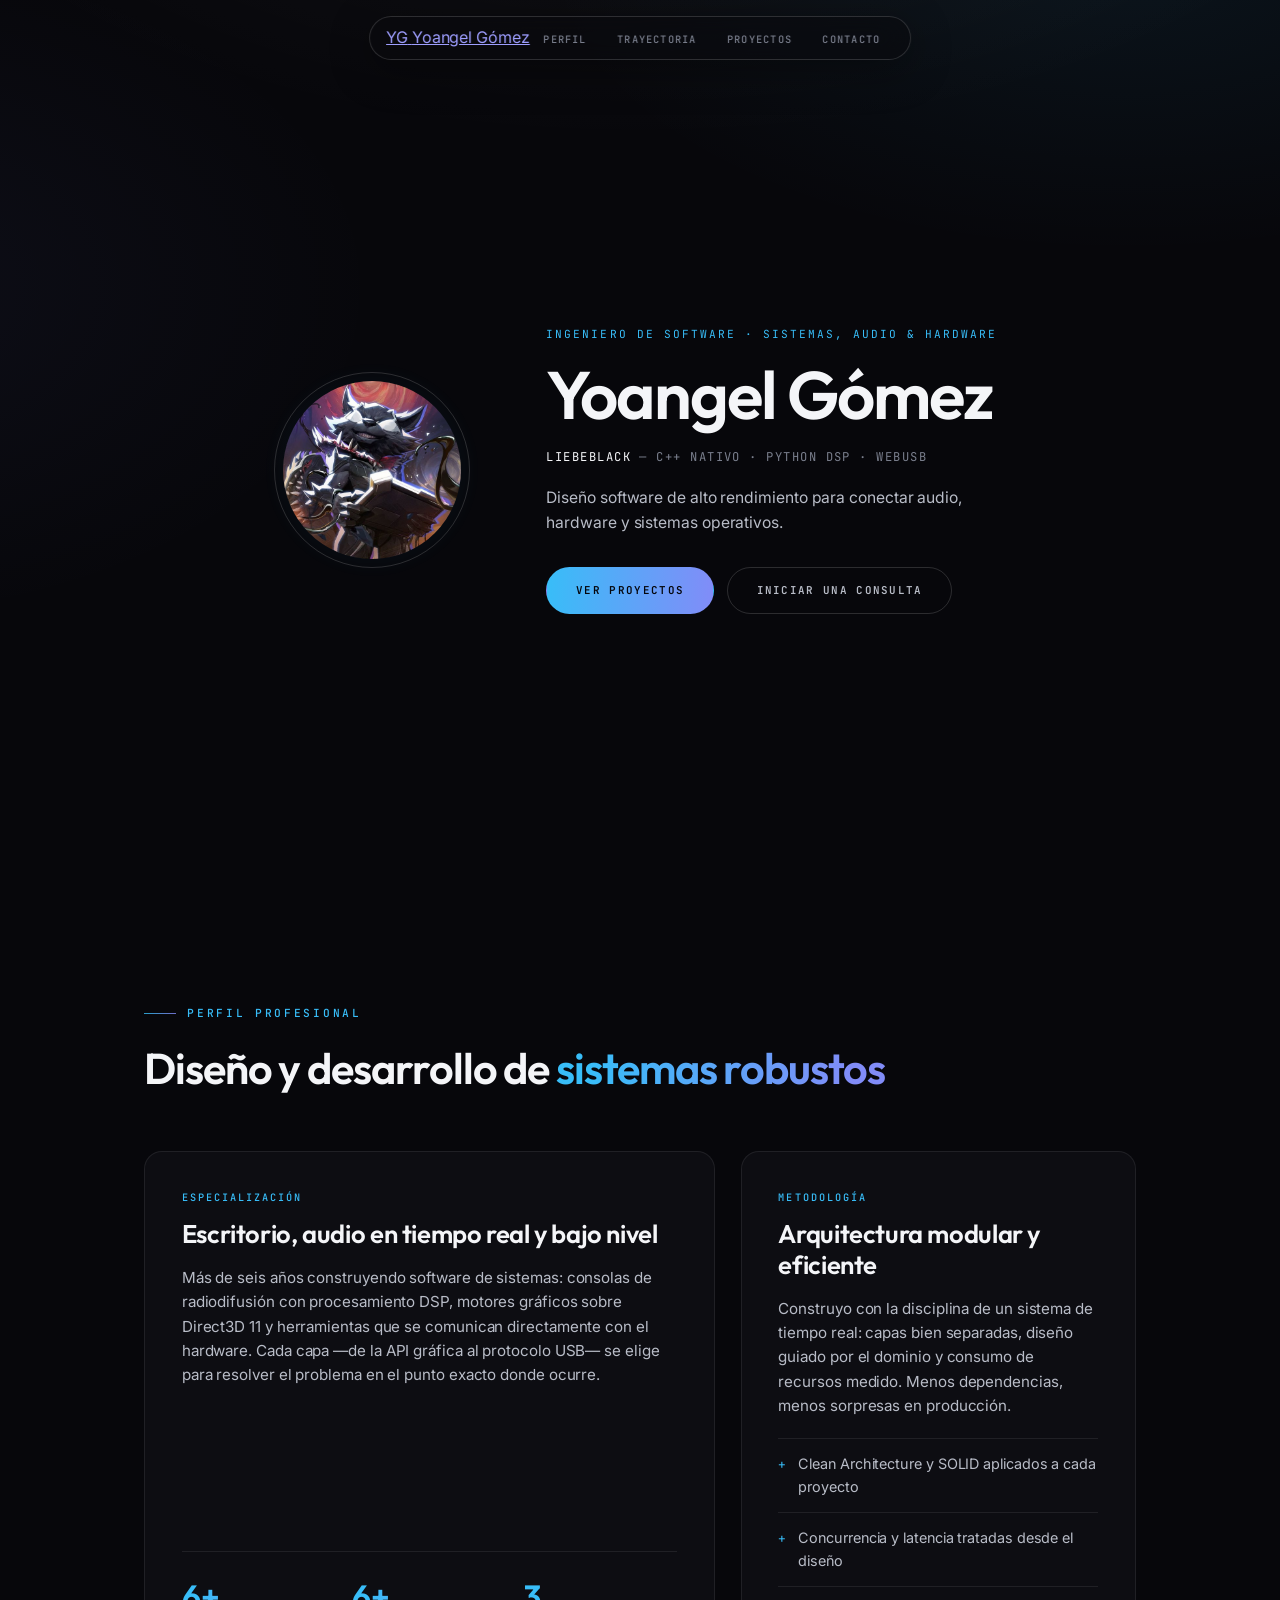
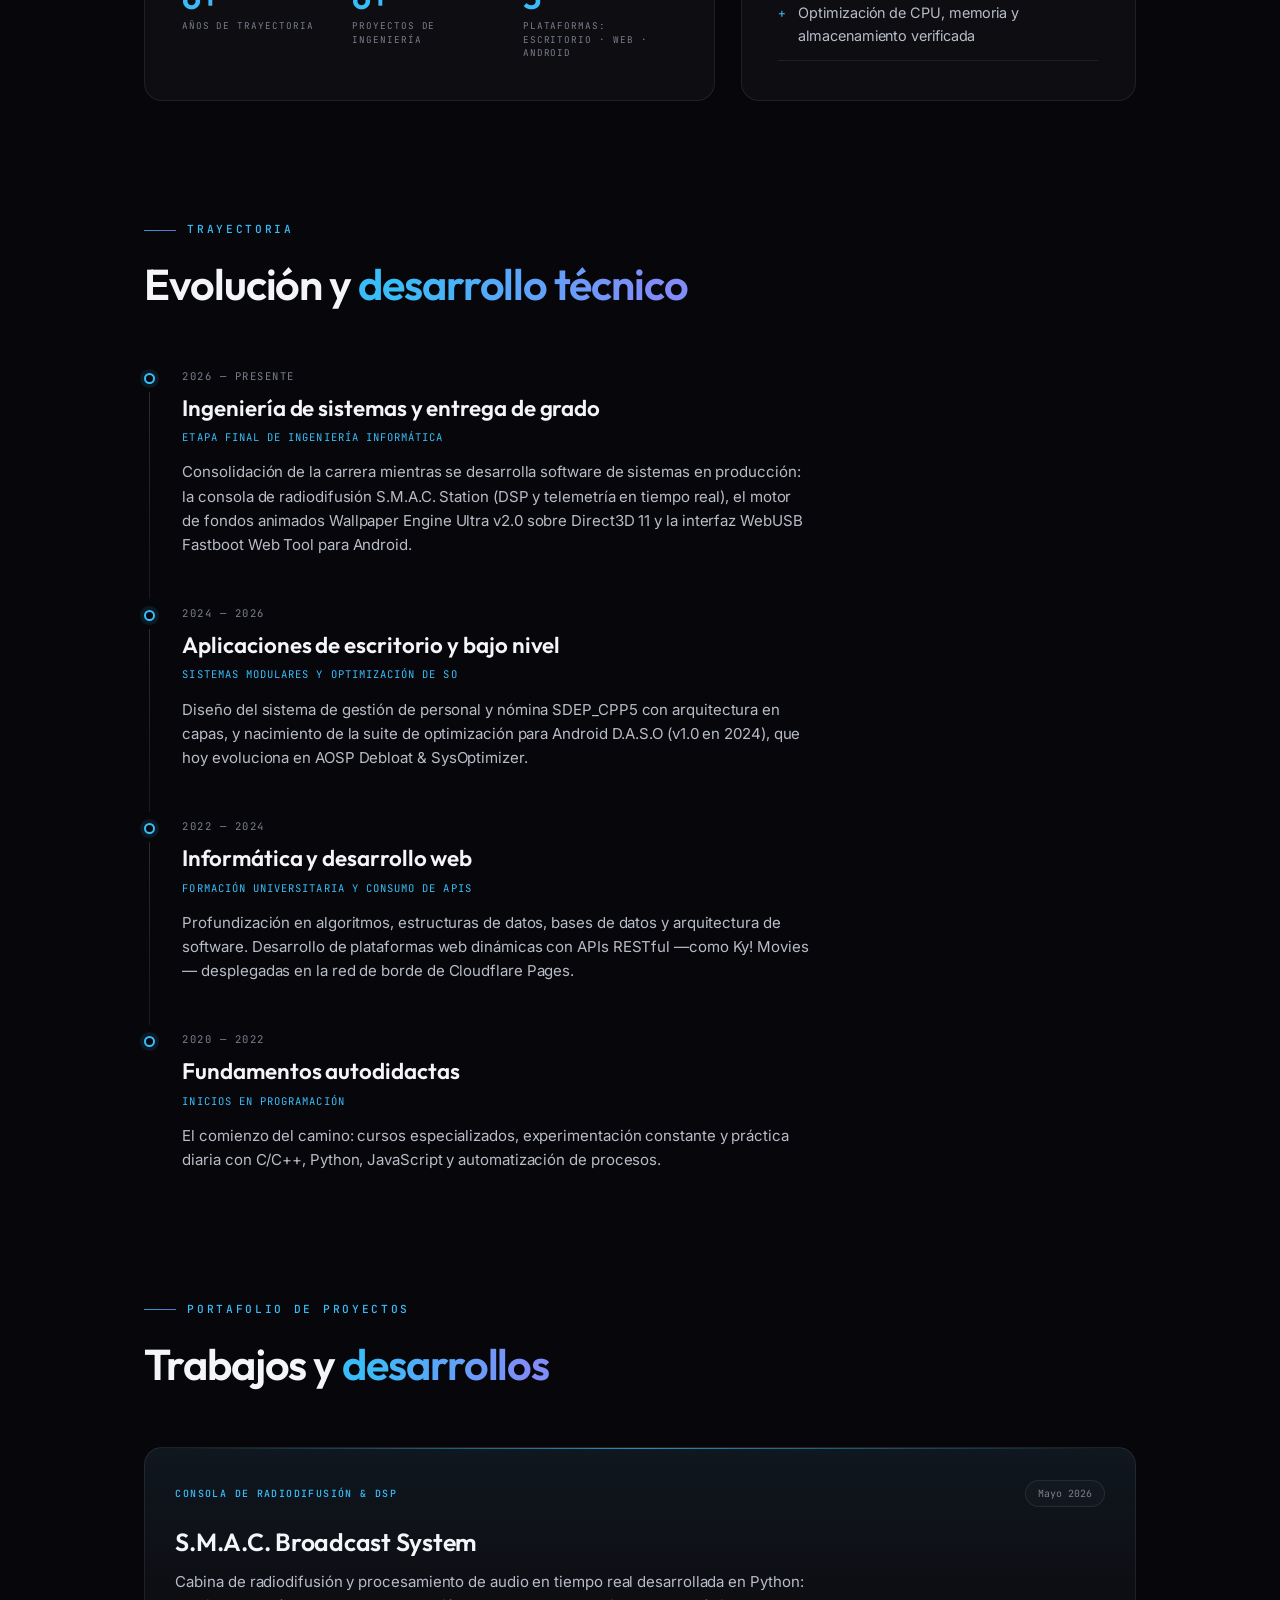
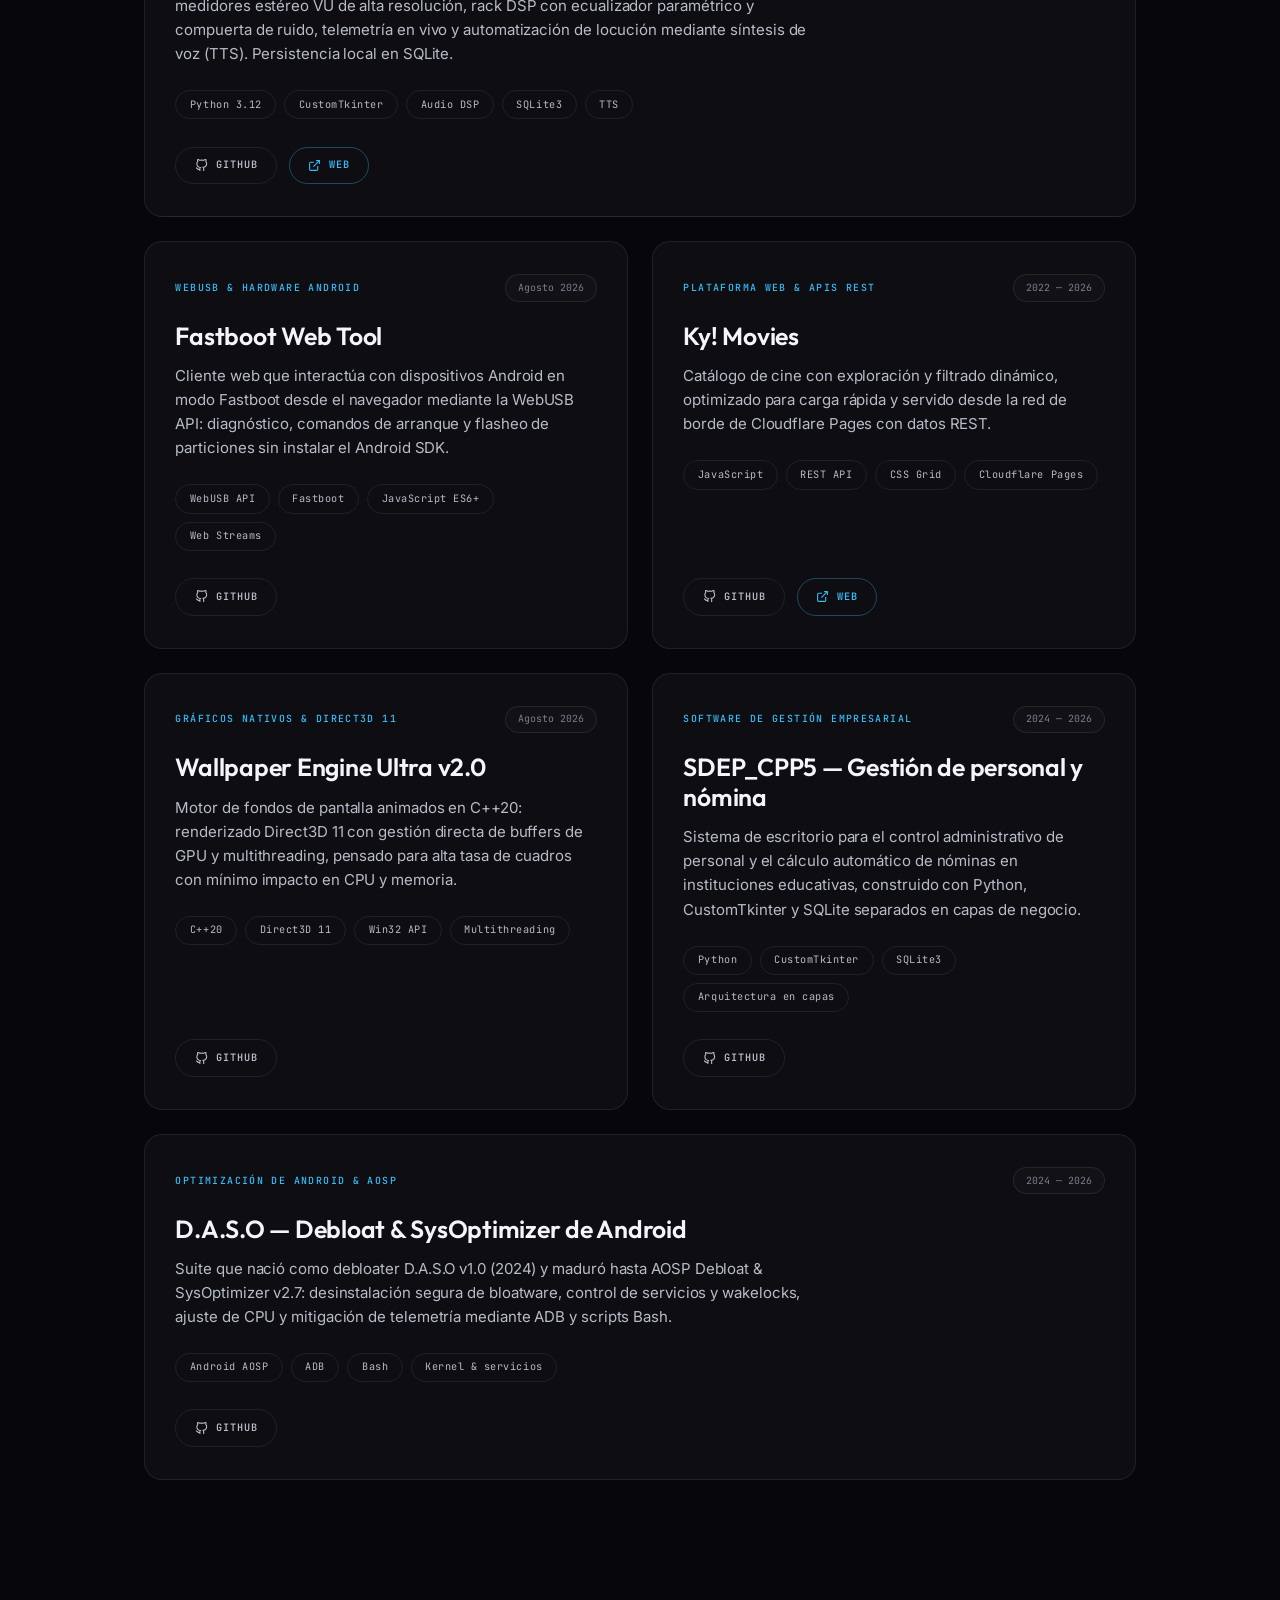
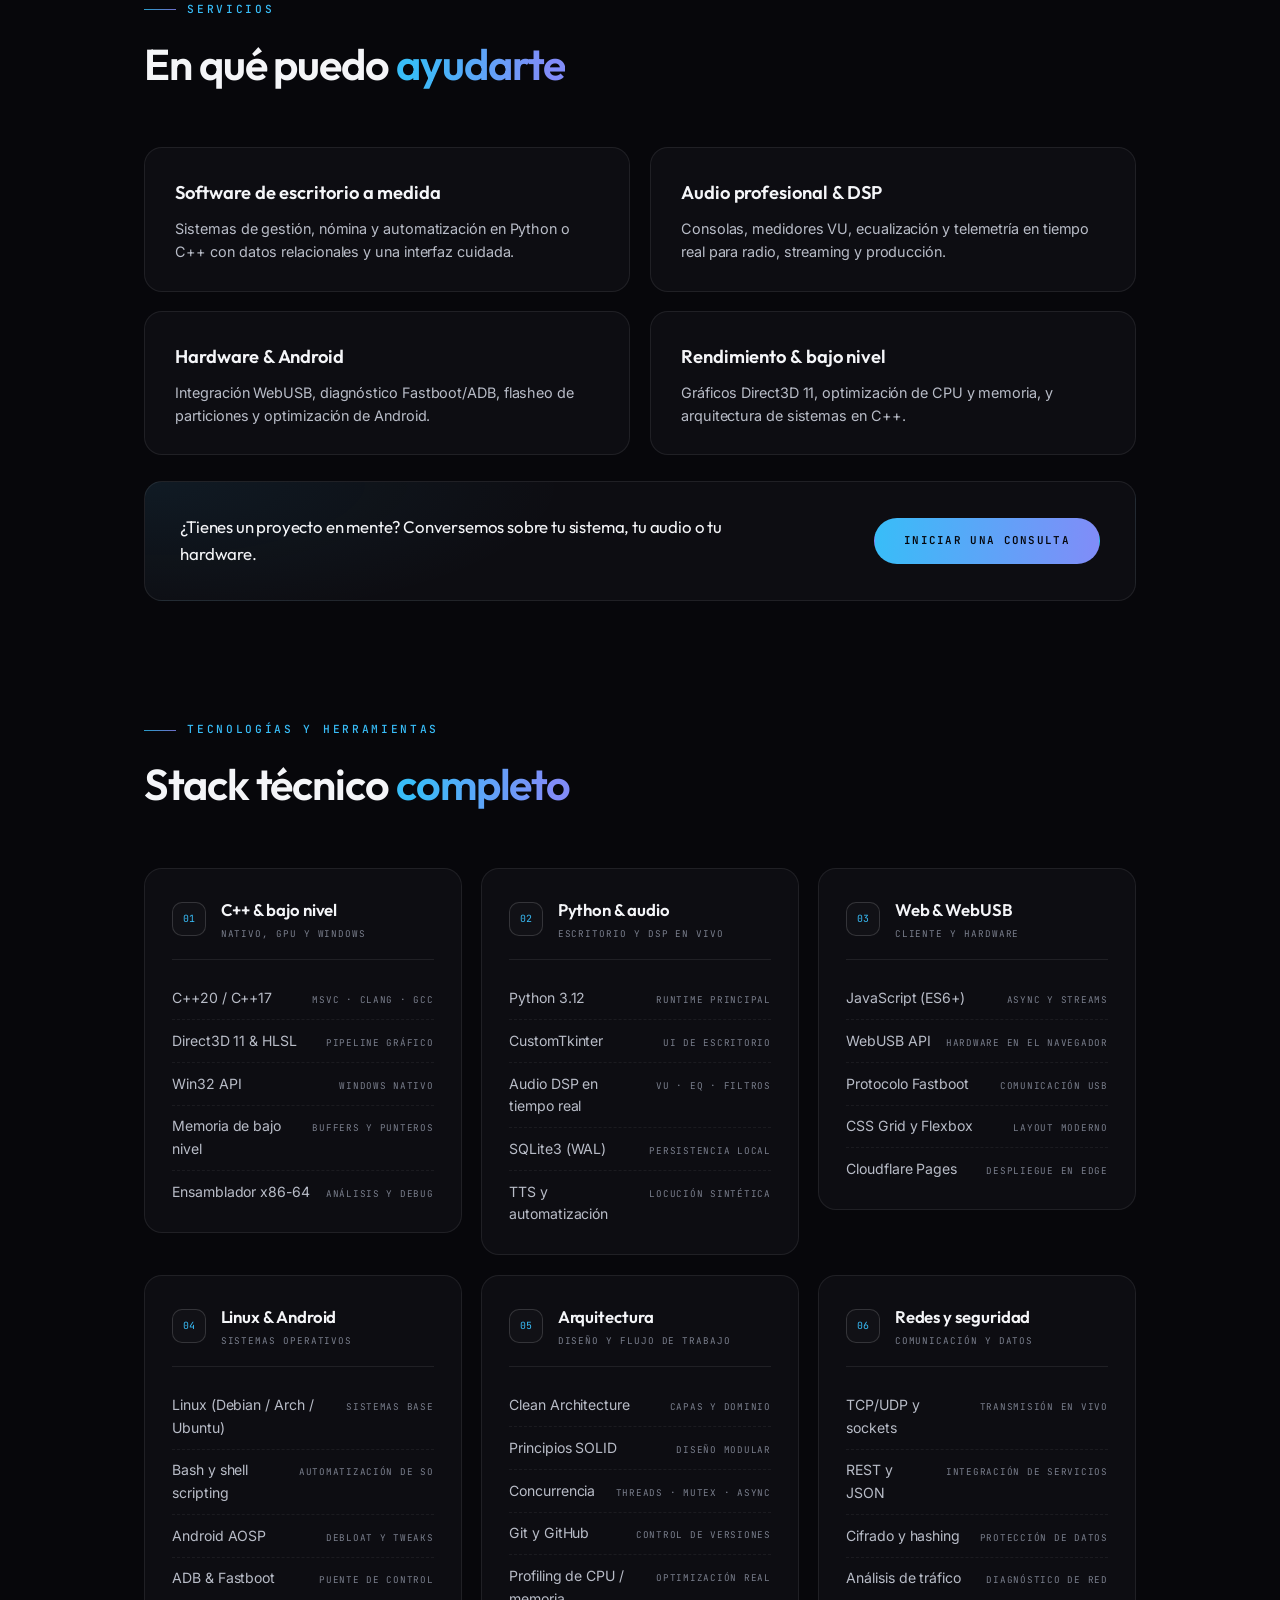
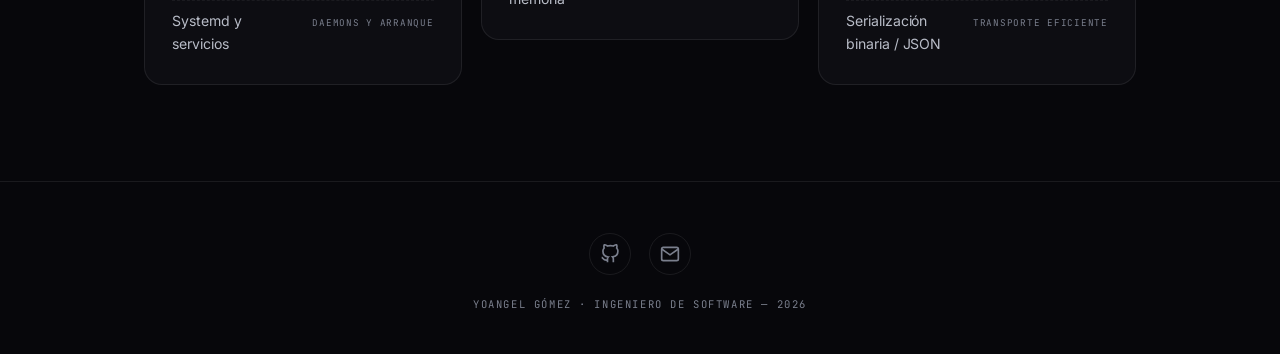
==== docs/index.html @ 3c70a048 "Enhance minimalist web animations Co-authored-by: Copilot App <223556219+Copilot@users.noreply.githu" ====
<!DOCTYPE html>
<html lang="es" data-theme="dark">

<head>
    <meta charset="UTF-8">
    <meta name="viewport" content="width=device-width, initial-scale=1.0">
    <title>Yoangel Gómez | Ingeniero de Software & Arquitecto de Sistemas</title>
    <meta name="theme-color" content="#07070b">
    <meta name="description" content="Portafolio de Yoangel Gómez (LiebeBlack): ingeniería de software de sistemas en C++ nativo (Direct3D 11, Win32), audio DSP y aplicaciones de escritorio en Python, interfaces WebUSB para hardware y optimización de Android.">
    <meta name="keywords" content="Yoangel Gómez, LiebeBlack, Ingeniero de Software, Arquitectura de Sistemas, C++, Direct3D 11, Python, CustomTkinter, Audio DSP, WebUSB, Android, ADB, SQLite, Clean Architecture">
    <meta name="author" content="Yoangel Gómez">
    <link rel="canonical" href="https://liebeblack.github.io/LiebeBlack/">
    <link rel="icon" href="favicon.ico" type="image/x-icon">
    <script type="application/ld+json">
    {
      "@context": "https://schema.org",
      "@graph": [
        {
          "@type": "Person",
          "@id": "https://liebeblack.github.io/LiebeBlack/#person",
          "name": "Yoangel Gómez",
          "alternateName": "LiebeBlack",
          "url": "https://liebeblack.github.io/LiebeBlack/",
          "jobTitle": "Ingeniero de Software & Arquitecto de Sistemas",
          "worksFor": {
            "@type": "Organization",
            "name": "Desarrollo Independiente de Software"
          },
          "sameAs": [
            "https://github.com/LiebeBlack"
          ]
        },
        {
          "@type": "ProfessionalService",
          "@id": "https://liebeblack.github.io/LiebeBlack/#service",
          "name": "Servicios de Ingeniería de Software por Yoangel Gómez",
          "url": "https://liebeblack.github.io/LiebeBlack/",
          "description": "Desarrollo de sistemas nativos en C++ (Direct3D 11), aplicaciones de procesamiento de audio DSP en Python, interfaces WebUSB para hardware y arquitectura de software modular.",
          "provider": {
            "@id": "https://liebeblack.github.io/LiebeBlack/#person"
          },
          "serviceType": [
            "Ingeniería de Software",
            "Desarrollo Nativo C++ y Direct3D 11",
            "Desarrollo Python y CustomTkinter",
            "Procesamiento de Señales de Audio (DSP)",
            "Interfaces de Hardware y WebUSB API",
            "Optimización y Rendimiento de Sistemas"
          ],
          "areaServed": "Global"
        }
      ]
    }
    </script>
    <meta property="og:title" content="Yoangel Gómez — Ingeniero de Software & Arquitecto de Sistemas">
    <meta property="og:description" content="Especializado en C++ nativo (Direct3D 11), Python (CustomTkinter, DSP), WebUSB y optimización de sistemas.">
    <meta property="og:type" content="website">
    <meta property="og:image" content="https://yoangelgomez.dev/img/avatar_premium.png">

    <!-- Fonts & Performance -->
    <link rel="preconnect" href="https://fonts.googleapis.com">
    <link rel="preconnect" href="https://fonts.gstatic.com" crossorigin>
    <link rel="dns-prefetch" href="https://fonts.googleapis.com">
    <link href="https://fonts.googleapis.com/css2?family=Inter:ital,wght@0,300;0,400;0,500;0,600;1,400&family=JetBrains+Mono:wght@400;500;700&family=Outfit:wght@300;400;500;600;700&display=swap" rel="stylesheet">
    <link rel="preload" href="img/avatar_premium.png" as="image" fetchpriority="high">

    <noscript>
        <style>
            .preloader { display: none !important; }
            [data-aos] { opacity: 1 !important; transform: none !important; filter: none !important; }
        </style>
    </noscript>
    <link rel="stylesheet" href="css/base.css?v=10.0">
    <link rel="stylesheet" href="css/style.css?v=10.0">
    <meta name="google-site-verification" content="sIcVnR7j8Ux5H0mz0PAwFFTlCZnvJDmp1WnddLR1kUI" />
</head>

<body class="main-page">

    <div class="scroll-progress" aria-hidden="true"></div>

    <!-- PRELOADER -->
    <div id="preloader" class="preloader">
        <div class="preloader__ring"></div>
        <div class="preloader__logo">YG</div>
        <span class="preloader__status">Cargando sistemas</span>
    </div>

    <!-- NAVIGATION -->
    <nav class="nav-contact" id="nav" aria-label="Navegación principal">
        <div class="nav-contact__inner">
            <a class="nav-brand" href="index.html" aria-label="Yoangel Gómez, inicio">
                <span class="nav-brand__mark">YG</span>
                <span class="nav-brand__name">Yoangel Gómez</span>
            </a>
            <ul class="nav-contact__links" id="nav-links">
                <li><a href="#perfil">Perfil</a></li>
                <li><a href="#experiencia">Trayectoria</a></li>
                <li><a href="#proyectos">Proyectos</a></li>
                <li><a href="contacto.html">Contacto</a></li>
            </ul>
        </div>
    </nav>

    <main>

        <!-- HERO -->
        <section class="hero-contact">
            <div class="hero-layout">
                <div class="hero-avatar-container">
                    <div class="hero-avatar">
                        <img src="img/avatar_premium.png" alt="Yoangel Gómez" width="216" height="216" fetchpriority="high" decoding="async">
                    </div>
                </div>

                <div class="hero-content">
                    <p class="hero-eyebrow">Ingeniero de Software · Sistemas, Audio &amp; Hardware</p>
                    <h1 class="title-extreme">Yoangel Gómez</h1>
                    <p class="hero-subtitle"><span class="hero-alias">LiebeBlack</span> — C++ Nativo · Python DSP · WebUSB</p>
                    <p class="hero-intro">Diseño software de alto rendimiento para conectar audio, hardware y sistemas operativos.</p>
                    <div class="hero-actions">
                        <a href="#proyectos" class="btn btn--primary">Ver proyectos</a>
                        <a href="contacto.html" class="btn btn--ghost">Iniciar una consulta</a>
                    </div>
                </div>
            </div>
        </section>

        <!-- PERFIL -->
        <section class="section-profile" id="perfil">
            <div class="section-header" data-aos="fade-up">
                <span class="section-label">Perfil Profesional</span>
                <h2 class="section-title">Diseño y desarrollo de <span class="gradient-text">sistemas robustos</span></h2>
            </div>

            <div class="profile-grid">
                <div class="profile-card profile-card--main" data-aos="fade-up" data-aos-delay="100">
                    <span class="profile-label">Especialización</span>
                    <h3 class="profile-title">Escritorio, audio en tiempo real y bajo nivel</h3>
                    <p class="profile-desc">
                        Más de seis años construyendo software de sistemas: consolas de radiodifusión
                        con procesamiento DSP, motores gráficos sobre Direct3D 11 y herramientas que
                        se comunican directamente con el hardware. Cada capa —de la API gráfica al
                        protocolo USB— se elige para resolver el problema en el punto exacto donde ocurre.
                    </p>
                    <div class="profile-stats">
                        <div class="profile-stat">
                            <span class="stat-number">6+</span>
                            <span class="stat-text">Años de trayectoria</span>
                        </div>
                        <div class="profile-stat">
                            <span class="stat-number">6+</span>
                            <span class="stat-text">Proyectos de ingeniería</span>
                        </div>
                        <div class="profile-stat">
                            <span class="stat-number">3</span>
                            <span class="stat-text">Plataformas: escritorio · web · Android</span>
                        </div>
                    </div>
                </div>

                <div class="profile-card profile-card--method" data-aos="fade-up" data-aos-delay="200">
                    <span class="profile-label">Metodología</span>
                    <h3 class="profile-title">Arquitectura modular y eficiente</h3>
                    <p class="profile-desc">
                        Construyo con la disciplina de un sistema de tiempo real: capas bien
                        separadas, diseño guiado por el dominio y consumo de recursos medido.
                        Menos dependencias, menos sorpresas en producción.
                    </p>
                    <ul class="profile-list">
                        <li>Clean Architecture y SOLID aplicados a cada proyecto</li>
                        <li>Concurrencia y latencia tratadas desde el diseño</li>
                        <li>Optimización de CPU, memoria y almacenamiento verificada</li>
                    </ul>
                </div>
            </div>
        </section>

        <!-- EXPERIENCIA -->
        <section class="section-experience" id="experiencia">
            <div class="section-header" data-aos="fade-up">
                <span class="section-label">Trayectoria</span>
                <h2 class="section-title">Evolución y <span class="gradient-text">desarrollo técnico</span></h2>
            </div>

            <div class="timeline-clean">
                <div class="timeline-item" data-aos="fade-up" data-aos-delay="100">
                    <span class="timeline-period">2026 — Presente</span>
                    <h3 class="timeline-role">Ingeniería de sistemas y entrega de grado</h3>
                    <p class="timeline-company">Etapa final de Ingeniería Informática</p>
                    <p class="timeline-desc">
                        Consolidación de la carrera mientras se desarrolla software de sistemas en
                        producción: la consola de radiodifusión S.M.A.C. Station (DSP y telemetría en
                        tiempo real), el motor de fondos animados Wallpaper Engine Ultra v2.0 sobre
                        Direct3D 11 y la interfaz WebUSB Fastboot Web Tool para Android.
                    </p>
                </div>

                <div class="timeline-item" data-aos="fade-up" data-aos-delay="150">
                    <span class="timeline-period">2024 — 2026</span>
                    <h3 class="timeline-role">Aplicaciones de escritorio y bajo nivel</h3>
                    <p class="timeline-company">Sistemas modulares y optimización de SO</p>
                    <p class="timeline-desc">
                        Diseño del sistema de gestión de personal y nómina SDEP_CPP5 con arquitectura
                        en capas, y nacimiento de la suite de optimización para Android D.A.S.O (v1.0
                        en 2024), que hoy evoluciona en AOSP Debloat &amp; SysOptimizer.
                    </p>
                </div>

                <div class="timeline-item" data-aos="fade-up" data-aos-delay="200">
                    <span class="timeline-period">2022 — 2024</span>
                    <h3 class="timeline-role">Informática y desarrollo web</h3>
                    <p class="timeline-company">Formación universitaria y consumo de APIs</p>
                    <p class="timeline-desc">
                        Profundización en algoritmos, estructuras de datos, bases de datos y
                        arquitectura de software. Desarrollo de plataformas web dinámicas con APIs
                        RESTful —como Ky! Movies— desplegadas en la red de borde de Cloudflare Pages.
                    </p>
                </div>

                <div class="timeline-item" data-aos="fade-up" data-aos-delay="250">
                    <span class="timeline-period">2020 — 2022</span>
                    <h3 class="timeline-role">Fundamentos autodidactas</h3>
                    <p class="timeline-company">Inicios en programación</p>
                    <p class="timeline-desc">
                        El comienzo del camino: cursos especializados, experimentación constante y
                        práctica diaria con C/C++, Python, JavaScript y automatización de procesos.
                    </p>
                </div>
            </div>
        </section>

        <!-- PROYECTOS -->
        <section class="section-projects" id="proyectos">
            <div class="section-header" data-aos="fade-up">
                <span class="section-label">Portafolio de proyectos</span>
                <h2 class="section-title">Trabajos y <span class="gradient-text">desarrollos</span></h2>
            </div>

            <div class="projects-grid">
                <!-- S.M.A.C. Broadcast System -->
                <article class="project-card project-card--featured" data-aos="fade-up" data-aos-delay="100">
                    <div class="project-meta">
                        <span class="project-category">Consola de radiodifusión &amp; DSP</span>
                        <span class="project-year">Mayo 2026</span>
                    </div>
                    <h3 class="project-title">S.M.A.C. Broadcast System</h3>
                    <p class="project-desc">
                        Cabina de radiodifusión y procesamiento de audio en tiempo real desarrollada
                        en Python: medidores estéreo VU de alta resolución, rack DSP con ecualizador
                        paramétrico y compuerta de ruido, telemetría en vivo y automatización de
                        locución mediante síntesis de voz (TTS). Persistencia local en SQLite.
                    </p>
                    <div class="project-tags">
                        <span>Python 3.12</span>
                        <span>CustomTkinter</span>
                        <span>Audio DSP</span>
                        <span>SQLite3</span>
                        <span>TTS</span>
                    </div>
                    <div class="project-actions">
                        <a href="https://github.com/LiebeBlack/S.M.A.C_Station" target="_blank" rel="noopener noreferrer" class="project-link">
                            <svg width="14" height="14" viewBox="0 0 24 24" fill="none" stroke="currentColor" stroke-width="2" aria-hidden="true"><path d="M9 19c-5 1.5-5-2.5-7-3m14 6v-3.87a3.37 3.37 0 0 0-.94-2.61c3.14-.35 6.44-1.54 6.44-7A5.44 5.44 0 0 0 20 4.77 5.07 5.07 0 0 0 19.91 1S18.73.65 16 2.48a13.38 13.38 0 0 0-7 0C6.27.65 5.09 1 5.09 1A5.07 5.07 0 0 0 5 4.77a5.44 5.44 0 0 0-1.5 3.78c0 5.42 3.3 6.61 6.44 7A3.37 3.37 0 0 0 9 18.13V22"></path></svg>
                            GitHub
                        </a>
                        <a href="https://liebeblack.github.io/S.M.A.C_Station/" target="_blank" rel="noopener noreferrer" class="project-link project-link--demo">
                            <svg width="14" height="14" viewBox="0 0 24 24" fill="none" stroke="currentColor" stroke-width="2" aria-hidden="true"><path d="M18 13v6a2 2 0 0 1-2 2H5a2 2 0 0 1-2-2V8a2 2 0 0 1 2-2h6"></path><polyline points="15 3 21 3 21 9"></polyline><line x1="10" y1="14" x2="21" y2="3"></line></svg>
                            Web
                        </a>
                    </div>
                </article>

                <!-- Fastboot Web Tool -->
                <article class="project-card" data-aos="fade-up" data-aos-delay="150">
                    <div class="project-meta">
                        <span class="project-category">WebUSB &amp; hardware Android</span>
                        <span class="project-year">Agosto 2026</span>
                    </div>
                    <h3 class="project-title">Fastboot Web Tool</h3>
                    <p class="project-desc">
                        Cliente web que interactúa con dispositivos Android en modo Fastboot desde el
                        navegador mediante la WebUSB API: diagnóstico, comandos de arranque y flasheo
                        de particiones sin instalar el Android SDK.
                    </p>
                    <div class="project-tags">
                        <span>WebUSB API</span>
                        <span>Fastboot</span>
                        <span>JavaScript ES6+</span>
                        <span>Web Streams</span>
                    </div>
                    <div class="project-actions">
                        <a href="https://github.com/LiebeBlack/Anroy" target="_blank" rel="noopener noreferrer" class="project-link">
                            <svg width="14" height="14" viewBox="0 0 24 24" fill="none" stroke="currentColor" stroke-width="2" aria-hidden="true"><path d="M9 19c-5 1.5-5-2.5-7-3m14 6v-3.87a3.37 3.37 0 0 0-.94-2.61c3.14-.35 6.44-1.54 6.44-7A5.44 5.44 0 0 0 20 4.77 5.07 5.07 0 0 0 19.91 1S18.73.65 16 2.48a13.38 13.38 0 0 0-7 0C6.27.65 5.09 1 5.09 1A5.07 5.07 0 0 0 5 4.77a5.44 5.44 0 0 0-1.5 3.78c0 5.42 3.3 6.61 6.44 7A3.37 3.37 0 0 0 9 18.13V22"></path></svg>
                            GitHub
                        </a>
                    </div>
                </article>

                <!-- Ky! Movies -->
                <article class="project-card" data-aos="fade-up" data-aos-delay="200">
                    <div class="project-meta">
                        <span class="project-category">Plataforma web &amp; APIs REST</span>
                        <span class="project-year">2022 — 2026</span>
                    </div>
                    <h3 class="project-title">Ky! Movies</h3>
                    <p class="project-desc">
                        Catálogo de cine con exploración y filtrado dinámico, optimizado para carga
                        rápida y servido desde la red de borde de Cloudflare Pages con datos REST.
                    </p>
                    <div class="project-tags">
                        <span>JavaScript</span>
                        <span>REST API</span>
                        <span>CSS Grid</span>
                        <span>Cloudflare Pages</span>
                    </div>
                    <div class="project-actions">
                        <a href="https://github.com/LiebeBlack/RG" target="_blank" rel="noopener noreferrer" class="project-link">
                            <svg width="14" height="14" viewBox="0 0 24 24" fill="none" stroke="currentColor" stroke-width="2" aria-hidden="true"><path d="M9 19c-5 1.5-5-2.5-7-3m14 6v-3.87a3.37 3.37 0 0 0-.94-2.61c3.14-.35 6.44-1.54 6.44-7A5.44 5.44 0 0 0 20 4.77 5.07 5.07 0 0 0 19.91 1S18.73.65 16 2.48a13.38 13.38 0 0 0-7 0C6.27.65 5.09 1 5.09 1A5.07 5.07 0 0 0 5 4.77a5.44 5.44 0 0 0-1.5 3.78c0 5.42 3.3 6.61 6.44 7A3.37 3.37 0 0 0 9 18.13V22"></path></svg>
                            GitHub
                        </a>
                        <a href="https://7t2.pages.dev/" target="_blank" rel="noopener noreferrer" class="project-link project-link--demo">
                            <svg width="14" height="14" viewBox="0 0 24 24" fill="none" stroke="currentColor" stroke-width="2" aria-hidden="true"><path d="M18 13v6a2 2 0 0 1-2 2H5a2 2 0 0 1-2-2V8a2 2 0 0 1 2-2h6"></path><polyline points="15 3 21 3 21 9"></polyline><line x1="10" y1="14" x2="21" y2="3"></line></svg>
                            Web
                        </a>
                    </div>
                </article>

                <!-- Wallpaper Engine Ultra v2.0 -->
                <article class="project-card" data-aos="fade-up" data-aos-delay="250">
                    <div class="project-meta">
                        <span class="project-category">Gráficos nativos &amp; Direct3D 11</span>
                        <span class="project-year">Agosto 2026</span>
                    </div>
                    <h3 class="project-title">Wallpaper Engine Ultra v2.0</h3>
                    <p class="project-desc">
                        Motor de fondos de pantalla animados en C++20: renderizado Direct3D 11 con
                        gestión directa de buffers de GPU y multithreading, pensado para alta tasa de
                        cuadros con mínimo impacto en CPU y memoria.
                    </p>
                    <div class="project-tags">
                        <span>C++20</span>
                        <span>Direct3D 11</span>
                        <span>Win32 API</span>
                        <span>Multithreading</span>
                    </div>
                    <div class="project-actions">
                        <a href="https://github.com/LiebeBlack/Besto" target="_blank" rel="noopener noreferrer" class="project-link">
                            <svg width="14" height="14" viewBox="0 0 24 24" fill="none" stroke="currentColor" stroke-width="2" aria-hidden="true"><path d="M9 19c-5 1.5-5-2.5-7-3m14 6v-3.87a3.37 3.37 0 0 0-.94-2.61c3.14-.35 6.44-1.54 6.44-7A5.44 5.44 0 0 0 20 4.77 5.07 5.07 0 0 0 19.91 1S18.73.65 16 2.48a13.38 13.38 0 0 0-7 0C6.27.65 5.09 1 5.09 1A5.07 5.07 0 0 0 5 4.77a5.44 5.44 0 0 0-1.5 3.78c0 5.42 3.3 6.61 6.44 7A3.37 3.37 0 0 0 9 18.13V22"></path></svg>
                            GitHub
                        </a>
                    </div>
                </article>

                <!-- SDEP_CPP5 -->
                <article class="project-card" data-aos="fade-up" data-aos-delay="300">
                    <div class="project-meta">
                        <span class="project-category">Software de gestión empresarial</span>
                        <span class="project-year">2024 — 2026</span>
                    </div>
                    <h3 class="project-title">SDEP_CPP5 — Gestión de personal y nómina</h3>
                    <p class="project-desc">
                        Sistema de escritorio para el control administrativo de personal y el cálculo
                        automático de nóminas en instituciones educativas, construido con Python,
                        CustomTkinter y SQLite separados en capas de negocio.
                    </p>
                    <div class="project-tags">
                        <span>Python</span>
                        <span>CustomTkinter</span>
                        <span>SQLite3</span>
                        <span>Arquitectura en capas</span>
                    </div>
                    <div class="project-actions">
                        <a href="https://github.com/LiebeBlack/SDEP_CPP5" target="_blank" rel="noopener noreferrer" class="project-link">
                            <svg width="14" height="14" viewBox="0 0 24 24" fill="none" stroke="currentColor" stroke-width="2" aria-hidden="true"><path d="M9 19c-5 1.5-5-2.5-7-3m14 6v-3.87a3.37 3.37 0 0 0-.94-2.61c3.14-.35 6.44-1.54 6.44-7A5.44 5.44 0 0 0 20 4.77 5.07 5.07 0 0 0 19.91 1S18.73.65 16 2.48a13.38 13.38 0 0 0-7 0C6.27.65 5.09 1 5.09 1A5.07 5.07 0 0 0 5 4.77a5.44 5.44 0 0 0-1.5 3.78c0 5.42 3.3 6.61 6.44 7A3.37 3.37 0 0 0 9 18.13V22"></path></svg>
                            GitHub
                        </a>
                    </div>
                </article>

                <!-- D.A.S.O / AOSP Debloat -->
                <article class="project-card project-card--wide" data-aos="fade-up" data-aos-delay="350">
                    <div class="project-meta">
                        <span class="project-category">Optimización de Android &amp; AOSP</span>
                        <span class="project-year">2024 — 2026</span>
                    </div>
                    <h3 class="project-title">D.A.S.O — Debloat &amp; SysOptimizer de Android</h3>
                    <p class="project-desc">
                        Suite que nació como debloater D.A.S.O v1.0 (2024) y maduró hasta AOSP Debloat
                        &amp; SysOptimizer v2.7: desinstalación segura de bloatware, control de
                        servicios y wakelocks, ajuste de CPU y mitigación de telemetría mediante ADB y
                        scripts Bash.
                    </p>
                    <div class="project-tags">
                        <span>Android AOSP</span>
                        <span>ADB</span>
                        <span>Bash</span>
                        <span>Kernel &amp; servicios</span>
                    </div>
                    <div class="project-actions">
                        <a href="https://github.com/LiebeBlack/D.A.S.O" target="_blank" rel="noopener noreferrer" class="project-link">
                            <svg width="14" height="14" viewBox="0 0 24 24" fill="none" stroke="currentColor" stroke-width="2" aria-hidden="true"><path d="M9 19c-5 1.5-5-2.5-7-3m14 6v-3.87a3.37 3.37 0 0 0-.94-2.61c3.14-.35 6.44-1.54 6.44-7A5.44 5.44 0 0 0 20 4.77 5.07 5.07 0 0 0 19.91 1S18.73.65 16 2.48a13.38 13.38 0 0 0-7 0C6.27.65 5.09 1 5.09 1A5.07 5.07 0 0 0 5 4.77a5.44 5.44 0 0 0-1.5 3.78c0 5.42 3.3 6.61 6.44 7A3.37 3.37 0 0 0 9 18.13V22"></path></svg>
                            GitHub
                        </a>
                    </div>
                </article>
            </div>
        </section>

        <!-- SERVICIOS -->
        <section class="section-services" id="servicios">
            <div class="section-header" data-aos="fade-up">
                <span class="section-label">Servicios</span>
                <h2 class="section-title">En qué puedo <span class="gradient-text">ayudarte</span></h2>
            </div>

            <div class="services-grid">
                <div class="service-item" data-aos="fade-up" data-aos-delay="100">
                    <h3 class="service-title">Software de escritorio a medida</h3>
                    <p class="service-desc">Sistemas de gestión, nómina y automatización en Python o C++ con datos relacionales y una interfaz cuidada.</p>
                </div>
                <div class="service-item" data-aos="fade-up" data-aos-delay="150">
                    <h3 class="service-title">Audio profesional &amp; DSP</h3>
                    <p class="service-desc">Consolas, medidores VU, ecualización y telemetría en tiempo real para radio, streaming y producción.</p>
                </div>
                <div class="service-item" data-aos="fade-up" data-aos-delay="200">
                    <h3 class="service-title">Hardware &amp; Android</h3>
                    <p class="service-desc">Integración WebUSB, diagnóstico Fastboot/ADB, flasheo de particiones y optimización de Android.</p>
                </div>
                <div class="service-item" data-aos="fade-up" data-aos-delay="250">
                    <h3 class="service-title">Rendimiento &amp; bajo nivel</h3>
                    <p class="service-desc">Gráficos Direct3D 11, optimización de CPU y memoria, y arquitectura de sistemas en C++.</p>
                </div>
            </div>

            <div class="services-cta" data-aos="fade-up" data-aos-delay="300">
                <p class="services-cta__text">
                    ¿Tienes un proyecto en mente? Conversemos sobre tu sistema, tu audio o tu hardware.
                </p>
                <a href="contacto.html" class="btn btn--primary">Iniciar una consulta</a>
            </div>
        </section>

        <!-- STACK -->
        <section class="section-stack" id="stack">
            <div class="section-header" data-aos="fade-up">
                <span class="section-label">Tecnologías y herramientas</span>
                <h2 class="section-title">Stack técnico <span class="gradient-text">completo</span></h2>
            </div>

            <div class="stack-grid">
                <!-- C++ & bajo nivel -->
                <div class="stack-col" data-aos="fade-up" data-aos-delay="100">
                    <div class="stack-header">
                        <span class="stack-index">01</span>
                        <div>
                            <h3 class="stack-name">C++ &amp; bajo nivel</h3>
                            <p class="stack-platform">Nativo, GPU y Windows</p>
                        </div>
                    </div>
                    <ul class="stack-list">
                        <li><span>C++20 / C++17</span><span>MSVC · Clang · GCC</span></li>
                        <li><span>Direct3D 11 &amp; HLSL</span><span>Pipeline gráfico</span></li>
                        <li><span>Win32 API</span><span>Windows nativo</span></li>
                        <li><span>Memoria de bajo nivel</span><span>Buffers y punteros</span></li>
                        <li><span>Ensamblador x86-64</span><span>Análisis y debug</span></li>
                    </ul>
                </div>

                <!-- Python & audio -->
                <div class="stack-col" data-aos="fade-up" data-aos-delay="150">
                    <div class="stack-header">
                        <span class="stack-index">02</span>
                        <div>
                            <h3 class="stack-name">Python &amp; audio</h3>
                            <p class="stack-platform">Escritorio y DSP en vivo</p>
                        </div>
                    </div>
                    <ul class="stack-list">
                        <li><span>Python 3.12</span><span>Runtime principal</span></li>
                        <li><span>CustomTkinter</span><span>UI de escritorio</span></li>
                        <li><span>Audio DSP en tiempo real</span><span>VU · EQ · Filtros</span></li>
                        <li><span>SQLite3 (WAL)</span><span>Persistencia local</span></li>
                        <li><span>TTS y automatización</span><span>Locución sintética</span></li>
                    </ul>
                </div>

                <!-- Web & WebUSB -->
                <div class="stack-col" data-aos="fade-up" data-aos-delay="200">
                    <div class="stack-header">
                        <span class="stack-index">03</span>
                        <div>
                            <h3 class="stack-name">Web &amp; WebUSB</h3>
                            <p class="stack-platform">Cliente y hardware</p>
                        </div>
                    </div>
                    <ul class="stack-list">
                        <li><span>JavaScript (ES6+)</span><span>Async y streams</span></li>
                        <li><span>WebUSB API</span><span>Hardware en el navegador</span></li>
                        <li><span>Protocolo Fastboot</span><span>Comunicación USB</span></li>
                        <li><span>CSS Grid y Flexbox</span><span>Layout moderno</span></li>
                        <li><span>Cloudflare Pages</span><span>Despliegue en edge</span></li>
                    </ul>
                </div>

                <!-- Linux & Android -->
                <div class="stack-col" data-aos="fade-up" data-aos-delay="250">
                    <div class="stack-header">
                        <span class="stack-index">04</span>
                        <div>
                            <h3 class="stack-name">Linux &amp; Android</h3>
                            <p class="stack-platform">Sistemas operativos</p>
                        </div>
                    </div>
                    <ul class="stack-list">
                        <li><span>Linux (Debian / Arch / Ubuntu)</span><span>Sistemas base</span></li>
                        <li><span>Bash y shell scripting</span><span>Automatización de SO</span></li>
                        <li><span>Android AOSP</span><span>Debloat y tweaks</span></li>
                        <li><span>ADB &amp; Fastboot</span><span>Puente de control</span></li>
                        <li><span>Systemd y servicios</span><span>Daemons y arranque</span></li>
                    </ul>
                </div>

                <!-- Arquitectura -->
                <div class="stack-col" data-aos="fade-up" data-aos-delay="300">
                    <div class="stack-header">
                        <span class="stack-index">05</span>
                        <div>
                            <h3 class="stack-name">Arquitectura</h3>
                            <p class="stack-platform">Diseño y flujo de trabajo</p>
                        </div>
                    </div>
                    <ul class="stack-list">
                        <li><span>Clean Architecture</span><span>Capas y dominio</span></li>
                        <li><span>Principios SOLID</span><span>Diseño modular</span></li>
                        <li><span>Concurrencia</span><span>Threads · mutex · async</span></li>
                        <li><span>Git y GitHub</span><span>Control de versiones</span></li>
                        <li><span>Profiling de CPU / memoria</span><span>Optimización real</span></li>
                    </ul>
                </div>

                <!-- Redes y seguridad -->
                <div class="stack-col" data-aos="fade-up" data-aos-delay="350">
                    <div class="stack-header">
                        <span class="stack-index">06</span>
                        <div>
                            <h3 class="stack-name">Redes y seguridad</h3>
                            <p class="stack-platform">Comunicación y datos</p>
                        </div>
                    </div>
                    <ul class="stack-list">
                        <li><span>TCP/UDP y sockets</span><span>Transmisión en vivo</span></li>
                        <li><span>REST y JSON</span><span>Integración de servicios</span></li>
                        <li><span>Cifrado y hashing</span><span>Protección de datos</span></li>
                        <li><span>Análisis de tráfico</span><span>Diagnóstico de red</span></li>
                        <li><span>Serialización binaria / JSON</span><span>Transporte eficiente</span></li>
                    </ul>
                </div>
            </div>
        </section>

    </main>

    <!-- FOOTER -->
    <footer class="footer-contact">
        <div class="footer-content">
            <div class="footer-links">
                <a href="https://github.com/LiebeBlack/" target="_blank" rel="noopener" aria-label="Perfil de GitHub">
                    <svg width="20" height="20" viewBox="0 0 24 24" fill="none" stroke="currentColor" stroke-width="2" aria-hidden="true">
                        <path d="M9 19c-5 1.5-5-2.5-7-3m14 6v-3.87a3.37 3.37 0 0 0-.94-2.61c3.14-.35 6.44-1.54 6.44-7A5.44 5.44 0 0 0 20 4.77 5.07 5.07 0 0 0 19.91 1S18.73.65 16 2.48a13.38 13.38 0 0 0-7 0C6.27.65 5.09 1 5.09 1A5.07 5.07 0 0 0 5 4.77a5.44 5.44 0 0 0-1.5 3.78c0 5.42 3.3 6.61 6.44 7A3.37 3.37 0 0 0 9 18.13V22"></path>
                    </svg>
                </a>
                <a href="mailto:contact@yoangelgomez.dev" aria-label="Enviar correo electrónico">
                    <svg width="20" height="20" viewBox="0 0 24 24" fill="none" stroke="currentColor" stroke-width="2" aria-hidden="true">
                        <path d="M4 4h16c1.1 0 2 .9 2 2v12c0 1.1-.9 2-2 2H4c-1.1 0-2-.9-2-2V6c0-1.1.9-2 2-2z"></path>
                        <polyline points="22,6 12,13 2,6"></polyline>
                    </svg>
                </a>
            </div>
            <p class="footer-copyright">Yoangel Gómez · Ingeniero de Software — 2026</p>
        </div>
    </footer>

    <script src="js/common.js?v=10.0"></script>
    <script src="js/script.js?v=10.0"></script>
</body>

</html>
---- docs/css/base.css ----
/*
 * Yoangel Gómez — Shared Base v8 · Flat Dark Minimal
 * Design tokens, page surface, preloader, reveal engine, scroll progress,
 * floating nav and shared primitives. Loaded by every page.
 */

/* ── Design tokens ─────────────────────────────── */
:root {
    color-scheme: dark;

    /* Surfaces */
    --bg-0: #07070b;
    --bg-1: #0d0d12;
    --bg-2: #12121a;
    --line-0: rgba(255, 255, 255, 0.08);
    --line-1: rgba(255, 255, 255, 0.15);

    /* Text */
    --tx-0: #f4f5f8;
    --tx-1: #b8bcc7;
    --tx-2: #7a7f8d;

    /* Accent */
    --accent: #38bdf8;
    --accent-2: #818cf8;
    --accent-soft: rgba(56, 189, 248, 0.1);
    --grad: linear-gradient(92deg, #38bdf8 10%, #818cf8 90%);
    --glow: rgba(56, 189, 248, 0.35);

    /* Type */
    --font-title: 'Outfit', sans-serif;
    --font-body: 'Inter', sans-serif;
    --font-mono: 'JetBrains Mono', monospace;

    /* Motion & shape */
    --ease: cubic-bezier(0.16, 1, 0.3, 1);
    --r-lg: 18px;
    --r-md: 12px;
    --container: 1120px;
}

/* ── Reset & base ──────────────────────────────── */
*,
*::before,
*::after {
    box-sizing: border-box;
}

html {
    scroll-behavior: smooth;
    -webkit-font-smoothing: antialiased;
    -moz-osx-font-smoothing: grayscale;
    text-rendering: optimizeLegibility;
}

html,
body {
    overflow-x: hidden;
    width: 100%;
    max-width: 100vw;
}

body {
    margin: 0;
    min-height: 100vh;
    background:
        radial-gradient(1100px 520px at 50% -220px, rgba(255, 255, 255, 0.05), transparent 70%),
        radial-gradient(900px 460px at 88% -5%, rgba(56, 189, 248, 0.07), transparent 65%),
        radial-gradient(820px 520px at -12% 32%, rgba(129, 140, 248, 0.055), transparent 65%),
        var(--bg-0);
    background-attachment: fixed;
    color: var(--tx-1);
    font-family: var(--font-body);
    font-size: 16px;
    line-height: 1.6;
    letter-spacing: -0.005em;
    -webkit-tap-highlight-color: transparent;
}

::selection {
    background: var(--accent);
    color: #06121b;
}

/* Slim scrollbar */
::-webkit-scrollbar {
    width: 10px;
}
::-webkit-scrollbar-track {
    background: var(--bg-0);
}
::-webkit-scrollbar-thumb {
    background: #26262f;
    border-radius: 6px;
    border: 2px solid var(--bg-0);
}
::-webkit-scrollbar-thumb:hover {
    background: #35353f;
}

:focus-visible {
    outline: 1px solid var(--accent);
    outline-offset: 3px;
    border-radius: 4px;
}

/* ── Scroll progress ───────────────────────────── */
.scroll-progress {
    position: fixed;
    top: 0;
    left: 0;
    right: 0;
    height: 2px;
    z-index: 3000;
    transform-origin: 0 50%;
    transform: scaleX(0);
    background: var(--grad);
    pointer-events: none;
}

/* ── Preloader ─────────────────────────────────── */
.preloader {
    position: fixed;
    inset: 0;
    z-index: 9999;
    background: var(--bg-0);
    display: flex;
    flex-direction: column;
    align-items: center;
    justify-content: center;
    gap: 1.4rem;
    transition: opacity 0.5s var(--ease), visibility 0.5s;
}

.preloader__ring {
    width: 38px;
    height: 38px;
    border-radius: 50%;
    border: 2px solid var(--line-1);
    border-top-color: var(--accent);
    border-right-color: var(--accent-2);
    animation: ringRotate 0.9s linear infinite;
}

@keyframes ringRotate {
    from { transform: rotate(0deg); }
    to { transform: rotate(360deg); }
}

.preloader__logo {
    font-family: var(--font-title);
    font-size: 1.35rem;
    font-weight: 700;
    letter-spacing: 0.3em;
    text-indent: 0.3em;
    color: var(--tx-0);
}

.preloader__status {
    font-family: var(--font-mono);
    font-size: 0.62rem;
    letter-spacing: 0.25em;
    text-transform: uppercase;
    color: var(--tx-2);
}

.preloader.hidden {
    opacity: 0;
    visibility: hidden;
    pointer-events: none;
}

/* ── Scroll reveal engine ────────────────────────
   Hidden state only applies when JS is running (html.js).
   Without JS — or if the script fails — content stays visible. */
html.js [data-aos] {
    opacity: 0;
    transform: translateY(16px);
    transition: opacity 0.85s var(--ease), transform 0.85s var(--ease);
}

html.js [data-aos].aos-animate {
    opacity: 1;
    transform: none;
}

html.js [data-aos][data-aos-delay="100"] { transition-delay: 60ms; }
html.js [data-aos][data-aos-delay="150"] { transition-delay: 90ms; }
html.js [data-aos][data-aos-delay="200"] { transition-delay: 120ms; }
html.js [data-aos][data-aos-delay="250"] { transition-delay: 150ms; }
html.js [data-aos][data-aos-delay="300"] { transition-delay: 180ms; }
html.js [data-aos][data-aos-delay="350"] { transition-delay: 210ms; }
html.js [data-aos][data-aos-delay="400"] { transition-delay: 240ms; }
html.js [data-aos][data-aos-delay="450"] { transition-delay: 270ms; }
html.js [data-aos][data-aos-delay="500"] { transition-delay: 300ms; }

/* ── Navigation: floating pill ─────────────────── */
.nav-contact {
    position: fixed;
    top: 1rem;
    left: 50%;
    transform: translateX(-50%);
    width: auto;
    max-width: calc(100vw - 1.5rem);
    z-index: 1000;
}

.nav-contact__inner {
    background: rgba(10, 10, 14, 0.62);
    backdrop-filter: blur(18px) saturate(150%);
    -webkit-backdrop-filter: blur(18px) saturate(150%);
    border: 1px solid var(--line-1);
    border-radius: 100px;
    padding: 0.5rem 1rem;
    display: flex;
    justify-content: center;
    box-shadow: 0 10px 40px rgba(0, 0, 0, 0.35);
    transition: background 0.4s var(--ease), border-color 0.4s var(--ease),
                box-shadow 0.4s var(--ease);
}

.nav-contact.scrolled .nav-contact__inner {
    background: rgba(10, 10, 14, 0.88);
    border-color: var(--line-1);
    box-shadow: 0 14px 44px rgba(0, 0, 0, 0.45);
}

.nav-contact__links {
    display: flex;
    gap: 0.2rem;
    list-style: none;
    margin: 0;
    padding: 0;
}

.nav-contact__links a {
    position: relative;
    color: var(--tx-2);
    text-decoration: none;
    font-family: var(--font-mono);
    font-size: 0.64rem;
    font-weight: 500;
    text-transform: uppercase;
    letter-spacing: 0.12em;
    padding: 0.5rem 0.85rem;
    border-radius: 100px;
    transition: color 0.3s var(--ease), background 0.3s var(--ease);
    white-space: nowrap;
}

.nav-contact__links a:hover {
    color: var(--tx-0);
}

.nav-contact__links a.active,
.nav-contact__links a[aria-current="page"] {
    color: var(--tx-0);
    background: linear-gradient(180deg, rgba(56, 189, 248, 0.14), rgba(129, 140, 248, 0.1));
}

/* ── Footer primitives ─────────────────────────── */
.footer-contact {
    margin-top: 5rem;
    padding: 3.2rem 5% 2.6rem;
    text-align: center;
    border-top: 1px solid var(--line-0);
}

.footer-copyright {
    font-size: 0.66rem;
    color: var(--tx-2);
    font-family: var(--font-mono);
    text-transform: uppercase;
    letter-spacing: 0.15em;
    margin: 0;
}

/* ── Shared typography primitives ──────────────── */
.section-label {
    font-family: var(--font-mono);
    font-size: 0.7rem;
    font-weight: 500;
    color: var(--accent);
    text-transform: uppercase;
    letter-spacing: 0.24em;
    display: inline-flex;
    align-items: center;
    gap: 0.7rem;
}

.section-label::before {
    content: '';
    width: 2rem;
    height: 1px;
    background: var(--grad);
    opacity: 0.8;
}

/* ── Buttons ───────────────────────────────────── */
.btn {
    display: inline-flex;
    align-items: center;
    justify-content: center;
    gap: 0.5rem;
    padding: 0.85rem 1.8rem;
    border-radius: 100px;
    font-family: var(--font-mono);
    font-size: 0.68rem;
    font-weight: 600;
    letter-spacing: 0.12em;
    text-transform: uppercase;
    text-decoration: none;
    cursor: pointer;
    border: 1px solid transparent;
    transition: background 0.35s var(--ease), color 0.35s var(--ease),
                border-color 0.35s var(--ease), transform 0.35s var(--ease),
                box-shadow 0.35s var(--ease);
}

.btn--primary {
    background: linear-gradient(92deg, #38bdf8, #818cf8);
    color: #05070d;
}

.btn--primary:hover {
    transform: translateY(-2px);
    box-shadow: 0 12px 34px rgba(56, 189, 248, 0.28);
}

.btn--ghost {
    border-color: var(--line-1);
    color: var(--tx-1);
    background: transparent;
}

.btn--ghost:hover {
    border-color: var(--accent);
    color: var(--tx-0);
    background: var(--accent-soft);
    transform: translateY(-2px);
}

/* ── Responsive nav ────────────────────────────── */
@media (max-width: 640px) {
    .nav-contact {
        top: 0.7rem;
        max-width: calc(100vw - 1rem);
    }

    .nav-contact__inner {
        padding: 0.32rem 0.4rem;
    }

    .nav-contact__links {
        gap: 0;
    }

    .nav-contact__links a {
        font-size: 0.56rem;
        letter-spacing: 0.07em;
        padding: 0.5rem 0.55rem;
    }
}

@media (max-width: 380px) {
    .nav-contact__links a {
        font-size: 0.52rem;
        padding: 0.5rem 0.42rem;
        letter-spacing: 0.03em;
    }
}

/* ── Reduced motion ────────────────────────────── */
@media (prefers-reduced-motion: reduce) {
    html {
        scroll-behavior: auto;
    }

    /* ── Active visual system ─────────────────────── */
    :root {
        --bg-0: #080b10;
        --bg-1: rgba(17, 23, 32, 0.76);
        --bg-2: rgba(22, 30, 42, 0.9);
        --line-0: rgba(183, 205, 232, 0.12);
        --line-1: rgba(183, 205, 232, 0.24);
        --tx-0: #f4f7fb;
        --tx-1: #aab7c8;
        --tx-2: #718096;
        --accent: #6bd5ff;
        --accent-2: #a78bfa;
        --accent-soft: rgba(107, 213, 255, 0.1);
        --grad: linear-gradient(110deg, #6bd5ff 0%, #a78bfa 100%);
        --glow: rgba(107, 213, 255, 0.24);
        --r-lg: 22px;
        --r-md: 14px;
        --container: 1180px;
    }

    body {
        background:
            radial-gradient(900px 500px at 80% -10%, rgba(107, 213, 255, 0.09), transparent 70%),
            radial-gradient(760px 520px at -10% 30%, rgba(167, 139, 250, 0.07), transparent 68%),
            linear-gradient(180deg, #080b10 0%, #0b1018 55%, #080b10 100%);
    }

    body::before {
        content: '';
        position: fixed;
        inset: 0;
        pointer-events: none;
        opacity: 0.22;
        background-image: linear-gradient(rgba(255,255,255,.025) 1px, transparent 1px),
            linear-gradient(90deg, rgba(255,255,255,.025) 1px, transparent 1px);
        background-size: 56px 56px;
        mask-image: linear-gradient(to bottom, black, transparent 75%);
    }

    .nav-contact__inner {
        align-items: center;
        gap: 1.25rem;
        padding: 0.45rem 0.55rem 0.45rem 0.75rem;
        background: rgba(8, 11, 16, 0.72);
        border-color: rgba(183, 205, 232, 0.18);
    }

    .nav-brand {
        display: inline-flex;
        align-items: center;
        gap: 0.55rem;
        color: var(--tx-0);
        text-decoration: none;
        white-space: nowrap;
    }

    .nav-brand__mark {
        display: grid;
        place-items: center;
        width: 26px;
        height: 26px;
        border-radius: 8px;
        background: var(--grad);
        color: #081018;
        font: 700 0.61rem/1 var(--font-mono);
        letter-spacing: 0.04em;
    }

    .nav-brand__name {
        font: 500 0.67rem/1 var(--font-body);
        letter-spacing: 0.01em;
    }

    .nav-contact__links a {
        font-family: var(--font-body);
        font-size: 0.67rem;
        font-weight: 500;
        letter-spacing: 0.01em;
        text-transform: none;
    }

    .nav-contact__links a::after {
        content: '';
        position: absolute;
        left: 0.85rem;
        right: 0.85rem;
        bottom: 0.27rem;
        height: 1px;
        background: var(--grad);
        transform: scaleX(0);
        transform-origin: center;
        transition: transform 0.35s var(--ease);
    }

    .nav-contact__links a:hover::after,
    .nav-contact__links a.active::after,
    .nav-contact__links a[aria-current="page"]::after {
        transform: scaleX(1);
    }

    .footer-contact { border-top-color: var(--line-0); }

    @media (max-width: 640px) {
        .nav-contact__inner { gap: 0.25rem; }
        .nav-brand__name { display: none; }
        .nav-contact__links a { font-size: 0.61rem; padding-inline: 0.5rem; }
        .nav-contact__links a::after { left: 0.5rem; right: 0.5rem; }
    }

    @media (prefers-reduced-motion: reduce) {
        body::before { display: none; }
        .nav-contact__links a::after { transition: none; }
    }

    /* ── Refined visual system ──────────────────────
       A quieter surface, stronger hierarchy and one accent language. */
    :root {
        --bg-0: #080b10;
        --bg-1: rgba(17, 23, 32, 0.76);
        --bg-2: rgba(22, 30, 42, 0.9);
        --line-0: rgba(183, 205, 232, 0.12);
        --line-1: rgba(183, 205, 232, 0.24);
        --tx-0: #f4f7fb;
        --tx-1: #aab7c8;
        --tx-2: #718096;
        --accent: #6bd5ff;
        --accent-2: #a78bfa;
        --accent-soft: rgba(107, 213, 255, 0.1);
        --grad: linear-gradient(110deg, #6bd5ff 0%, #a78bfa 100%);
        --glow: rgba(107, 213, 255, 0.24);
        --r-lg: 22px;
        --r-md: 14px;
        --container: 1180px;
    }

    body {
        background:
            radial-gradient(900px 500px at 80% -10%, rgba(107, 213, 255, 0.09), transparent 70%),
            radial-gradient(760px 520px at -10% 30%, rgba(167, 139, 250, 0.07), transparent 68%),
            linear-gradient(180deg, #080b10 0%, #0b1018 55%, #080b10 100%);
    }

    body::before {
        content: '';
        position: fixed;
        inset: 0;
        pointer-events: none;
        opacity: 0.22;
        background-image: linear-gradient(rgba(255,255,255,.025) 1px, transparent 1px),
            linear-gradient(90deg, rgba(255,255,255,.025) 1px, transparent 1px);
        background-size: 56px 56px;
        mask-image: linear-gradient(to bottom, black, transparent 75%);
    }

    .nav-contact__inner {
        align-items: center;
        gap: 1.25rem;
        padding: 0.45rem 0.55rem 0.45rem 0.75rem;
        background: rgba(8, 11, 16, 0.72);
        border-color: rgba(183, 205, 232, 0.18);
    }

    .nav-brand {
        display: inline-flex;
        align-items: center;
        gap: 0.55rem;
        color: var(--tx-0);
        text-decoration: none;
        white-space: nowrap;
    }

    .nav-brand__mark {
        display: grid;
        place-items: center;
        width: 26px;
        height: 26px;
        border-radius: 8px;
        background: var(--grad);
        color: #081018;
        font: 700 0.61rem/1 var(--font-mono);
        letter-spacing: 0.04em;
    }

    .nav-brand__name {
        font: 500 0.67rem/1 var(--font-body);
        letter-spacing: 0.01em;
    }

    .nav-contact__links a {
        font-family: var(--font-body);
        font-size: 0.67rem;
        font-weight: 500;
        letter-spacing: 0.01em;
        text-transform: none;
    }

    .footer-contact {
        border-top-color: var(--line-0);
    }

    @media (max-width: 640px) {
        .nav-contact__inner { gap: 0.25rem; }
        .nav-brand__name { display: none; }
        .nav-contact__links a { font-size: 0.61rem; padding-inline: 0.5rem; }
    }

    *,
    *::before,
    *::after {
        animation-duration: 0.01ms !important;
        animation-iteration-count: 1 !important;
        transition-duration: 0.01ms !important;
    }

    html.js [data-aos] {
        opacity: 1 !important;
        transform: none !important;
    }
}
---- docs/css/style.css ----
/*
 * Yoangel Gómez — Main Page v8 · Flat Dark Minimal
 * Loaded with base.css. Page-specific layout & components.
 *
 * Page flow (source order, no flex-order hacks):
 * hero → perfil → experiencia → proyectos → servicios → stack
 */

/* Scroll offset for anchored navigation */
section[id] {
    scroll-margin-top: 6.5rem;
}

/* ── Hero ──────────────────────────────────────── */
.hero-contact {
    min-height: 100svh;
    display: flex;
    align-items: center;
    justify-content: center;
    padding: 7.5rem 5% 5rem;
}

.hero-layout {
    display: flex;
    align-items: center;
    justify-content: center;
    gap: clamp(2.5rem, 6vw, 5rem);
    width: 100%;
    max-width: var(--container);
}

/* Avatar: hairline ring with a soft glow */
.hero-avatar-container {
    position: relative;
    width: 196px;
    height: 196px;
    display: flex;
    justify-content: center;
    align-items: center;
    flex-shrink: 0;
    animation: heroIn 0.9s var(--ease) both;
}

.hero-avatar-container::before {
    content: '';
    position: absolute;
    inset: -14px;
    border-radius: 50%;
    background: radial-gradient(circle, rgba(56, 189, 248, 0.14), transparent 68%);
    filter: blur(2px);
}

.hero-avatar-container::after {
    content: '';
    position: absolute;
    inset: 0;
    border-radius: 50%;
    border: 1px solid var(--line-1);
}

.hero-avatar {
    position: relative;
    width: 178px;
    height: 178px;
    border-radius: 50%;
    overflow: hidden;
    background: var(--bg-2);
    transition: transform 0.5s var(--ease);
}

.hero-avatar img {
    width: 100%;
    height: 100%;
    object-fit: cover;
    display: block;
}

.hero-avatar:hover {
    transform: scale(1.03);
}

.hero-content {
    display: flex;
    flex-direction: column;
    align-items: flex-start;
    text-align: left;
    max-width: 640px;
    min-width: 0;
}

.hero-eyebrow {
    margin: 0 0 1rem;
    font-family: var(--font-mono);
    font-size: 0.7rem;
    letter-spacing: 0.18em;
    text-transform: uppercase;
    color: var(--accent);
    animation: heroIn 0.9s var(--ease) 0.1s backwards;
}

.title-extreme {
    margin: 0;
    font-family: var(--font-title);
    font-size: clamp(2.6rem, 6vw, 4.2rem);
    font-weight: 600;
    line-height: 1.04;
    letter-spacing: -0.03em;
    color: var(--tx-0);
    white-space: nowrap;
    animation: heroIn 0.9s var(--ease) 0.2s backwards;
}

.hero-subtitle {
    margin: 1.1rem 0 0;
    font-family: var(--font-mono);
    font-size: clamp(0.66rem, 1.6vw, 0.76rem);
    letter-spacing: 0.12em;
    text-transform: uppercase;
    color: var(--tx-2);
    animation: heroIn 0.9s var(--ease) 0.3s backwards;
}

.hero-alias {
    color: var(--tx-0);
}

.hero-subtitle b,
.hero-subtitle strong {
    color: var(--tx-1);
    font-weight: 600;
}

.hero-intro {
    margin: 1.1rem 0 0;
    max-width: 46ch;
    font-size: 0.98rem;
    color: var(--tx-1);
    animation: heroIn 0.9s var(--ease) 0.4s backwards;
}

.hero-actions {
    display: flex;
    flex-wrap: wrap;
    gap: 0.8rem;
    margin-top: 2rem;
    animation: heroIn 0.9s var(--ease) 0.5s backwards;
}

@keyframes heroIn {
    from {
        opacity: 0;
        transform: translateY(16px);
    }
    to {
        opacity: 1;
        transform: none;
    }
}

/* ── Section shells ────────────────────────────── */
.section-profile,
.section-projects,
.section-experience,
.section-services,
.section-stack {
    width: 100%;
    max-width: var(--container);
    margin: 0 auto;
    padding: clamp(4rem, 8vw, 6rem) 5% 1rem;
}

.section-header {
    margin-bottom: 3rem;
    max-width: 760px;
}

.section-title {
    margin: 0.7rem 0 0;
    font-family: var(--font-title);
    font-size: clamp(1.9rem, 3.8vw, 2.7rem);
    font-weight: 600;
    letter-spacing: -0.025em;
    color: var(--tx-0);
}

.gradient-text {
    background: var(--grad);
    -webkit-background-clip: text;
    background-clip: text;
    -webkit-text-fill-color: transparent;
}

/* Body copy */
.profile-desc,
.timeline-desc,
.project-desc,
.service-desc,
.hero-intro {
    hyphens: auto;
}

/* Shared card surface */
.profile-card,
.project-card,
.service-item,
.stack-col,
.services-cta {
    background: var(--bg-1);
    border: 1px solid var(--line-0);
    border-radius: var(--r-lg);
    transition: transform 0.45s var(--ease), border-color 0.45s var(--ease),
                background 0.45s var(--ease);
}

.profile-card:hover,
.project-card:hover,
.service-item:hover,
.stack-col:hover {
    transform: translateY(-4px);
    border-color: var(--line-1);
    background: var(--bg-2);
}

/* ── Perfil ────────────────────────────────────── */
.profile-grid {
    display: grid;
    grid-template-columns: 1.3fr 0.9fr;
    gap: 1.6rem;
    align-items: stretch;
}

.profile-card {
    padding: 2.4rem 2.3rem;
    display: flex;
    flex-direction: column;
}

.profile-label {
    font-family: var(--font-mono);
    font-size: 0.64rem;
    font-weight: 500;
    text-transform: uppercase;
    letter-spacing: 0.2em;
    color: var(--accent);
}

.profile-title {
    margin: 0.8rem 0 1rem;
    font-family: var(--font-title);
    font-size: clamp(1.35rem, 2.4vw, 1.6rem);
    font-weight: 600;
    line-height: 1.2;
    color: var(--tx-0);
    letter-spacing: -0.015em;
}

.profile-desc {
    margin: 0;
    font-size: 0.95rem;
    color: var(--tx-1);
}

.profile-card--method .profile-desc {
    margin-bottom: 0.4rem;
}

/* Stats block */
.profile-stats {
    display: grid;
    grid-template-columns: repeat(3, 1fr);
    gap: 1rem;
    margin-top: auto;
    padding-top: 1.8rem;
    border-top: 1px solid var(--line-0);
}

.profile-card--main .profile-desc {
    margin-bottom: 1.8rem;
}

.profile-stat {
    display: flex;
    flex-direction: column;
    gap: 0.35rem;
}

.stat-number {
    font-family: var(--font-title);
    font-size: clamp(1.7rem, 3vw, 2.1rem);
    font-weight: 600;
    line-height: 1;
    background: var(--grad);
    -webkit-background-clip: text;
    background-clip: text;
    -webkit-text-fill-color: transparent;
}

.stat-text {
    font-family: var(--font-mono);
    font-size: 0.58rem;
    line-height: 1.5;
    text-transform: uppercase;
    letter-spacing: 0.1em;
    color: var(--tx-2);
}

/* Methodology checklist */
.profile-list {
    list-style: none;
    margin: 0.8rem 0 0;
    padding: 0;
}

.profile-list li {
    display: flex;
    gap: 0.75rem;
    align-items: baseline;
    padding: 0.85rem 0;
    border-top: 1px solid var(--line-0);
    font-size: 0.9rem;
    color: var(--tx-1);
}

.profile-list li:last-child {
    border-bottom: 1px solid var(--line-0);
}

.profile-list li::before {
    content: '+';
    flex-shrink: 0;
    font-family: var(--font-mono);
    font-size: 0.8rem;
    color: var(--accent);
}

/* ── Trayectoria ───────────────────────────────── */
.timeline-clean {
    max-width: 820px;
}

.timeline-item {
    position: relative;
    padding: 0 0 3rem 2.4rem;
    text-align: left;
}

.timeline-item:last-child {
    padding-bottom: 0.5rem;
}

.timeline-item::before {
    content: '';
    position: absolute;
    top: 5px;
    left: 0;
    width: 11px;
    height: 11px;
    border-radius: 50%;
    background: var(--bg-0);
    border: 2px solid var(--accent);
    box-shadow: 0 0 0 4px rgba(56, 189, 248, 0.1);
}

.timeline-item::after {
    content: '';
    position: absolute;
    top: 24px;
    bottom: 6px;
    left: 5px;
    width: 1px;
    background: linear-gradient(180deg, var(--line-1), var(--line-0));
}

.timeline-item:last-child::after {
    display: none;
}

.timeline-period {
    font-family: var(--font-mono);
    font-size: 0.66rem;
    letter-spacing: 0.14em;
    text-transform: uppercase;
    color: var(--tx-2);
    display: block;
    margin-bottom: 0.6rem;
}

.timeline-role {
    margin: 0 0 0.45rem;
    font-family: var(--font-title);
    font-size: clamp(1.2rem, 2.2vw, 1.4rem);
    font-weight: 600;
    line-height: 1.25;
    color: var(--tx-0);
}

.timeline-company {
    margin: 0 0 0.9rem;
    font-family: var(--font-mono);
    font-size: 0.66rem;
    letter-spacing: 0.1em;
    text-transform: uppercase;
    color: var(--accent);
}

.timeline-desc {
    margin: 0;
    font-size: 0.94rem;
    color: var(--tx-1);
    max-width: 70ch;
}

/* ── Proyectos ─────────────────────────────────── */
.projects-grid {
    display: grid;
    grid-template-columns: repeat(2, 1fr);
    gap: 1.5rem;
}

.project-card {
    position: relative;
    padding: 2rem 1.9rem;
    display: flex;
    flex-direction: column;
    align-items: flex-start;
    text-align: left;
    overflow: hidden;
}

.project-card--featured {
    grid-column: 1 / -1;
    background:
        linear-gradient(180deg, rgba(56, 189, 248, 0.06), transparent 42%),
        var(--bg-1);
}

.project-card--featured::before {
    content: '';
    position: absolute;
    top: 0;
    left: 2rem;
    right: 2rem;
    height: 1px;
    background: linear-gradient(90deg, transparent, var(--accent), transparent);
    opacity: 0.7;
}

.project-card--wide {
    grid-column: 1 / -1;
}

.project-meta {
    display: flex;
    align-items: center;
    flex-wrap: wrap;
    gap: 0.8rem;
    width: 100%;
    margin-bottom: 1.2rem;
}

.project-category {
    font-family: var(--font-mono);
    font-size: 0.62rem;
    font-weight: 500;
    text-transform: uppercase;
    letter-spacing: 0.14em;
    color: var(--accent);
}

.project-year {
    font-family: var(--font-mono);
    font-size: 0.62rem;
    color: var(--tx-2);
    margin-left: auto;
    padding: 0.3rem 0.75rem;
    border: 1px solid var(--line-0);
    border-radius: 100px;
    background: rgba(255, 255, 255, 0.02);
}

.project-title {
    margin: 0 0 0.85rem;
    font-family: var(--font-title);
    font-size: clamp(1.3rem, 2.4vw, 1.55rem);
    font-weight: 600;
    color: var(--tx-0);
    letter-spacing: -0.01em;
    line-height: 1.2;
}

.project-desc {
    margin: 0 0 1.5rem;
    font-size: 0.94rem;
    color: var(--tx-1);
    max-width: 72ch;
}

.project-tags {
    display: flex;
    flex-wrap: wrap;
    gap: 0.5rem;
    margin-bottom: 1.7rem;
}

.project-tags span {
    font-family: var(--font-mono);
    font-size: 0.64rem;
    letter-spacing: 0.05em;
    color: var(--tx-1);
    padding: 0.34rem 0.85rem;
    border: 1px solid var(--line-0);
    border-radius: 100px;
    background: transparent;
    transition: color 0.3s var(--ease), border-color 0.3s var(--ease),
                background 0.3s var(--ease);
}

.project-tags span:hover {
    color: var(--tx-0);
    border-color: var(--accent);
    background: var(--accent-soft);
}

.project-actions {
    display: flex;
    flex-wrap: wrap;
    gap: 0.7rem;
    margin-top: auto;
}

.project-link {
    display: inline-flex;
    align-items: center;
    gap: 0.5rem;
    font-family: var(--font-mono);
    font-size: 0.64rem;
    font-weight: 600;
    letter-spacing: 0.1em;
    text-transform: uppercase;
    text-decoration: none;
    color: var(--tx-1);
    padding: 0.6rem 1.15rem;
    border: 1px solid var(--line-0);
    border-radius: 100px;
    transition: color 0.3s var(--ease), border-color 0.3s var(--ease),
                background 0.3s var(--ease), box-shadow 0.3s var(--ease);
}

.project-link:hover {
    color: var(--tx-0);
    border-color: var(--accent);
    background: var(--accent-soft);
    box-shadow: 0 6px 22px rgba(56, 189, 248, 0.14);
}

.project-link--demo {
    border-color: rgba(56, 189, 248, 0.35);
    color: var(--accent);
}

.project-link svg {
    width: 13px;
    height: 13px;
    transition: transform 0.3s var(--ease);
}

.project-link:hover svg {
    transform: translate(2px, -1px);
}

/* ── Servicios ─────────────────────────────────── */
.services-grid {
    display: grid;
    grid-template-columns: repeat(2, 1fr);
    gap: 1.2rem;
}

.service-item {
    padding: 1.9rem 1.9rem 1.7rem;
    text-align: left;
    position: relative;
}

.service-item::after {
    content: '→';
    position: absolute;
    top: 1.75rem;
    right: 1.9rem;
    font-family: var(--font-mono);
    font-size: 0.9rem;
    color: var(--tx-2);
    opacity: 0;
    transform: translateX(-6px);
    transition: opacity 0.35s var(--ease), transform 0.35s var(--ease), color 0.35s var(--ease);
}

.service-item:hover::after {
    opacity: 1;
    transform: none;
    color: var(--accent);
}

.service-title {
    margin: 0 0 0.6rem;
    padding-right: 2rem;
    font-family: var(--font-title);
    font-size: 1.15rem;
    font-weight: 600;
    color: var(--tx-0);
}

.service-desc {
    margin: 0;
    font-size: 0.9rem;
    color: var(--tx-1);
}

/* CTA banner */
.services-cta {
    margin-top: 1.6rem;
    padding: 2rem 2.2rem;
    display: flex;
    align-items: center;
    justify-content: space-between;
    flex-wrap: wrap;
    gap: 1.4rem;
    background:
        radial-gradient(600px 200px at 0% 0%, rgba(56, 189, 248, 0.08), transparent 70%),
        var(--bg-1);
}

.services-cta__text {
    margin: 0;
    font-size: 1.05rem;
    color: var(--tx-0);
    max-width: 52ch;
    font-family: var(--font-title);
    font-weight: 400;
    letter-spacing: -0.01em;
}

/* ── Stack ─────────────────────────────────────── */
.stack-grid {
    display: grid;
    grid-template-columns: repeat(3, 1fr);
    gap: 1.2rem;
    align-items: start;
}

.stack-col {
    padding: 1.8rem 1.7rem;
    text-align: left;
}

.stack-header {
    display: flex;
    align-items: center;
    gap: 0.9rem;
    margin-bottom: 1.1rem;
    padding-bottom: 1.1rem;
    border-bottom: 1px solid var(--line-0);
}

.stack-index {
    flex-shrink: 0;
    width: 34px;
    height: 34px;
    display: inline-flex;
    align-items: center;
    justify-content: center;
    border: 1px solid var(--line-1);
    border-radius: 10px;
    font-family: var(--font-mono);
    font-size: 0.62rem;
    color: var(--accent);
    background: rgba(255, 255, 255, 0.02);
}

.stack-name {
    margin: 0;
    font-family: var(--font-title);
    font-size: 1.05rem;
    font-weight: 600;
    color: var(--tx-0);
}

.stack-platform {
    margin: 0.15rem 0 0;
    font-family: var(--font-mono);
    font-size: 0.58rem;
    text-transform: uppercase;
    letter-spacing: 0.1em;
    color: var(--tx-2);
}

.stack-list {
    list-style: none;
    margin: 0;
    padding: 0;
}

.stack-list li {
    display: flex;
    align-items: baseline;
    justify-content: space-between;
    gap: 0.9rem;
    padding: 0.6rem 0;
    border-bottom: 1px dashed rgba(255, 255, 255, 0.06);
}

.stack-list li:last-child {
    border-bottom: none;
    padding-bottom: 0;
}

.stack-list li span:first-child {
    color: var(--tx-1);
    font-size: 0.88rem;
}

.stack-list li span:last-child {
    font-family: var(--font-mono);
    font-size: 0.58rem;
    text-transform: uppercase;
    letter-spacing: 0.08em;
    color: var(--tx-2);
    text-align: right;
    white-space: nowrap;
}

/* ── Footer extras ─────────────────────────────── */
.footer-content {
    display: flex;
    flex-direction: column;
    align-items: center;
    gap: 1.3rem;
}

.footer-links {
    display: flex;
    gap: 1.1rem;
}

.footer-links a {
    color: var(--tx-2);
    display: inline-flex;
    align-items: center;
    justify-content: center;
    width: 42px;
    height: 42px;
    border: 1px solid var(--line-0);
    border-radius: 50%;
    transition: color 0.3s var(--ease), border-color 0.3s var(--ease),
                transform 0.3s var(--ease);
}

.footer-links a:hover {
    color: var(--accent);
    border-color: var(--accent);
    transform: translateY(-2px);
}

/* ── Responsive ────────────────────────────────── */
@media (max-width: 960px) {
    .hero-layout {
        flex-direction: column;
        text-align: center;
    }

    .hero-content {
        align-items: center;
        text-align: center;
    }

    .hero-intro {
        margin-inline: auto;
    }

    .hero-actions {
        justify-content: center;
    }

    .profile-grid {
        grid-template-columns: 1fr;
    }

    .stack-grid {
        grid-template-columns: repeat(2, 1fr);
    }
}

@media (max-width: 720px) {
    .projects-grid,
    .services-grid {
        grid-template-columns: 1fr;
    }

    .services-cta {
        flex-direction: column;
        align-items: flex-start;
    }
}

@media (max-width: 640px) {
    .hero-contact {
        padding-top: 6.5rem;
        min-height: auto;
    }

    /* ── Motion and interaction layer ─────────────── */
    .hero-contact {
        position: relative;
        min-height: min(920px, 100svh);
        padding-top: 8.5rem;
    }

    .hero-contact::before {
        content: '';
        position: absolute;
        width: min(42vw, 520px);
        aspect-ratio: 1;
        top: 10%;
        right: -12%;
        border-radius: 50%;
        background: radial-gradient(circle, rgba(107, 213, 255, .11), transparent 68%);
        filter: blur(14px);
        pointer-events: none;
        animation: ambientDrift 12s ease-in-out infinite alternate;
    }

    .hero-contact::after {
        content: '';
        position: absolute;
        left: 50%;
        bottom: 2.5rem;
        width: 1px;
        height: 48px;
        background: linear-gradient(var(--accent), transparent);
        opacity: 0.55;
        animation: scrollCue 2.8s ease-in-out infinite;
    }

    .hero-layout { gap: clamp(3rem, 8vw, 7.5rem); }
    .hero-avatar-container { width: 214px; height: 214px; animation: heroFloat 7s ease-in-out 1s infinite; }
    .hero-avatar { width: 190px; height: 190px; box-shadow: 0 0 0 1px rgba(255,255,255,.04), 0 28px 80px rgba(0,0,0,.35); }
    .hero-avatar-container::before { inset: -30px; opacity: .75; animation: haloPulse 5s ease-in-out infinite; }
    .hero-eyebrow { color: var(--tx-2); }
    .hero-eyebrow::before { content: '●'; margin-right: .55rem; color: #55d6a7; font-size: .55rem; }
    .title-extreme { font-size: clamp(3.2rem, 7vw, 5.5rem); letter-spacing: -0.055em; }
    .hero-subtitle { color: var(--accent); }
    .hero-intro { font-size: 1.05rem; line-height: 1.75; color: var(--tx-1); }
    .section-title { font-size: clamp(2.1rem, 4.3vw, 3.15rem); letter-spacing: -0.045em; }

    .profile-card, .project-card, .service-item, .stack-col, .services-cta {
        position: relative;
        overflow: hidden;
        box-shadow: 0 18px 55px rgba(0, 0, 0, .12);
        backdrop-filter: blur(12px);
    }

    .profile-card::before, .project-card::before, .service-item::before, .stack-col::before {
        content: '';
        position: absolute;
        inset: 0;
        background: linear-gradient(120deg, transparent 30%, rgba(255,255,255,.07) 50%, transparent 70%);
        transform: translateX(-120%);
        transition: transform .8s var(--ease);
        pointer-events: none;
    }

    .profile-card:hover::before, .project-card:hover::before, .service-item:hover::before, .stack-col:hover::before {
        transform: translateX(120%);
    }

    .profile-card:hover, .project-card:hover, .service-item:hover, .stack-col:hover {
        transform: translateY(-6px);
        border-color: rgba(107, 213, 255, .36);
        box-shadow: 0 22px 70px rgba(0, 0, 0, .22);
    }

    .project-card--featured {
        background: linear-gradient(135deg, rgba(107, 213, 255, .1), rgba(167, 139, 250, .045) 60%), var(--bg-1);
    }

    .project-card--featured::before { background: linear-gradient(90deg, transparent, var(--accent), transparent); }
    .timeline-item::before { box-shadow: 0 0 0 5px rgba(107, 213, 255, .1), 0 0 22px rgba(107, 213, 255, .3); }
    .services-cta { border-color: rgba(107, 213, 255, .2); }
    .stack-grid { grid-template-columns: repeat(3, 1fr); }

    .gradient-text {
        background-size: 180% 100%;
        animation: gradientShift 8s ease-in-out infinite;
    }

    .btn--primary, .btn-extreme {
        background-size: 180% 100%;
        animation: gradientShift 8s ease-in-out infinite;
    }

    @keyframes heroFloat {
        0%, 100% { transform: translateY(0); }
        50% { transform: translateY(-7px); }
    }

    @keyframes haloPulse {
        0%, 100% { opacity: .45; transform: scale(.96); }
        50% { opacity: .9; transform: scale(1.04); }
    }

    @keyframes ambientDrift {
        0% { transform: translate3d(0, 0, 0) scale(1); }
        100% { transform: translate3d(-5%, 8%, 0) scale(1.12); }
    }

    @keyframes scrollCue {
        0%, 100% { opacity: .25; transform: scaleY(.7); transform-origin: top; }
        50% { opacity: .8; transform: scaleY(1); transform-origin: top; }
    }

    @keyframes gradientShift {
        0%, 100% { background-position: 0% 50%; }
        50% { background-position: 100% 50%; }
    }

    @media (max-width: 960px) {
        .stack-grid { grid-template-columns: repeat(2, 1fr); }
    }

    @media (max-width: 640px) {
        .hero-contact { min-height: auto; padding-top: 8rem; padding-bottom: 6rem; }
        .hero-contact::after { bottom: 1rem; }
        .hero-avatar-container { width: 148px; height: 148px; }
        .hero-avatar { width: 132px; height: 132px; }
        .title-extreme { font-size: clamp(2.8rem, 14vw, 4rem); }
        .section-title { font-size: 2.15rem; }
    }

    @media (prefers-reduced-motion: reduce) {
        .hero-contact::before, .hero-contact::after, .hero-avatar-container::before,
        .hero-avatar-container, .gradient-text, .btn--primary, .btn-extreme {
            animation: none;
        }
    }

    /* ── Editorial polish ─────────────────────────── */
    .hero-contact {
        position: relative;
        min-height: min(920px, 100svh);
        padding-top: 8.5rem;
    }

    .hero-contact::after {
        content: '';
        position: absolute;
        left: 50%;
        bottom: 2.5rem;
        width: 1px;
        height: 48px;
        background: linear-gradient(var(--accent), transparent);
        opacity: 0.55;
    }

    .hero-layout { gap: clamp(3rem, 8vw, 7.5rem); }
    .hero-avatar-container { width: 214px; height: 214px; }
    .hero-avatar { width: 190px; height: 190px; box-shadow: 0 0 0 1px rgba(255,255,255,.04), 0 28px 80px rgba(0,0,0,.35); }
    .hero-avatar-container { animation: heroFloat 7s ease-in-out 1s infinite; }
    .hero-avatar-container::before { inset: -30px; opacity: .75; }
    .hero-eyebrow { color: var(--tx-2); }
    .hero-eyebrow::before { content: '●'; margin-right: .55rem; color: #55d6a7; font-size: .55rem; }
    .title-extreme { font-size: clamp(3.2rem, 7vw, 5.5rem); letter-spacing: -0.055em; }
    .hero-subtitle { color: var(--accent); }
    .hero-intro { font-size: 1.05rem; line-height: 1.75; color: var(--tx-1); }
    .section-header { max-width: 680px; }
    .section-title { font-size: clamp(2.1rem, 4.3vw, 3.15rem); letter-spacing: -0.045em; }
    .profile-card, .project-card, .service-item, .stack-col, .services-cta {
        box-shadow: 0 18px 55px rgba(0, 0, 0, .12);
        backdrop-filter: blur(12px);
    }
    .profile-card:hover, .project-card:hover, .service-item:hover, .stack-col:hover {
        transform: translateY(-6px);
        border-color: rgba(107, 213, 255, .36);
        box-shadow: 0 22px 70px rgba(0, 0, 0, .22);
    }
    .project-card--featured {
        background: linear-gradient(135deg, rgba(107, 213, 255, .1), rgba(167, 139, 250, .045) 60%), var(--bg-1);
    }
    .project-card--featured::before { background: var(--grad); }
    .timeline-item::before { box-shadow: 0 0 0 5px rgba(107, 213, 255, .1), 0 0 22px rgba(107, 213, 255, .3); }
    .services-cta { border-color: rgba(107, 213, 255, .2); }
    .stack-grid { grid-template-columns: repeat(3, 1fr); }

    @keyframes heroFloat {
        0%, 100% { transform: translateY(0); }
        50% { transform: translateY(-7px); }
    }

    @keyframes gradientShift {
        0%, 100% { background-position: 0% 50%; }
        50% { background-position: 100% 50%; }
    }

    .gradient-text {
        background-size: 180% 100%;
        animation: gradientShift 8s ease-in-out infinite;
    }

    @media (max-width: 960px) {
        .stack-grid { grid-template-columns: repeat(2, 1fr); }
    }

    @media (max-width: 640px) {
        .hero-contact { min-height: auto; padding-top: 8rem; padding-bottom: 6rem; }
        .hero-contact::after { bottom: 1rem; }
        .hero-avatar-container { width: 148px; height: 148px; }
        .hero-avatar { width: 132px; height: 132px; }
        .title-extreme { font-size: clamp(2.8rem, 14vw, 4rem); }
        .section-title { font-size: 2.15rem; }
    }

    .hero-avatar-container {
        width: 132px;
        height: 132px;
    }

    .hero-avatar {
        width: 118px;
        height: 118px;
    }

    .title-extreme {
        white-space: normal;
        font-size: clamp(2.2rem, 11vw, 3.1rem);
    }

    .section-profile,
    .section-projects,
    .section-experience,
    .section-services,
    .section-stack {
        padding: 3.5rem 6% 0.5rem;
    }

    .section-header {
        margin-bottom: 2.2rem;
    }

    .profile-card {
        padding: 1.9rem 1.5rem;
    }

    .profile-stats {
        grid-template-columns: 1fr;
        gap: 1rem;
    }

    .project-card {
        padding: 1.7rem 1.5rem;
    }

    .stack-grid {
        grid-template-columns: 1fr;
    }
}
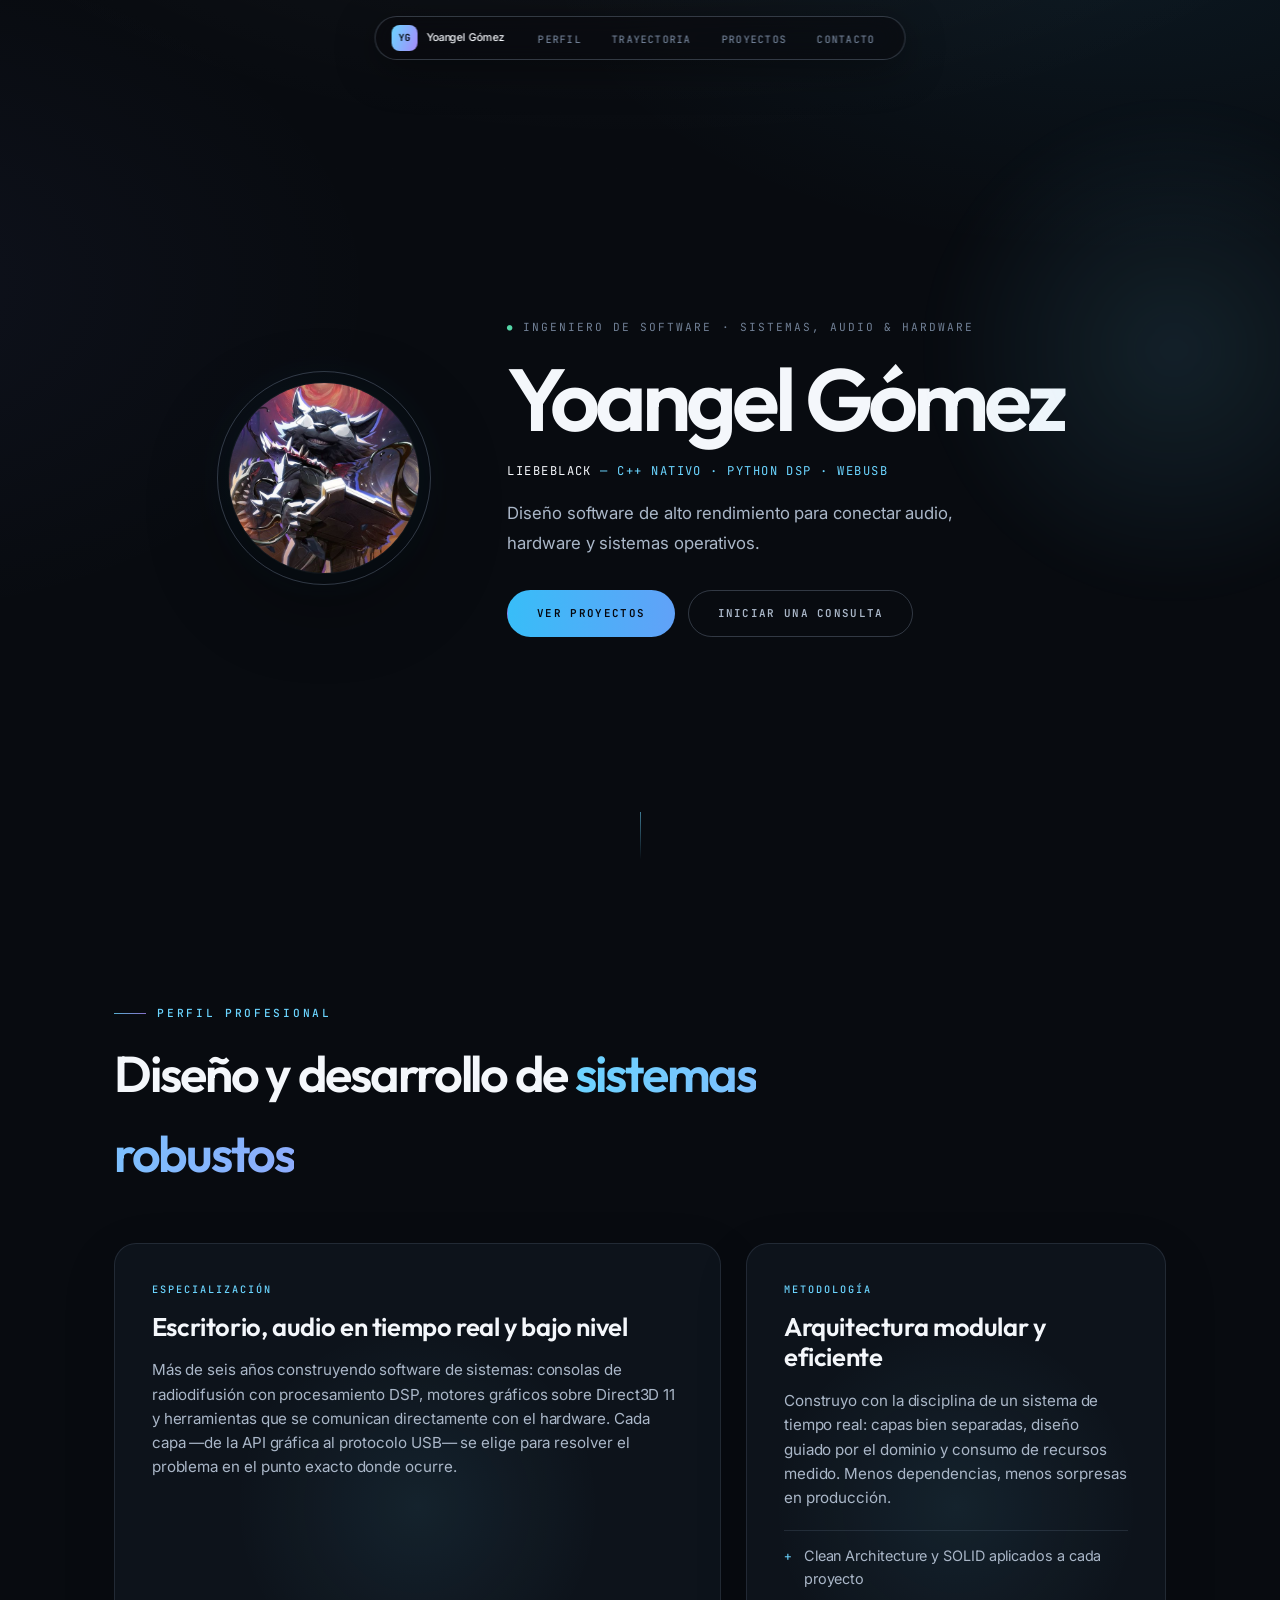
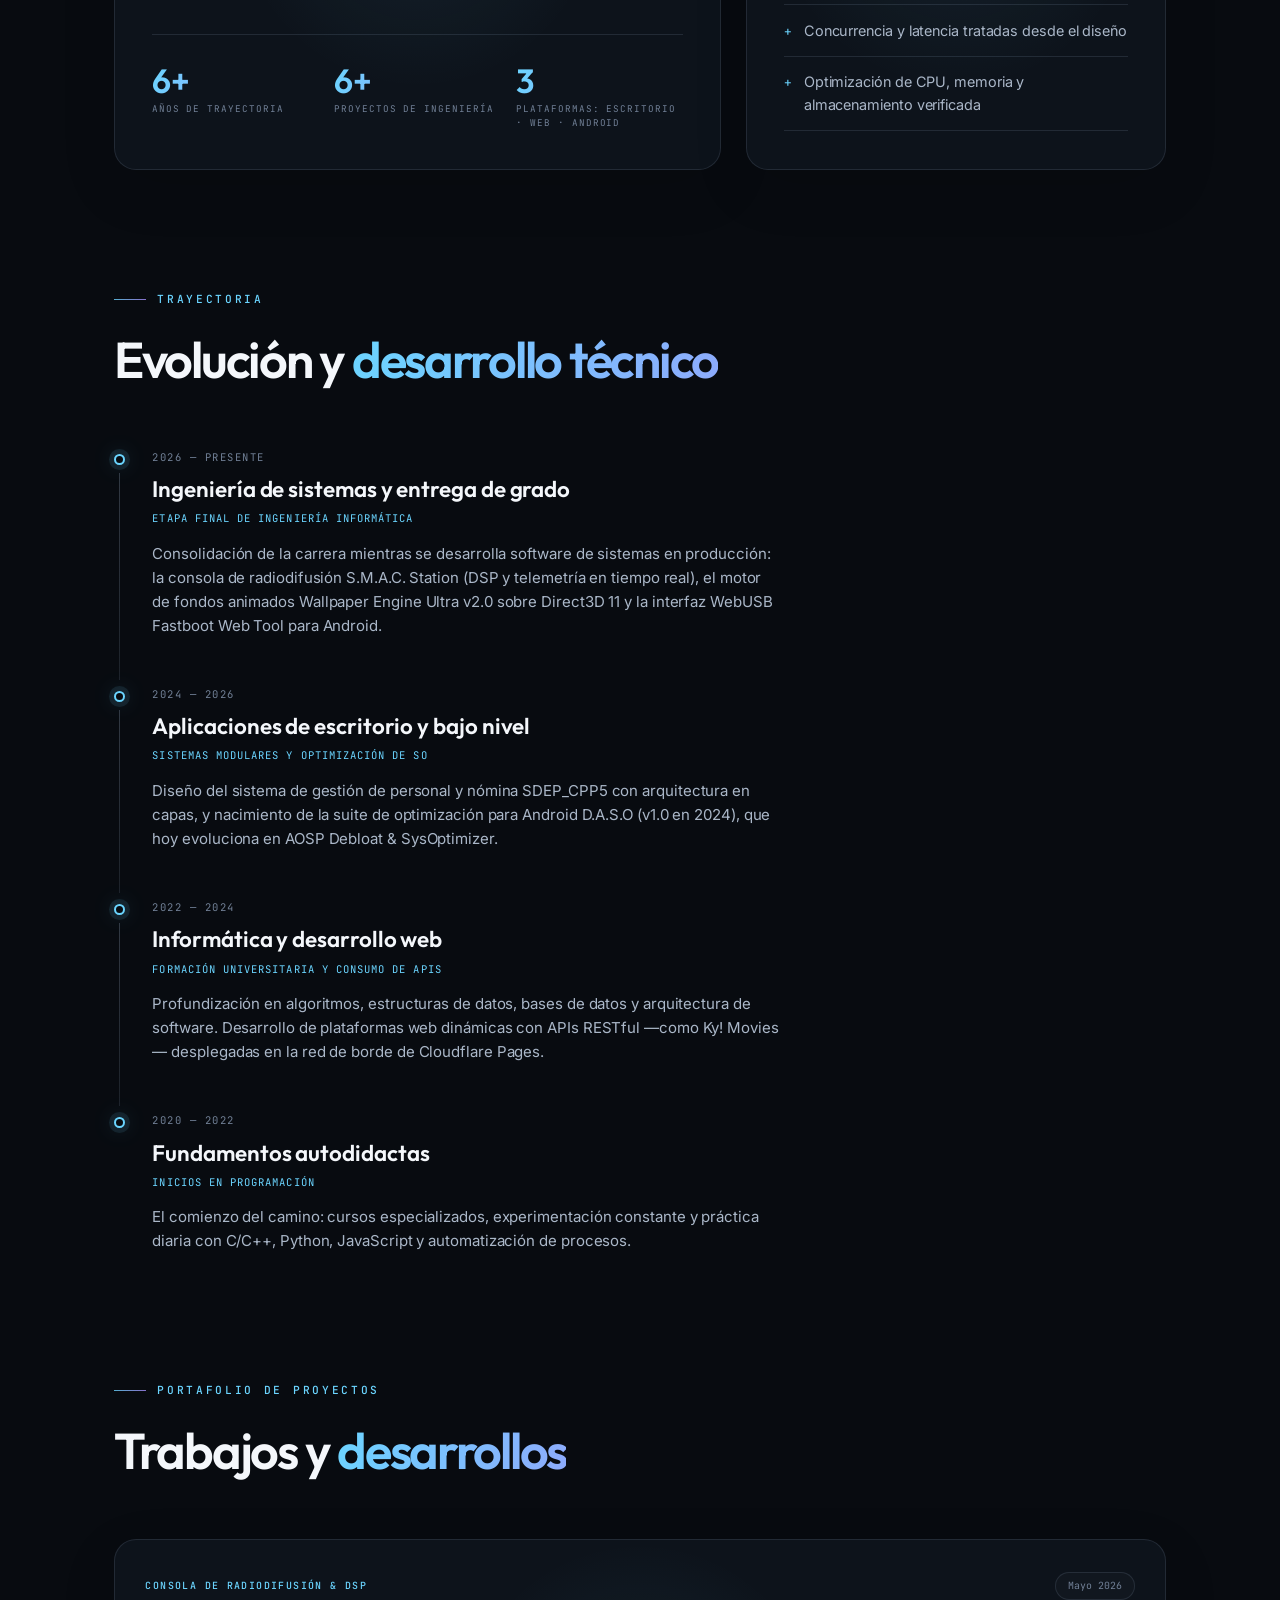
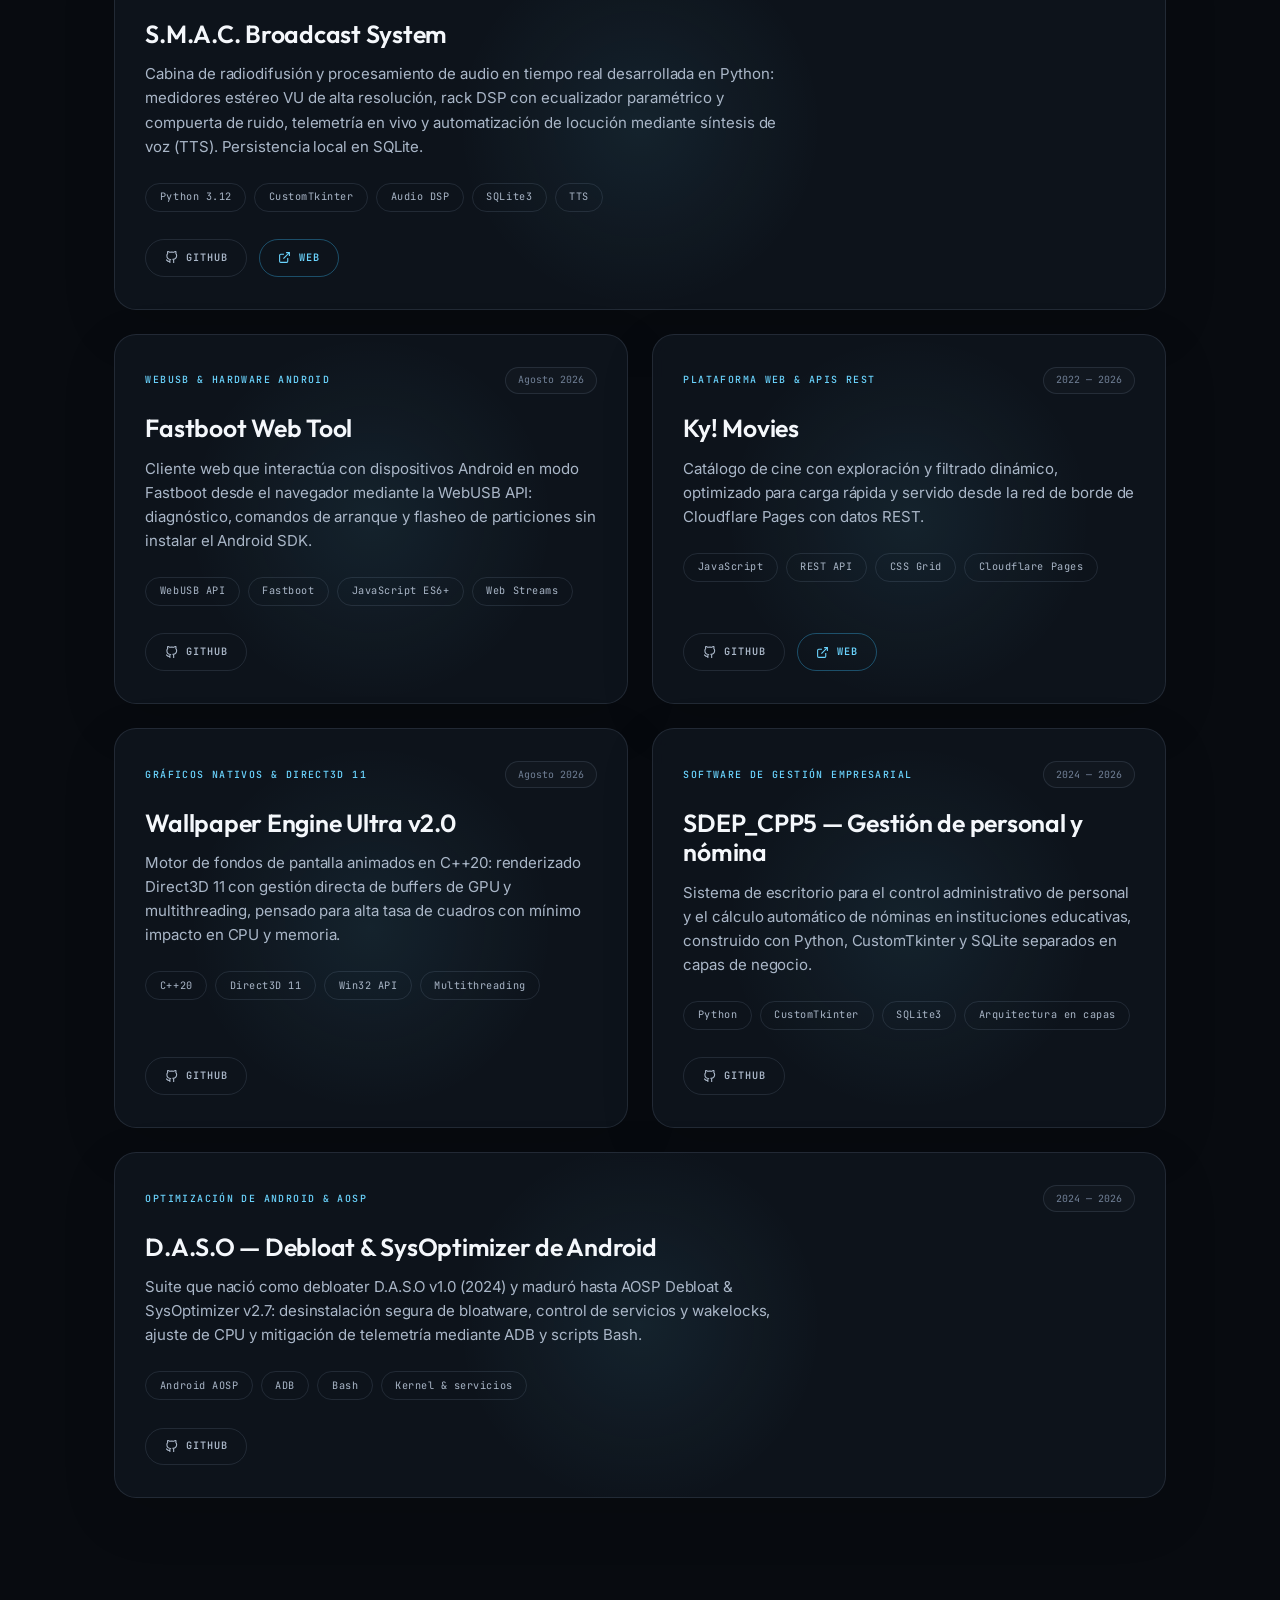
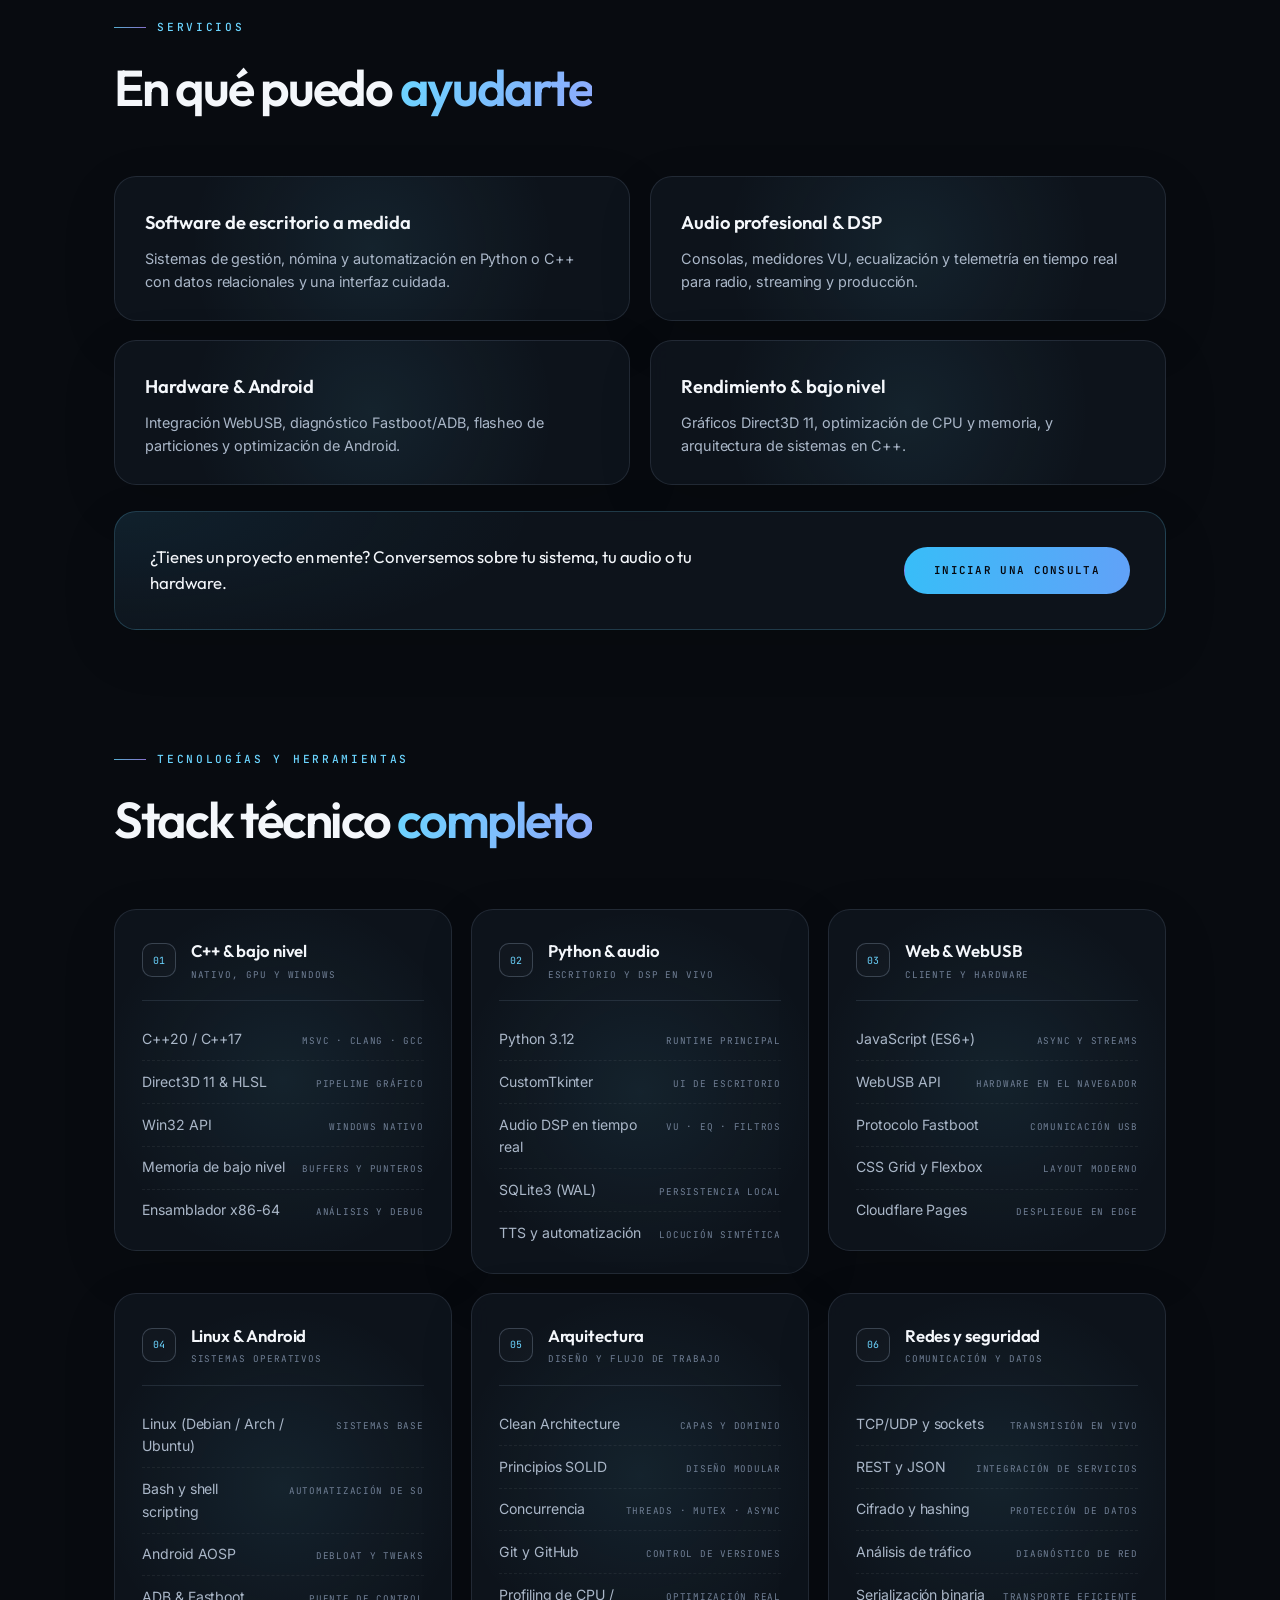
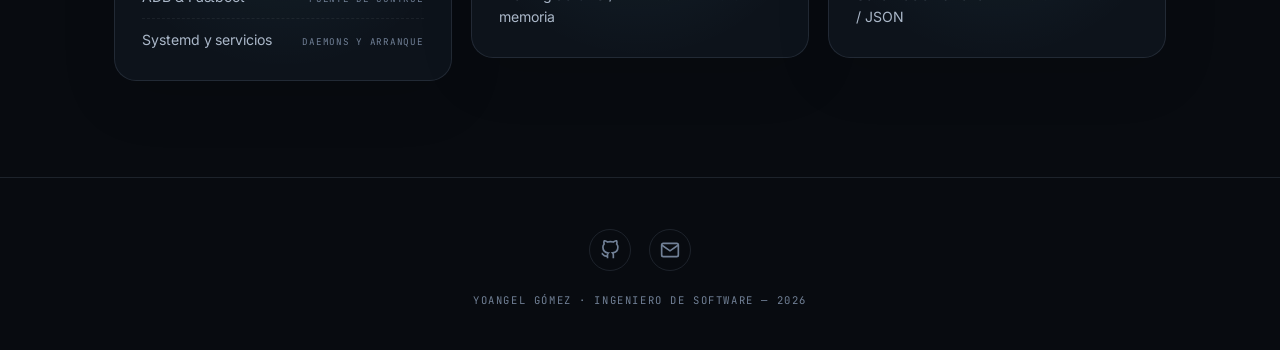
==== commit 6a6c7d54: "Add richer portfolio interactions Co-authored-by: Copilot App <223556219+Copilot@users.noreply.githu" ====
--- a/docs/index.html
+++ b/docs/index.html
@@ -70,8 +70,8 @@
             [data-aos] { opacity: 1 !important; transform: none !important; filter: none !important; }
         </style>
     </noscript>
-    <link rel="stylesheet" href="css/base.css?v=10.0">
-    <link rel="stylesheet" href="css/style.css?v=10.0">
+    <link rel="stylesheet" href="css/base.css?v=11.0">
+    <link rel="stylesheet" href="css/style.css?v=11.0">
     <meta name="google-site-verification" content="sIcVnR7j8Ux5H0mz0PAwFFTlCZnvJDmp1WnddLR1kUI" />
 </head>
 
@@ -580,8 +580,8 @@
         </div>
     </footer>
 
-    <script src="js/common.js?v=10.0"></script>
-    <script src="js/script.js?v=10.0"></script>
+    <script src="js/common.js?v=11.0"></script>
+    <script src="js/script.js?v=11.0"></script>
 </body>
 
 </html>
--- a/docs/css/base.css
+++ b/docs/css/base.css
@@ -37,6 +37,124 @@
     --r-lg: 18px;
     --r-md: 12px;
     --container: 1120px;
+}
+
+/* ── Final interaction layer ──────────────────── */
+:root {
+    --bg-0: #080b10;
+    --bg-1: rgba(17, 23, 32, 0.76);
+    --bg-2: rgba(22, 30, 42, 0.9);
+    --line-0: rgba(183, 205, 232, 0.12);
+    --line-1: rgba(183, 205, 232, 0.24);
+    --tx-0: #f4f7fb;
+    --tx-1: #aab7c8;
+    --tx-2: #718096;
+    --accent: #6bd5ff;
+    --accent-2: #a78bfa;
+    --accent-soft: rgba(107, 213, 255, 0.1);
+    --grad: linear-gradient(110deg, #6bd5ff 0%, #a78bfa 100%);
+    --glow: rgba(107, 213, 255, 0.24);
+    --r-lg: 22px;
+    --r-md: 14px;
+    --container: 1180px;
+}
+
+body {
+    background:
+        radial-gradient(900px 500px at 80% -10%, rgba(107, 213, 255, 0.09), transparent 70%),
+        radial-gradient(760px 520px at -10% 30%, rgba(167, 139, 250, 0.07), transparent 68%),
+        linear-gradient(180deg, #080b10 0%, #0b1018 55%, #080b10 100%);
+}
+
+body::before {
+    content: '';
+    position: fixed;
+    inset: 0;
+    pointer-events: none;
+    opacity: 0.22;
+    background-image: linear-gradient(rgba(255,255,255,.025) 1px, transparent 1px),
+        linear-gradient(90deg, rgba(255,255,255,.025) 1px, transparent 1px);
+    background-size: 56px 56px;
+    mask-image: linear-gradient(to bottom, black, transparent 75%);
+}
+
+.nav-contact__inner {
+    align-items: center;
+    gap: 1.25rem;
+    padding: 0.45rem 0.55rem 0.45rem 0.75rem;
+    background: rgba(8, 11, 16, 0.72);
+    border-color: rgba(183, 205, 232, 0.18);
+}
+
+.nav-brand {
+    display: inline-flex;
+    align-items: center;
+    gap: 0.55rem;
+    color: var(--tx-0);
+    text-decoration: none;
+    white-space: nowrap;
+}
+
+.nav-brand__mark {
+    display: grid;
+    place-items: center;
+    width: 26px;
+    height: 26px;
+    border-radius: 8px;
+    background: var(--grad);
+    color: #081018;
+    font: 700 0.61rem/1 var(--font-mono);
+}
+
+.nav-brand__name {
+    font: 500 0.67rem/1 var(--font-body);
+}
+
+.nav-contact__links a {
+    font-family: var(--font-body);
+    font-size: 0.67rem;
+    font-weight: 500;
+    letter-spacing: 0.01em;
+    text-transform: none;
+}
+
+.nav-contact__links a::after {
+    content: '';
+    position: absolute;
+    left: 0.85rem;
+    right: 0.85rem;
+    bottom: 0.27rem;
+    height: 1px;
+    background: var(--grad);
+    transform: scaleX(0);
+    transform-origin: center;
+    transition: transform 0.35s var(--ease);
+}
+
+.nav-contact__links a:hover::after,
+.nav-contact__links a.active::after,
+.nav-contact__links a[aria-current="page"]::after {
+    transform: scaleX(1);
+}
+
+.pointer-depth .project-card,
+.pointer-depth .service-item,
+.pointer-depth .profile-card,
+.pointer-depth .stack-col,
+.pointer-depth .channel-card {
+    background-image: radial-gradient(280px circle at var(--pointer-x, 50%) var(--pointer-y, 50%), rgba(107, 213, 255, .08), transparent 65%);
+}
+
+@media (max-width: 640px) {
+    .nav-contact__inner { gap: 0.25rem; }
+    .nav-brand__name { display: none; }
+    .nav-contact__links a { font-size: 0.61rem; padding-inline: 0.5rem; }
+    .nav-contact__links a::after { left: 0.5rem; right: 0.5rem; }
+}
+
+@media (prefers-reduced-motion: reduce) {
+    body::before { display: none; }
+    .nav-contact__links a::after { transition: none; }
 }
 
 /* ── Reset & base ──────────────────────────────── */
--- a/docs/css/style.css
+++ b/docs/css/style.css
@@ -1061,3 +1061,124 @@
         grid-template-columns: 1fr;
     }
 }
+
+/* ── Final motion layer ───────────────────────── */
+.hero-contact {
+    position: relative;
+    min-height: min(920px, 100svh);
+    padding-top: 8.5rem;
+}
+
+.hero-contact::before {
+    content: '';
+    position: absolute;
+    width: min(42vw, 520px);
+    aspect-ratio: 1;
+    top: 10%;
+    right: -12%;
+    border-radius: 50%;
+    background: radial-gradient(circle, rgba(107, 213, 255, .11), transparent 68%);
+    filter: blur(14px);
+    pointer-events: none;
+    animation: ambientDrift 12s ease-in-out infinite alternate;
+}
+
+.hero-contact::after {
+    content: '';
+    position: absolute;
+    left: 50%;
+    bottom: 2.5rem;
+    width: 1px;
+    height: 48px;
+    background: linear-gradient(var(--accent), transparent);
+    opacity: .55;
+    animation: scrollCue 2.8s ease-in-out infinite;
+}
+
+.hero-avatar-container {
+    width: 214px;
+    height: 214px;
+    animation: heroFloat 7s ease-in-out 1s infinite;
+}
+
+.hero-avatar {
+    width: 190px;
+    height: 190px;
+    box-shadow: 0 0 0 1px rgba(255,255,255,.04), 0 28px 80px rgba(0,0,0,.35);
+}
+
+.hero-avatar-container::before {
+    inset: -30px;
+    opacity: .75;
+    animation: haloPulse 5s ease-in-out infinite;
+}
+
+.hero-eyebrow { color: var(--tx-2); }
+.hero-eyebrow::before { content: '●'; margin-right: .55rem; color: #55d6a7; font-size: .55rem; }
+.title-extreme { font-size: clamp(3.2rem, 7vw, 5.5rem); letter-spacing: -.055em; }
+.hero-subtitle { color: var(--accent); }
+.hero-intro { font-size: 1.05rem; line-height: 1.75; }
+.section-title { font-size: clamp(2.1rem, 4.3vw, 3.15rem); letter-spacing: -.045em; }
+
+.profile-card, .project-card, .service-item, .stack-col, .services-cta {
+    position: relative;
+    overflow: hidden;
+    box-shadow: 0 18px 55px rgba(0,0,0,.12);
+    backdrop-filter: blur(12px);
+}
+
+.profile-card::before, .project-card::before, .service-item::before, .stack-col::before {
+    content: '';
+    position: absolute;
+    inset: 0;
+    background: linear-gradient(120deg, transparent 30%, rgba(255,255,255,.07) 50%, transparent 70%);
+    transform: translateX(-120%);
+    transition: transform .8s var(--ease);
+    pointer-events: none;
+}
+
+.profile-card:hover::before, .project-card:hover::before, .service-item:hover::before, .stack-col:hover::before {
+    transform: translateX(120%);
+}
+
+.profile-card:hover, .project-card:hover, .service-item:hover, .stack-col:hover {
+    transform: translateY(-6px);
+    border-color: rgba(107,213,255,.36);
+    box-shadow: 0 22px 70px rgba(0,0,0,.22);
+}
+
+.project-card--featured {
+    background: linear-gradient(135deg, rgba(107,213,255,.1), rgba(167,139,250,.045) 60%), var(--bg-1);
+}
+
+.project-card--featured::before { background: linear-gradient(90deg, transparent, var(--accent), transparent); }
+.timeline-item::before { box-shadow: 0 0 0 5px rgba(107,213,255,.1), 0 0 22px rgba(107,213,255,.3); }
+.services-cta { border-color: rgba(107,213,255,.2); }
+.stack-grid { grid-template-columns: repeat(3, 1fr); }
+.gradient-text, .btn--primary, .btn-extreme { background-size: 180% 100%; animation: gradientShift 8s ease-in-out infinite; }
+
+@keyframes heroFloat { 0%,100% { transform: translateY(0); } 50% { transform: translateY(-7px); } }
+@keyframes haloPulse { 0%,100% { opacity: .45; transform: scale(.96); } 50% { opacity: .9; transform: scale(1.04); } }
+@keyframes ambientDrift { 0% { transform: translate3d(0,0,0) scale(1); } 100% { transform: translate3d(-5%,8%,0) scale(1.12); } }
+@keyframes scrollCue { 0%,100% { opacity: .25; transform: scaleY(.7); transform-origin: top; } 50% { opacity: .8; transform: scaleY(1); transform-origin: top; } }
+@keyframes gradientShift { 0%,100% { background-position: 0% 50%; } 50% { background-position: 100% 50%; } }
+
+@media (max-width: 960px) {
+    .stack-grid { grid-template-columns: repeat(2, 1fr); }
+}
+
+@media (max-width: 640px) {
+    .hero-contact { min-height: auto; padding: 8rem 6% 6rem; }
+    .hero-contact::after { bottom: 1rem; }
+    .hero-avatar-container { width: 148px; height: 148px; }
+    .hero-avatar { width: 132px; height: 132px; }
+    .title-extreme { font-size: clamp(2.8rem, 14vw, 4rem); }
+    .section-title { font-size: 2.15rem; }
+}
+
+@media (prefers-reduced-motion: reduce) {
+    .hero-contact::before, .hero-contact::after, .hero-avatar-container::before,
+    .hero-avatar-container, .gradient-text, .btn--primary, .btn-extreme {
+        animation: none;
+    }
+}
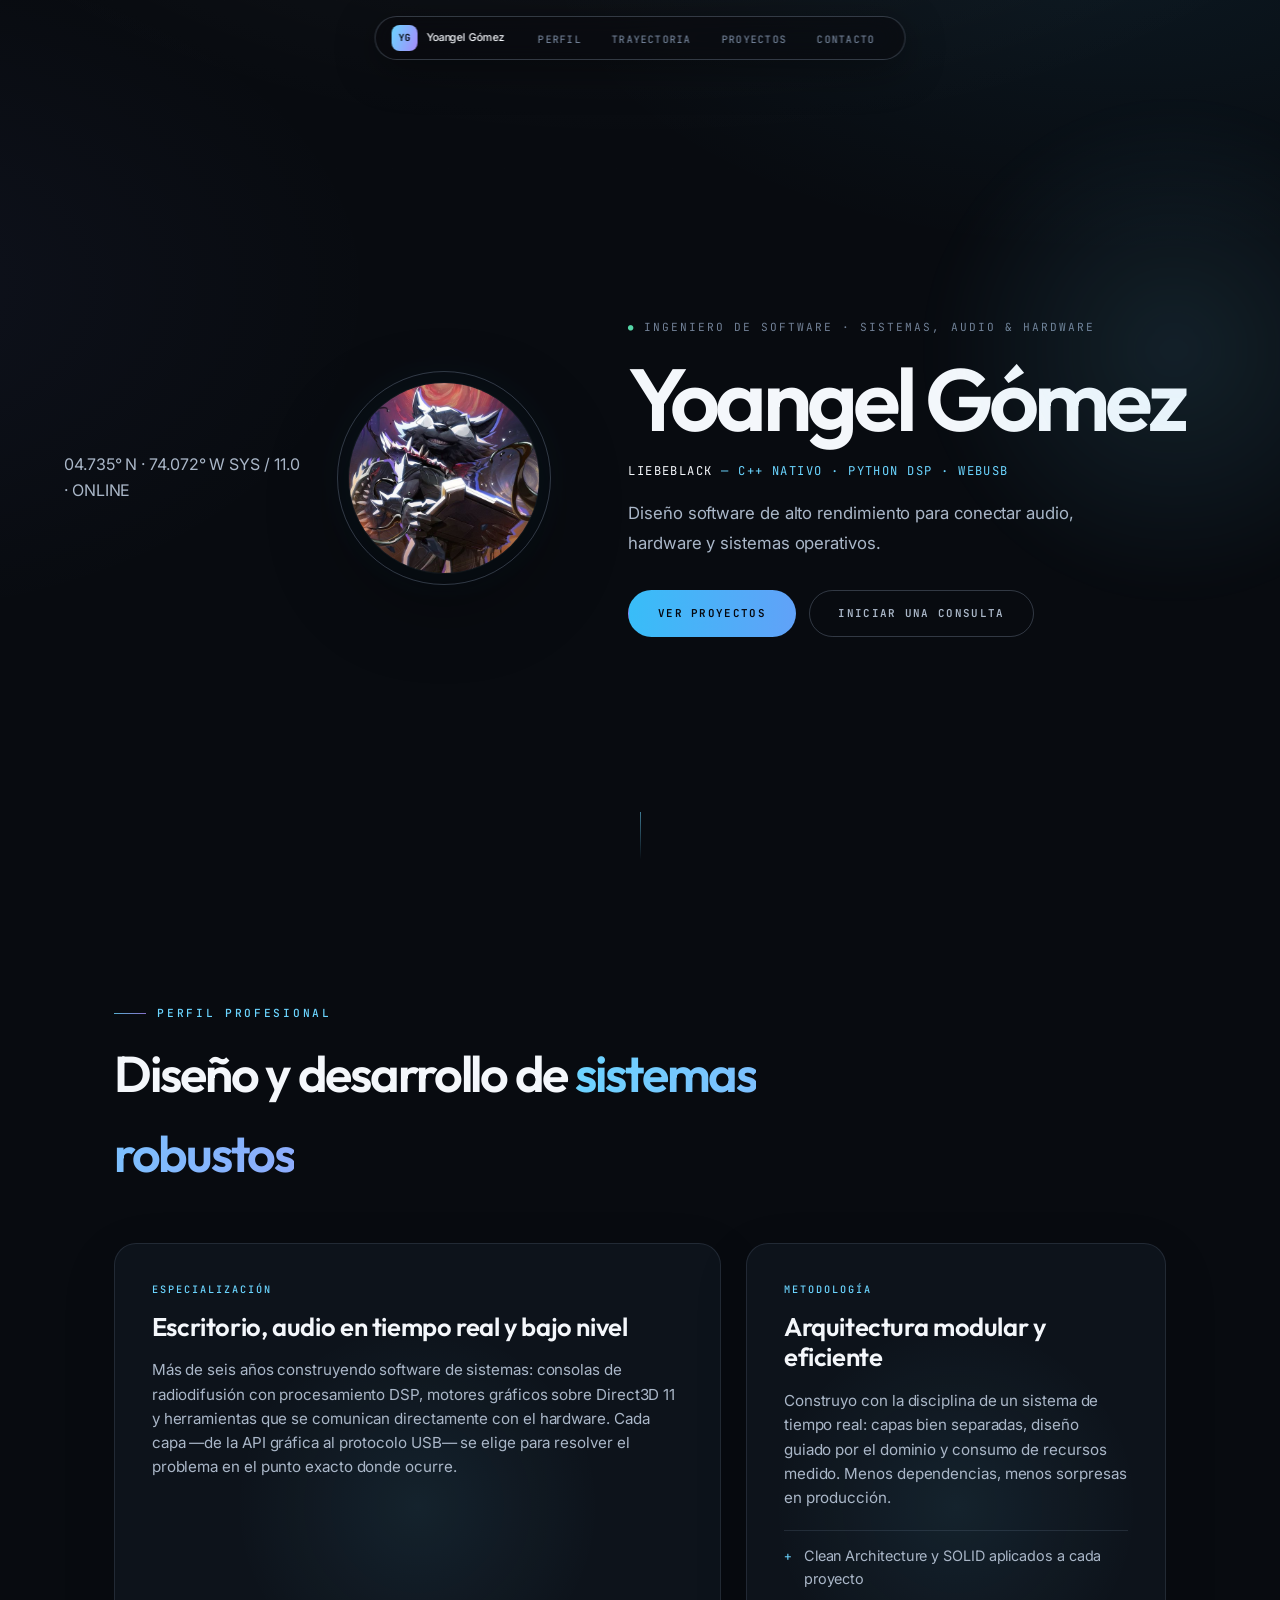
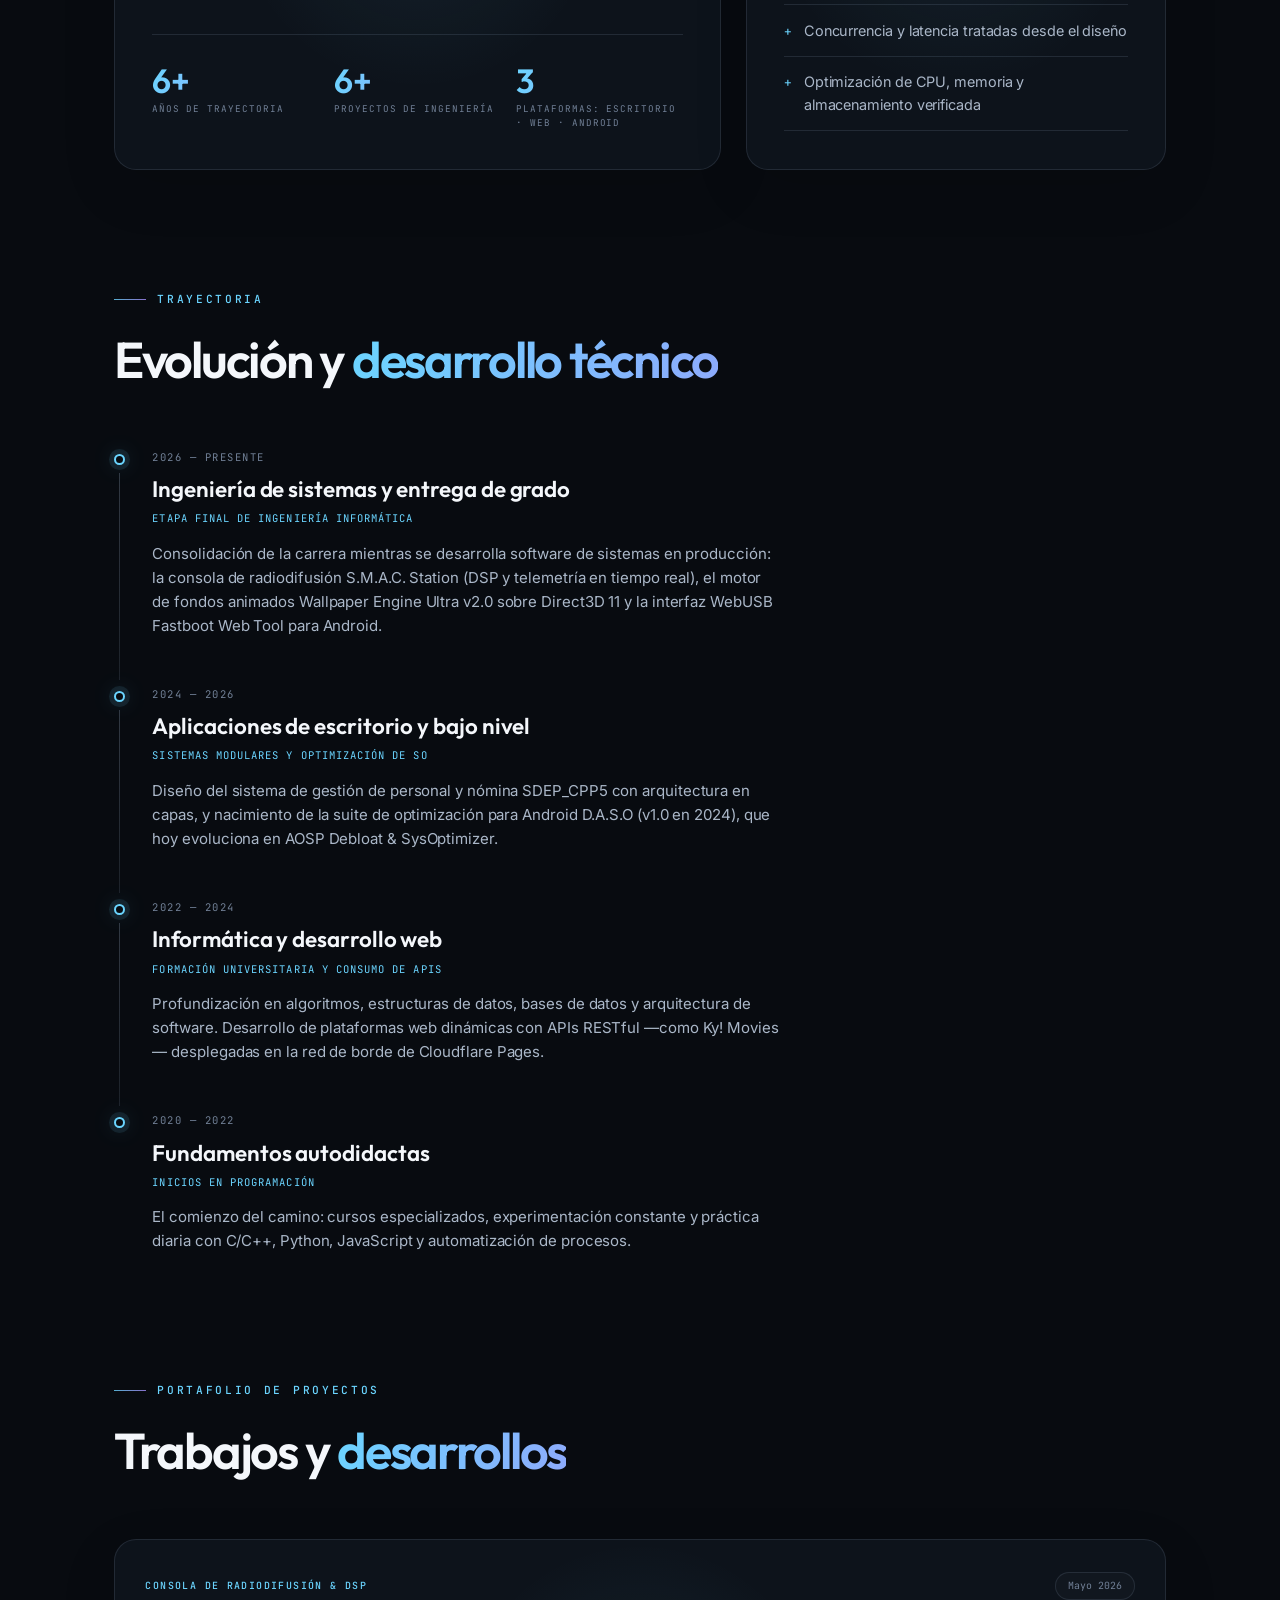
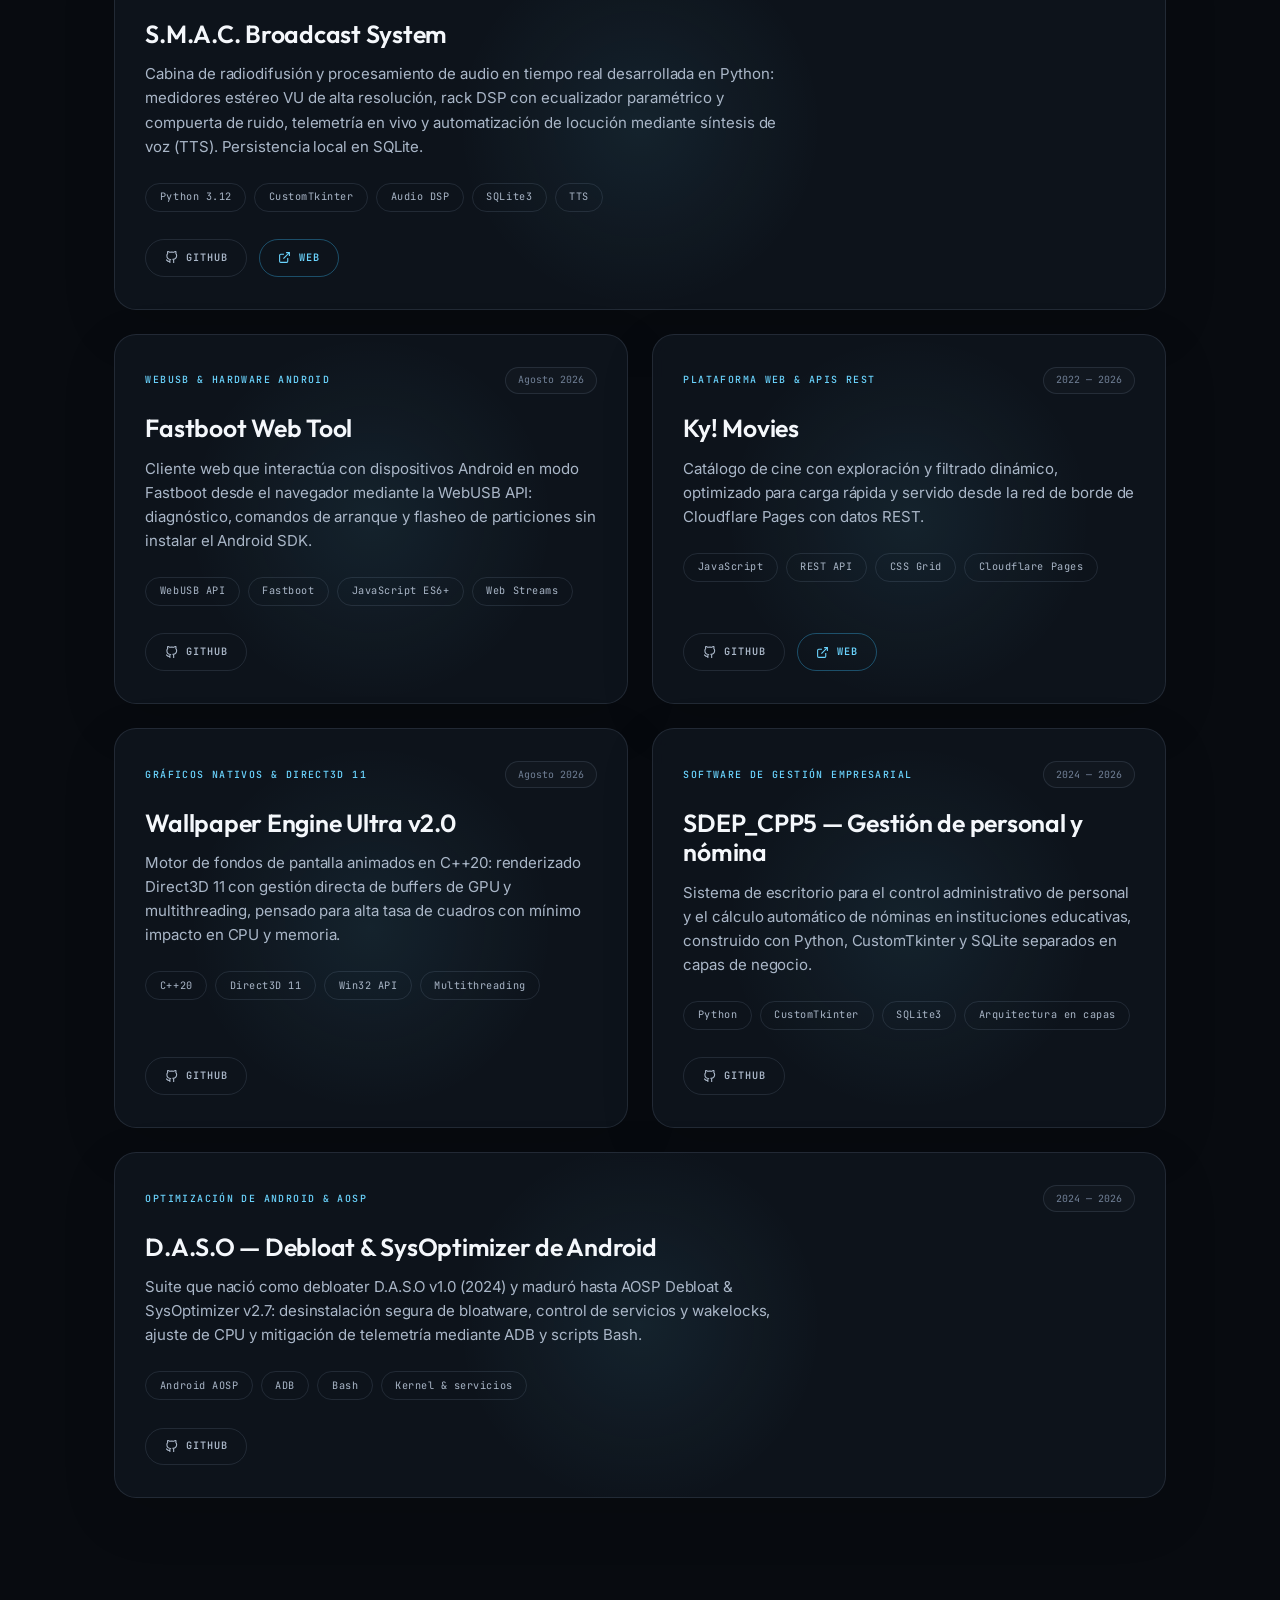
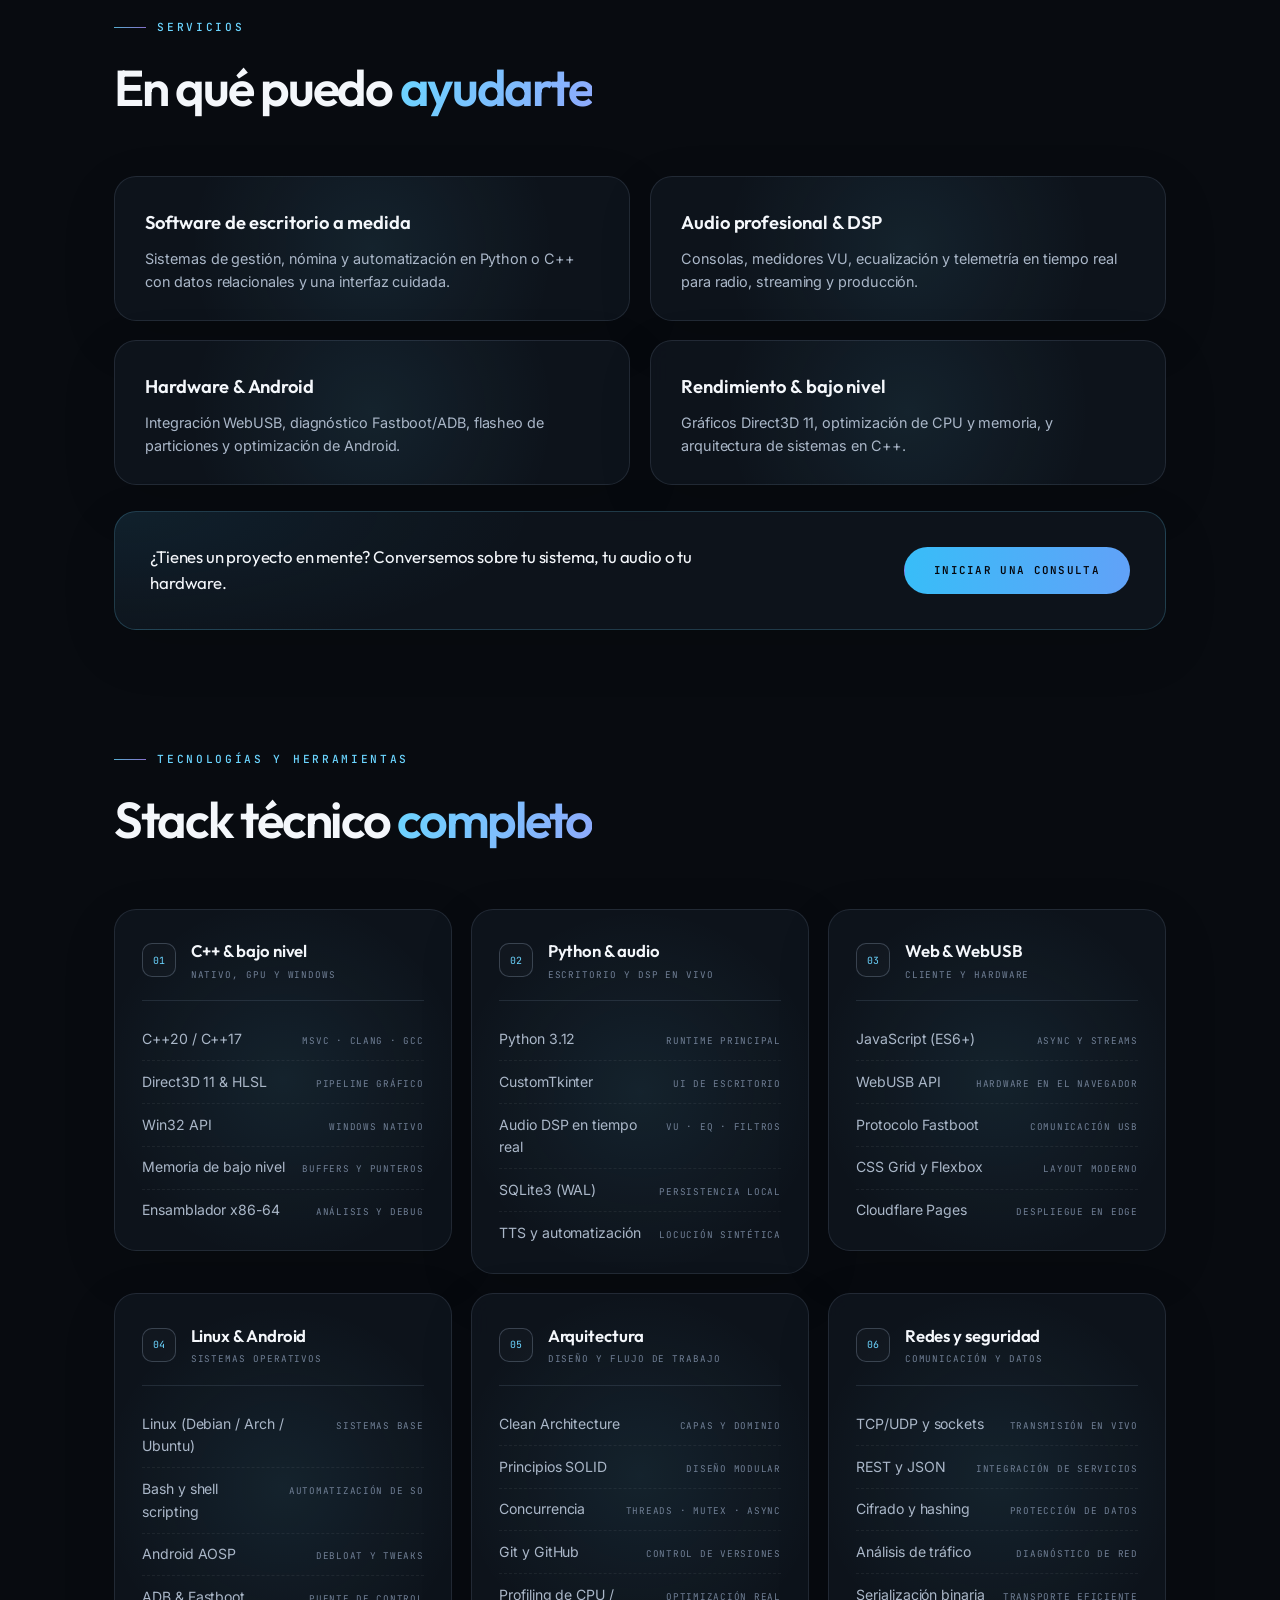
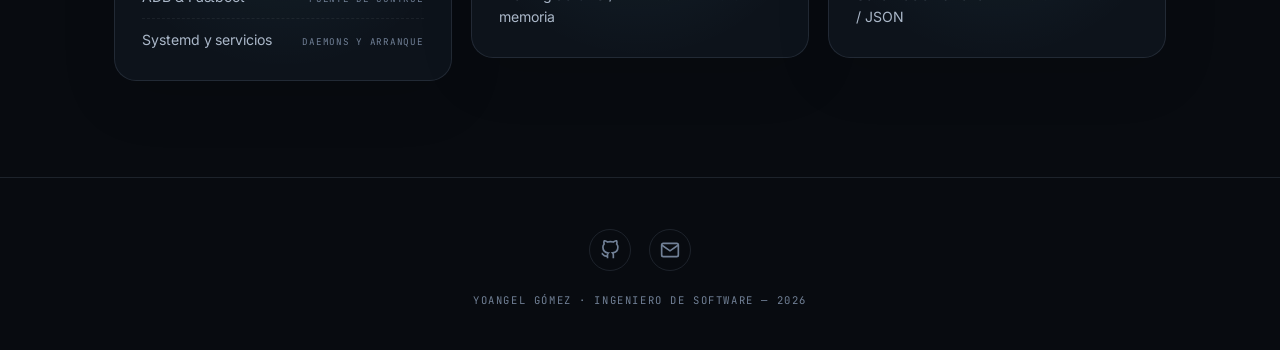
==== commit c7789aa6: "Add tactical HUD motion effects Co-authored-by: Copilot App <223556219+Copilot@users.noreply.github." ====
--- a/docs/index.html
+++ b/docs/index.html
@@ -70,8 +70,8 @@
             [data-aos] { opacity: 1 !important; transform: none !important; filter: none !important; }
         </style>
     </noscript>
-    <link rel="stylesheet" href="css/base.css?v=11.0">
-    <link rel="stylesheet" href="css/style.css?v=11.0">
+    <link rel="stylesheet" href="css/base.css?v=13.0">
+    <link rel="stylesheet" href="css/style.css?v=13.0">
     <meta name="google-site-verification" content="sIcVnR7j8Ux5H0mz0PAwFFTlCZnvJDmp1WnddLR1kUI" />
 </head>
 
@@ -106,6 +106,14 @@
 
         <!-- HERO -->
         <section class="hero-contact">
+            <div class="hero-hud" aria-hidden="true">
+                <span class="hud-coordinate hud-coordinate--top">04.735° N · 74.072° W</span>
+                <span class="hud-coordinate hud-coordinate--bottom">SYS / 11.0 · ONLINE</span>
+                <span class="hud-scanline"></span>
+                <span class="hud-target hud-target--one"></span>
+                <span class="hud-target hud-target--two"></span>
+                <span class="hud-crosshair"></span>
+            </div>
             <div class="hero-layout">
                 <div class="hero-avatar-container">
                     <div class="hero-avatar">
@@ -580,8 +588,8 @@
         </div>
     </footer>
 
-    <script src="js/common.js?v=11.0"></script>
-    <script src="js/script.js?v=11.0"></script>
+    <script src="js/common.js?v=13.0"></script>
+    <script src="js/script.js?v=13.0"></script>
 </body>
 
 </html>
--- a/docs/css/style.css
+++ b/docs/css/style.css
@@ -810,9 +810,105 @@
     /* ── Motion and interaction layer ─────────────── */
     .hero-contact {
         position: relative;
+        isolation: isolate;
         min-height: min(920px, 100svh);
         padding-top: 8.5rem;
     }
+
+    .hero-hud {
+        position: absolute;
+        inset: 7rem 3% 3rem;
+        z-index: -1;
+        border: 1px solid rgba(107, 213, 255, .08);
+        border-radius: 28px;
+        overflow: hidden;
+        pointer-events: none;
+        background:
+            linear-gradient(rgba(107, 213, 255, .035) 1px, transparent 1px),
+            linear-gradient(90deg, rgba(107, 213, 255, .035) 1px, transparent 1px);
+        background-size: 48px 48px;
+        mask-image: linear-gradient(to bottom, transparent, black 18%, black 82%, transparent);
+    }
+
+    .hero-hud::before,
+    .hero-hud::after {
+        content: '';
+        position: absolute;
+        inset: 15%;
+        border: 1px solid rgba(107, 213, 255, .08);
+        border-radius: 50%;
+        transform: rotate(-18deg) scaleX(1.4);
+    }
+
+    .hero-hud::after {
+        inset: 28% 22%;
+        border-color: rgba(167, 139, 250, .1);
+        transform: rotate(25deg) scaleX(1.5);
+    }
+
+    .hud-coordinate {
+        position: absolute;
+        z-index: 2;
+        color: rgba(183, 205, 232, .46);
+        font: 500 .56rem/1 var(--font-mono);
+        letter-spacing: .16em;
+    }
+
+    .hud-coordinate--top { top: 1.2rem; left: 1.4rem; }
+    .hud-coordinate--bottom { right: 1.4rem; bottom: 1.2rem; color: rgba(85, 214, 167, .62); }
+
+    .hud-scanline {
+        position: absolute;
+        inset: -20% 0 auto;
+        height: 1px;
+        background: linear-gradient(90deg, transparent, rgba(107, 213, 255, .5), transparent);
+        box-shadow: 0 0 18px rgba(107, 213, 255, .3);
+        animation: hudScan 8s ease-in-out infinite;
+    }
+
+    .hud-target {
+        position: absolute;
+        width: 18px;
+        height: 18px;
+        border: 1px solid rgba(107, 213, 255, .6);
+        border-radius: 50%;
+        box-shadow: 0 0 0 5px rgba(107, 213, 255, .05);
+        animation: targetPulse 3.5s ease-in-out infinite;
+    }
+
+    .hud-target::before,
+    .hud-target::after {
+        content: '';
+        position: absolute;
+        background: var(--accent);
+        opacity: .65;
+    }
+
+    .hud-target::before { width: 28px; height: 1px; left: -6px; top: 8px; }
+    .hud-target::after { width: 1px; height: 28px; left: 8px; top: -6px; }
+    .hud-target--one { top: 24%; right: 18%; }
+    .hud-target--two { left: 17%; bottom: 24%; animation-delay: 1.3s; border-color: rgba(167, 139, 250, .65); }
+
+    .hud-crosshair {
+        position: absolute;
+        left: 50%;
+        top: 50%;
+        width: 76px;
+        height: 76px;
+        border: 1px solid rgba(107, 213, 255, .13);
+        border-radius: 50%;
+        transform: translate(-50%, -50%);
+    }
+
+    .hud-crosshair::before,
+    .hud-crosshair::after {
+        content: '';
+        position: absolute;
+        background: rgba(107, 213, 255, .22);
+    }
+
+    .hud-crosshair::before { width: 110px; height: 1px; left: -18px; top: 37px; }
+    .hud-crosshair::after { width: 1px; height: 110px; left: 37px; top: -18px; }
 
     .hero-contact::before {
         content: '';
@@ -940,6 +1036,124 @@
         .hero-avatar-container, .gradient-text, .btn--primary, .btn-extreme {
             animation: none;
         }
+    }
+
+    /* ── HUD overlay: desktop-safe placement ──────── */
+    .hero-hud {
+        position: absolute;
+        inset: 7rem 3% 3rem;
+        z-index: -1;
+        border: 1px solid rgba(107, 213, 255, .08);
+        border-radius: 28px;
+        overflow: hidden;
+        pointer-events: none;
+        background:
+            linear-gradient(rgba(107, 213, 255, .035) 1px, transparent 1px),
+            linear-gradient(90deg, rgba(107, 213, 255, .035) 1px, transparent 1px);
+        background-size: 48px 48px;
+        mask-image: linear-gradient(to bottom, transparent, black 18%, black 82%, transparent);
+    }
+
+    .hero-hud::before,
+    .hero-hud::after {
+        content: '';
+        position: absolute;
+        inset: 15%;
+        border: 1px solid rgba(107, 213, 255, .08);
+        border-radius: 50%;
+        transform: rotate(-18deg) scaleX(1.4);
+    }
+
+    .hero-hud::after {
+        inset: 28% 22%;
+        border-color: rgba(167, 139, 250, .1);
+        transform: rotate(25deg) scaleX(1.5);
+    }
+
+    .hud-coordinate {
+        position: absolute;
+        z-index: 2;
+        color: rgba(183, 205, 232, .46);
+        font: 500 .56rem/1 var(--font-mono);
+        letter-spacing: .16em;
+    }
+
+    .hud-coordinate--top { top: 1.2rem; left: 1.4rem; }
+    .hud-coordinate--bottom { right: 1.4rem; bottom: 1.2rem; color: rgba(85, 214, 167, .62); }
+    .hud-scanline {
+        position: absolute;
+        inset: -20% 0 auto;
+        height: 1px;
+        background: linear-gradient(90deg, transparent, rgba(107, 213, 255, .5), transparent);
+        box-shadow: 0 0 18px rgba(107, 213, 255, .3);
+        animation: hudScan 8s ease-in-out infinite;
+    }
+
+    .hud-target {
+        position: absolute;
+        width: 18px;
+        height: 18px;
+        border: 1px solid rgba(107, 213, 255, .6);
+        border-radius: 50%;
+        box-shadow: 0 0 0 5px rgba(107, 213, 255, .05);
+        animation: targetPulse 3.5s ease-in-out infinite;
+    }
+
+    .hud-target::before,
+    .hud-target::after {
+        content: '';
+        position: absolute;
+        background: var(--accent);
+        opacity: .65;
+    }
+
+    .hud-target::before { width: 28px; height: 1px; left: -6px; top: 8px; }
+    .hud-target::after { width: 1px; height: 28px; left: 8px; top: -6px; }
+    .hud-target--one { top: 24%; right: 18%; }
+    .hud-target--two { left: 17%; bottom: 24%; animation-delay: 1.3s; border-color: rgba(167, 139, 250, .65); }
+    .hud-crosshair {
+        position: absolute;
+        left: 50%;
+        top: 50%;
+        width: 76px;
+        height: 76px;
+        border: 1px solid rgba(107, 213, 255, .13);
+        border-radius: 50%;
+        transform: translate(-50%, -50%);
+    }
+
+    .hud-crosshair::before,
+    .hud-crosshair::after {
+        content: '';
+        position: absolute;
+        background: rgba(107, 213, 255, .22);
+    }
+
+    .hud-crosshair::before { width: 110px; height: 1px; left: -18px; top: 37px; }
+    .hud-crosshair::after { width: 1px; height: 110px; left: 37px; top: -18px; }
+
+    @keyframes hudScan {
+        0%, 15% { transform: translateY(0); opacity: 0; }
+        25% { opacity: .8; }
+        85% { opacity: .35; }
+        100% { transform: translateY(820px); opacity: 0; }
+    }
+
+    @keyframes targetPulse {
+        0%, 100% { transform: scale(.9); opacity: .55; }
+        50% { transform: scale(1.15); opacity: 1; }
+    }
+
+    @media (max-width: 640px) {
+        .hero-hud { inset: 6.5rem 4% 2rem; }
+        .hud-coordinate { font-size: .48rem; }
+        .hud-crosshair { width: 58px; height: 58px; }
+        .hud-crosshair::before { width: 86px; left: -15px; top: 28px; }
+        .hud-crosshair::after { height: 86px; left: 28px; top: -15px; }
+    }
+
+    @media (prefers-reduced-motion: reduce) {
+        .hud-scanline, .hud-target { animation: none; }
     }
 
     /* ── Editorial polish ─────────────────────────── */
@@ -1162,6 +1376,8 @@
 @keyframes ambientDrift { 0% { transform: translate3d(0,0,0) scale(1); } 100% { transform: translate3d(-5%,8%,0) scale(1.12); } }
 @keyframes scrollCue { 0%,100% { opacity: .25; transform: scaleY(.7); transform-origin: top; } 50% { opacity: .8; transform: scaleY(1); transform-origin: top; } }
 @keyframes gradientShift { 0%,100% { background-position: 0% 50%; } 50% { background-position: 100% 50%; } }
+@keyframes hudScan { 0%, 15% { transform: translateY(0); opacity: 0; } 25% { opacity: .8; } 85% { opacity: .35; } 100% { transform: translateY(820px); opacity: 0; } }
+@keyframes targetPulse { 0%, 100% { transform: scale(.9); opacity: .55; } 50% { transform: scale(1.15); opacity: 1; } }
 
 @media (max-width: 960px) {
     .stack-grid { grid-template-columns: repeat(2, 1fr); }
@@ -1170,6 +1386,11 @@
 @media (max-width: 640px) {
     .hero-contact { min-height: auto; padding: 8rem 6% 6rem; }
     .hero-contact::after { bottom: 1rem; }
+    .hero-hud { inset: 6.5rem 4% 2rem; }
+    .hud-coordinate { font-size: .48rem; }
+    .hud-crosshair { width: 58px; height: 58px; }
+    .hud-crosshair::before { width: 86px; left: -15px; top: 28px; }
+    .hud-crosshair::after { height: 86px; left: 28px; top: -15px; }
     .hero-avatar-container { width: 148px; height: 148px; }
     .hero-avatar { width: 132px; height: 132px; }
     .title-extreme { font-size: clamp(2.8rem, 14vw, 4rem); }
@@ -1178,6 +1399,7 @@
 
 @media (prefers-reduced-motion: reduce) {
     .hero-contact::before, .hero-contact::after, .hero-avatar-container::before,
+    .hud-scanline, .hud-target,
     .hero-avatar-container, .gradient-text, .btn--primary, .btn-extreme {
         animation: none;
     }
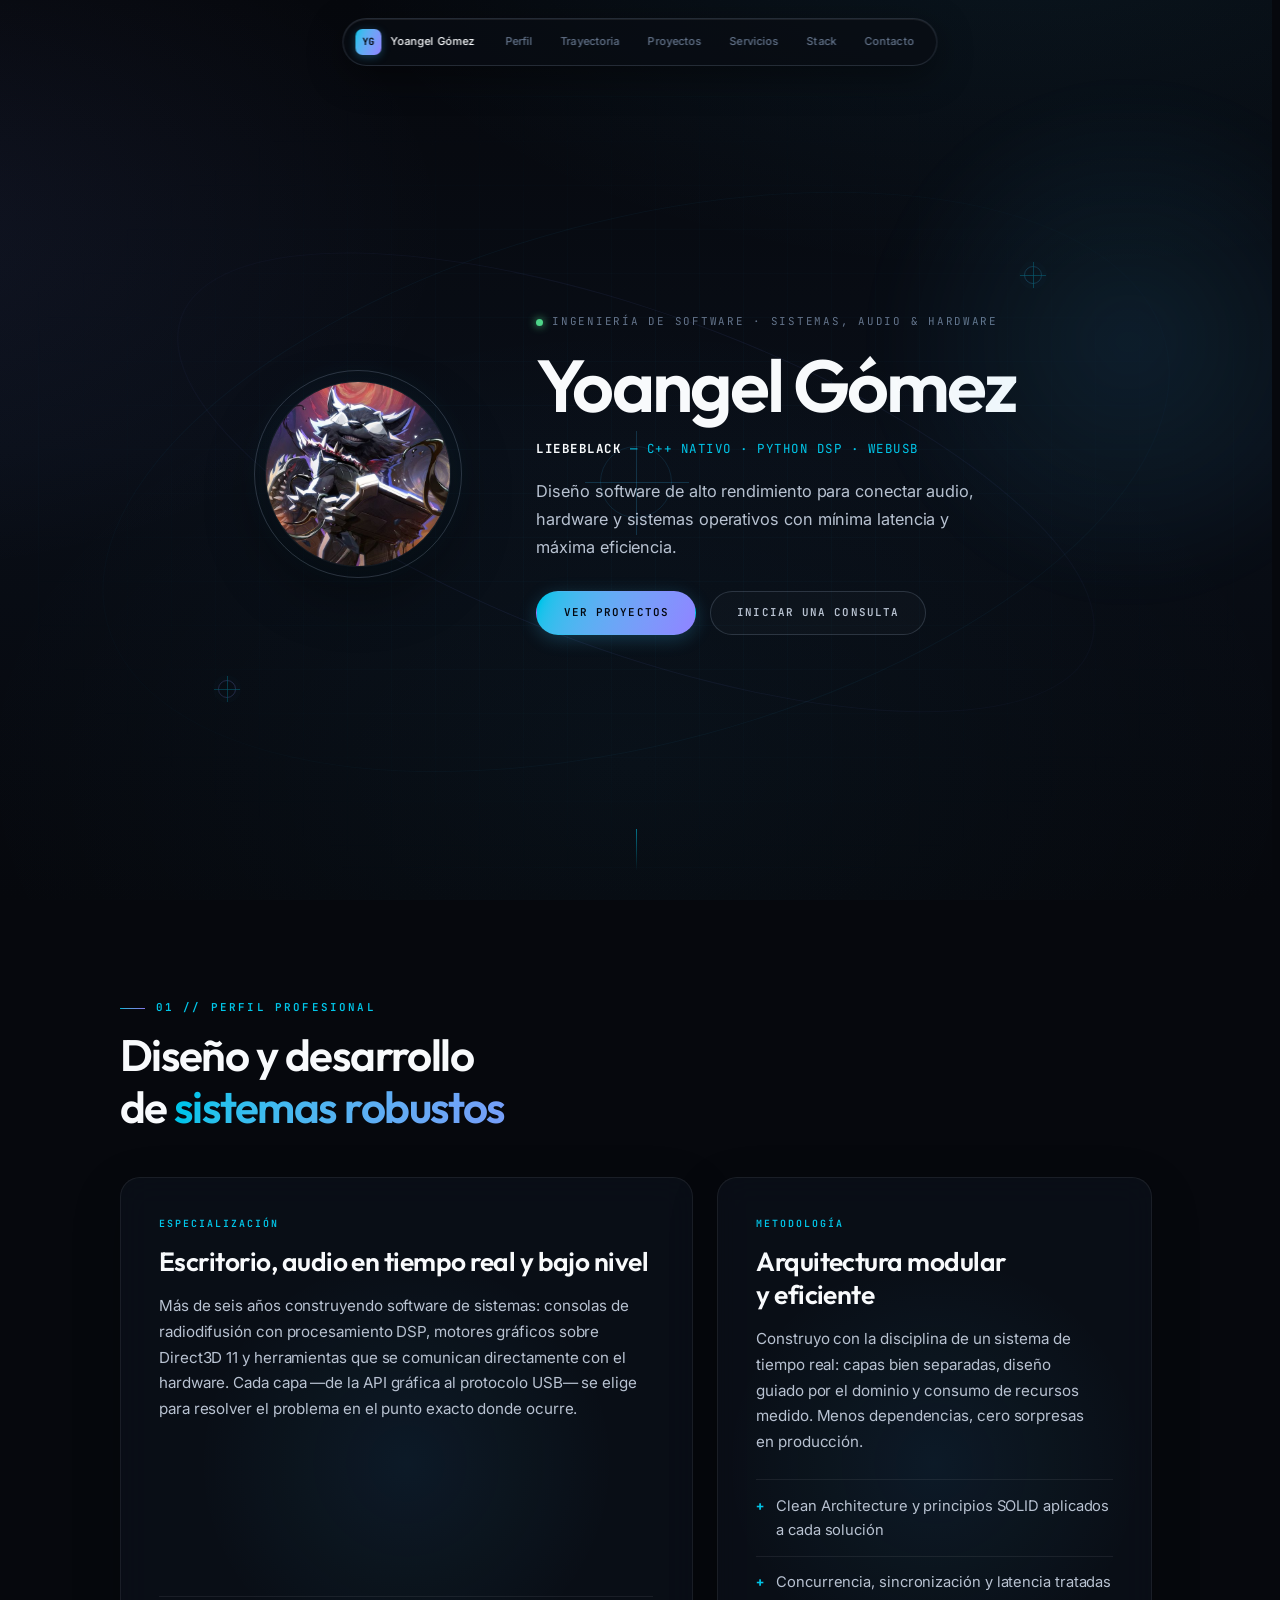
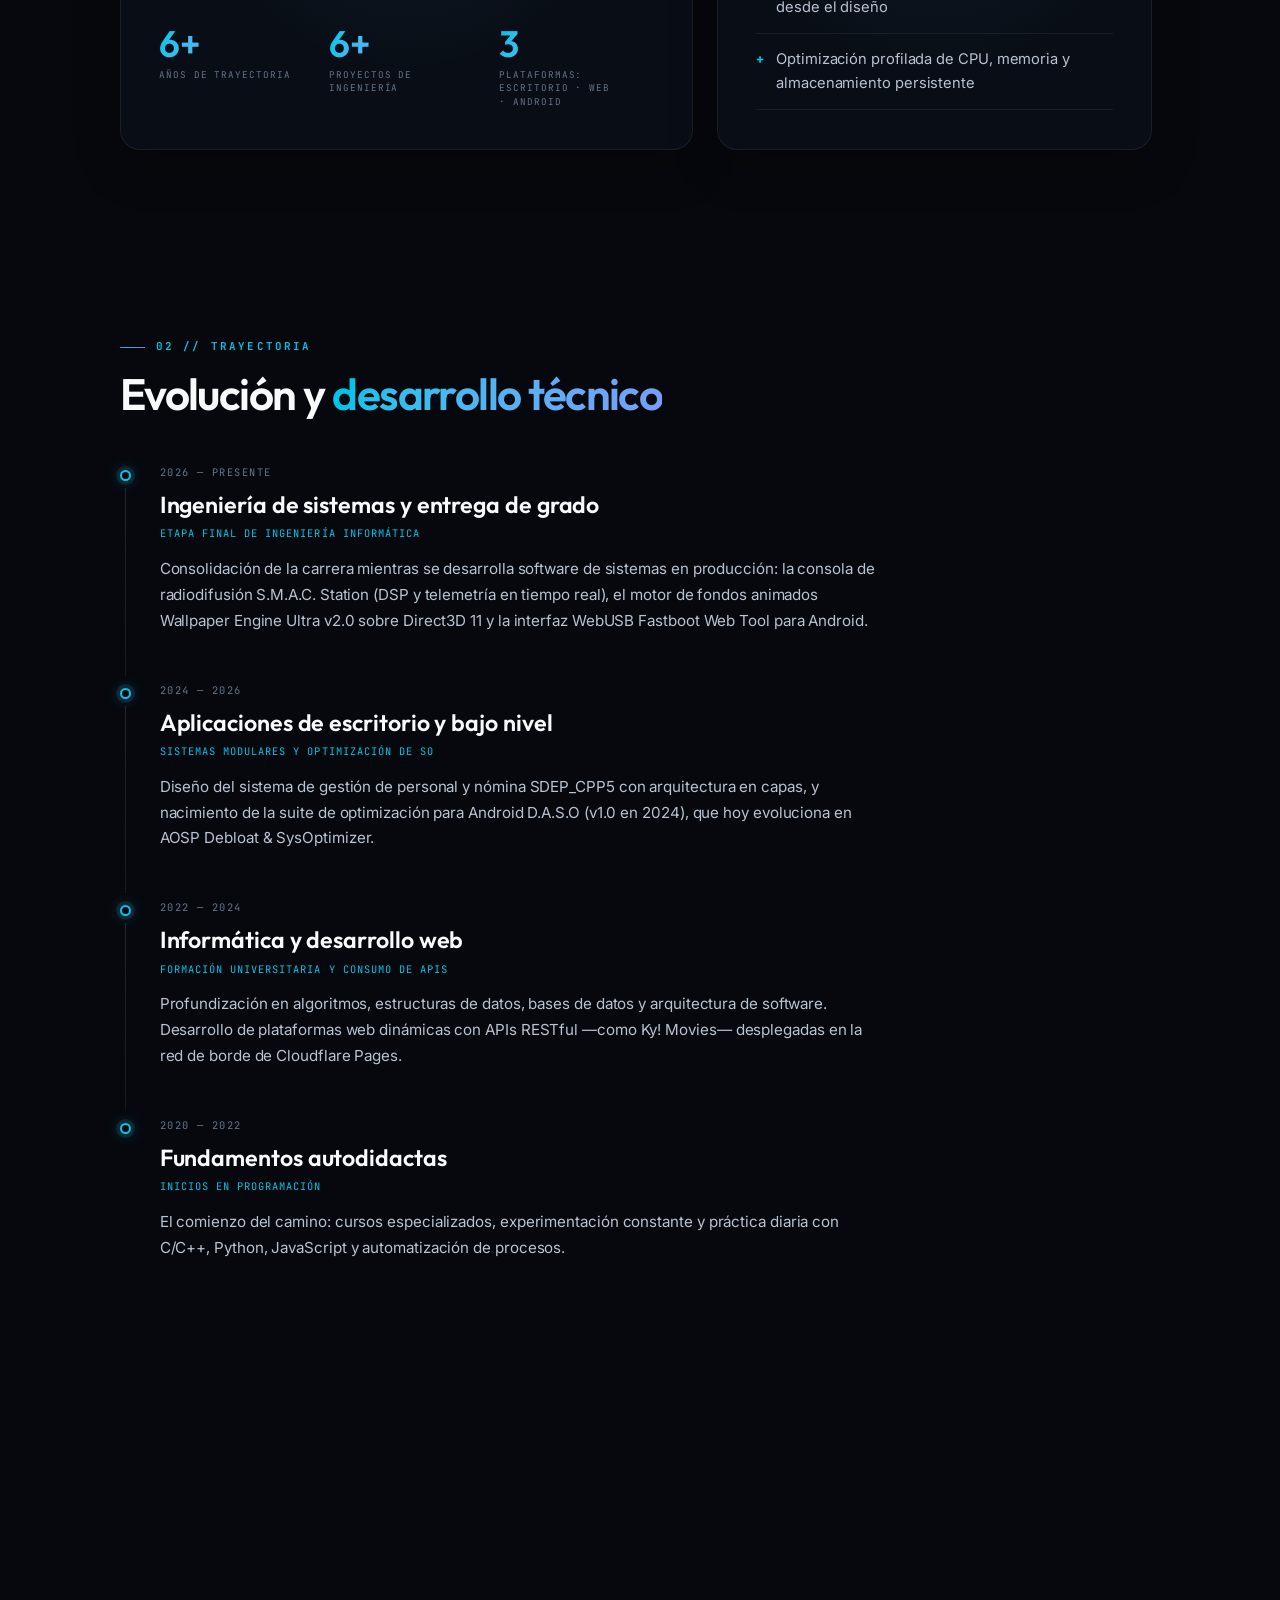
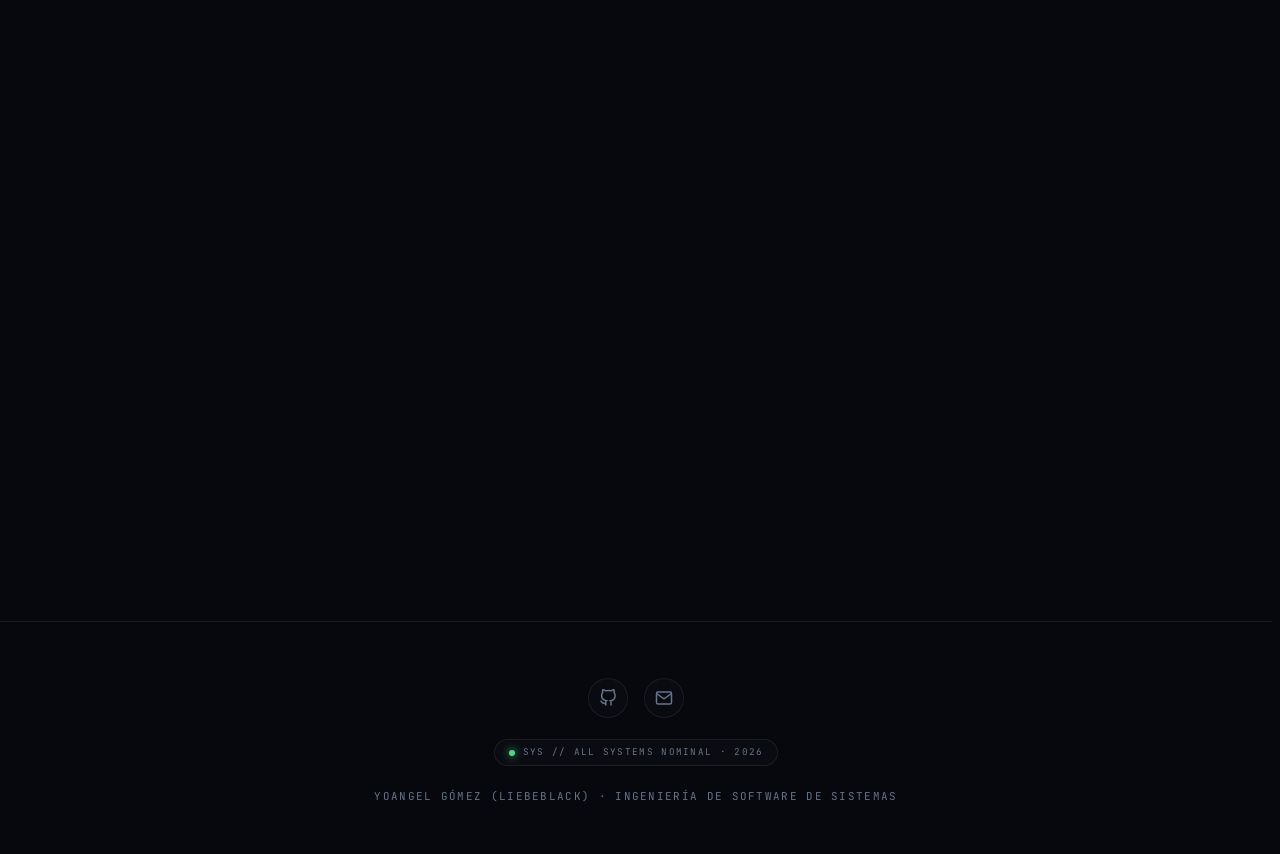
==== commit fdf11b45: "2.32" ====
--- a/docs/index.html
+++ b/docs/index.html
@@ -3,14 +3,45 @@
 
 <head>
     <meta charset="UTF-8">
-    <meta name="viewport" content="width=device-width, initial-scale=1.0">
-    <title>Yoangel Gómez | Ingeniero de Software & Arquitecto de Sistemas</title>
-    <meta name="theme-color" content="#07070b">
-    <meta name="description" content="Portafolio de Yoangel Gómez (LiebeBlack): ingeniería de software de sistemas en C++ nativo (Direct3D 11, Win32), audio DSP y aplicaciones de escritorio en Python, interfaces WebUSB para hardware y optimización de Android.">
-    <meta name="keywords" content="Yoangel Gómez, LiebeBlack, Ingeniero de Software, Arquitectura de Sistemas, C++, Direct3D 11, Python, CustomTkinter, Audio DSP, WebUSB, Android, ADB, SQLite, Clean Architecture">
+    <meta name="viewport" content="width=device-width, initial-scale=1.0, viewport-fit=cover">
+    <title>Yoangel Gómez (LiebeBlack) · Ingeniería de Software &amp; Arquitectura de Sistemas</title>
+    <meta name="color-scheme" content="dark">
+    <meta name="theme-color" content="#06080d">
+    <meta name="description" content="Portafolio de Yoangel Gómez (LiebeBlack): ingeniería de software de sistemas en C++ nativo (Direct3D 11, Win32), procesamiento de audio DSP en Python, interfaces WebUSB para hardware y optimización AOSP/Android.">
+    <meta name="keywords" content="Yoangel Gómez, LiebeBlack, Ingeniero de Software, Arquitectura de Sistemas, C++, Direct3D 11, Win32, Python, CustomTkinter, Audio DSP, WebUSB, Android, AOSP, ADB, SQLite, Clean Architecture">
     <meta name="author" content="Yoangel Gómez">
     <link rel="canonical" href="https://liebeblack.github.io/LiebeBlack/">
     <link rel="icon" href="favicon.ico" type="image/x-icon">
+
+    <!-- Open Graph / Facebook -->
+    <meta property="og:site_name" content="Yoangel Gómez · LiebeBlack">
+    <meta property="og:title" content="Yoangel Gómez — Ingeniero de Software &amp; Arquitecto de Sistemas">
+    <meta property="og:description" content="Especializado en C++ nativo (Direct3D 11), Python (CustomTkinter, DSP), WebUSB y optimización de sistemas de bajo nivel.">
+    <meta property="og:type" content="website">
+    <meta property="og:url" content="https://liebeblack.github.io/LiebeBlack/">
+    <meta property="og:image" content="https://liebeblack.github.io/LiebeBlack/img/avatar_premium.png">
+    <meta property="og:locale" content="es_ES">
+
+    <!-- Twitter -->
+    <meta name="twitter:card" content="summary_large_image">
+    <meta name="twitter:title" content="Yoangel Gómez — Ingeniero de Software &amp; Arquitecto de Sistemas">
+    <meta name="twitter:description" content="Software de sistemas, audio DSP en tiempo real, interfaces WebUSB y arquitectura de alto rendimiento.">
+    <meta name="twitter:image" content="https://liebeblack.github.io/LiebeBlack/img/avatar_premium.png">
+
+    <!-- Speculation Rules API (Chrome 157+ / Chromium Instant Navigation) -->
+    <script type="speculationrules">
+    {
+      "prerender": [
+        {
+          "source": "list",
+          "urls": ["contacto.html"],
+          "eagerness": "moderate"
+        }
+      ]
+    }
+    </script>
+
+    <!-- Structured Data (JSON-LD) -->
     <script type="application/ld+json">
     {
       "@context": "https://schema.org",
@@ -21,6 +52,7 @@
           "name": "Yoangel Gómez",
           "alternateName": "LiebeBlack",
           "url": "https://liebeblack.github.io/LiebeBlack/",
+          "image": "https://liebeblack.github.io/LiebeBlack/img/avatar_premium.png",
           "jobTitle": "Ingeniero de Software & Arquitecto de Sistemas",
           "worksFor": {
             "@type": "Organization",
@@ -29,6 +61,16 @@
           "sameAs": [
             "https://github.com/LiebeBlack"
           ]
+        },
+        {
+          "@type": "WebSite",
+          "@id": "https://liebeblack.github.io/LiebeBlack/#website",
+          "url": "https://liebeblack.github.io/LiebeBlack/",
+          "name": "Yoangel Gómez — Portafolio Profesional",
+          "publisher": {
+            "@id": "https://liebeblack.github.io/LiebeBlack/#person"
+          },
+          "inLanguage": "es"
         },
         {
           "@type": "ProfessionalService",
@@ -52,80 +94,84 @@
       ]
     }
     </script>
-    <meta property="og:title" content="Yoangel Gómez — Ingeniero de Software & Arquitecto de Sistemas">
-    <meta property="og:description" content="Especializado en C++ nativo (Direct3D 11), Python (CustomTkinter, DSP), WebUSB y optimización de sistemas.">
-    <meta property="og:type" content="website">
-    <meta property="og:image" content="https://yoangelgomez.dev/img/avatar_premium.png">
-
-    <!-- Fonts & Performance -->
+
+    <!-- Fonts & High-Priority Assets -->
     <link rel="preconnect" href="https://fonts.googleapis.com">
     <link rel="preconnect" href="https://fonts.gstatic.com" crossorigin>
     <link rel="dns-prefetch" href="https://fonts.googleapis.com">
-    <link href="https://fonts.googleapis.com/css2?family=Inter:ital,wght@0,300;0,400;0,500;0,600;1,400&family=JetBrains+Mono:wght@400;500;700&family=Outfit:wght@300;400;500;600;700&display=swap" rel="stylesheet">
+    <link href="https://fonts.googleapis.com/css2?family=Inter:ital,wght@0,300;0,400;0,500;0,600;1,400&family=JetBrains+Mono:wght@400;500;600;700&family=Outfit:wght@400;500;600;700&display=swap" rel="stylesheet">
     <link rel="preload" href="img/avatar_premium.png" as="image" fetchpriority="high">
 
     <noscript>
         <style>
             .preloader { display: none !important; }
-            [data-aos] { opacity: 1 !important; transform: none !important; filter: none !important; }
+            [data-aos] { opacity: 1 !important; transform: none !important; }
         </style>
     </noscript>
-    <link rel="stylesheet" href="css/base.css?v=13.0">
-    <link rel="stylesheet" href="css/style.css?v=13.0">
-    <meta name="google-site-verification" content="sIcVnR7j8Ux5H0mz0PAwFFTlCZnvJDmp1WnddLR1kUI" />
+
+    <link rel="stylesheet" href="css/base.css?v=15.0">
+    <link rel="stylesheet" href="css/style.css?v=15.0">
+    <meta name="google-site-verification" content="sIcVnR7j8Ux5H0mz0PAwFFTlCZnvJDmp1WnddLR1kUI">
 </head>
 
 <body class="main-page">
 
+    <!-- Scroll Progress Indicator -->
     <div class="scroll-progress" aria-hidden="true"></div>
 
-    <!-- PRELOADER -->
-    <div id="preloader" class="preloader">
+    <!-- Minimal HUD Preloader -->
+    <div id="preloader" class="preloader" role="status" aria-live="polite">
         <div class="preloader__ring"></div>
         <div class="preloader__logo">YG</div>
-        <span class="preloader__status">Cargando sistemas</span>
+        <span class="preloader__status">Iniciando sistemas // Nominal</span>
     </div>
 
-    <!-- NAVIGATION -->
-    <nav class="nav-contact" id="nav" aria-label="Navegación principal">
-        <div class="nav-contact__inner">
-            <a class="nav-brand" href="index.html" aria-label="Yoangel Gómez, inicio">
-                <span class="nav-brand__mark">YG</span>
-                <span class="nav-brand__name">Yoangel Gómez</span>
-            </a>
-            <ul class="nav-contact__links" id="nav-links">
-                <li><a href="#perfil">Perfil</a></li>
-                <li><a href="#experiencia">Trayectoria</a></li>
-                <li><a href="#proyectos">Proyectos</a></li>
-                <li><a href="contacto.html">Contacto</a></li>
-            </ul>
-        </div>
-    </nav>
+    <!-- Floating Pill Navigation -->
+    <header>
+        <nav class="nav-contact" id="nav" aria-label="Navegación principal">
+            <div class="nav-contact__inner">
+                <a class="nav-brand" href="index.html" aria-label="Yoangel Gómez, inicio">
+                    <span class="nav-brand__mark">YG</span>
+                    <span class="nav-brand__name">Yoangel Gómez</span>
+                </a>
+                <ul class="nav-contact__links" id="nav-links">
+                    <li><a href="#perfil">Perfil</a></li>
+                    <li><a href="#experiencia">Trayectoria</a></li>
+                    <li><a href="#proyectos">Proyectos</a></li>
+                    <li><a href="#servicios">Servicios</a></li>
+                    <li><a href="#stack">Stack</a></li>
+                    <li><a href="contacto.html">Contacto</a></li>
+                </ul>
+            </div>
+        </nav>
+    </header>
 
     <main>
 
-        <!-- HERO -->
-        <section class="hero-contact">
+        <!-- HERO SECTION -->
+        <section class="hero-contact" id="hero" aria-label="Introducción">
+            <!-- HUD Overlay -->
             <div class="hero-hud" aria-hidden="true">
                 <span class="hud-coordinate hud-coordinate--top">04.735° N · 74.072° W</span>
-                <span class="hud-coordinate hud-coordinate--bottom">SYS / 11.0 · ONLINE</span>
+                <span class="hud-coordinate hud-coordinate--bottom">SYS // ONLINE · 2026</span>
                 <span class="hud-scanline"></span>
                 <span class="hud-target hud-target--one"></span>
                 <span class="hud-target hud-target--two"></span>
                 <span class="hud-crosshair"></span>
             </div>
+
             <div class="hero-layout">
                 <div class="hero-avatar-container">
                     <div class="hero-avatar">
-                        <img src="img/avatar_premium.png" alt="Yoangel Gómez" width="216" height="216" fetchpriority="high" decoding="async">
+                        <img src="img/avatar_premium.png" alt="Yoangel Gómez (LiebeBlack)" width="216" height="216" fetchpriority="high" decoding="async">
                     </div>
                 </div>
 
                 <div class="hero-content">
-                    <p class="hero-eyebrow">Ingeniero de Software · Sistemas, Audio &amp; Hardware</p>
+                    <p class="hero-eyebrow">Ingeniería de Software · Sistemas, Audio &amp; Hardware</p>
                     <h1 class="title-extreme">Yoangel Gómez</h1>
                     <p class="hero-subtitle"><span class="hero-alias">LiebeBlack</span> — C++ Nativo · Python DSP · WebUSB</p>
-                    <p class="hero-intro">Diseño software de alto rendimiento para conectar audio, hardware y sistemas operativos.</p>
+                    <p class="hero-intro">Diseño software de alto rendimiento para conectar audio, hardware y sistemas operativos con mínima latencia y máxima eficiencia.</p>
                     <div class="hero-actions">
                         <a href="#proyectos" class="btn btn--primary">Ver proyectos</a>
                         <a href="contacto.html" class="btn btn--ghost">Iniciar una consulta</a>
@@ -134,11 +180,11 @@
             </div>
         </section>
 
-        <!-- PERFIL -->
-        <section class="section-profile" id="perfil">
+        <!-- PERFIL PROFESIONAL -->
+        <section class="section-profile" id="perfil" aria-labelledby="perfil-title">
             <div class="section-header" data-aos="fade-up">
-                <span class="section-label">Perfil Profesional</span>
-                <h2 class="section-title">Diseño y desarrollo de <span class="gradient-text">sistemas robustos</span></h2>
+                <span class="section-label">01 // Perfil Profesional</span>
+                <h2 class="section-title" id="perfil-title">Diseño y desarrollo de <span class="gradient-text">sistemas robustos</span></h2>
             </div>
 
             <div class="profile-grid">
@@ -173,22 +219,22 @@
                     <p class="profile-desc">
                         Construyo con la disciplina de un sistema de tiempo real: capas bien
                         separadas, diseño guiado por el dominio y consumo de recursos medido.
-                        Menos dependencias, menos sorpresas en producción.
+                        Menos dependencias, cero sorpresas en producción.
                     </p>
                     <ul class="profile-list">
-                        <li>Clean Architecture y SOLID aplicados a cada proyecto</li>
-                        <li>Concurrencia y latencia tratadas desde el diseño</li>
-                        <li>Optimización de CPU, memoria y almacenamiento verificada</li>
+                        <li>Clean Architecture y principios SOLID aplicados a cada solución</li>
+                        <li>Concurrencia, sincronización y latencia tratadas desde el diseño</li>
+                        <li>Optimización profilada de CPU, memoria y almacenamiento persistente</li>
                     </ul>
                 </div>
             </div>
         </section>
 
-        <!-- EXPERIENCIA -->
-        <section class="section-experience" id="experiencia">
+        <!-- TRAYECTORIA -->
+        <section class="section-experience" id="experiencia" aria-labelledby="experiencia-title">
             <div class="section-header" data-aos="fade-up">
-                <span class="section-label">Trayectoria</span>
-                <h2 class="section-title">Evolución y <span class="gradient-text">desarrollo técnico</span></h2>
+                <span class="section-label">02 // Trayectoria</span>
+                <h2 class="section-title" id="experiencia-title">Evolución y <span class="gradient-text">desarrollo técnico</span></h2>
             </div>
 
             <div class="timeline-clean">
@@ -238,11 +284,11 @@
             </div>
         </section>
 
-        <!-- PROYECTOS -->
-        <section class="section-projects" id="proyectos">
+        <!-- PROYECTOS DESTACADOS -->
+        <section class="section-projects" id="proyectos" aria-labelledby="proyectos-title">
             <div class="section-header" data-aos="fade-up">
-                <span class="section-label">Portafolio de proyectos</span>
-                <h2 class="section-title">Trabajos y <span class="gradient-text">desarrollos</span></h2>
+                <span class="section-label">03 // Portafolio Seleccionado</span>
+                <h2 class="section-title" id="proyectos-title">Trabajos y <span class="gradient-text">desarrollos</span></h2>
             </div>
 
             <div class="projects-grid">
@@ -257,7 +303,7 @@
                         Cabina de radiodifusión y procesamiento de audio en tiempo real desarrollada
                         en Python: medidores estéreo VU de alta resolución, rack DSP con ecualizador
                         paramétrico y compuerta de ruido, telemetría en vivo y automatización de
-                        locución mediante síntesis de voz (TTS). Persistencia local en SQLite.
+                        locución mediante síntesis de voz (TTS). Persistencia local en SQLite con WAL.
                     </p>
                     <div class="project-tags">
                         <span>Python 3.12</span>
@@ -273,7 +319,7 @@
                         </a>
                         <a href="https://liebeblack.github.io/S.M.A.C_Station/" target="_blank" rel="noopener noreferrer" class="project-link project-link--demo">
                             <svg width="14" height="14" viewBox="0 0 24 24" fill="none" stroke="currentColor" stroke-width="2" aria-hidden="true"><path d="M18 13v6a2 2 0 0 1-2 2H5a2 2 0 0 1-2-2V8a2 2 0 0 1 2-2h6"></path><polyline points="15 3 21 3 21 9"></polyline><line x1="10" y1="14" x2="21" y2="3"></line></svg>
-                            Web
+                            Web Demo
                         </a>
                     </div>
                 </article>
@@ -281,14 +327,14 @@
                 <!-- Fastboot Web Tool -->
                 <article class="project-card" data-aos="fade-up" data-aos-delay="150">
                     <div class="project-meta">
-                        <span class="project-category">WebUSB &amp; hardware Android</span>
+                        <span class="project-category">WebUSB &amp; Hardware Android</span>
                         <span class="project-year">Agosto 2026</span>
                     </div>
                     <h3 class="project-title">Fastboot Web Tool</h3>
                     <p class="project-desc">
                         Cliente web que interactúa con dispositivos Android en modo Fastboot desde el
                         navegador mediante la WebUSB API: diagnóstico, comandos de arranque y flasheo
-                        de particiones sin instalar el Android SDK.
+                        de particiones sin necesidad de instalar el Android SDK.
                     </p>
                     <div class="project-tags">
                         <span>WebUSB API</span>
@@ -307,13 +353,13 @@
                 <!-- Ky! Movies -->
                 <article class="project-card" data-aos="fade-up" data-aos-delay="200">
                     <div class="project-meta">
-                        <span class="project-category">Plataforma web &amp; APIs REST</span>
+                        <span class="project-category">Plataforma Web &amp; Edge</span>
                         <span class="project-year">2022 — 2026</span>
                     </div>
                     <h3 class="project-title">Ky! Movies</h3>
                     <p class="project-desc">
                         Catálogo de cine con exploración y filtrado dinámico, optimizado para carga
-                        rápida y servido desde la red de borde de Cloudflare Pages con datos REST.
+                        rápida y servido desde la red de borde de Cloudflare Pages consumiendo APIs RESTful.
                     </p>
                     <div class="project-tags">
                         <span>JavaScript</span>
@@ -328,7 +374,7 @@
                         </a>
                         <a href="https://7t2.pages.dev/" target="_blank" rel="noopener noreferrer" class="project-link project-link--demo">
                             <svg width="14" height="14" viewBox="0 0 24 24" fill="none" stroke="currentColor" stroke-width="2" aria-hidden="true"><path d="M18 13v6a2 2 0 0 1-2 2H5a2 2 0 0 1-2-2V8a2 2 0 0 1 2-2h6"></path><polyline points="15 3 21 3 21 9"></polyline><line x1="10" y1="14" x2="21" y2="3"></line></svg>
-                            Web
+                            Web Demo
                         </a>
                     </div>
                 </article>
@@ -336,14 +382,14 @@
                 <!-- Wallpaper Engine Ultra v2.0 -->
                 <article class="project-card" data-aos="fade-up" data-aos-delay="250">
                     <div class="project-meta">
-                        <span class="project-category">Gráficos nativos &amp; Direct3D 11</span>
+                        <span class="project-category">Gráficos Nativos &amp; Direct3D 11</span>
                         <span class="project-year">Agosto 2026</span>
                     </div>
                     <h3 class="project-title">Wallpaper Engine Ultra v2.0</h3>
                     <p class="project-desc">
                         Motor de fondos de pantalla animados en C++20: renderizado Direct3D 11 con
-                        gestión directa de buffers de GPU y multithreading, pensado para alta tasa de
-                        cuadros con mínimo impacto en CPU y memoria.
+                        gestión directa de buffers de GPU y multithreading, diseñado para alta tasa de
+                        cuadros con mínimo impacto en CPU y memoria del sistema.
                     </p>
                     <div class="project-tags">
                         <span>C++20</span>
@@ -362,14 +408,14 @@
                 <!-- SDEP_CPP5 -->
                 <article class="project-card" data-aos="fade-up" data-aos-delay="300">
                     <div class="project-meta">
-                        <span class="project-category">Software de gestión empresarial</span>
+                        <span class="project-category">Gestión Administrativa &amp; Nómina</span>
                         <span class="project-year">2024 — 2026</span>
                     </div>
-                    <h3 class="project-title">SDEP_CPP5 — Gestión de personal y nómina</h3>
+                    <h3 class="project-title">SDEP_CPP5 — Control de Personal y Nómina</h3>
                     <p class="project-desc">
-                        Sistema de escritorio para el control administrativo de personal y el cálculo
-                        automático de nóminas en instituciones educativas, construido con Python,
-                        CustomTkinter y SQLite separados en capas de negocio.
+                        Sistema de escritorio para la administración de personal y cálculo automático
+                        de nóminas en instituciones educativas, construido con Python, CustomTkinter
+                        y SQLite estructurados en una arquitectura multicapa desacoplada.
                     </p>
                     <div class="project-tags">
                         <span>Python</span>
@@ -388,15 +434,15 @@
                 <!-- D.A.S.O / AOSP Debloat -->
                 <article class="project-card project-card--wide" data-aos="fade-up" data-aos-delay="350">
                     <div class="project-meta">
-                        <span class="project-category">Optimización de Android &amp; AOSP</span>
+                        <span class="project-category">Optimización AOSP &amp; Android OS</span>
                         <span class="project-year">2024 — 2026</span>
                     </div>
                     <h3 class="project-title">D.A.S.O — Debloat &amp; SysOptimizer de Android</h3>
                     <p class="project-desc">
-                        Suite que nació como debloater D.A.S.O v1.0 (2024) y maduró hasta AOSP Debloat
+                        Suite que nació como debloater D.A.S.O v1.0 (2024) y evolucionó hasta AOSP Debloat
                         &amp; SysOptimizer v2.7: desinstalación segura de bloatware, control de
-                        servicios y wakelocks, ajuste de CPU y mitigación de telemetría mediante ADB y
-                        scripts Bash.
+                        servicios y wakelocks, calibración de CPU y mitigación de telemetría mediante ADB y
+                        scripts Bash optimizados.
                     </p>
                     <div class="project-tags">
                         <span>Android AOSP</span>
@@ -415,28 +461,28 @@
         </section>
 
         <!-- SERVICIOS -->
-        <section class="section-services" id="servicios">
+        <section class="section-services" id="servicios" aria-labelledby="servicios-title">
             <div class="section-header" data-aos="fade-up">
-                <span class="section-label">Servicios</span>
-                <h2 class="section-title">En qué puedo <span class="gradient-text">ayudarte</span></h2>
+                <span class="section-label">04 // Capacidades</span>
+                <h2 class="section-title" id="servicios-title">En qué puedo <span class="gradient-text">ayudarte</span></h2>
             </div>
 
             <div class="services-grid">
                 <div class="service-item" data-aos="fade-up" data-aos-delay="100">
                     <h3 class="service-title">Software de escritorio a medida</h3>
-                    <p class="service-desc">Sistemas de gestión, nómina y automatización en Python o C++ con datos relacionales y una interfaz cuidada.</p>
+                    <p class="service-desc">Sistemas de gestión, control administrativo y automatización en Python o C++ con datos relacionales y una interfaz moderna y eficiente.</p>
                 </div>
                 <div class="service-item" data-aos="fade-up" data-aos-delay="150">
                     <h3 class="service-title">Audio profesional &amp; DSP</h3>
-                    <p class="service-desc">Consolas, medidores VU, ecualización y telemetría en tiempo real para radio, streaming y producción.</p>
+                    <p class="service-desc">Consolas digitales, medidores estéreo VU, ecualización paramétrica y telemetría en tiempo real para radiodifusión, streaming y audio pro.</p>
                 </div>
                 <div class="service-item" data-aos="fade-up" data-aos-delay="200">
                     <h3 class="service-title">Hardware &amp; Android</h3>
-                    <p class="service-desc">Integración WebUSB, diagnóstico Fastboot/ADB, flasheo de particiones y optimización de Android.</p>
+                    <p class="service-desc">Integración WebUSB en el navegador, herramientas de diagnóstico Fastboot/ADB, flasheo seguro y optimización de rendimiento de AOSP.</p>
                 </div>
                 <div class="service-item" data-aos="fade-up" data-aos-delay="250">
                     <h3 class="service-title">Rendimiento &amp; bajo nivel</h3>
-                    <p class="service-desc">Gráficos Direct3D 11, optimización de CPU y memoria, y arquitectura de sistemas en C++.</p>
+                    <p class="service-desc">Pipelines gráficos en Direct3D 11, optimización de uso de CPU y memoria, concurrencia multihilo y arquitectura modular en C++.</p>
                 </div>
             </div>
 
@@ -448,11 +494,11 @@
             </div>
         </section>
 
-        <!-- STACK -->
-        <section class="section-stack" id="stack">
+        <!-- STACK TÉCNICO -->
+        <section class="section-stack" id="stack" aria-labelledby="stack-title">
             <div class="section-header" data-aos="fade-up">
-                <span class="section-label">Tecnologías y herramientas</span>
-                <h2 class="section-title">Stack técnico <span class="gradient-text">completo</span></h2>
+                <span class="section-label">05 // Arsenal Técnico</span>
+                <h2 class="section-title" id="stack-title">Stack tecnológico <span class="gradient-text">completo</span></h2>
             </div>
 
             <div class="stack-grid">
@@ -503,7 +549,7 @@
                     </div>
                     <ul class="stack-list">
                         <li><span>JavaScript (ES6+)</span><span>Async y streams</span></li>
-                        <li><span>WebUSB API</span><span>Hardware en el navegador</span></li>
+                        <li><span>WebUSB API</span><span>Hardware en browser</span></li>
                         <li><span>Protocolo Fastboot</span><span>Comunicación USB</span></li>
                         <li><span>CSS Grid y Flexbox</span><span>Layout moderno</span></li>
                         <li><span>Cloudflare Pages</span><span>Despliegue en edge</span></li>
@@ -520,8 +566,8 @@
                         </div>
                     </div>
                     <ul class="stack-list">
-                        <li><span>Linux (Debian / Arch / Ubuntu)</span><span>Sistemas base</span></li>
-                        <li><span>Bash y shell scripting</span><span>Automatización de SO</span></li>
+                        <li><span>Linux (Debian / Arch)</span><span>Sistemas base</span></li>
+                        <li><span>Bash y shell scripting</span><span>Automatización SO</span></li>
                         <li><span>Android AOSP</span><span>Debloat y tweaks</span></li>
                         <li><span>ADB &amp; Fastboot</span><span>Puente de control</span></li>
                         <li><span>Systemd y servicios</span><span>Daemons y arranque</span></li>
@@ -542,7 +588,7 @@
                         <li><span>Principios SOLID</span><span>Diseño modular</span></li>
                         <li><span>Concurrencia</span><span>Threads · mutex · async</span></li>
                         <li><span>Git y GitHub</span><span>Control de versiones</span></li>
-                        <li><span>Profiling de CPU / memoria</span><span>Optimización real</span></li>
+                        <li><span>Profiling CPU / RAM</span><span>Optimización real</span></li>
                     </ul>
                 </div>
 
@@ -557,10 +603,10 @@
                     </div>
                     <ul class="stack-list">
                         <li><span>TCP/UDP y sockets</span><span>Transmisión en vivo</span></li>
-                        <li><span>REST y JSON</span><span>Integración de servicios</span></li>
+                        <li><span>REST y JSON</span><span>Integración servicios</span></li>
                         <li><span>Cifrado y hashing</span><span>Protección de datos</span></li>
                         <li><span>Análisis de tráfico</span><span>Diagnóstico de red</span></li>
-                        <li><span>Serialización binaria / JSON</span><span>Transporte eficiente</span></li>
+                        <li><span>Serialización binaria</span><span>Transporte eficiente</span></li>
                     </ul>
                 </div>
             </div>
@@ -568,28 +614,33 @@
 
     </main>
 
-    <!-- FOOTER -->
+    <!-- MINIMAL FOOTER -->
     <footer class="footer-contact">
         <div class="footer-content">
             <div class="footer-links">
-                <a href="https://github.com/LiebeBlack/" target="_blank" rel="noopener" aria-label="Perfil de GitHub">
-                    <svg width="20" height="20" viewBox="0 0 24 24" fill="none" stroke="currentColor" stroke-width="2" aria-hidden="true">
+                <a href="https://github.com/LiebeBlack/" target="_blank" rel="noopener noreferrer" aria-label="Perfil de GitHub de LiebeBlack">
+                    <svg width="18" height="18" viewBox="0 0 24 24" fill="none" stroke="currentColor" stroke-width="2" aria-hidden="true">
                         <path d="M9 19c-5 1.5-5-2.5-7-3m14 6v-3.87a3.37 3.37 0 0 0-.94-2.61c3.14-.35 6.44-1.54 6.44-7A5.44 5.44 0 0 0 20 4.77 5.07 5.07 0 0 0 19.91 1S18.73.65 16 2.48a13.38 13.38 0 0 0-7 0C6.27.65 5.09 1 5.09 1A5.07 5.07 0 0 0 5 4.77a5.44 5.44 0 0 0-1.5 3.78c0 5.42 3.3 6.61 6.44 7A3.37 3.37 0 0 0 9 18.13V22"></path>
                     </svg>
                 </a>
-                <a href="mailto:contact@yoangelgomez.dev" aria-label="Enviar correo electrónico">
-                    <svg width="20" height="20" viewBox="0 0 24 24" fill="none" stroke="currentColor" stroke-width="2" aria-hidden="true">
+                <a href="mailto:contact@yoangelgomez.dev" aria-label="Enviar correo electrónico directo a Yoangel Gómez">
+                    <svg width="18" height="18" viewBox="0 0 24 24" fill="none" stroke="currentColor" stroke-width="2" aria-hidden="true">
                         <path d="M4 4h16c1.1 0 2 .9 2 2v12c0 1.1-.9 2-2 2H4c-1.1 0-2-.9-2-2V6c0-1.1.9-2 2-2z"></path>
                         <polyline points="22,6 12,13 2,6"></polyline>
                     </svg>
                 </a>
             </div>
-            <p class="footer-copyright">Yoangel Gómez · Ingeniero de Software — 2026</p>
+            <div class="footer-status-pill">
+                <span class="footer-status-dot" aria-hidden="true"></span>
+                <span>SYS // ALL SYSTEMS NOMINAL · 2026</span>
+            </div>
+            <p class="footer-copyright">Yoangel Gómez (LiebeBlack) · Ingeniería de Software de Sistemas</p>
         </div>
     </footer>
 
-    <script src="js/common.js?v=13.0"></script>
-    <script src="js/script.js?v=13.0"></script>
+    <!-- SCRIPTS -->
+    <script src="js/common.js?v=15.0"></script>
+    <script src="js/script.js?v=15.0"></script>
 </body>
 
 </html>
--- a/docs/css/base.css
+++ b/docs/css/base.css
@@ -1,228 +1,160 @@
-/*
- * Yoangel Gómez — Shared Base v8 · Flat Dark Minimal
- * Design tokens, page surface, preloader, reveal engine, scroll progress,
- * floating nav and shared primitives. Loaded by every page.
- */
-
-/* ── Design tokens ─────────────────────────────── */
+/* ==========================================================================
+   YOANGEL GÓMEZ · LIEBEBLACK — BASE ARCHITECTURE & DESIGN TOKENS
+   Targeting Modern Evergreen Standards: Chrome 157+, Firefox 167+, Safari 19+
+   ========================================================================== */
+
+/* ── 0. Modern Cross-Document View Transitions ────────────────────────────── */
+@view-transition {
+    navigation: auto;
+}
+
+/* ── 0.1 CSS Houdini Typed Properties for Smooth Gradient Shifts ─────────── */
+@property --gradient-angle {
+    syntax: "<angle>";
+    inherits: false;
+    initial-value: 112deg;
+}
+
+/* ── 1. Design Tokens (OKLCH Perceptual Gamut + Fallbacks) ─────────────────── */
 :root {
     color-scheme: dark;
 
-    /* Surfaces */
-    --bg-0: #07070b;
-    --bg-1: #0d0d12;
-    --bg-2: #12121a;
-    --line-0: rgba(255, 255, 255, 0.08);
-    --line-1: rgba(255, 255, 255, 0.15);
-
-    /* Text */
-    --tx-0: #f4f5f8;
-    --tx-1: #b8bcc7;
-    --tx-2: #7a7f8d;
-
-    /* Accent */
-    --accent: #38bdf8;
-    --accent-2: #818cf8;
-    --accent-soft: rgba(56, 189, 248, 0.1);
-    --grad: linear-gradient(92deg, #38bdf8 10%, #818cf8 90%);
-    --glow: rgba(56, 189, 248, 0.35);
-
-    /* Type */
-    --font-title: 'Outfit', sans-serif;
-    --font-body: 'Inter', sans-serif;
-    --font-mono: 'JetBrains Mono', monospace;
-
-    /* Motion & shape */
+    /* Background surfaces */
+    --bg-0: #06080d;
+    --bg-1: rgba(12, 17, 26, 0.74);
+    --bg-2: rgba(18, 26, 40, 0.9);
+    --bg-elevated: #0f1523;
+
+    /* Hairlines & borders */
+    --line-0: rgba(255, 255, 255, 0.07);
+    --line-1: rgba(183, 205, 232, 0.16);
+    --line-2: rgba(56, 189, 248, 0.35);
+
+    /* Typography colors */
+    --tx-0: #f8fafc;
+    --tx-1: #b8c2d1;
+    --tx-2: #64748b;
+    --tx-3: #475569;
+
+    /* Perceptual OKLCH Accents (Modern Chrome 157+ & Firefox 167+) */
+    --accent: oklch(0.76 0.14 216);
+    --accent-glow: oklch(0.85 0.12 210);
+    --accent-2: oklch(0.68 0.18 285);
+    --accent-emerald: oklch(0.78 0.16 155);
+    --accent-soft: rgba(56, 189, 248, 0.09);
+    --accent-soft-2: rgba(129, 140, 248, 0.08);
+
+    /* Dynamic Gradients */
+    --grad: linear-gradient(var(--gradient-angle), var(--accent) 0%, var(--accent-2) 100%);
+    --grad-subtle: linear-gradient(135deg, rgba(56, 189, 248, 0.12) 0%, rgba(129, 140, 248, 0.04) 60%);
+    --glow: rgba(56, 189, 248, 0.25);
+
+    /* Fonts */
+    --font-title: 'Outfit', -apple-system, BlinkMacSystemFont, "Segoe UI", Roboto, sans-serif;
+    --font-body: 'Inter', -apple-system, BlinkMacSystemFont, "Segoe UI", Roboto, sans-serif;
+    --font-mono: 'JetBrains Mono', ui-monospace, SFMono-Regular, Menlo, Monaco, Consolas, monospace;
+
+    /* Curves & metrics */
     --ease: cubic-bezier(0.16, 1, 0.3, 1);
-    --r-lg: 18px;
+    --r-lg: 20px;
     --r-md: 12px;
-    --container: 1120px;
-}
-
-/* ── Final interaction layer ──────────────────── */
-:root {
-    --bg-0: #080b10;
-    --bg-1: rgba(17, 23, 32, 0.76);
-    --bg-2: rgba(22, 30, 42, 0.9);
-    --line-0: rgba(183, 205, 232, 0.12);
-    --line-1: rgba(183, 205, 232, 0.24);
-    --tx-0: #f4f7fb;
-    --tx-1: #aab7c8;
-    --tx-2: #718096;
-    --accent: #6bd5ff;
-    --accent-2: #a78bfa;
-    --accent-soft: rgba(107, 213, 255, 0.1);
-    --grad: linear-gradient(110deg, #6bd5ff 0%, #a78bfa 100%);
-    --glow: rgba(107, 213, 255, 0.24);
-    --r-lg: 22px;
-    --r-md: 14px;
-    --container: 1180px;
+    --r-sm: 8px;
+    --r-pill: 100px;
+    --container: 1160px;
+}
+
+/* ── 2. Reset & Root Standards ────────────────────────────────────────────── */
+*,
+*::before,
+*::after {
+    box-sizing: border-box;
+    margin: 0;
+    padding: 0;
+}
+
+html {
+    scroll-behavior: smooth;
+    scrollbar-gutter: stable;
+    -webkit-font-smoothing: antialiased;
+    -moz-osx-font-smoothing: grayscale;
+    text-rendering: optimizeLegibility;
+    overflow-x: hidden;
+    width: 100%;
 }
 
 body {
-    background:
-        radial-gradient(900px 500px at 80% -10%, rgba(107, 213, 255, 0.09), transparent 70%),
-        radial-gradient(760px 520px at -10% 30%, rgba(167, 139, 250, 0.07), transparent 68%),
-        linear-gradient(180deg, #080b10 0%, #0b1018 55%, #080b10 100%);
-}
-
+    min-height: 100vh;
+    min-height: 100dvh;
+    overflow-x: hidden;
+    width: 100%;
+    color: var(--tx-1);
+    font-family: var(--font-body);
+    font-size: 16px;
+    line-height: 1.65;
+    letter-spacing: -0.005em;
+    background-color: var(--bg-0);
+    background-image:
+        radial-gradient(1000px 520px at 80% -10%, rgba(56, 189, 248, 0.08), transparent 70%),
+        radial-gradient(850px 520px at -10% 25%, rgba(129, 140, 248, 0.07), transparent 68%),
+        radial-gradient(900px 600px at 50% 85%, rgba(56, 189, 248, 0.04), transparent 75%),
+        linear-gradient(180deg, #06080d 0%, #090e17 50%, #06080d 100%);
+    background-attachment: fixed;
+    -webkit-tap-highlight-color: transparent;
+    text-wrap: pretty;
+}
+
+/* Delicate tactical background grid */
 body::before {
     content: '';
     position: fixed;
     inset: 0;
     pointer-events: none;
-    opacity: 0.22;
-    background-image: linear-gradient(rgba(255,255,255,.025) 1px, transparent 1px),
-        linear-gradient(90deg, rgba(255,255,255,.025) 1px, transparent 1px);
-    background-size: 56px 56px;
-    mask-image: linear-gradient(to bottom, black, transparent 75%);
-}
-
-.nav-contact__inner {
-    align-items: center;
-    gap: 1.25rem;
-    padding: 0.45rem 0.55rem 0.45rem 0.75rem;
-    background: rgba(8, 11, 16, 0.72);
-    border-color: rgba(183, 205, 232, 0.18);
-}
-
-.nav-brand {
-    display: inline-flex;
-    align-items: center;
-    gap: 0.55rem;
-    color: var(--tx-0);
-    text-decoration: none;
-    white-space: nowrap;
-}
-
-.nav-brand__mark {
-    display: grid;
-    place-items: center;
-    width: 26px;
-    height: 26px;
-    border-radius: 8px;
-    background: var(--grad);
-    color: #081018;
-    font: 700 0.61rem/1 var(--font-mono);
-}
-
-.nav-brand__name {
-    font: 500 0.67rem/1 var(--font-body);
-}
-
-.nav-contact__links a {
-    font-family: var(--font-body);
-    font-size: 0.67rem;
-    font-weight: 500;
-    letter-spacing: 0.01em;
-    text-transform: none;
-}
-
-.nav-contact__links a::after {
-    content: '';
-    position: absolute;
-    left: 0.85rem;
-    right: 0.85rem;
-    bottom: 0.27rem;
-    height: 1px;
-    background: var(--grad);
-    transform: scaleX(0);
-    transform-origin: center;
-    transition: transform 0.35s var(--ease);
-}
-
-.nav-contact__links a:hover::after,
-.nav-contact__links a.active::after,
-.nav-contact__links a[aria-current="page"]::after {
-    transform: scaleX(1);
-}
-
-.pointer-depth .project-card,
-.pointer-depth .service-item,
-.pointer-depth .profile-card,
-.pointer-depth .stack-col,
-.pointer-depth .channel-card {
-    background-image: radial-gradient(280px circle at var(--pointer-x, 50%) var(--pointer-y, 50%), rgba(107, 213, 255, .08), transparent 65%);
-}
-
-@media (max-width: 640px) {
-    .nav-contact__inner { gap: 0.25rem; }
-    .nav-brand__name { display: none; }
-    .nav-contact__links a { font-size: 0.61rem; padding-inline: 0.5rem; }
-    .nav-contact__links a::after { left: 0.5rem; right: 0.5rem; }
-}
-
-@media (prefers-reduced-motion: reduce) {
-    body::before { display: none; }
-    .nav-contact__links a::after { transition: none; }
-}
-
-/* ── Reset & base ──────────────────────────────── */
-*,
-*::before,
-*::after {
-    box-sizing: border-box;
-}
-
-html {
-    scroll-behavior: smooth;
-    -webkit-font-smoothing: antialiased;
-    -moz-osx-font-smoothing: grayscale;
-    text-rendering: optimizeLegibility;
-}
-
-html,
-body {
-    overflow-x: hidden;
-    width: 100%;
-    max-width: 100vw;
-}
-
-body {
-    margin: 0;
-    min-height: 100vh;
-    background:
-        radial-gradient(1100px 520px at 50% -220px, rgba(255, 255, 255, 0.05), transparent 70%),
-        radial-gradient(900px 460px at 88% -5%, rgba(56, 189, 248, 0.07), transparent 65%),
-        radial-gradient(820px 520px at -12% 32%, rgba(129, 140, 248, 0.055), transparent 65%),
-        var(--bg-0);
-    background-attachment: fixed;
-    color: var(--tx-1);
-    font-family: var(--font-body);
-    font-size: 16px;
-    line-height: 1.6;
-    letter-spacing: -0.005em;
-    -webkit-tap-highlight-color: transparent;
-}
-
+    z-index: 0;
+    opacity: 0.16;
+    background-image:
+        linear-gradient(rgba(255, 255, 255, 0.035) 1px, transparent 1px),
+        linear-gradient(90deg, rgba(255, 255, 255, 0.035) 1px, transparent 1px);
+    background-size: 48px 48px;
+    mask-image: radial-gradient(ellipse at 50% 30%, black 40%, transparent 85%);
+    -webkit-mask-image: radial-gradient(ellipse at 50% 30%, black 40%, transparent 85%);
+}
+
+/* Minimal text selection */
 ::selection {
     background: var(--accent);
-    color: #06121b;
-}
-
-/* Slim scrollbar */
+    color: #040810;
+}
+
+/* Crisp Vector Rendering */
+svg {
+    display: inline-block;
+    vertical-align: middle;
+    shape-rendering: geometricPrecision;
+}
+
+/* Minimal scrollbar */
 ::-webkit-scrollbar {
-    width: 10px;
+    width: 8px;
 }
 ::-webkit-scrollbar-track {
     background: var(--bg-0);
 }
 ::-webkit-scrollbar-thumb {
-    background: #26262f;
-    border-radius: 6px;
+    background: rgba(255, 255, 255, 0.14);
+    border-radius: var(--r-pill);
     border: 2px solid var(--bg-0);
 }
 ::-webkit-scrollbar-thumb:hover {
-    background: #35353f;
+    background: rgba(56, 189, 248, 0.4);
 }
 
 :focus-visible {
-    outline: 1px solid var(--accent);
+    outline: 2px solid var(--accent);
     outline-offset: 3px;
-    border-radius: 4px;
-}
-
-/* ── Scroll progress ───────────────────────────── */
+    border-radius: var(--r-sm);
+}
+
+/* ── 3. Scroll Progress Bar ───────────────────────────────────────────────── */
 .scroll-progress {
     position: fixed;
     top: 0;
@@ -233,51 +165,51 @@
     transform-origin: 0 50%;
     transform: scaleX(0);
     background: var(--grad);
+    box-shadow: 0 0 10px rgba(56, 189, 248, 0.6);
     pointer-events: none;
 }
 
-/* ── Preloader ─────────────────────────────────── */
+/* ── 4. Precision Preloader ───────────────────────────────────────────────── */
 .preloader {
     position: fixed;
     inset: 0;
     z-index: 9999;
-    background: var(--bg-0);
+    background: #06080d;
     display: flex;
     flex-direction: column;
     align-items: center;
     justify-content: center;
-    gap: 1.4rem;
-    transition: opacity 0.5s var(--ease), visibility 0.5s;
+    gap: 1.25rem;
+    transition: opacity 0.45s var(--ease), visibility 0.45s var(--ease);
 }
 
 .preloader__ring {
-    width: 38px;
-    height: 38px;
+    width: 36px;
+    height: 36px;
     border-radius: 50%;
-    border: 2px solid var(--line-1);
+    border: 2px solid rgba(255, 255, 255, 0.08);
     border-top-color: var(--accent);
     border-right-color: var(--accent-2);
-    animation: ringRotate 0.9s linear infinite;
-}
-
-@keyframes ringRotate {
-    from { transform: rotate(0deg); }
+    animation: ringSpin 0.85s linear infinite;
+}
+
+@keyframes ringSpin {
     to { transform: rotate(360deg); }
 }
 
 .preloader__logo {
     font-family: var(--font-title);
-    font-size: 1.35rem;
+    font-size: 1.25rem;
     font-weight: 700;
-    letter-spacing: 0.3em;
-    text-indent: 0.3em;
+    letter-spacing: 0.25em;
+    text-indent: 0.25em;
     color: var(--tx-0);
 }
 
 .preloader__status {
     font-family: var(--font-mono);
     font-size: 0.62rem;
-    letter-spacing: 0.25em;
+    letter-spacing: 0.2em;
     text-transform: uppercase;
     color: var(--tx-2);
 }
@@ -288,13 +220,11 @@
     pointer-events: none;
 }
 
-/* ── Scroll reveal engine ────────────────────────
-   Hidden state only applies when JS is running (html.js).
-   Without JS — or if the script fails — content stays visible. */
+/* ── 5. Scroll Reveal Engine (Pure IntersectionObserver) ──────────────────── */
 html.js [data-aos] {
     opacity: 0;
     transform: translateY(16px);
-    transition: opacity 0.85s var(--ease), transform 0.85s var(--ease);
+    transition: opacity 0.7s var(--ease), transform 0.7s var(--ease);
 }
 
 html.js [data-aos].aos-animate {
@@ -302,153 +232,211 @@
     transform: none;
 }
 
-html.js [data-aos][data-aos-delay="100"] { transition-delay: 60ms; }
-html.js [data-aos][data-aos-delay="150"] { transition-delay: 90ms; }
-html.js [data-aos][data-aos-delay="200"] { transition-delay: 120ms; }
-html.js [data-aos][data-aos-delay="250"] { transition-delay: 150ms; }
-html.js [data-aos][data-aos-delay="300"] { transition-delay: 180ms; }
-html.js [data-aos][data-aos-delay="350"] { transition-delay: 210ms; }
-html.js [data-aos][data-aos-delay="400"] { transition-delay: 240ms; }
-html.js [data-aos][data-aos-delay="450"] { transition-delay: 270ms; }
-html.js [data-aos][data-aos-delay="500"] { transition-delay: 300ms; }
-
-/* ── Navigation: floating pill ─────────────────── */
+html.js [data-aos][data-aos-delay="50"]  { transition-delay: 40ms; }
+html.js [data-aos][data-aos-delay="100"] { transition-delay: 80ms; }
+html.js [data-aos][data-aos-delay="150"] { transition-delay: 120ms; }
+html.js [data-aos][data-aos-delay="200"] { transition-delay: 160ms; }
+html.js [data-aos][data-aos-delay="250"] { transition-delay: 200ms; }
+html.js [data-aos][data-aos-delay="300"] { transition-delay: 240ms; }
+html.js [data-aos][data-aos-delay="350"] { transition-delay: 280ms; }
+
+/* ── 6. Minimalist Floating Pill Navbar ──────────────────────────────────── */
 .nav-contact {
     position: fixed;
-    top: 1rem;
+    top: max(1.15rem, env(safe-area-inset-top));
     left: 50%;
     transform: translateX(-50%);
     width: auto;
     max-width: calc(100vw - 1.5rem);
     z-index: 1000;
+    view-transition-name: site-nav;
 }
 
 .nav-contact__inner {
-    background: rgba(10, 10, 14, 0.62);
-    backdrop-filter: blur(18px) saturate(150%);
-    -webkit-backdrop-filter: blur(18px) saturate(150%);
-    border: 1px solid var(--line-1);
-    border-radius: 100px;
-    padding: 0.5rem 1rem;
     display: flex;
-    justify-content: center;
-    box-shadow: 0 10px 40px rgba(0, 0, 0, 0.35);
-    transition: background 0.4s var(--ease), border-color 0.4s var(--ease),
-                box-shadow 0.4s var(--ease);
+    align-items: center;
+    gap: 0.95rem;
+    padding: 0.42rem 0.6rem 0.42rem 0.75rem;
+    background: rgba(8, 12, 19, 0.75);
+    backdrop-filter: blur(18px) saturate(160%);
+    -webkit-backdrop-filter: blur(18px) saturate(160%);
+    border: 1px solid rgba(183, 205, 232, 0.16);
+    border-radius: var(--r-pill);
+    box-shadow: 0 10px 36px rgba(0, 0, 0, 0.4), inset 0 1px 0 rgba(255, 255, 255, 0.08);
+    transition: background 0.35s var(--ease), border-color 0.35s var(--ease), box-shadow 0.35s var(--ease);
 }
 
 .nav-contact.scrolled .nav-contact__inner {
-    background: rgba(10, 10, 14, 0.88);
-    border-color: var(--line-1);
-    box-shadow: 0 14px 44px rgba(0, 0, 0, 0.45);
+    background: rgba(6, 10, 16, 0.9);
+    border-color: rgba(56, 189, 248, 0.28);
+    box-shadow: 0 14px 44px rgba(0, 0, 0, 0.55), 0 0 20px rgba(56, 189, 248, 0.1);
+}
+
+.nav-brand {
+    display: inline-flex;
+    align-items: center;
+    gap: 0.55rem;
+    color: var(--tx-0);
+    text-decoration: none;
+    white-space: nowrap;
+    padding-right: 0.15rem;
+}
+
+.nav-brand__mark {
+    display: grid;
+    place-items: center;
+    width: 26px;
+    height: 26px;
+    border-radius: 7px;
+    background: var(--grad);
+    color: #050810;
+    font: 700 0.62rem/1 var(--font-mono);
+    letter-spacing: 0.02em;
+    box-shadow: 0 2px 8px rgba(56, 189, 248, 0.3);
+}
+
+.nav-brand__name {
+    font-family: var(--font-body);
+    font-size: 0.68rem;
+    font-weight: 500;
+    letter-spacing: 0.01em;
+    color: var(--tx-0);
 }
 
 .nav-contact__links {
     display: flex;
-    gap: 0.2rem;
+    align-items: center;
+    gap: 0.15rem;
     list-style: none;
     margin: 0;
     padding: 0;
+    white-space: nowrap;
 }
 
 .nav-contact__links a {
     position: relative;
+    display: inline-block;
     color: var(--tx-2);
     text-decoration: none;
-    font-family: var(--font-mono);
-    font-size: 0.64rem;
+    font-family: var(--font-body);
+    font-size: 0.68rem;
     font-weight: 500;
-    text-transform: uppercase;
-    letter-spacing: 0.12em;
-    padding: 0.5rem 0.85rem;
-    border-radius: 100px;
+    letter-spacing: 0.01em;
+    padding: 0.45rem 0.8rem;
+    border-radius: var(--r-pill);
+    white-space: nowrap;
     transition: color 0.3s var(--ease), background 0.3s var(--ease);
-    white-space: nowrap;
+}
+
+.nav-contact__links a::after {
+    content: '';
+    position: absolute;
+    left: 0.8rem;
+    right: 0.8rem;
+    bottom: 0.22rem;
+    height: 1.5px;
+    border-radius: 1px;
+    background: var(--grad);
+    transform: scaleX(0);
+    transform-origin: center;
+    transition: transform 0.3s var(--ease);
 }
 
 .nav-contact__links a:hover {
     color: var(--tx-0);
+}
+
+.nav-contact__links a:hover::after,
+.nav-contact__links a.active::after,
+.nav-contact__links a[aria-current="page"]::after {
+    transform: scaleX(1);
 }
 
 .nav-contact__links a.active,
 .nav-contact__links a[aria-current="page"] {
     color: var(--tx-0);
-    background: linear-gradient(180deg, rgba(56, 189, 248, 0.14), rgba(129, 140, 248, 0.1));
-}
-
-/* ── Footer primitives ─────────────────────────── */
-.footer-contact {
-    margin-top: 5rem;
-    padding: 3.2rem 5% 2.6rem;
-    text-align: center;
-    border-top: 1px solid var(--line-0);
-}
-
-.footer-copyright {
-    font-size: 0.66rem;
-    color: var(--tx-2);
-    font-family: var(--font-mono);
-    text-transform: uppercase;
-    letter-spacing: 0.15em;
-    margin: 0;
-}
-
-/* ── Shared typography primitives ──────────────── */
+    background: rgba(56, 189, 248, 0.08);
+}
+
+/* ── 7. Shared Typography & Layout Primitives ─────────────────────────────── */
 .section-label {
-    font-family: var(--font-mono);
-    font-size: 0.7rem;
-    font-weight: 500;
-    color: var(--accent);
-    text-transform: uppercase;
-    letter-spacing: 0.24em;
-    display: inline-flex;
-    align-items: center;
-    gap: 0.7rem;
-}
-
-.section-label::before {
-    content: '';
-    width: 2rem;
-    height: 1px;
-    background: var(--grad);
-    opacity: 0.8;
-}
-
-/* ── Buttons ───────────────────────────────────── */
-.btn {
-    display: inline-flex;
-    align-items: center;
-    justify-content: center;
-    gap: 0.5rem;
-    padding: 0.85rem 1.8rem;
-    border-radius: 100px;
     font-family: var(--font-mono);
     font-size: 0.68rem;
     font-weight: 600;
-    letter-spacing: 0.12em;
+    color: var(--accent);
+    text-transform: uppercase;
+    letter-spacing: 0.2em;
+    display: inline-flex;
+    align-items: center;
+    gap: 0.65rem;
+}
+
+.section-label::before {
+    content: '';
+    width: 1.6rem;
+    height: 1px;
+    background: var(--grad);
+    opacity: 0.9;
+}
+
+.section-title {
+    margin: 0.75rem 0 0;
+    font-family: var(--font-title);
+    font-size: clamp(1.95rem, 3.8vw, 2.75rem);
+    font-weight: 600;
+    letter-spacing: -0.035em;
+    line-height: 1.18;
+    color: var(--tx-0);
+    text-wrap: balance;
+}
+
+.gradient-text {
+    background: var(--grad);
+    background-size: 160% 100%;
+    -webkit-background-clip: text;
+    background-clip: text;
+    -webkit-text-fill-color: transparent;
+    display: inline-block;
+}
+
+/* ── 8. Buttons & Interactive Primitives ──────────────────────────────────── */
+.btn {
+    display: inline-flex;
+    align-items: center;
+    justify-content: center;
+    gap: 0.55rem;
+    min-height: 44px;
+    padding: 0.75rem 1.65rem;
+    border-radius: var(--r-pill);
+    font-family: var(--font-mono);
+    font-size: 0.68rem;
+    font-weight: 600;
+    letter-spacing: 0.1em;
     text-transform: uppercase;
     text-decoration: none;
     cursor: pointer;
     border: 1px solid transparent;
-    transition: background 0.35s var(--ease), color 0.35s var(--ease),
-                border-color 0.35s var(--ease), transform 0.35s var(--ease),
-                box-shadow 0.35s var(--ease);
+    backface-visibility: hidden;
+    transform: translateZ(0);
+    transition: transform 0.3s var(--ease), border-color 0.3s var(--ease),
+                box-shadow 0.3s var(--ease), background 0.3s var(--ease), color 0.3s var(--ease);
 }
 
 .btn--primary {
-    background: linear-gradient(92deg, #38bdf8, #818cf8);
-    color: #05070d;
+    background: var(--grad);
+    color: #040810;
+    box-shadow: 0 4px 18px rgba(56, 189, 248, 0.24);
 }
 
 .btn--primary:hover {
     transform: translateY(-2px);
-    box-shadow: 0 12px 34px rgba(56, 189, 248, 0.28);
+    box-shadow: 0 8px 26px rgba(56, 189, 248, 0.36);
 }
 
 .btn--ghost {
-    border-color: var(--line-1);
+    background: rgba(255, 255, 255, 0.02);
+    border-color: rgba(183, 205, 232, 0.18);
     color: var(--tx-1);
-    background: transparent;
 }
 
 .btn--ghost:hover {
@@ -456,256 +444,163 @@
     color: var(--tx-0);
     background: var(--accent-soft);
     transform: translateY(-2px);
-}
-
-/* ── Responsive nav ────────────────────────────── */
+    box-shadow: 0 6px 20px rgba(56, 189, 248, 0.15);
+}
+
+/* ── 9. Dynamic Cursor Illumination (Pointer Depth) ───────────────────────── */
+.pointer-depth .project-card,
+.pointer-depth .service-item,
+.pointer-depth .profile-card,
+.pointer-depth .stack-col,
+.pointer-depth .channel-card,
+.pointer-depth .contact-form-wrapper {
+    background-image: radial-gradient(320px circle at var(--pointer-x, 50%) var(--pointer-y, 50%), rgba(56, 189, 248, 0.075), transparent 65%);
+}
+
+/* ── 10. Minimalist Footer ────────────────────────────────────────────────── */
+.footer-contact {
+    margin-top: 5rem;
+    padding: 3.5rem 5% max(3rem, env(safe-area-inset-bottom));
+    text-align: center;
+    border-top: 1px solid var(--line-0);
+    position: relative;
+    z-index: 1;
+}
+
+.footer-content {
+    display: flex;
+    flex-direction: column;
+    align-items: center;
+    gap: 1.35rem;
+    max-width: var(--container);
+    margin: 0 auto;
+}
+
+.footer-links {
+    display: flex;
+    gap: 1rem;
+}
+
+.footer-links a {
+    color: var(--tx-2);
+    display: inline-flex;
+    align-items: center;
+    justify-content: center;
+    width: 40px;
+    height: 40px;
+    border: 1px solid var(--line-0);
+    border-radius: 50%;
+    background: rgba(255, 255, 255, 0.015);
+    transition: color 0.3s var(--ease), border-color 0.3s var(--ease),
+                background 0.3s var(--ease), transform 0.3s var(--ease);
+}
+
+.footer-links a:hover {
+    color: var(--accent);
+    border-color: var(--accent);
+    background: var(--accent-soft);
+    transform: translateY(-2px);
+}
+
+.footer-status-pill {
+    display: inline-flex;
+    align-items: center;
+    gap: 0.5rem;
+    padding: 0.3rem 0.85rem;
+    border: 1px solid var(--line-0);
+    border-radius: var(--r-pill);
+    background: rgba(255, 255, 255, 0.02);
+    font-family: var(--font-mono);
+    font-size: 0.58rem;
+    letter-spacing: 0.14em;
+    text-transform: uppercase;
+    color: var(--tx-2);
+}
+
+.footer-status-dot {
+    width: 6px;
+    height: 6px;
+    border-radius: 50%;
+    background: var(--accent-emerald);
+    box-shadow: 0 0 8px var(--accent-emerald);
+}
+
+.footer-copyright {
+    font-size: 0.68rem;
+    color: var(--tx-2);
+    font-family: var(--font-mono);
+    text-transform: uppercase;
+    letter-spacing: 0.12em;
+    margin: 0;
+}
+
+/* ── 11. Responsive Breakpoints ───────────────────────────────────────────── */
+@media (max-width: 860px) {
+    .nav-contact__inner {
+        gap: 0.5rem;
+        padding: 0.38rem 0.5rem;
+    }
+
+    .nav-brand__name {
+        display: none;
+    }
+
+    .nav-contact__links a {
+        font-size: 0.65rem;
+        padding: 0.42rem 0.68rem;
+    }
+
+    .nav-contact__links a::after {
+        left: 0.65rem;
+        right: 0.65rem;
+    }
+}
+
 @media (max-width: 640px) {
     .nav-contact {
-        top: 0.7rem;
+        top: max(0.75rem, env(safe-area-inset-top));
         max-width: calc(100vw - 1rem);
     }
 
     .nav-contact__inner {
-        padding: 0.32rem 0.4rem;
-    }
-
-    .nav-contact__links {
-        gap: 0;
+        gap: 0.3rem;
+        padding: 0.32rem 0.42rem;
     }
 
     .nav-contact__links a {
-        font-size: 0.56rem;
-        letter-spacing: 0.07em;
-        padding: 0.5rem 0.55rem;
+        font-size: 0.6rem;
+        padding: 0.38rem 0.5rem;
+    }
+
+    .nav-contact__links a::after {
+        left: 0.45rem;
+        right: 0.45rem;
     }
 }
 
 @media (max-width: 380px) {
     .nav-contact__links a {
-        font-size: 0.52rem;
-        padding: 0.5rem 0.42rem;
-        letter-spacing: 0.03em;
-    }
-}
-
-/* ── Reduced motion ────────────────────────────── */
+        font-size: 0.55rem;
+        padding: 0.35rem 0.4rem;
+    }
+}
+
+/* ── 12. Accessibility & Reduced Motion ───────────────────────────────────── */
 @media (prefers-reduced-motion: reduce) {
     html {
         scroll-behavior: auto;
     }
 
-    /* ── Active visual system ─────────────────────── */
-    :root {
-        --bg-0: #080b10;
-        --bg-1: rgba(17, 23, 32, 0.76);
-        --bg-2: rgba(22, 30, 42, 0.9);
-        --line-0: rgba(183, 205, 232, 0.12);
-        --line-1: rgba(183, 205, 232, 0.24);
-        --tx-0: #f4f7fb;
-        --tx-1: #aab7c8;
-        --tx-2: #718096;
-        --accent: #6bd5ff;
-        --accent-2: #a78bfa;
-        --accent-soft: rgba(107, 213, 255, 0.1);
-        --grad: linear-gradient(110deg, #6bd5ff 0%, #a78bfa 100%);
-        --glow: rgba(107, 213, 255, 0.24);
-        --r-lg: 22px;
-        --r-md: 14px;
-        --container: 1180px;
-    }
-
-    body {
-        background:
-            radial-gradient(900px 500px at 80% -10%, rgba(107, 213, 255, 0.09), transparent 70%),
-            radial-gradient(760px 520px at -10% 30%, rgba(167, 139, 250, 0.07), transparent 68%),
-            linear-gradient(180deg, #080b10 0%, #0b1018 55%, #080b10 100%);
-    }
-
     body::before {
-        content: '';
-        position: fixed;
-        inset: 0;
-        pointer-events: none;
-        opacity: 0.22;
-        background-image: linear-gradient(rgba(255,255,255,.025) 1px, transparent 1px),
-            linear-gradient(90deg, rgba(255,255,255,.025) 1px, transparent 1px);
-        background-size: 56px 56px;
-        mask-image: linear-gradient(to bottom, black, transparent 75%);
-    }
-
-    .nav-contact__inner {
-        align-items: center;
-        gap: 1.25rem;
-        padding: 0.45rem 0.55rem 0.45rem 0.75rem;
-        background: rgba(8, 11, 16, 0.72);
-        border-color: rgba(183, 205, 232, 0.18);
-    }
-
-    .nav-brand {
-        display: inline-flex;
-        align-items: center;
-        gap: 0.55rem;
-        color: var(--tx-0);
-        text-decoration: none;
-        white-space: nowrap;
-    }
-
-    .nav-brand__mark {
-        display: grid;
-        place-items: center;
-        width: 26px;
-        height: 26px;
-        border-radius: 8px;
-        background: var(--grad);
-        color: #081018;
-        font: 700 0.61rem/1 var(--font-mono);
-        letter-spacing: 0.04em;
-    }
-
-    .nav-brand__name {
-        font: 500 0.67rem/1 var(--font-body);
-        letter-spacing: 0.01em;
-    }
-
-    .nav-contact__links a {
-        font-family: var(--font-body);
-        font-size: 0.67rem;
-        font-weight: 500;
-        letter-spacing: 0.01em;
-        text-transform: none;
-    }
-
-    .nav-contact__links a::after {
-        content: '';
-        position: absolute;
-        left: 0.85rem;
-        right: 0.85rem;
-        bottom: 0.27rem;
-        height: 1px;
-        background: var(--grad);
-        transform: scaleX(0);
-        transform-origin: center;
-        transition: transform 0.35s var(--ease);
-    }
-
-    .nav-contact__links a:hover::after,
-    .nav-contact__links a.active::after,
-    .nav-contact__links a[aria-current="page"]::after {
-        transform: scaleX(1);
-    }
-
-    .footer-contact { border-top-color: var(--line-0); }
-
-    @media (max-width: 640px) {
-        .nav-contact__inner { gap: 0.25rem; }
-        .nav-brand__name { display: none; }
-        .nav-contact__links a { font-size: 0.61rem; padding-inline: 0.5rem; }
-        .nav-contact__links a::after { left: 0.5rem; right: 0.5rem; }
-    }
-
-    @media (prefers-reduced-motion: reduce) {
-        body::before { display: none; }
-        .nav-contact__links a::after { transition: none; }
-    }
-
-    /* ── Refined visual system ──────────────────────
-       A quieter surface, stronger hierarchy and one accent language. */
-    :root {
-        --bg-0: #080b10;
-        --bg-1: rgba(17, 23, 32, 0.76);
-        --bg-2: rgba(22, 30, 42, 0.9);
-        --line-0: rgba(183, 205, 232, 0.12);
-        --line-1: rgba(183, 205, 232, 0.24);
-        --tx-0: #f4f7fb;
-        --tx-1: #aab7c8;
-        --tx-2: #718096;
-        --accent: #6bd5ff;
-        --accent-2: #a78bfa;
-        --accent-soft: rgba(107, 213, 255, 0.1);
-        --grad: linear-gradient(110deg, #6bd5ff 0%, #a78bfa 100%);
-        --glow: rgba(107, 213, 255, 0.24);
-        --r-lg: 22px;
-        --r-md: 14px;
-        --container: 1180px;
-    }
-
-    body {
-        background:
-            radial-gradient(900px 500px at 80% -10%, rgba(107, 213, 255, 0.09), transparent 70%),
-            radial-gradient(760px 520px at -10% 30%, rgba(167, 139, 250, 0.07), transparent 68%),
-            linear-gradient(180deg, #080b10 0%, #0b1018 55%, #080b10 100%);
-    }
-
-    body::before {
-        content: '';
-        position: fixed;
-        inset: 0;
-        pointer-events: none;
-        opacity: 0.22;
-        background-image: linear-gradient(rgba(255,255,255,.025) 1px, transparent 1px),
-            linear-gradient(90deg, rgba(255,255,255,.025) 1px, transparent 1px);
-        background-size: 56px 56px;
-        mask-image: linear-gradient(to bottom, black, transparent 75%);
-    }
-
-    .nav-contact__inner {
-        align-items: center;
-        gap: 1.25rem;
-        padding: 0.45rem 0.55rem 0.45rem 0.75rem;
-        background: rgba(8, 11, 16, 0.72);
-        border-color: rgba(183, 205, 232, 0.18);
-    }
-
-    .nav-brand {
-        display: inline-flex;
-        align-items: center;
-        gap: 0.55rem;
-        color: var(--tx-0);
-        text-decoration: none;
-        white-space: nowrap;
-    }
-
-    .nav-brand__mark {
-        display: grid;
-        place-items: center;
-        width: 26px;
-        height: 26px;
-        border-radius: 8px;
-        background: var(--grad);
-        color: #081018;
-        font: 700 0.61rem/1 var(--font-mono);
-        letter-spacing: 0.04em;
-    }
-
-    .nav-brand__name {
-        font: 500 0.67rem/1 var(--font-body);
-        letter-spacing: 0.01em;
-    }
-
-    .nav-contact__links a {
-        font-family: var(--font-body);
-        font-size: 0.67rem;
-        font-weight: 500;
-        letter-spacing: 0.01em;
-        text-transform: none;
-    }
-
-    .footer-contact {
-        border-top-color: var(--line-0);
-    }
-
-    @media (max-width: 640px) {
-        .nav-contact__inner { gap: 0.25rem; }
-        .nav-brand__name { display: none; }
-        .nav-contact__links a { font-size: 0.61rem; padding-inline: 0.5rem; }
+        display: none;
     }
 
     *,
     *::before,
     *::after {
-        animation-duration: 0.01ms !important;
+        animation-duration: 0.001ms !important;
         animation-iteration-count: 1 !important;
-        transition-duration: 0.01ms !important;
+        transition-duration: 0.001ms !important;
     }
 
     html.js [data-aos] {
--- a/docs/css/style.css
+++ b/docs/css/style.css
@@ -1,163 +1,13 @@
-/*
- * Yoangel Gómez — Main Page v8 · Flat Dark Minimal
- * Loaded with base.css. Page-specific layout & components.
- *
- * Page flow (source order, no flex-order hacks):
- * hero → perfil → experiencia → proyectos → servicios → stack
- */
-
-/* Scroll offset for anchored navigation */
+/* ==========================================================================
+   YOANGEL GÓMEZ · LIEBEBLACK — MAIN PAGE STYLES
+   Minimalist Dark HUD Engineering System · Chrome 157+ & Firefox 167+ Ready
+   ========================================================================== */
+
+/* ── 1. Scroll Anchoring & Section Shells ─────────────────────────────────── */
 section[id] {
-    scroll-margin-top: 6.5rem;
-}
-
-/* ── Hero ──────────────────────────────────────── */
-.hero-contact {
-    min-height: 100svh;
-    display: flex;
-    align-items: center;
-    justify-content: center;
-    padding: 7.5rem 5% 5rem;
-}
-
-.hero-layout {
-    display: flex;
-    align-items: center;
-    justify-content: center;
-    gap: clamp(2.5rem, 6vw, 5rem);
-    width: 100%;
-    max-width: var(--container);
-}
-
-/* Avatar: hairline ring with a soft glow */
-.hero-avatar-container {
-    position: relative;
-    width: 196px;
-    height: 196px;
-    display: flex;
-    justify-content: center;
-    align-items: center;
-    flex-shrink: 0;
-    animation: heroIn 0.9s var(--ease) both;
-}
-
-.hero-avatar-container::before {
-    content: '';
-    position: absolute;
-    inset: -14px;
-    border-radius: 50%;
-    background: radial-gradient(circle, rgba(56, 189, 248, 0.14), transparent 68%);
-    filter: blur(2px);
-}
-
-.hero-avatar-container::after {
-    content: '';
-    position: absolute;
-    inset: 0;
-    border-radius: 50%;
-    border: 1px solid var(--line-1);
-}
-
-.hero-avatar {
-    position: relative;
-    width: 178px;
-    height: 178px;
-    border-radius: 50%;
-    overflow: hidden;
-    background: var(--bg-2);
-    transition: transform 0.5s var(--ease);
-}
-
-.hero-avatar img {
-    width: 100%;
-    height: 100%;
-    object-fit: cover;
-    display: block;
-}
-
-.hero-avatar:hover {
-    transform: scale(1.03);
-}
-
-.hero-content {
-    display: flex;
-    flex-direction: column;
-    align-items: flex-start;
-    text-align: left;
-    max-width: 640px;
-    min-width: 0;
-}
-
-.hero-eyebrow {
-    margin: 0 0 1rem;
-    font-family: var(--font-mono);
-    font-size: 0.7rem;
-    letter-spacing: 0.18em;
-    text-transform: uppercase;
-    color: var(--accent);
-    animation: heroIn 0.9s var(--ease) 0.1s backwards;
-}
-
-.title-extreme {
-    margin: 0;
-    font-family: var(--font-title);
-    font-size: clamp(2.6rem, 6vw, 4.2rem);
-    font-weight: 600;
-    line-height: 1.04;
-    letter-spacing: -0.03em;
-    color: var(--tx-0);
-    white-space: nowrap;
-    animation: heroIn 0.9s var(--ease) 0.2s backwards;
-}
-
-.hero-subtitle {
-    margin: 1.1rem 0 0;
-    font-family: var(--font-mono);
-    font-size: clamp(0.66rem, 1.6vw, 0.76rem);
-    letter-spacing: 0.12em;
-    text-transform: uppercase;
-    color: var(--tx-2);
-    animation: heroIn 0.9s var(--ease) 0.3s backwards;
-}
-
-.hero-alias {
-    color: var(--tx-0);
-}
-
-.hero-subtitle b,
-.hero-subtitle strong {
-    color: var(--tx-1);
-    font-weight: 600;
-}
-
-.hero-intro {
-    margin: 1.1rem 0 0;
-    max-width: 46ch;
-    font-size: 0.98rem;
-    color: var(--tx-1);
-    animation: heroIn 0.9s var(--ease) 0.4s backwards;
-}
-
-.hero-actions {
-    display: flex;
-    flex-wrap: wrap;
-    gap: 0.8rem;
-    margin-top: 2rem;
-    animation: heroIn 0.9s var(--ease) 0.5s backwards;
-}
-
-@keyframes heroIn {
-    from {
-        opacity: 0;
-        transform: translateY(16px);
-    }
-    to {
-        opacity: 1;
-        transform: none;
-    }
-}
-
-/* ── Section shells ────────────────────────────── */
+    scroll-margin-top: 5rem;
+}
+
 .section-profile,
 .section-projects,
 .section-experience,
@@ -166,105 +16,469 @@
     width: 100%;
     max-width: var(--container);
     margin: 0 auto;
-    padding: clamp(4rem, 8vw, 6rem) 5% 1rem;
+    padding: clamp(4rem, 7vw, 6rem) 5%;
+    position: relative;
+    z-index: 1;
+}
+
+/* Modern Content Visibility for Instant Below-the-fold Performance */
+.section-experience,
+.section-projects,
+.section-services,
+.section-stack {
+    content-visibility: auto;
+    contain-intrinsic-size: auto 650px;
 }
 
 .section-header {
-    margin-bottom: 3rem;
-    max-width: 760px;
-}
-
-.section-title {
-    margin: 0.7rem 0 0;
-    font-family: var(--font-title);
-    font-size: clamp(1.9rem, 3.8vw, 2.7rem);
-    font-weight: 600;
-    letter-spacing: -0.025em;
-    color: var(--tx-0);
-}
-
-.gradient-text {
-    background: var(--grad);
-    -webkit-background-clip: text;
-    background-clip: text;
-    -webkit-text-fill-color: transparent;
-}
-
-/* Body copy */
-.profile-desc,
-.timeline-desc,
-.project-desc,
-.service-desc,
-.hero-intro {
-    hyphens: auto;
-}
-
-/* Shared card surface */
+    margin-bottom: 2.75rem;
+    max-width: 720px;
+}
+
+/* ── 2. Shared Card Surface ───────────────────────────────────────────────── */
 .profile-card,
 .project-card,
 .service-item,
 .stack-col,
 .services-cta {
     background: var(--bg-1);
+    backdrop-filter: blur(16px);
+    -webkit-backdrop-filter: blur(16px);
     border: 1px solid var(--line-0);
     border-radius: var(--r-lg);
-    transition: transform 0.45s var(--ease), border-color 0.45s var(--ease),
-                background 0.45s var(--ease);
+    box-shadow: 0 16px 50px rgba(0, 0, 0, 0.2);
+    position: relative;
+    overflow: hidden;
+    backface-visibility: hidden;
+    transform: translateZ(0);
+    transition: transform 0.4s var(--ease), border-color 0.4s var(--ease),
+                background 0.4s var(--ease), box-shadow 0.4s var(--ease);
+}
+
+.profile-card::before,
+.project-card::before,
+.service-item::before,
+.stack-col::before {
+    content: '';
+    position: absolute;
+    inset: 0;
+    background: linear-gradient(120deg, transparent 35%, rgba(255, 255, 255, 0.05) 50%, transparent 65%);
+    transform: translateX(-120%);
+    pointer-events: none;
+    transition: transform 0.75s var(--ease);
+}
+
+.profile-card:hover::before,
+.project-card:hover::before,
+.service-item:hover::before,
+.stack-col:hover::before {
+    transform: translateX(120%);
 }
 
 .profile-card:hover,
 .project-card:hover,
 .service-item:hover,
 .stack-col:hover {
-    transform: translateY(-4px);
-    border-color: var(--line-1);
+    transform: translateY(-5px);
+    border-color: var(--line-2);
     background: var(--bg-2);
-}
-
-/* ── Perfil ────────────────────────────────────── */
+    box-shadow: 0 22px 65px rgba(0, 0, 0, 0.35), 0 0 24px rgba(56, 189, 248, 0.08);
+}
+
+/* ── 3. Hero Section ──────────────────────────────────────────────────────── */
+.hero-contact {
+    min-height: 100vh;
+    min-height: 100svh;
+    min-height: 100dvh;
+    display: flex;
+    align-items: center;
+    justify-content: center;
+    padding: 7.5rem 5% 4.5rem;
+    position: relative;
+    isolation: isolate;
+    overflow: hidden;
+}
+
+/* Ambient glow orb */
+.hero-contact::before {
+    content: '';
+    position: absolute;
+    width: min(44vw, 540px);
+    aspect-ratio: 1;
+    top: 8%;
+    right: -10%;
+    border-radius: 50%;
+    background: radial-gradient(circle, rgba(56, 189, 248, 0.1) 0%, transparent 68%);
+    filter: blur(18px);
+    pointer-events: none;
+    animation: ambientDrift 14s ease-in-out infinite alternate;
+}
+
+/* Vertical scroll cue */
+.hero-contact::after {
+    content: '';
+    position: absolute;
+    left: 50%;
+    bottom: 1.8rem;
+    width: 1px;
+    height: 42px;
+    background: linear-gradient(180deg, var(--accent), transparent);
+    opacity: 0.55;
+    animation: scrollCue 2.8s ease-in-out infinite;
+}
+
+@keyframes ambientDrift {
+    0%   { transform: translate3d(0, 0, 0) scale(1); }
+    100% { transform: translate3d(-6%, 8%, 0) scale(1.1); }
+}
+
+@keyframes scrollCue {
+    0%, 100% { opacity: 0.2; transform: scaleY(0.7); transform-origin: top; }
+    50%      { opacity: 0.85; transform: scaleY(1); transform-origin: top; }
+}
+
+/* Tactical HUD Overlay */
+.hero-hud {
+    position: absolute;
+    inset: 6rem 3% 2rem;
+    z-index: -1;
+    border: 1px solid rgba(56, 189, 248, 0.08);
+    border-radius: 26px;
+    overflow: hidden;
+    pointer-events: none;
+    background:
+        linear-gradient(rgba(56, 189, 248, 0.025) 1px, transparent 1px),
+        linear-gradient(90deg, rgba(56, 189, 248, 0.025) 1px, transparent 1px);
+    background-size: 44px 44px;
+    mask-image: radial-gradient(ellipse at 50% 50%, black 30%, transparent 80%);
+    -webkit-mask-image: radial-gradient(ellipse at 50% 50%, black 30%, transparent 80%);
+}
+
+.hero-hud::before,
+.hero-hud::after {
+    content: '';
+    position: absolute;
+    inset: 16%;
+    border: 1px solid rgba(56, 189, 248, 0.07);
+    border-radius: 50%;
+    transform: rotate(-15deg) scaleX(1.35);
+}
+
+.hero-hud::after {
+    inset: 28% 22%;
+    border-color: rgba(129, 140, 248, 0.08);
+    transform: rotate(20deg) scaleX(1.45);
+}
+
+.hud-coordinate {
+    position: absolute;
+    z-index: 2;
+    color: rgba(183, 205, 232, 0.45);
+    font: 500 0.56rem/1 var(--font-mono);
+    letter-spacing: 0.16em;
+}
+
+.hud-coordinate--top {
+    top: 1.25rem;
+    left: 1.5rem;
+}
+
+.hud-coordinate--bottom {
+    right: 1.5rem;
+    bottom: 1.25rem;
+    color: rgba(52, 211, 153, 0.65);
+}
+
+.hud-scanline {
+    position: absolute;
+    left: 0;
+    right: 0;
+    top: -10%;
+    height: 1px;
+    background: linear-gradient(90deg, transparent, rgba(56, 189, 248, 0.5), transparent);
+    box-shadow: 0 0 16px rgba(56, 189, 248, 0.35);
+    animation: hudScan 7s ease-in-out infinite;
+}
+
+@keyframes hudScan {
+    0%       { top: -5%; opacity: 0; }
+    20%      { opacity: 0.75; }
+    80%      { opacity: 0.3; }
+    100%     { top: 105%; opacity: 0; }
+}
+
+.hud-target {
+    position: absolute;
+    width: 18px;
+    height: 18px;
+    border: 1px solid rgba(56, 189, 248, 0.55);
+    border-radius: 50%;
+    box-shadow: 0 0 0 5px rgba(56, 189, 248, 0.04);
+    animation: targetPulse 3.5s ease-in-out infinite;
+}
+
+.hud-target::before,
+.hud-target::after {
+    content: '';
+    position: absolute;
+    background: var(--accent);
+    opacity: 0.65;
+}
+
+.hud-target::before {
+    width: 26px;
+    height: 1px;
+    left: -5px;
+    top: 8px;
+}
+
+.hud-target::after {
+    width: 1px;
+    height: 26px;
+    left: 8px;
+    top: -5px;
+}
+
+.hud-target--one {
+    top: 22%;
+    right: 16%;
+}
+
+.hud-target--two {
+    left: 15%;
+    bottom: 22%;
+    animation-delay: 1.2s;
+    border-color: rgba(129, 140, 248, 0.6);
+}
+
+@keyframes targetPulse {
+    0%, 100% { transform: scale(0.92); opacity: 0.55; }
+    50%      { transform: scale(1.12); opacity: 1; }
+}
+
+.hud-crosshair {
+    position: absolute;
+    left: 50%;
+    top: 50%;
+    width: 72px;
+    height: 72px;
+    border: 1px solid rgba(56, 189, 248, 0.12);
+    border-radius: 50%;
+    transform: translate(-50%, -50%);
+}
+
+.hud-crosshair::before,
+.hud-crosshair::after {
+    content: '';
+    position: absolute;
+    background: rgba(56, 189, 248, 0.2);
+}
+
+.hud-crosshair::before {
+    width: 104px;
+    height: 1px;
+    left: -16px;
+    top: 35px;
+}
+
+.hud-crosshair::after {
+    width: 1px;
+    height: 104px;
+    left: 35px;
+    top: -16px;
+}
+
+/* Hero Content Layout */
+.hero-layout {
+    display: flex;
+    align-items: center;
+    justify-content: center;
+    gap: clamp(2.5rem, 6vw, 5.5rem);
+    width: 100%;
+    max-width: var(--container);
+}
+
+/* Hero Avatar */
+.hero-avatar-container {
+    position: relative;
+    width: 204px;
+    height: 204px;
+    display: flex;
+    justify-content: center;
+    align-items: center;
+    flex-shrink: 0;
+    animation: heroFloat 7s ease-in-out infinite;
+}
+
+.hero-avatar-container::before {
+    content: '';
+    position: absolute;
+    inset: -22px;
+    border-radius: 50%;
+    background: radial-gradient(circle, rgba(56, 189, 248, 0.16) 0%, transparent 68%);
+    filter: blur(4px);
+    animation: haloPulse 5s ease-in-out infinite;
+}
+
+.hero-avatar-container::after {
+    content: '';
+    position: absolute;
+    inset: -2px;
+    border-radius: 50%;
+    border: 1px solid rgba(183, 205, 232, 0.2);
+}
+
+.hero-avatar {
+    position: relative;
+    width: 184px;
+    height: 184px;
+    border-radius: 50%;
+    overflow: hidden;
+    background: var(--bg-2);
+    box-shadow: 0 0 0 1px rgba(255, 255, 255, 0.05), 0 24px 60px rgba(0, 0, 0, 0.45);
+    view-transition-name: avatar-media;
+    transition: transform 0.5s var(--ease);
+}
+
+.hero-avatar img {
+    width: 100%;
+    height: 100%;
+    object-fit: cover;
+    display: block;
+}
+
+.hero-avatar:hover {
+    transform: scale(1.04);
+}
+
+@keyframes heroFloat {
+    0%, 100% { transform: translateY(0); }
+    50%      { transform: translateY(-7px); }
+}
+
+@keyframes haloPulse {
+    0%, 100% { opacity: 0.5; transform: scale(0.96); }
+    50%      { opacity: 0.95; transform: scale(1.04); }
+}
+
+.hero-content {
+    display: flex;
+    flex-direction: column;
+    align-items: flex-start;
+    text-align: left;
+    max-width: 650px;
+    min-width: 0;
+}
+
+.hero-eyebrow {
+    margin: 0 0 0.85rem;
+    font-family: var(--font-mono);
+    font-size: 0.68rem;
+    letter-spacing: 0.16em;
+    text-transform: uppercase;
+    color: var(--tx-2);
+    display: inline-flex;
+    align-items: center;
+    gap: 0.55rem;
+}
+
+.hero-eyebrow::before {
+    content: '';
+    width: 7px;
+    height: 7px;
+    border-radius: 50%;
+    background: var(--accent-emerald);
+    box-shadow: 0 0 8px var(--accent-emerald);
+}
+
+.title-extreme {
+    margin: 0;
+    font-family: var(--font-title);
+    font-size: clamp(2.8rem, 6.2vw, 4.6rem);
+    font-weight: 600;
+    line-height: 1.08;
+    letter-spacing: -0.04em;
+    color: var(--tx-0);
+    text-wrap: balance;
+}
+
+.hero-subtitle {
+    margin: 0.95rem 0 0;
+    font-family: var(--font-mono);
+    font-size: clamp(0.68rem, 1.5vw, 0.78rem);
+    letter-spacing: 0.12em;
+    text-transform: uppercase;
+    color: var(--accent);
+}
+
+.hero-alias {
+    color: var(--tx-0);
+    font-weight: 700;
+}
+
+.hero-intro {
+    margin: 1.15rem 0 0;
+    max-width: 48ch;
+    font-size: 1.02rem;
+    line-height: 1.7;
+    color: var(--tx-1);
+}
+
+.hero-actions {
+    display: flex;
+    flex-wrap: wrap;
+    gap: 0.85rem;
+    margin-top: 1.85rem;
+}
+
+/* ── 4. Profile Section ───────────────────────────────────────────────────── */
 .profile-grid {
     display: grid;
-    grid-template-columns: 1.3fr 0.9fr;
-    gap: 1.6rem;
+    grid-template-columns: 1.25fr 0.95fr;
+    gap: 1.5rem;
     align-items: stretch;
 }
 
 .profile-card {
-    padding: 2.4rem 2.3rem;
+    padding: clamp(1.8rem, 3.5vw, 2.4rem);
     display: flex;
     flex-direction: column;
 }
 
 .profile-label {
     font-family: var(--font-mono);
-    font-size: 0.64rem;
-    font-weight: 500;
+    font-size: 0.62rem;
+    font-weight: 600;
     text-transform: uppercase;
     letter-spacing: 0.2em;
     color: var(--accent);
 }
 
 .profile-title {
-    margin: 0.8rem 0 1rem;
+    margin: 0.75rem 0 0.95rem;
     font-family: var(--font-title);
-    font-size: clamp(1.35rem, 2.4vw, 1.6rem);
+    font-size: clamp(1.35rem, 2.3vw, 1.65rem);
     font-weight: 600;
-    line-height: 1.2;
+    line-height: 1.25;
     color: var(--tx-0);
-    letter-spacing: -0.015em;
+    letter-spacing: -0.02em;
 }
 
 .profile-desc {
     margin: 0;
     font-size: 0.95rem;
+    line-height: 1.7;
     color: var(--tx-1);
 }
 
+.profile-card--main .profile-desc {
+    margin-bottom: 2rem;
+}
+
 .profile-card--method .profile-desc {
-    margin-bottom: 0.4rem;
-}
-
-/* Stats block */
+    margin-bottom: 0.6rem;
+}
+
 .profile-stats {
     display: grid;
     grid-template-columns: repeat(3, 1fr);
@@ -274,10 +488,6 @@
     border-top: 1px solid var(--line-0);
 }
 
-.profile-card--main .profile-desc {
-    margin-bottom: 1.8rem;
-}
-
 .profile-stat {
     display: flex;
     flex-direction: column;
@@ -286,7 +496,7 @@
 
 .stat-number {
     font-family: var(--font-title);
-    font-size: clamp(1.7rem, 3vw, 2.1rem);
+    font-size: clamp(1.8rem, 3vw, 2.3rem);
     font-weight: 600;
     line-height: 1;
     background: var(--grad);
@@ -304,10 +514,9 @@
     color: var(--tx-2);
 }
 
-/* Methodology checklist */
 .profile-list {
     list-style: none;
-    margin: 0.8rem 0 0;
+    margin: 0.9rem 0 0;
     padding: 0;
 }
 
@@ -317,7 +526,7 @@
     align-items: baseline;
     padding: 0.85rem 0;
     border-top: 1px solid var(--line-0);
-    font-size: 0.9rem;
+    font-size: 0.92rem;
     color: var(--tx-1);
 }
 
@@ -329,18 +538,19 @@
     content: '+';
     flex-shrink: 0;
     font-family: var(--font-mono);
-    font-size: 0.8rem;
+    font-size: 0.85rem;
+    font-weight: 700;
     color: var(--accent);
 }
 
-/* ── Trayectoria ───────────────────────────────── */
+/* ── 5. Experience (Trayectoria) Section ──────────────────────────────────── */
 .timeline-clean {
-    max-width: 820px;
+    max-width: 840px;
 }
 
 .timeline-item {
     position: relative;
-    padding: 0 0 3rem 2.4rem;
+    padding: 0 0 3rem 2.5rem;
     text-align: left;
 }
 
@@ -351,14 +561,15 @@
 .timeline-item::before {
     content: '';
     position: absolute;
-    top: 5px;
+    top: 6px;
     left: 0;
     width: 11px;
     height: 11px;
     border-radius: 50%;
     background: var(--bg-0);
     border: 2px solid var(--accent);
-    box-shadow: 0 0 0 4px rgba(56, 189, 248, 0.1);
+    box-shadow: 0 0 0 4px rgba(56, 189, 248, 0.12), 0 0 16px rgba(56, 189, 248, 0.4);
+    z-index: 1;
 }
 
 .timeline-item::after {
@@ -377,27 +588,27 @@
 
 .timeline-period {
     font-family: var(--font-mono);
-    font-size: 0.66rem;
+    font-size: 0.65rem;
     letter-spacing: 0.14em;
     text-transform: uppercase;
     color: var(--tx-2);
     display: block;
-    margin-bottom: 0.6rem;
+    margin-bottom: 0.55rem;
 }
 
 .timeline-role {
-    margin: 0 0 0.45rem;
+    margin: 0 0 0.4rem;
     font-family: var(--font-title);
-    font-size: clamp(1.2rem, 2.2vw, 1.4rem);
+    font-size: clamp(1.25rem, 2.2vw, 1.45rem);
     font-weight: 600;
     line-height: 1.25;
     color: var(--tx-0);
 }
 
 .timeline-company {
-    margin: 0 0 0.9rem;
-    font-family: var(--font-mono);
-    font-size: 0.66rem;
+    margin: 0 0 0.85rem;
+    font-family: var(--font-mono);
+    font-size: 0.65rem;
     letter-spacing: 0.1em;
     text-transform: uppercase;
     color: var(--accent);
@@ -405,12 +616,13 @@
 
 .timeline-desc {
     margin: 0;
-    font-size: 0.94rem;
+    font-size: 0.95rem;
+    line-height: 1.7;
     color: var(--tx-1);
-    max-width: 70ch;
-}
-
-/* ── Proyectos ─────────────────────────────────── */
+    max-width: 72ch;
+}
+
+/* ── 6. Projects Section ──────────────────────────────────────────────────── */
 .projects-grid {
     display: grid;
     grid-template-columns: repeat(2, 1fr);
@@ -418,31 +630,28 @@
 }
 
 .project-card {
-    position: relative;
-    padding: 2rem 1.9rem;
+    padding: clamp(1.8rem, 3.2vw, 2.2rem);
     display: flex;
     flex-direction: column;
     align-items: flex-start;
     text-align: left;
-    overflow: hidden;
 }
 
 .project-card--featured {
     grid-column: 1 / -1;
-    background:
-        linear-gradient(180deg, rgba(56, 189, 248, 0.06), transparent 42%),
-        var(--bg-1);
-}
-
-.project-card--featured::before {
+    background: linear-gradient(135deg, rgba(56, 189, 248, 0.08) 0%, rgba(129, 140, 248, 0.035) 60%), var(--bg-1);
+    border-color: rgba(56, 189, 248, 0.22);
+}
+
+.project-card--featured::after {
     content: '';
     position: absolute;
     top: 0;
     left: 2rem;
     right: 2rem;
     height: 1px;
-    background: linear-gradient(90deg, transparent, var(--accent), transparent);
-    opacity: 0.7;
+    background: var(--grad);
+    opacity: 0.75;
 }
 
 .project-card--wide {
@@ -455,15 +664,15 @@
     flex-wrap: wrap;
     gap: 0.8rem;
     width: 100%;
-    margin-bottom: 1.2rem;
+    margin-bottom: 1.15rem;
 }
 
 .project-category {
     font-family: var(--font-mono);
     font-size: 0.62rem;
-    font-weight: 500;
+    font-weight: 600;
     text-transform: uppercase;
-    letter-spacing: 0.14em;
+    letter-spacing: 0.15em;
     color: var(--accent);
 }
 
@@ -472,25 +681,26 @@
     font-size: 0.62rem;
     color: var(--tx-2);
     margin-left: auto;
-    padding: 0.3rem 0.75rem;
+    padding: 0.28rem 0.75rem;
     border: 1px solid var(--line-0);
-    border-radius: 100px;
+    border-radius: var(--r-pill);
     background: rgba(255, 255, 255, 0.02);
 }
 
 .project-title {
-    margin: 0 0 0.85rem;
+    margin: 0 0 0.8rem;
     font-family: var(--font-title);
-    font-size: clamp(1.3rem, 2.4vw, 1.55rem);
+    font-size: clamp(1.35rem, 2.3vw, 1.6rem);
     font-weight: 600;
     color: var(--tx-0);
-    letter-spacing: -0.01em;
-    line-height: 1.2;
+    letter-spacing: -0.015em;
+    line-height: 1.25;
 }
 
 .project-desc {
-    margin: 0 0 1.5rem;
+    margin: 0 0 1.4rem;
     font-size: 0.94rem;
+    line-height: 1.68;
     color: var(--tx-1);
     max-width: 72ch;
 }
@@ -498,21 +708,20 @@
 .project-tags {
     display: flex;
     flex-wrap: wrap;
-    gap: 0.5rem;
-    margin-bottom: 1.7rem;
+    gap: 0.45rem;
+    margin-bottom: 1.6rem;
 }
 
 .project-tags span {
     font-family: var(--font-mono);
-    font-size: 0.64rem;
+    font-size: 0.62rem;
     letter-spacing: 0.05em;
     color: var(--tx-1);
-    padding: 0.34rem 0.85rem;
+    padding: 0.3rem 0.8rem;
     border: 1px solid var(--line-0);
-    border-radius: 100px;
-    background: transparent;
-    transition: color 0.3s var(--ease), border-color 0.3s var(--ease),
-                background 0.3s var(--ease);
+    border-radius: var(--r-pill);
+    background: rgba(255, 255, 255, 0.015);
+    transition: color 0.3s var(--ease), border-color 0.3s var(--ease), background 0.3s var(--ease);
 }
 
 .project-tags span:hover {
@@ -526,6 +735,7 @@
     flex-wrap: wrap;
     gap: 0.7rem;
     margin-top: auto;
+    padding-top: 0.5rem;
 }
 
 .project-link {
@@ -539,9 +749,10 @@
     text-transform: uppercase;
     text-decoration: none;
     color: var(--tx-1);
-    padding: 0.6rem 1.15rem;
+    padding: 0.55rem 1.15rem;
     border: 1px solid var(--line-0);
-    border-radius: 100px;
+    border-radius: var(--r-pill);
+    background: rgba(255, 255, 255, 0.02);
     transition: color 0.3s var(--ease), border-color 0.3s var(--ease),
                 background 0.3s var(--ease), box-shadow 0.3s var(--ease);
 }
@@ -550,11 +761,11 @@
     color: var(--tx-0);
     border-color: var(--accent);
     background: var(--accent-soft);
-    box-shadow: 0 6px 22px rgba(56, 189, 248, 0.14);
+    box-shadow: 0 6px 20px rgba(56, 189, 248, 0.15);
 }
 
 .project-link--demo {
-    border-color: rgba(56, 189, 248, 0.35);
+    border-color: rgba(56, 189, 248, 0.32);
     color: var(--accent);
 }
 
@@ -568,15 +779,15 @@
     transform: translate(2px, -1px);
 }
 
-/* ── Servicios ─────────────────────────────────── */
+/* ── 7. Services Section ──────────────────────────────────────────────────── */
 .services-grid {
     display: grid;
     grid-template-columns: repeat(2, 1fr);
-    gap: 1.2rem;
+    gap: 1.3rem;
 }
 
 .service-item {
-    padding: 1.9rem 1.9rem 1.7rem;
+    padding: clamp(1.8rem, 3.2vw, 2.2rem);
     text-align: left;
     position: relative;
 }
@@ -584,10 +795,10 @@
 .service-item::after {
     content: '→';
     position: absolute;
-    top: 1.75rem;
-    right: 1.9rem;
-    font-family: var(--font-mono);
-    font-size: 0.9rem;
+    top: clamp(1.8rem, 3.2vw, 2.2rem);
+    right: clamp(1.8rem, 3.2vw, 2.2rem);
+    font-family: var(--font-mono);
+    font-size: 0.95rem;
     color: var(--tx-2);
     opacity: 0;
     transform: translateX(-6px);
@@ -601,63 +812,68 @@
 }
 
 .service-title {
-    margin: 0 0 0.6rem;
-    padding-right: 2rem;
+    margin: 0 0 0.65rem;
+    padding-right: 2.2rem;
     font-family: var(--font-title);
-    font-size: 1.15rem;
+    font-size: 1.2rem;
     font-weight: 600;
     color: var(--tx-0);
+    letter-spacing: -0.01em;
 }
 
 .service-desc {
     margin: 0;
-    font-size: 0.9rem;
+    font-size: 0.92rem;
+    line-height: 1.65;
     color: var(--tx-1);
 }
 
-/* CTA banner */
 .services-cta {
-    margin-top: 1.6rem;
-    padding: 2rem 2.2rem;
+    margin-top: 1.8rem;
+    padding: 2.2rem 2.4rem;
     display: flex;
     align-items: center;
     justify-content: space-between;
     flex-wrap: wrap;
-    gap: 1.4rem;
+    gap: 1.5rem;
     background:
-        radial-gradient(600px 200px at 0% 0%, rgba(56, 189, 248, 0.08), transparent 70%),
+        radial-gradient(600px 200px at 0% 0%, rgba(56, 189, 248, 0.09) 0%, transparent 70%),
         var(--bg-1);
+    border-color: rgba(56, 189, 248, 0.2);
 }
 
 .services-cta__text {
     margin: 0;
-    font-size: 1.05rem;
+    font-size: 1.08rem;
     color: var(--tx-0);
     max-width: 52ch;
     font-family: var(--font-title);
     font-weight: 400;
     letter-spacing: -0.01em;
-}
-
-/* ── Stack ─────────────────────────────────────── */
+    line-height: 1.6;
+}
+
+/* ── 8. Stack Section ─────────────────────────────────────────────────────── */
 .stack-grid {
     display: grid;
     grid-template-columns: repeat(3, 1fr);
-    gap: 1.2rem;
-    align-items: start;
+    gap: 1.3rem;
+    align-items: stretch;
 }
 
 .stack-col {
-    padding: 1.8rem 1.7rem;
+    padding: clamp(1.6rem, 2.8vw, 1.9rem);
     text-align: left;
+    display: flex;
+    flex-direction: column;
 }
 
 .stack-header {
     display: flex;
     align-items: center;
-    gap: 0.9rem;
-    margin-bottom: 1.1rem;
-    padding-bottom: 1.1rem;
+    gap: 0.95rem;
+    margin-bottom: 1.15rem;
+    padding-bottom: 1.15rem;
     border-bottom: 1px solid var(--line-0);
 }
 
@@ -669,9 +885,10 @@
     align-items: center;
     justify-content: center;
     border: 1px solid var(--line-1);
-    border-radius: 10px;
+    border-radius: 9px;
     font-family: var(--font-mono);
     font-size: 0.62rem;
+    font-weight: 600;
     color: var(--accent);
     background: rgba(255, 255, 255, 0.02);
 }
@@ -679,7 +896,7 @@
 .stack-name {
     margin: 0;
     font-family: var(--font-title);
-    font-size: 1.05rem;
+    font-size: 1.1rem;
     font-weight: 600;
     color: var(--tx-0);
 }
@@ -697,15 +914,19 @@
     list-style: none;
     margin: 0;
     padding: 0;
+    flex: 1;
+    display: flex;
+    flex-direction: column;
+    justify-content: space-between;
 }
 
 .stack-list li {
     display: flex;
     align-items: baseline;
     justify-content: space-between;
-    gap: 0.9rem;
-    padding: 0.6rem 0;
-    border-bottom: 1px dashed rgba(255, 255, 255, 0.06);
+    gap: 0.8rem;
+    padding: 0.65rem 0;
+    border-bottom: 1px dashed rgba(255, 255, 255, 0.07);
 }
 
 .stack-list li:last-child {
@@ -716,6 +937,8 @@
 .stack-list li span:first-child {
     color: var(--tx-1);
     font-size: 0.88rem;
+    flex: 1;
+    min-width: 0;
 }
 
 .stack-list li span:last-child {
@@ -726,45 +949,16 @@
     color: var(--tx-2);
     text-align: right;
     white-space: nowrap;
-}
-
-/* ── Footer extras ─────────────────────────────── */
-.footer-content {
-    display: flex;
-    flex-direction: column;
-    align-items: center;
-    gap: 1.3rem;
-}
-
-.footer-links {
-    display: flex;
-    gap: 1.1rem;
-}
-
-.footer-links a {
-    color: var(--tx-2);
-    display: inline-flex;
-    align-items: center;
-    justify-content: center;
-    width: 42px;
-    height: 42px;
-    border: 1px solid var(--line-0);
-    border-radius: 50%;
-    transition: color 0.3s var(--ease), border-color 0.3s var(--ease),
-                transform 0.3s var(--ease);
-}
-
-.footer-links a:hover {
-    color: var(--accent);
-    border-color: var(--accent);
-    transform: translateY(-2px);
-}
-
-/* ── Responsive ────────────────────────────────── */
+    flex-shrink: 0;
+    font-variant-numeric: tabular-nums;
+}
+
+/* ── 9. Responsive Styles ─────────────────────────────────────────────────── */
 @media (max-width: 960px) {
     .hero-layout {
         flex-direction: column;
         text-align: center;
+        gap: 3rem;
     }
 
     .hero-content {
@@ -789,12 +983,17 @@
     }
 }
 
-@media (max-width: 720px) {
+@media (max-width: 768px) {
     .projects-grid,
     .services-grid {
         grid-template-columns: 1fr;
     }
 
+    .project-card--featured,
+    .project-card--wide {
+        grid-column: 1;
+    }
+
     .services-cta {
         flex-direction: column;
         align-items: flex-start;
@@ -803,447 +1002,47 @@
 
 @media (max-width: 640px) {
     .hero-contact {
-        padding-top: 6.5rem;
-        min-height: auto;
-    }
-
-    /* ── Motion and interaction layer ─────────────── */
-    .hero-contact {
-        position: relative;
-        isolation: isolate;
-        min-height: min(920px, 100svh);
-        padding-top: 8.5rem;
+        padding-top: 7rem;
+        padding-bottom: 4.5rem;
     }
 
     .hero-hud {
-        position: absolute;
-        inset: 7rem 3% 3rem;
-        z-index: -1;
-        border: 1px solid rgba(107, 213, 255, .08);
-        border-radius: 28px;
-        overflow: hidden;
-        pointer-events: none;
-        background:
-            linear-gradient(rgba(107, 213, 255, .035) 1px, transparent 1px),
-            linear-gradient(90deg, rgba(107, 213, 255, .035) 1px, transparent 1px);
-        background-size: 48px 48px;
-        mask-image: linear-gradient(to bottom, transparent, black 18%, black 82%, transparent);
-    }
-
-    .hero-hud::before,
-    .hero-hud::after {
-        content: '';
-        position: absolute;
-        inset: 15%;
-        border: 1px solid rgba(107, 213, 255, .08);
-        border-radius: 50%;
-        transform: rotate(-18deg) scaleX(1.4);
-    }
-
-    .hero-hud::after {
-        inset: 28% 22%;
-        border-color: rgba(167, 139, 250, .1);
-        transform: rotate(25deg) scaleX(1.5);
+        inset: 6rem 3% 1.8rem;
     }
 
     .hud-coordinate {
-        position: absolute;
-        z-index: 2;
-        color: rgba(183, 205, 232, .46);
-        font: 500 .56rem/1 var(--font-mono);
-        letter-spacing: .16em;
-    }
-
-    .hud-coordinate--top { top: 1.2rem; left: 1.4rem; }
-    .hud-coordinate--bottom { right: 1.4rem; bottom: 1.2rem; color: rgba(85, 214, 167, .62); }
-
-    .hud-scanline {
-        position: absolute;
-        inset: -20% 0 auto;
-        height: 1px;
-        background: linear-gradient(90deg, transparent, rgba(107, 213, 255, .5), transparent);
-        box-shadow: 0 0 18px rgba(107, 213, 255, .3);
-        animation: hudScan 8s ease-in-out infinite;
-    }
-
-    .hud-target {
-        position: absolute;
-        width: 18px;
-        height: 18px;
-        border: 1px solid rgba(107, 213, 255, .6);
-        border-radius: 50%;
-        box-shadow: 0 0 0 5px rgba(107, 213, 255, .05);
-        animation: targetPulse 3.5s ease-in-out infinite;
-    }
-
-    .hud-target::before,
-    .hud-target::after {
-        content: '';
-        position: absolute;
-        background: var(--accent);
-        opacity: .65;
-    }
-
-    .hud-target::before { width: 28px; height: 1px; left: -6px; top: 8px; }
-    .hud-target::after { width: 1px; height: 28px; left: 8px; top: -6px; }
-    .hud-target--one { top: 24%; right: 18%; }
-    .hud-target--two { left: 17%; bottom: 24%; animation-delay: 1.3s; border-color: rgba(167, 139, 250, .65); }
+        font-size: 0.48rem;
+    }
 
     .hud-crosshair {
-        position: absolute;
-        left: 50%;
-        top: 50%;
-        width: 76px;
-        height: 76px;
-        border: 1px solid rgba(107, 213, 255, .13);
-        border-radius: 50%;
-        transform: translate(-50%, -50%);
-    }
-
-    .hud-crosshair::before,
+        width: 56px;
+        height: 56px;
+    }
+
+    .hud-crosshair::before {
+        width: 80px;
+        left: -12px;
+        top: 27px;
+    }
+
     .hud-crosshair::after {
-        content: '';
-        position: absolute;
-        background: rgba(107, 213, 255, .22);
-    }
-
-    .hud-crosshair::before { width: 110px; height: 1px; left: -18px; top: 37px; }
-    .hud-crosshair::after { width: 1px; height: 110px; left: 37px; top: -18px; }
-
-    .hero-contact::before {
-        content: '';
-        position: absolute;
-        width: min(42vw, 520px);
-        aspect-ratio: 1;
-        top: 10%;
-        right: -12%;
-        border-radius: 50%;
-        background: radial-gradient(circle, rgba(107, 213, 255, .11), transparent 68%);
-        filter: blur(14px);
-        pointer-events: none;
-        animation: ambientDrift 12s ease-in-out infinite alternate;
-    }
-
-    .hero-contact::after {
-        content: '';
-        position: absolute;
-        left: 50%;
-        bottom: 2.5rem;
-        width: 1px;
-        height: 48px;
-        background: linear-gradient(var(--accent), transparent);
-        opacity: 0.55;
-        animation: scrollCue 2.8s ease-in-out infinite;
-    }
-
-    .hero-layout { gap: clamp(3rem, 8vw, 7.5rem); }
-    .hero-avatar-container { width: 214px; height: 214px; animation: heroFloat 7s ease-in-out 1s infinite; }
-    .hero-avatar { width: 190px; height: 190px; box-shadow: 0 0 0 1px rgba(255,255,255,.04), 0 28px 80px rgba(0,0,0,.35); }
-    .hero-avatar-container::before { inset: -30px; opacity: .75; animation: haloPulse 5s ease-in-out infinite; }
-    .hero-eyebrow { color: var(--tx-2); }
-    .hero-eyebrow::before { content: '●'; margin-right: .55rem; color: #55d6a7; font-size: .55rem; }
-    .title-extreme { font-size: clamp(3.2rem, 7vw, 5.5rem); letter-spacing: -0.055em; }
-    .hero-subtitle { color: var(--accent); }
-    .hero-intro { font-size: 1.05rem; line-height: 1.75; color: var(--tx-1); }
-    .section-title { font-size: clamp(2.1rem, 4.3vw, 3.15rem); letter-spacing: -0.045em; }
-
-    .profile-card, .project-card, .service-item, .stack-col, .services-cta {
-        position: relative;
-        overflow: hidden;
-        box-shadow: 0 18px 55px rgba(0, 0, 0, .12);
-        backdrop-filter: blur(12px);
-    }
-
-    .profile-card::before, .project-card::before, .service-item::before, .stack-col::before {
-        content: '';
-        position: absolute;
-        inset: 0;
-        background: linear-gradient(120deg, transparent 30%, rgba(255,255,255,.07) 50%, transparent 70%);
-        transform: translateX(-120%);
-        transition: transform .8s var(--ease);
-        pointer-events: none;
-    }
-
-    .profile-card:hover::before, .project-card:hover::before, .service-item:hover::before, .stack-col:hover::before {
-        transform: translateX(120%);
-    }
-
-    .profile-card:hover, .project-card:hover, .service-item:hover, .stack-col:hover {
-        transform: translateY(-6px);
-        border-color: rgba(107, 213, 255, .36);
-        box-shadow: 0 22px 70px rgba(0, 0, 0, .22);
-    }
-
-    .project-card--featured {
-        background: linear-gradient(135deg, rgba(107, 213, 255, .1), rgba(167, 139, 250, .045) 60%), var(--bg-1);
-    }
-
-    .project-card--featured::before { background: linear-gradient(90deg, transparent, var(--accent), transparent); }
-    .timeline-item::before { box-shadow: 0 0 0 5px rgba(107, 213, 255, .1), 0 0 22px rgba(107, 213, 255, .3); }
-    .services-cta { border-color: rgba(107, 213, 255, .2); }
-    .stack-grid { grid-template-columns: repeat(3, 1fr); }
-
-    .gradient-text {
-        background-size: 180% 100%;
-        animation: gradientShift 8s ease-in-out infinite;
-    }
-
-    .btn--primary, .btn-extreme {
-        background-size: 180% 100%;
-        animation: gradientShift 8s ease-in-out infinite;
-    }
-
-    @keyframes heroFloat {
-        0%, 100% { transform: translateY(0); }
-        50% { transform: translateY(-7px); }
-    }
-
-    @keyframes haloPulse {
-        0%, 100% { opacity: .45; transform: scale(.96); }
-        50% { opacity: .9; transform: scale(1.04); }
-    }
-
-    @keyframes ambientDrift {
-        0% { transform: translate3d(0, 0, 0) scale(1); }
-        100% { transform: translate3d(-5%, 8%, 0) scale(1.12); }
-    }
-
-    @keyframes scrollCue {
-        0%, 100% { opacity: .25; transform: scaleY(.7); transform-origin: top; }
-        50% { opacity: .8; transform: scaleY(1); transform-origin: top; }
-    }
-
-    @keyframes gradientShift {
-        0%, 100% { background-position: 0% 50%; }
-        50% { background-position: 100% 50%; }
-    }
-
-    @media (max-width: 960px) {
-        .stack-grid { grid-template-columns: repeat(2, 1fr); }
-    }
-
-    @media (max-width: 640px) {
-        .hero-contact { min-height: auto; padding-top: 8rem; padding-bottom: 6rem; }
-        .hero-contact::after { bottom: 1rem; }
-        .hero-avatar-container { width: 148px; height: 148px; }
-        .hero-avatar { width: 132px; height: 132px; }
-        .title-extreme { font-size: clamp(2.8rem, 14vw, 4rem); }
-        .section-title { font-size: 2.15rem; }
-    }
-
-    @media (prefers-reduced-motion: reduce) {
-        .hero-contact::before, .hero-contact::after, .hero-avatar-container::before,
-        .hero-avatar-container, .gradient-text, .btn--primary, .btn-extreme {
-            animation: none;
-        }
-    }
-
-    /* ── HUD overlay: desktop-safe placement ──────── */
-    .hero-hud {
-        position: absolute;
-        inset: 7rem 3% 3rem;
-        z-index: -1;
-        border: 1px solid rgba(107, 213, 255, .08);
-        border-radius: 28px;
-        overflow: hidden;
-        pointer-events: none;
-        background:
-            linear-gradient(rgba(107, 213, 255, .035) 1px, transparent 1px),
-            linear-gradient(90deg, rgba(107, 213, 255, .035) 1px, transparent 1px);
-        background-size: 48px 48px;
-        mask-image: linear-gradient(to bottom, transparent, black 18%, black 82%, transparent);
-    }
-
-    .hero-hud::before,
-    .hero-hud::after {
-        content: '';
-        position: absolute;
-        inset: 15%;
-        border: 1px solid rgba(107, 213, 255, .08);
-        border-radius: 50%;
-        transform: rotate(-18deg) scaleX(1.4);
-    }
-
-    .hero-hud::after {
-        inset: 28% 22%;
-        border-color: rgba(167, 139, 250, .1);
-        transform: rotate(25deg) scaleX(1.5);
-    }
-
-    .hud-coordinate {
-        position: absolute;
-        z-index: 2;
-        color: rgba(183, 205, 232, .46);
-        font: 500 .56rem/1 var(--font-mono);
-        letter-spacing: .16em;
-    }
-
-    .hud-coordinate--top { top: 1.2rem; left: 1.4rem; }
-    .hud-coordinate--bottom { right: 1.4rem; bottom: 1.2rem; color: rgba(85, 214, 167, .62); }
-    .hud-scanline {
-        position: absolute;
-        inset: -20% 0 auto;
-        height: 1px;
-        background: linear-gradient(90deg, transparent, rgba(107, 213, 255, .5), transparent);
-        box-shadow: 0 0 18px rgba(107, 213, 255, .3);
-        animation: hudScan 8s ease-in-out infinite;
-    }
-
-    .hud-target {
-        position: absolute;
-        width: 18px;
-        height: 18px;
-        border: 1px solid rgba(107, 213, 255, .6);
-        border-radius: 50%;
-        box-shadow: 0 0 0 5px rgba(107, 213, 255, .05);
-        animation: targetPulse 3.5s ease-in-out infinite;
-    }
-
-    .hud-target::before,
-    .hud-target::after {
-        content: '';
-        position: absolute;
-        background: var(--accent);
-        opacity: .65;
-    }
-
-    .hud-target::before { width: 28px; height: 1px; left: -6px; top: 8px; }
-    .hud-target::after { width: 1px; height: 28px; left: 8px; top: -6px; }
-    .hud-target--one { top: 24%; right: 18%; }
-    .hud-target--two { left: 17%; bottom: 24%; animation-delay: 1.3s; border-color: rgba(167, 139, 250, .65); }
-    .hud-crosshair {
-        position: absolute;
-        left: 50%;
-        top: 50%;
-        width: 76px;
-        height: 76px;
-        border: 1px solid rgba(107, 213, 255, .13);
-        border-radius: 50%;
-        transform: translate(-50%, -50%);
-    }
-
-    .hud-crosshair::before,
-    .hud-crosshair::after {
-        content: '';
-        position: absolute;
-        background: rgba(107, 213, 255, .22);
-    }
-
-    .hud-crosshair::before { width: 110px; height: 1px; left: -18px; top: 37px; }
-    .hud-crosshair::after { width: 1px; height: 110px; left: 37px; top: -18px; }
-
-    @keyframes hudScan {
-        0%, 15% { transform: translateY(0); opacity: 0; }
-        25% { opacity: .8; }
-        85% { opacity: .35; }
-        100% { transform: translateY(820px); opacity: 0; }
-    }
-
-    @keyframes targetPulse {
-        0%, 100% { transform: scale(.9); opacity: .55; }
-        50% { transform: scale(1.15); opacity: 1; }
-    }
-
-    @media (max-width: 640px) {
-        .hero-hud { inset: 6.5rem 4% 2rem; }
-        .hud-coordinate { font-size: .48rem; }
-        .hud-crosshair { width: 58px; height: 58px; }
-        .hud-crosshair::before { width: 86px; left: -15px; top: 28px; }
-        .hud-crosshair::after { height: 86px; left: 28px; top: -15px; }
-    }
-
-    @media (prefers-reduced-motion: reduce) {
-        .hud-scanline, .hud-target { animation: none; }
-    }
-
-    /* ── Editorial polish ─────────────────────────── */
-    .hero-contact {
-        position: relative;
-        min-height: min(920px, 100svh);
-        padding-top: 8.5rem;
-    }
-
-    .hero-contact::after {
-        content: '';
-        position: absolute;
-        left: 50%;
-        bottom: 2.5rem;
-        width: 1px;
-        height: 48px;
-        background: linear-gradient(var(--accent), transparent);
-        opacity: 0.55;
-    }
-
-    .hero-layout { gap: clamp(3rem, 8vw, 7.5rem); }
-    .hero-avatar-container { width: 214px; height: 214px; }
-    .hero-avatar { width: 190px; height: 190px; box-shadow: 0 0 0 1px rgba(255,255,255,.04), 0 28px 80px rgba(0,0,0,.35); }
-    .hero-avatar-container { animation: heroFloat 7s ease-in-out 1s infinite; }
-    .hero-avatar-container::before { inset: -30px; opacity: .75; }
-    .hero-eyebrow { color: var(--tx-2); }
-    .hero-eyebrow::before { content: '●'; margin-right: .55rem; color: #55d6a7; font-size: .55rem; }
-    .title-extreme { font-size: clamp(3.2rem, 7vw, 5.5rem); letter-spacing: -0.055em; }
-    .hero-subtitle { color: var(--accent); }
-    .hero-intro { font-size: 1.05rem; line-height: 1.75; color: var(--tx-1); }
-    .section-header { max-width: 680px; }
-    .section-title { font-size: clamp(2.1rem, 4.3vw, 3.15rem); letter-spacing: -0.045em; }
-    .profile-card, .project-card, .service-item, .stack-col, .services-cta {
-        box-shadow: 0 18px 55px rgba(0, 0, 0, .12);
-        backdrop-filter: blur(12px);
-    }
-    .profile-card:hover, .project-card:hover, .service-item:hover, .stack-col:hover {
-        transform: translateY(-6px);
-        border-color: rgba(107, 213, 255, .36);
-        box-shadow: 0 22px 70px rgba(0, 0, 0, .22);
-    }
-    .project-card--featured {
-        background: linear-gradient(135deg, rgba(107, 213, 255, .1), rgba(167, 139, 250, .045) 60%), var(--bg-1);
-    }
-    .project-card--featured::before { background: var(--grad); }
-    .timeline-item::before { box-shadow: 0 0 0 5px rgba(107, 213, 255, .1), 0 0 22px rgba(107, 213, 255, .3); }
-    .services-cta { border-color: rgba(107, 213, 255, .2); }
-    .stack-grid { grid-template-columns: repeat(3, 1fr); }
-
-    @keyframes heroFloat {
-        0%, 100% { transform: translateY(0); }
-        50% { transform: translateY(-7px); }
-    }
-
-    @keyframes gradientShift {
-        0%, 100% { background-position: 0% 50%; }
-        50% { background-position: 100% 50%; }
-    }
-
-    .gradient-text {
-        background-size: 180% 100%;
-        animation: gradientShift 8s ease-in-out infinite;
-    }
-
-    @media (max-width: 960px) {
-        .stack-grid { grid-template-columns: repeat(2, 1fr); }
-    }
-
-    @media (max-width: 640px) {
-        .hero-contact { min-height: auto; padding-top: 8rem; padding-bottom: 6rem; }
-        .hero-contact::after { bottom: 1rem; }
-        .hero-avatar-container { width: 148px; height: 148px; }
-        .hero-avatar { width: 132px; height: 132px; }
-        .title-extreme { font-size: clamp(2.8rem, 14vw, 4rem); }
-        .section-title { font-size: 2.15rem; }
+        height: 80px;
+        left: 27px;
+        top: -12px;
     }
 
     .hero-avatar-container {
-        width: 132px;
-        height: 132px;
+        width: 156px;
+        height: 156px;
     }
 
     .hero-avatar {
-        width: 118px;
-        height: 118px;
+        width: 140px;
+        height: 140px;
     }
 
     .title-extreme {
-        white-space: normal;
-        font-size: clamp(2.2rem, 11vw, 3.1rem);
+        font-size: clamp(2.3rem, 10vw, 3.2rem);
     }
 
     .section-profile,
@@ -1251,24 +1050,16 @@
     .section-experience,
     .section-services,
     .section-stack {
-        padding: 3.5rem 6% 0.5rem;
+        padding: 3.5rem 5%;
     }
 
     .section-header {
-        margin-bottom: 2.2rem;
-    }
-
-    .profile-card {
-        padding: 1.9rem 1.5rem;
+        margin-bottom: 2rem;
     }
 
     .profile-stats {
-        grid-template-columns: 1fr;
-        gap: 1rem;
-    }
-
-    .project-card {
-        padding: 1.7rem 1.5rem;
+        gap: 0.6rem;
+        text-align: center;
     }
 
     .stack-grid {
@@ -1276,131 +1067,14 @@
     }
 }
 
-/* ── Final motion layer ───────────────────────── */
-.hero-contact {
-    position: relative;
-    min-height: min(920px, 100svh);
-    padding-top: 8.5rem;
-}
-
-.hero-contact::before {
-    content: '';
-    position: absolute;
-    width: min(42vw, 520px);
-    aspect-ratio: 1;
-    top: 10%;
-    right: -12%;
-    border-radius: 50%;
-    background: radial-gradient(circle, rgba(107, 213, 255, .11), transparent 68%);
-    filter: blur(14px);
-    pointer-events: none;
-    animation: ambientDrift 12s ease-in-out infinite alternate;
-}
-
-.hero-contact::after {
-    content: '';
-    position: absolute;
-    left: 50%;
-    bottom: 2.5rem;
-    width: 1px;
-    height: 48px;
-    background: linear-gradient(var(--accent), transparent);
-    opacity: .55;
-    animation: scrollCue 2.8s ease-in-out infinite;
-}
-
-.hero-avatar-container {
-    width: 214px;
-    height: 214px;
-    animation: heroFloat 7s ease-in-out 1s infinite;
-}
-
-.hero-avatar {
-    width: 190px;
-    height: 190px;
-    box-shadow: 0 0 0 1px rgba(255,255,255,.04), 0 28px 80px rgba(0,0,0,.35);
-}
-
-.hero-avatar-container::before {
-    inset: -30px;
-    opacity: .75;
-    animation: haloPulse 5s ease-in-out infinite;
-}
-
-.hero-eyebrow { color: var(--tx-2); }
-.hero-eyebrow::before { content: '●'; margin-right: .55rem; color: #55d6a7; font-size: .55rem; }
-.title-extreme { font-size: clamp(3.2rem, 7vw, 5.5rem); letter-spacing: -.055em; }
-.hero-subtitle { color: var(--accent); }
-.hero-intro { font-size: 1.05rem; line-height: 1.75; }
-.section-title { font-size: clamp(2.1rem, 4.3vw, 3.15rem); letter-spacing: -.045em; }
-
-.profile-card, .project-card, .service-item, .stack-col, .services-cta {
-    position: relative;
-    overflow: hidden;
-    box-shadow: 0 18px 55px rgba(0,0,0,.12);
-    backdrop-filter: blur(12px);
-}
-
-.profile-card::before, .project-card::before, .service-item::before, .stack-col::before {
-    content: '';
-    position: absolute;
-    inset: 0;
-    background: linear-gradient(120deg, transparent 30%, rgba(255,255,255,.07) 50%, transparent 70%);
-    transform: translateX(-120%);
-    transition: transform .8s var(--ease);
-    pointer-events: none;
-}
-
-.profile-card:hover::before, .project-card:hover::before, .service-item:hover::before, .stack-col:hover::before {
-    transform: translateX(120%);
-}
-
-.profile-card:hover, .project-card:hover, .service-item:hover, .stack-col:hover {
-    transform: translateY(-6px);
-    border-color: rgba(107,213,255,.36);
-    box-shadow: 0 22px 70px rgba(0,0,0,.22);
-}
-
-.project-card--featured {
-    background: linear-gradient(135deg, rgba(107,213,255,.1), rgba(167,139,250,.045) 60%), var(--bg-1);
-}
-
-.project-card--featured::before { background: linear-gradient(90deg, transparent, var(--accent), transparent); }
-.timeline-item::before { box-shadow: 0 0 0 5px rgba(107,213,255,.1), 0 0 22px rgba(107,213,255,.3); }
-.services-cta { border-color: rgba(107,213,255,.2); }
-.stack-grid { grid-template-columns: repeat(3, 1fr); }
-.gradient-text, .btn--primary, .btn-extreme { background-size: 180% 100%; animation: gradientShift 8s ease-in-out infinite; }
-
-@keyframes heroFloat { 0%,100% { transform: translateY(0); } 50% { transform: translateY(-7px); } }
-@keyframes haloPulse { 0%,100% { opacity: .45; transform: scale(.96); } 50% { opacity: .9; transform: scale(1.04); } }
-@keyframes ambientDrift { 0% { transform: translate3d(0,0,0) scale(1); } 100% { transform: translate3d(-5%,8%,0) scale(1.12); } }
-@keyframes scrollCue { 0%,100% { opacity: .25; transform: scaleY(.7); transform-origin: top; } 50% { opacity: .8; transform: scaleY(1); transform-origin: top; } }
-@keyframes gradientShift { 0%,100% { background-position: 0% 50%; } 50% { background-position: 100% 50%; } }
-@keyframes hudScan { 0%, 15% { transform: translateY(0); opacity: 0; } 25% { opacity: .8; } 85% { opacity: .35; } 100% { transform: translateY(820px); opacity: 0; } }
-@keyframes targetPulse { 0%, 100% { transform: scale(.9); opacity: .55; } 50% { transform: scale(1.15); opacity: 1; } }
-
-@media (max-width: 960px) {
-    .stack-grid { grid-template-columns: repeat(2, 1fr); }
-}
-
-@media (max-width: 640px) {
-    .hero-contact { min-height: auto; padding: 8rem 6% 6rem; }
-    .hero-contact::after { bottom: 1rem; }
-    .hero-hud { inset: 6.5rem 4% 2rem; }
-    .hud-coordinate { font-size: .48rem; }
-    .hud-crosshair { width: 58px; height: 58px; }
-    .hud-crosshair::before { width: 86px; left: -15px; top: 28px; }
-    .hud-crosshair::after { height: 86px; left: 28px; top: -15px; }
-    .hero-avatar-container { width: 148px; height: 148px; }
-    .hero-avatar { width: 132px; height: 132px; }
-    .title-extreme { font-size: clamp(2.8rem, 14vw, 4rem); }
-    .section-title { font-size: 2.15rem; }
-}
-
+/* ── 10. Reduced Motion Support ───────────────────────────────────── */
 @media (prefers-reduced-motion: reduce) {
-    .hero-contact::before, .hero-contact::after, .hero-avatar-container::before,
-    .hud-scanline, .hud-target,
-    .hero-avatar-container, .gradient-text, .btn--primary, .btn-extreme {
+    .hero-contact::before,
+    .hero-contact::after,
+    .hero-avatar-container,
+    .hero-avatar-container::before,
+    .hud-scanline,
+    .hud-target {
         animation: none;
     }
 }
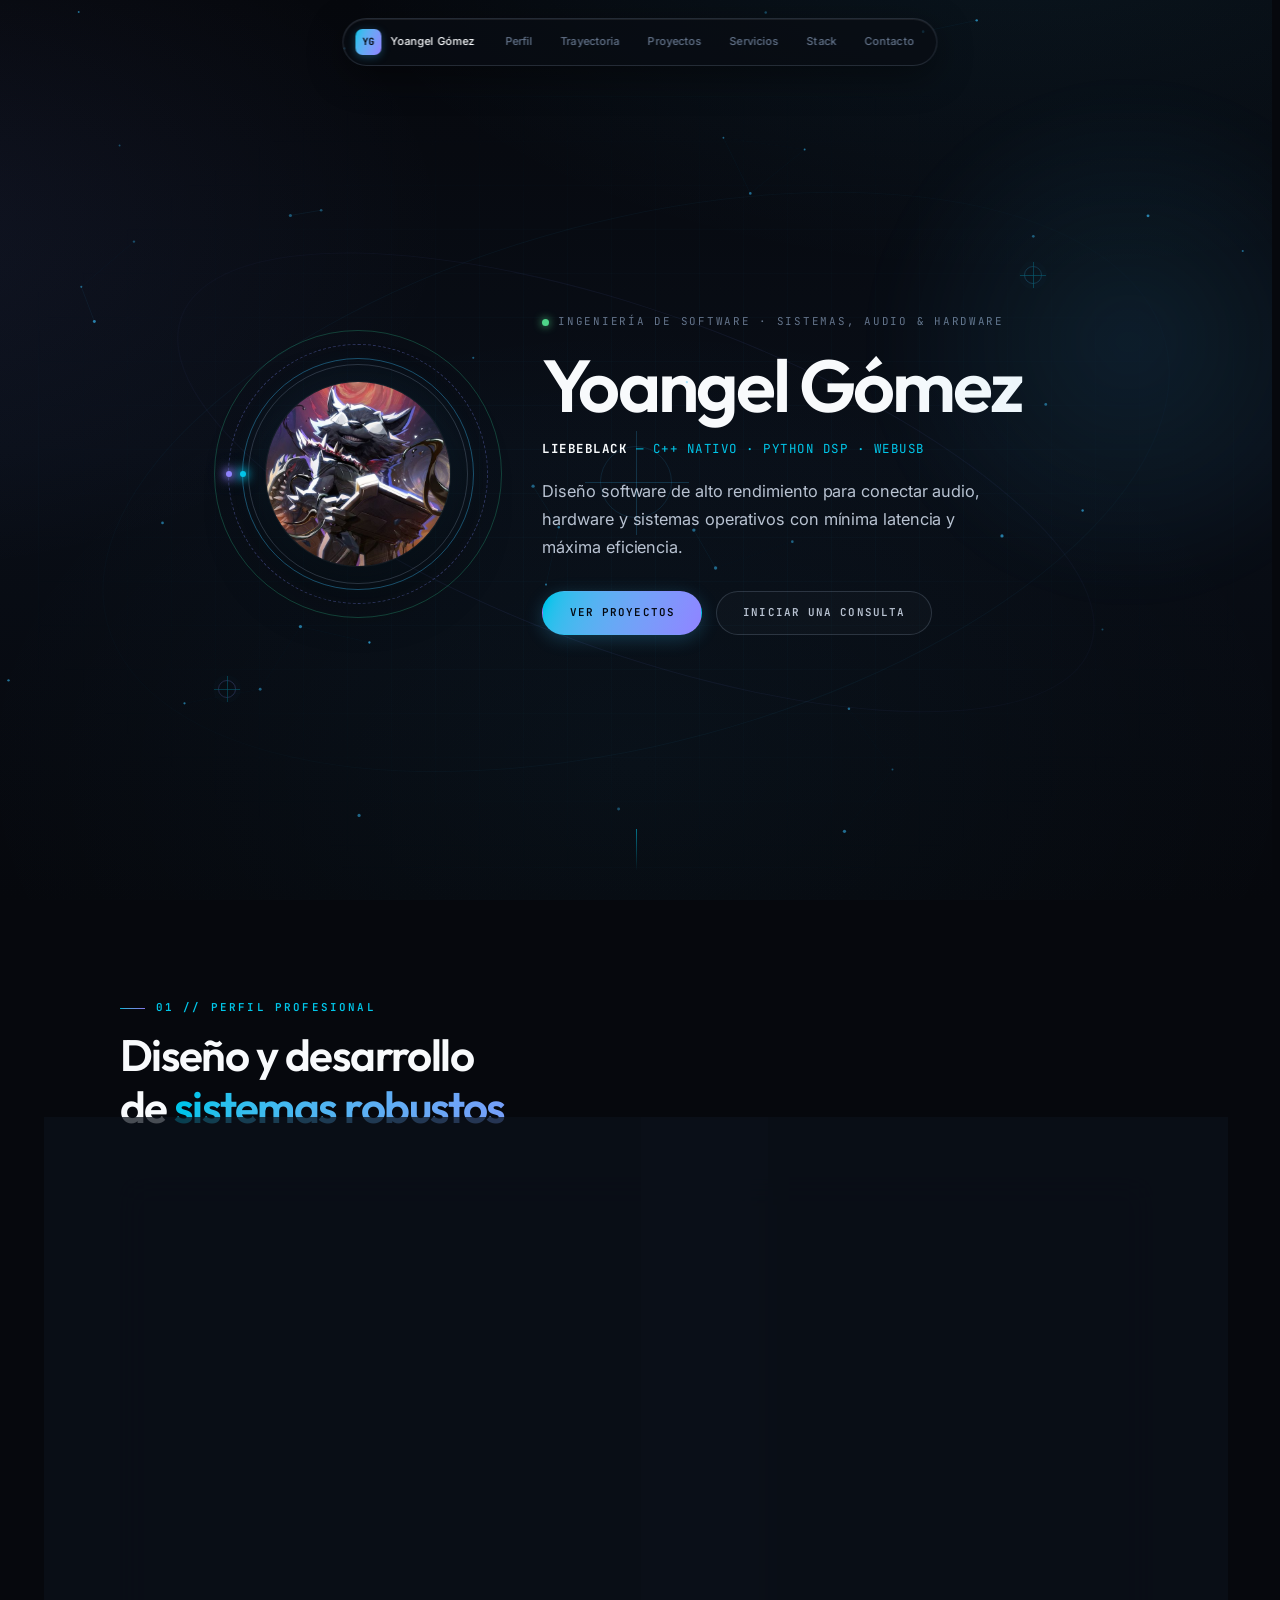
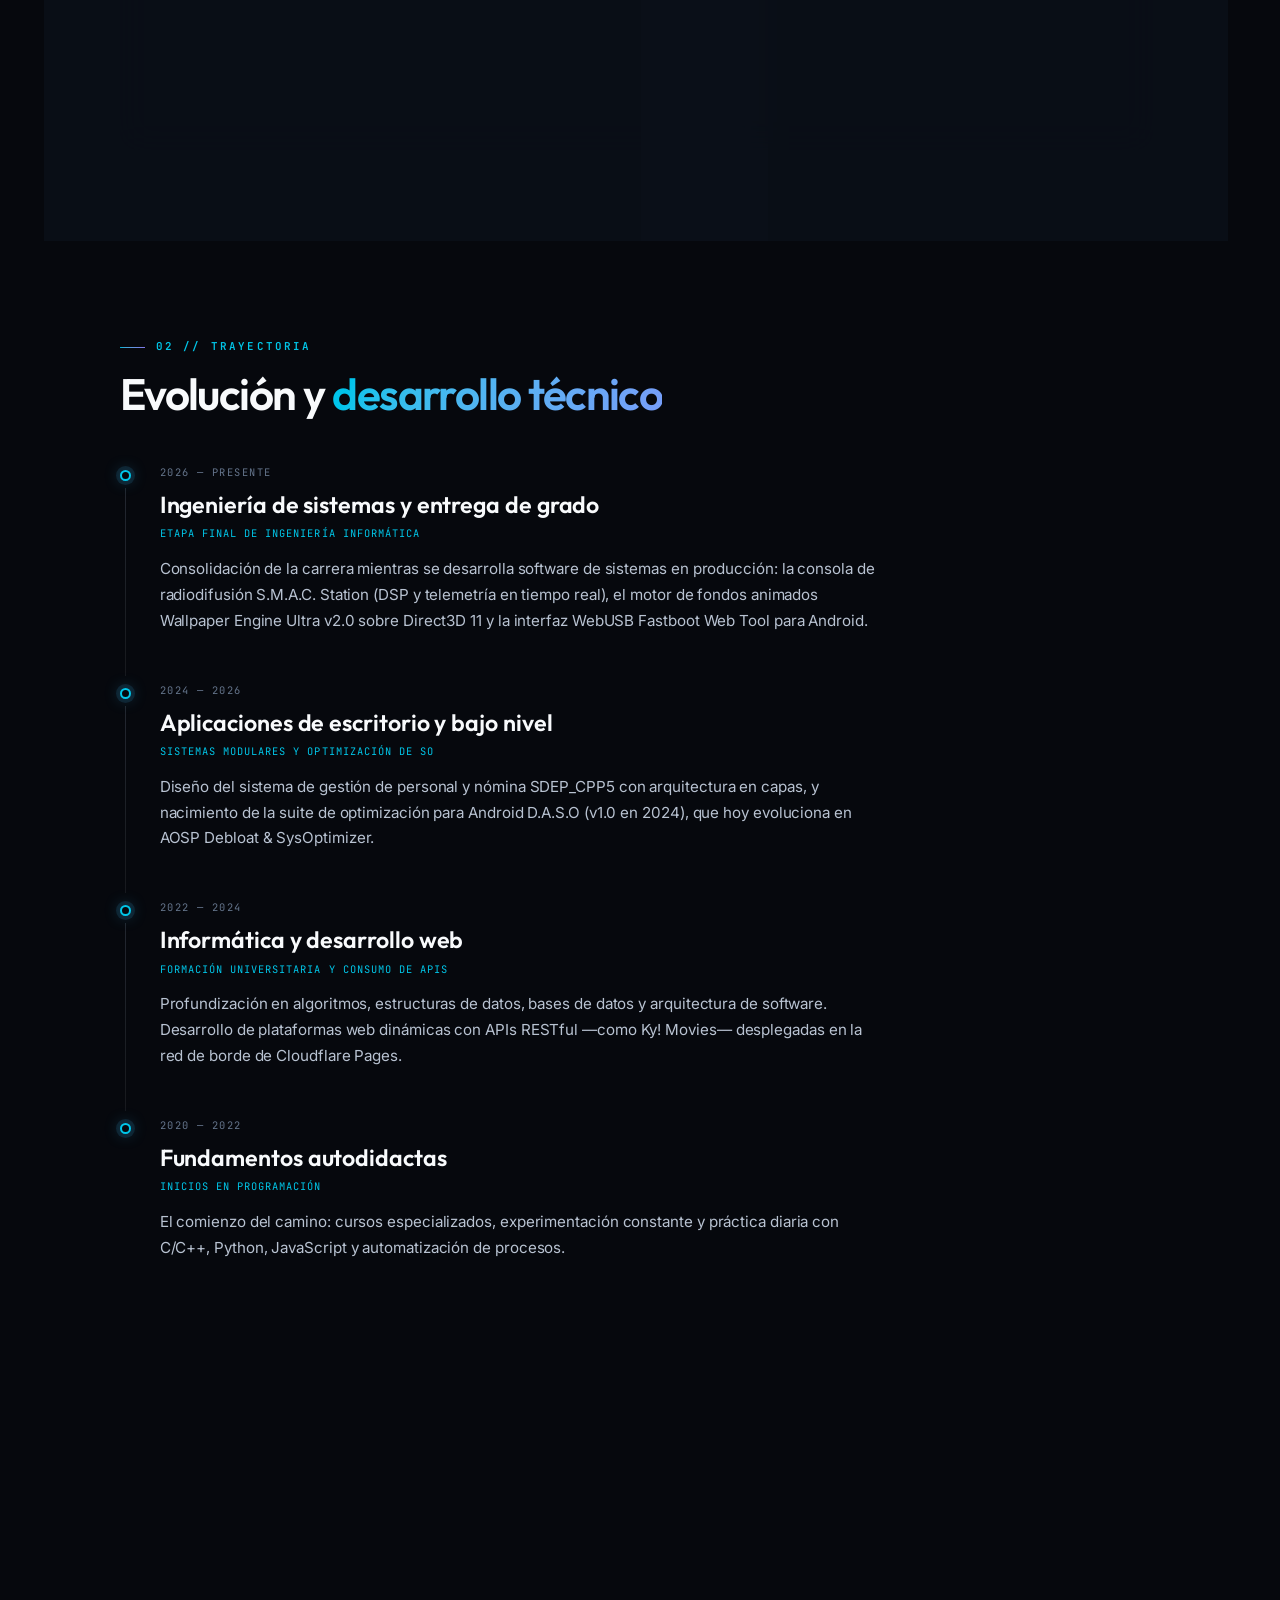
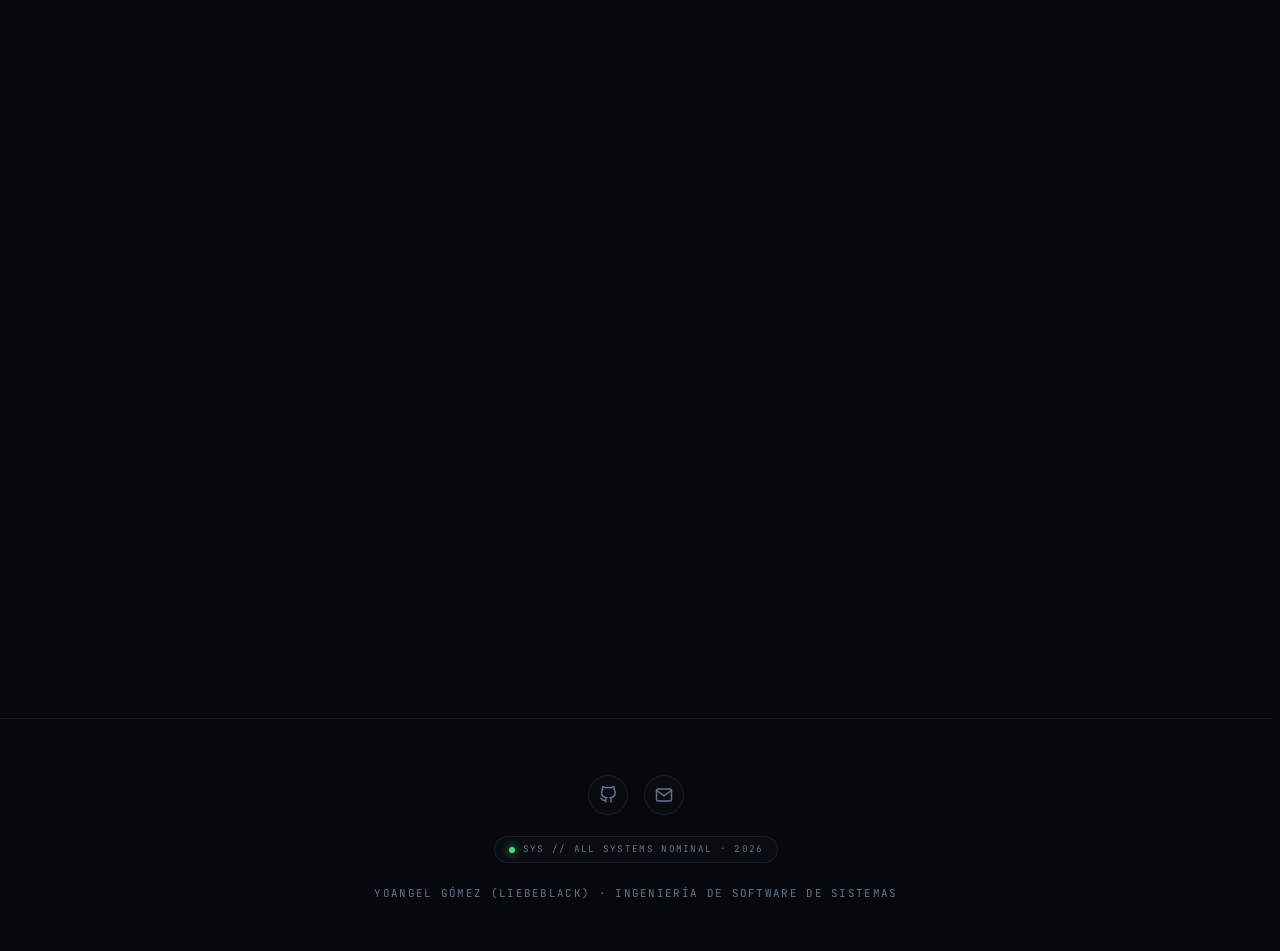
==== commit e9147117: "12.23" ====
--- a/docs/index.html
+++ b/docs/index.html
@@ -150,6 +150,9 @@
 
         <!-- HERO SECTION -->
         <section class="hero-contact" id="hero" aria-label="Introducción">
+            <!-- Quantum Particle Canvas -->
+            <canvas id="atomic-canvas" class="atomic-canvas" aria-hidden="true"></canvas>
+
             <!-- HUD Overlay -->
             <div class="hero-hud" aria-hidden="true">
                 <span class="hud-coordinate hud-coordinate--top">04.735° N · 74.072° W</span>
@@ -162,6 +165,10 @@
 
             <div class="hero-layout">
                 <div class="hero-avatar-container">
+                    <!-- Atomic Orbital Physics Rings -->
+                    <div class="atomic-orbit atomic-orbit--1" aria-hidden="true"><span class="orbit-electron"></span></div>
+                    <div class="atomic-orbit atomic-orbit--2" aria-hidden="true"><span class="orbit-electron"></span></div>
+                    <div class="atomic-orbit atomic-orbit--3" aria-hidden="true"><span class="orbit-electron"></span></div>
                     <div class="hero-avatar">
                         <img src="img/avatar_premium.png" alt="Yoangel Gómez (LiebeBlack)" width="216" height="216" fetchpriority="high" decoding="async">
                     </div>
@@ -305,6 +312,17 @@
                         paramétrico y compuerta de ruido, telemetría en vivo y automatización de
                         locución mediante síntesis de voz (TTS). Persistencia local en SQLite con WAL.
                     </p>
+                    <div class="dsp-visualizer" aria-hidden="true">
+                        <span class="dsp-bar" style="--d: 0.1s; --h: 70%;"></span>
+                        <span class="dsp-bar" style="--d: 0.3s; --h: 92%;"></span>
+                        <span class="dsp-bar" style="--d: 0.05s; --h: 45%;"></span>
+                        <span class="dsp-bar" style="--d: 0.25s; --h: 98%;"></span>
+                        <span class="dsp-bar" style="--d: 0.4s; --h: 65%;"></span>
+                        <span class="dsp-bar" style="--d: 0.15s; --h: 88%;"></span>
+                        <span class="dsp-bar" style="--d: 0.35s; --h: 55%;"></span>
+                        <span class="dsp-bar" style="--d: 0.2s; --h: 82%;"></span>
+                        <span class="dsp-label">DSP LIVE · 48 kHz / 24-bit</span>
+                    </div>
                     <div class="project-tags">
                         <span>Python 3.12</span>
                         <span>CustomTkinter</span>
@@ -328,6 +346,7 @@
                 <article class="project-card" data-aos="fade-up" data-aos-delay="150">
                     <div class="project-meta">
                         <span class="project-category">WebUSB &amp; Hardware Android</span>
+                        <span class="telemetry-badge">USB // STREAM ACTIVE</span>
                         <span class="project-year">Agosto 2026</span>
                     </div>
                     <h3 class="project-title">Fastboot Web Tool</h3>
@@ -354,6 +373,7 @@
                 <article class="project-card" data-aos="fade-up" data-aos-delay="200">
                     <div class="project-meta">
                         <span class="project-category">Plataforma Web &amp; Edge</span>
+                        <span class="telemetry-badge">EDGE // CLOUDFLARE</span>
                         <span class="project-year">2022 — 2026</span>
                     </div>
                     <h3 class="project-title">Ky! Movies</h3>
@@ -383,6 +403,7 @@
                 <article class="project-card" data-aos="fade-up" data-aos-delay="250">
                     <div class="project-meta">
                         <span class="project-category">Gráficos Nativos &amp; Direct3D 11</span>
+                        <span class="telemetry-badge">D3D11 // 120 FPS NATIVE</span>
                         <span class="project-year">Agosto 2026</span>
                     </div>
                     <h3 class="project-title">Wallpaper Engine Ultra v2.0</h3>
--- a/docs/css/base.css
+++ b/docs/css/base.css
@@ -585,14 +585,58 @@
     }
 }
 
-/* ── 12. Accessibility & Reduced Motion ───────────────────────────────────── */
+/* ── 12. Atomic Visual Primitives & Telemetry ─────────────────────────────── */
+.atomic-canvas {
+    position: absolute;
+    inset: 0;
+    width: 100%;
+    height: 100%;
+    pointer-events: none;
+    z-index: 0;
+    opacity: 0.75;
+}
+
+.telemetry-badge {
+    display: inline-flex;
+    align-items: center;
+    gap: 0.45rem;
+    padding: 0.24rem 0.68rem;
+    font-family: var(--font-mono);
+    font-size: 0.58rem;
+    font-weight: 600;
+    letter-spacing: 0.14em;
+    text-transform: uppercase;
+    color: var(--emerald);
+    background: rgba(52, 211, 153, 0.06);
+    border: 1px solid rgba(52, 211, 153, 0.28);
+    border-radius: var(--r-pill);
+    box-shadow: 0 0 12px rgba(52, 211, 153, 0.08);
+}
+
+.telemetry-badge::before {
+    content: '';
+    width: 5px;
+    height: 5px;
+    border-radius: 50%;
+    background: var(--emerald);
+    box-shadow: 0 0 8px var(--emerald);
+    animation: telemetryPulse 2.2s ease-in-out infinite;
+}
+
+@keyframes telemetryPulse {
+    0%, 100% { opacity: 0.4; transform: scale(0.85); }
+    50%      { opacity: 1; transform: scale(1.15); }
+}
+
+/* ── 13. Accessibility & Reduced Motion ───────────────────────────────────── */
 @media (prefers-reduced-motion: reduce) {
     html {
         scroll-behavior: auto;
     }
 
-    body::before {
-        display: none;
+    body::before,
+    .atomic-canvas {
+        display: none !important;
     }
 
     *,
@@ -608,3 +652,4 @@
         transform: none !important;
     }
 }
+
--- a/docs/css/style.css
+++ b/docs/css/style.css
@@ -298,15 +298,17 @@
     max-width: var(--container);
 }
 
-/* Hero Avatar */
+/* Hero Avatar & 3D Atomic Orbitals */
 .hero-avatar-container {
     position: relative;
-    width: 204px;
-    height: 204px;
+    width: 216px;
+    height: 216px;
     display: flex;
     justify-content: center;
     align-items: center;
     flex-shrink: 0;
+    perspective: 850px;
+    transform-style: preserve-3d;
     animation: heroFloat 7s ease-in-out infinite;
 }
 
@@ -326,6 +328,71 @@
     inset: -2px;
     border-radius: 50%;
     border: 1px solid rgba(183, 205, 232, 0.2);
+}
+
+/* Atomic Orbital Geometry */
+.atomic-orbit {
+    position: absolute;
+    border-radius: 50%;
+    pointer-events: none;
+    transform-style: preserve-3d;
+    z-index: 3;
+}
+
+.atomic-orbit--1 {
+    inset: -8px;
+    border: 1px solid rgba(56, 189, 248, 0.38);
+    animation: orbitSpin1 12s linear infinite;
+}
+
+.atomic-orbit--2 {
+    inset: -22px;
+    border: 1px dashed rgba(129, 140, 248, 0.32);
+    animation: orbitSpin2 18s linear infinite reverse;
+}
+
+.atomic-orbit--3 {
+    inset: -36px;
+    border: 1px solid rgba(52, 211, 153, 0.26);
+    animation: orbitSpin3 24s linear infinite;
+}
+
+.orbit-electron {
+    position: absolute;
+    top: 50%;
+    left: 0;
+    width: 6px;
+    height: 6px;
+    margin-top: -3px;
+    margin-left: -3px;
+    border-radius: 50%;
+    background: var(--accent);
+    box-shadow: 0 0 10px 2px var(--accent), 0 0 18px rgba(56, 189, 248, 0.65);
+}
+
+.atomic-orbit--2 .orbit-electron {
+    background: var(--accent-2);
+    box-shadow: 0 0 10px 2px var(--accent-2), 0 0 18px rgba(129, 140, 248, 0.65);
+}
+
+.atomic-orbit--3 .orbit-electron {
+    background: var(--emerald);
+    box-shadow: 0 0 10px 2px var(--emerald), 0 0 18px rgba(52, 211, 153, 0.65);
+}
+
+@keyframes orbitSpin1 {
+    0%   { transform: rotateX(68deg) rotateY(18deg) rotateZ(0deg); }
+    100% { transform: rotateX(68deg) rotateY(18deg) rotateZ(360deg); }
+}
+
+@keyframes orbitSpin2 {
+    0%   { transform: rotateX(72deg) rotateY(-36deg) rotateZ(0deg); }
+    100% { transform: rotateX(72deg) rotateY(-36deg) rotateZ(360deg); }
+}
+
+@keyframes orbitSpin3 {
+    0%   { transform: rotateX(58deg) rotateY(65deg) rotateZ(0deg); }
+    100% { transform: rotateX(58deg) rotateY(65deg) rotateZ(360deg); }
 }
 
 .hero-avatar {
@@ -639,8 +706,37 @@
 
 .project-card--featured {
     grid-column: 1 / -1;
+    position: relative;
     background: linear-gradient(135deg, rgba(56, 189, 248, 0.08) 0%, rgba(129, 140, 248, 0.035) 60%), var(--bg-1);
-    border-color: rgba(56, 189, 248, 0.22);
+    border-color: rgba(56, 189, 248, 0.28);
+    overflow: hidden;
+}
+
+.project-card--featured::before {
+    content: '';
+    position: absolute;
+    inset: 0;
+    border-radius: inherit;
+    padding: 1px;
+    background: conic-gradient(
+        from 0deg at 50% 50%,
+        transparent 0deg,
+        rgba(56, 189, 248, 0.55) 60deg,
+        rgba(129, 140, 248, 0.55) 120deg,
+        transparent 180deg
+    );
+    -webkit-mask: linear-gradient(#fff 0 0) content-box, linear-gradient(#fff 0 0);
+    mask: linear-gradient(#fff 0 0) content-box, linear-gradient(#fff 0 0);
+    -webkit-mask-composite: xor;
+    mask-composite: exclude;
+    pointer-events: none;
+    animation: rotateBeam 9s linear infinite;
+    opacity: 0.85;
+}
+
+@keyframes rotateBeam {
+    from { transform: rotate(0deg); }
+    to   { transform: rotate(360deg); }
 }
 
 .project-card--featured::after {
@@ -703,6 +799,49 @@
     line-height: 1.68;
     color: var(--tx-1);
     max-width: 72ch;
+}
+
+/* Live DSP Visualizer Widget (S.M.A.C. Station) */
+.dsp-visualizer {
+    display: inline-flex;
+    align-items: flex-end;
+    gap: 4px;
+    height: 38px;
+    padding: 0.4rem 0.85rem;
+    margin: 0 0 1.35rem;
+    background: rgba(8, 12, 20, 0.75);
+    border: 1px solid rgba(56, 189, 248, 0.22);
+    border-radius: var(--r-sm);
+    box-shadow: inset 0 1px 0 rgba(255, 255, 255, 0.04), 0 4px 16px rgba(0, 0, 0, 0.35);
+    backdrop-filter: blur(8px);
+    -webkit-backdrop-filter: blur(8px);
+}
+
+.dsp-bar {
+    width: 3px;
+    height: var(--h, 60%);
+    background: linear-gradient(180deg, var(--emerald) 0%, var(--accent) 70%);
+    border-radius: 2px;
+    animation: dspPulse 1.4s ease-in-out infinite alternate;
+    animation-delay: var(--d, 0s);
+    transform-origin: bottom;
+}
+
+@keyframes dspPulse {
+    0%   { transform: scaleY(0.2); opacity: 0.4; }
+    50%  { transform: scaleY(1); opacity: 1; }
+    100% { transform: scaleY(0.4); opacity: 0.65; }
+}
+
+.dsp-label {
+    margin-left: 0.65rem;
+    font-family: var(--font-mono);
+    font-size: 0.58rem;
+    font-weight: 600;
+    letter-spacing: 0.14em;
+    color: var(--emerald);
+    align-self: center;
+    white-space: nowrap;
 }
 
 .project-tags {
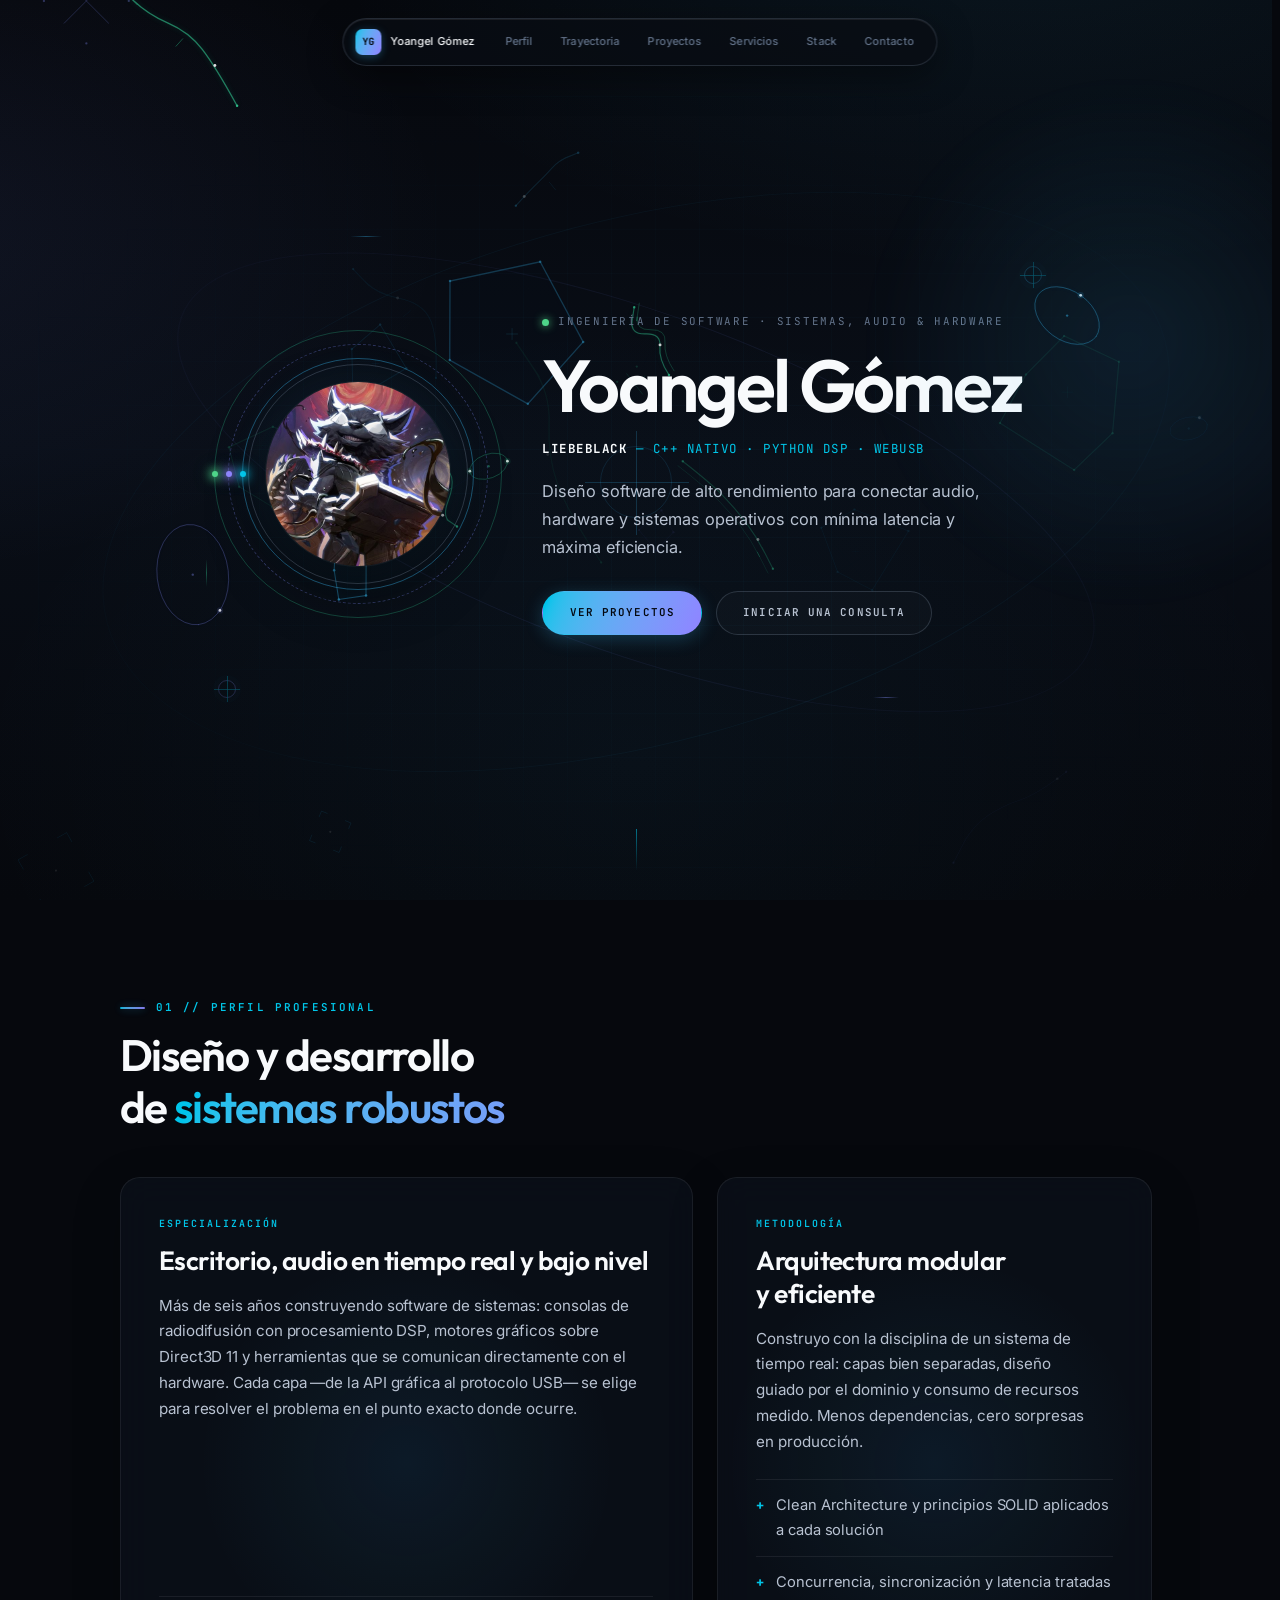
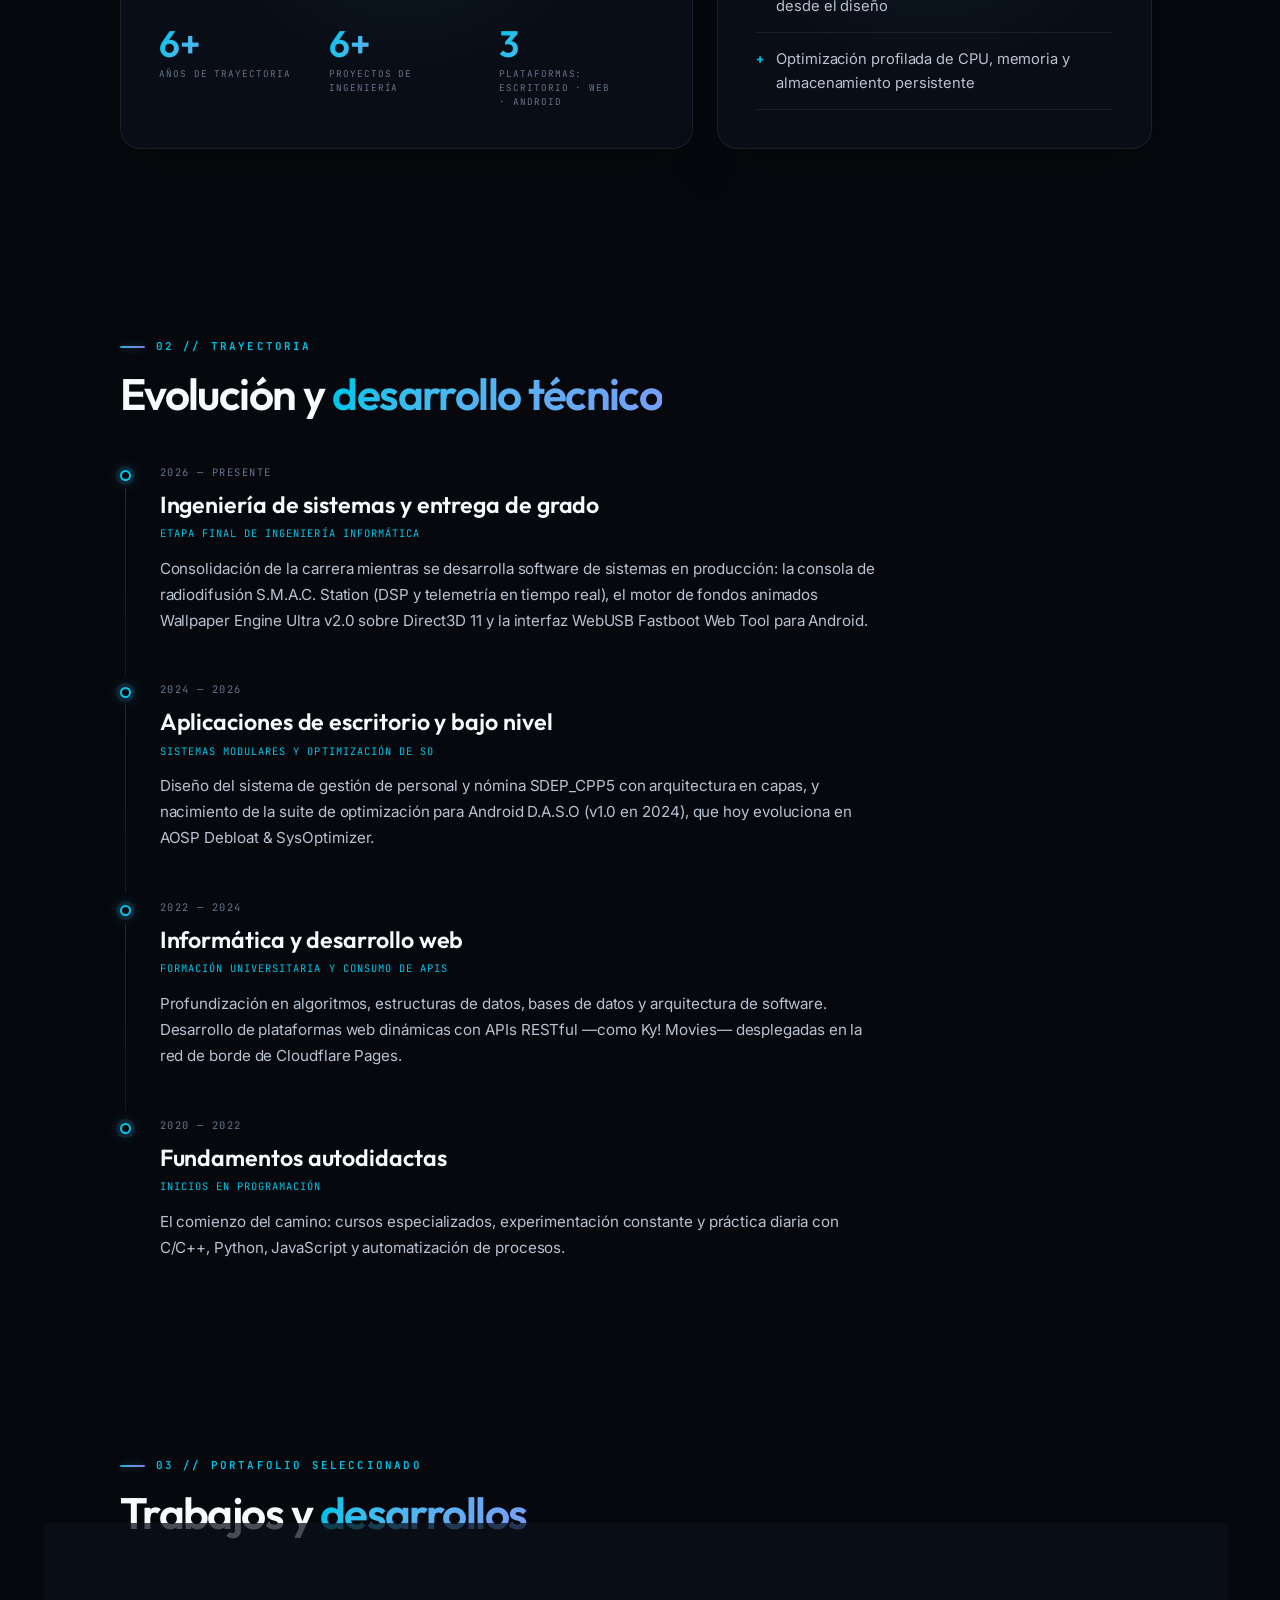
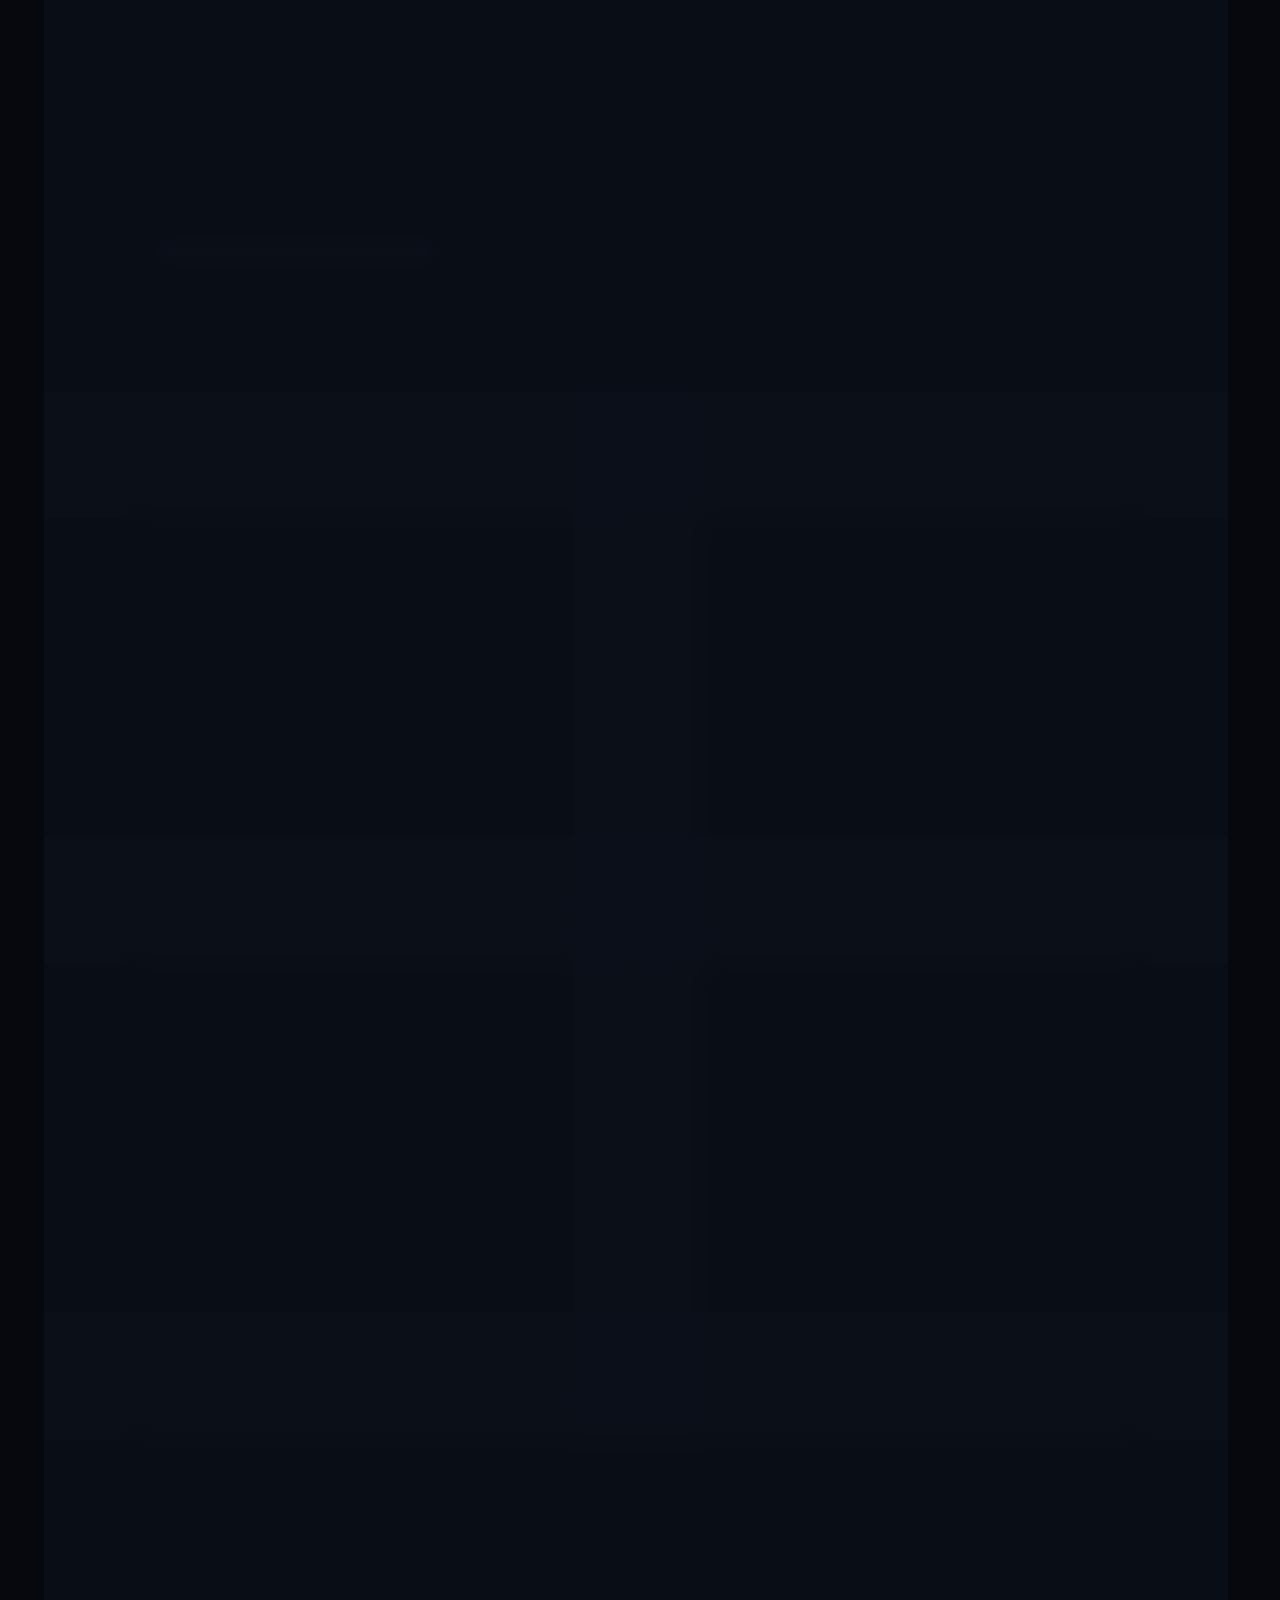
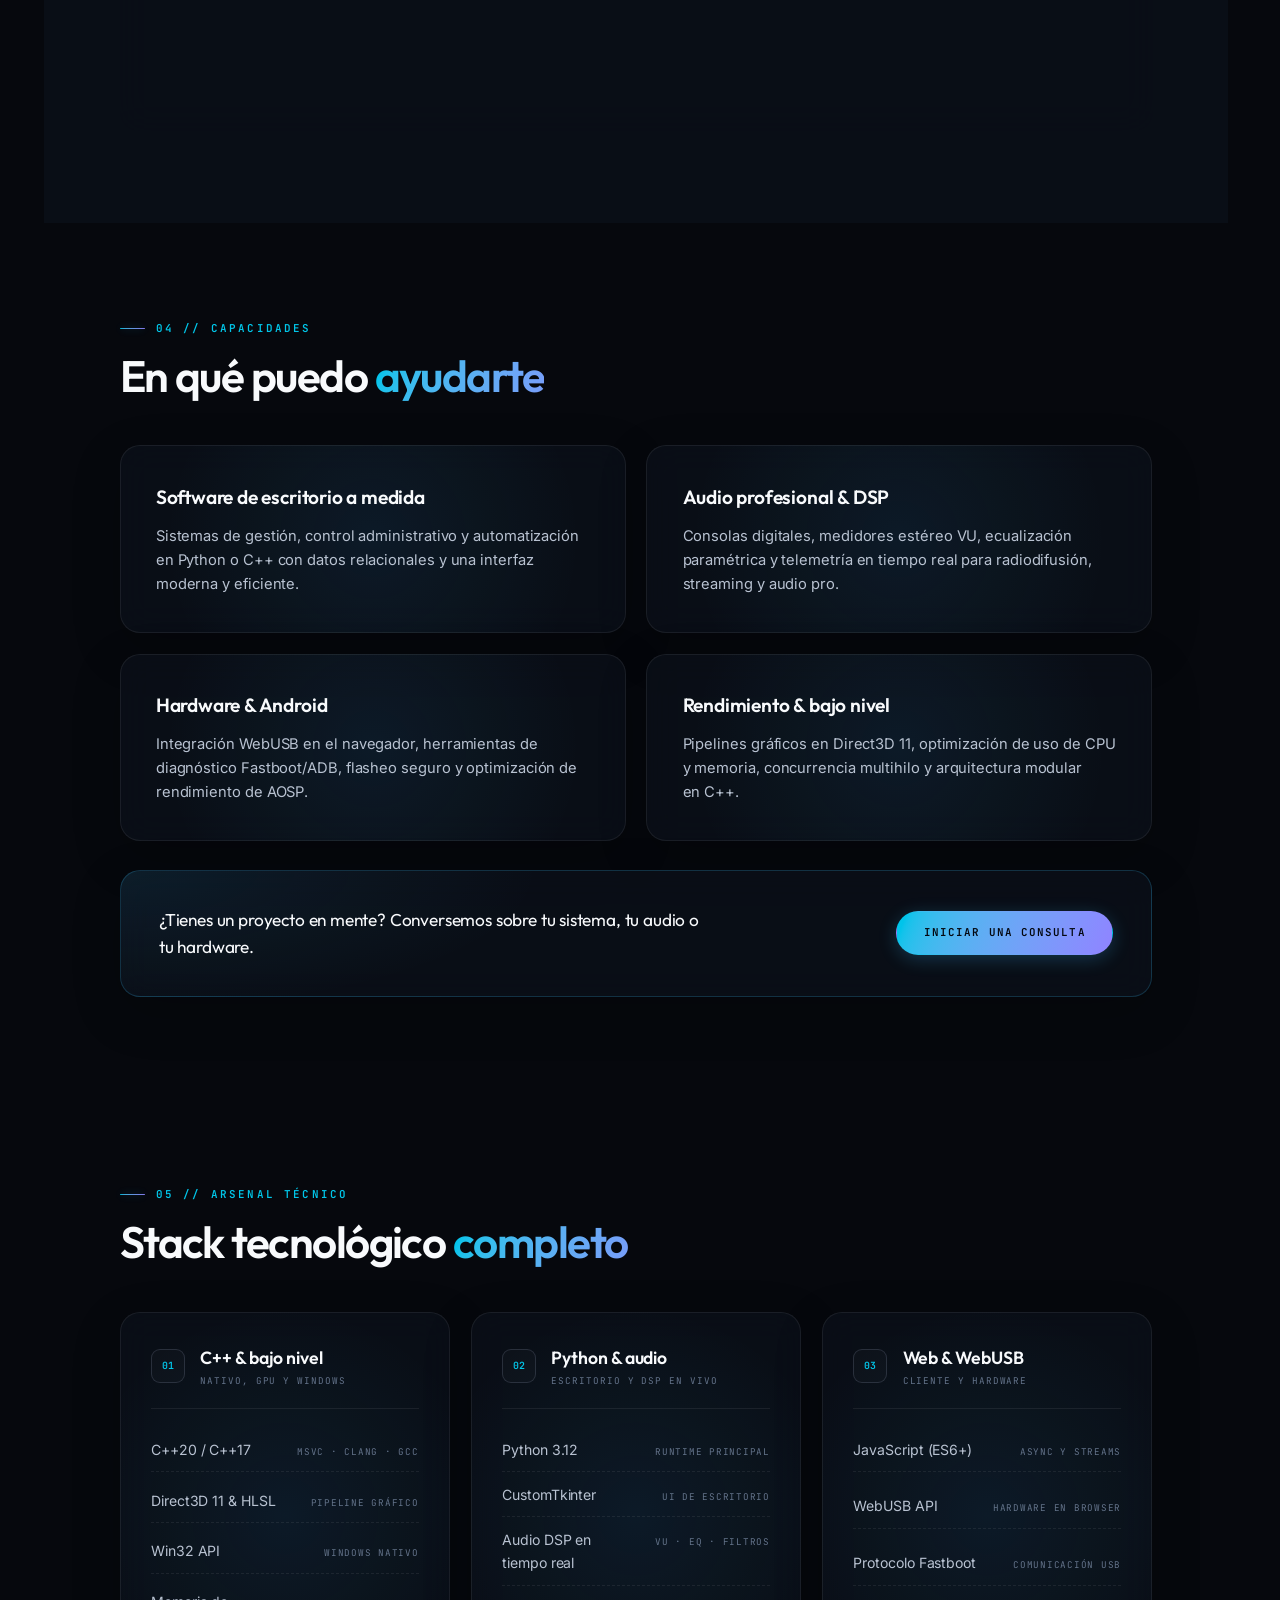
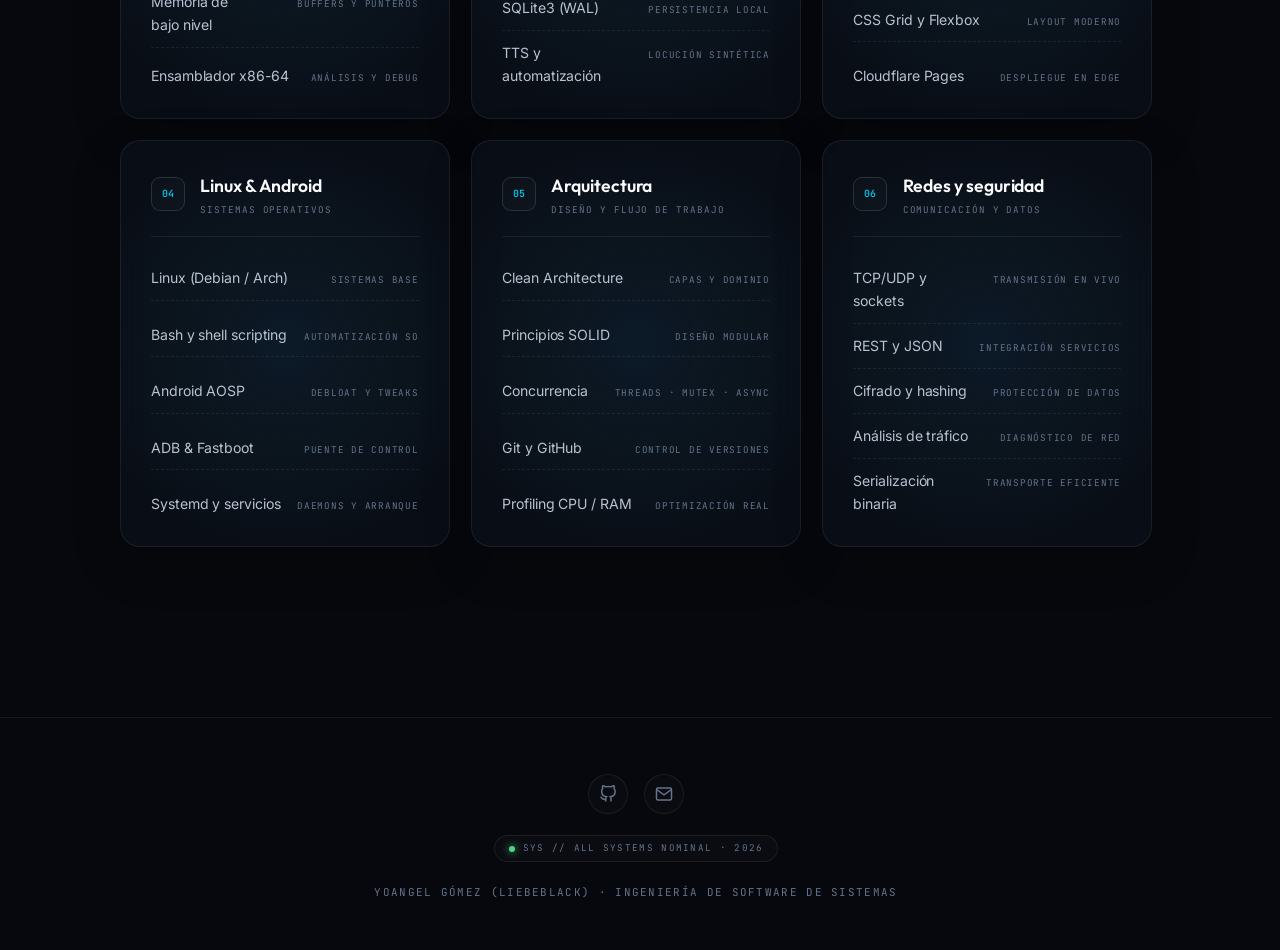
==== commit 7c69508c: "hmm1" ====
--- a/docs/index.html
+++ b/docs/index.html
@@ -51,6 +51,7 @@
           "@id": "https://liebeblack.github.io/LiebeBlack/#person",
           "name": "Yoangel Gómez",
           "alternateName": "LiebeBlack",
+          "email": "GomezYoangel@gmail.com",
           "url": "https://liebeblack.github.io/LiebeBlack/",
           "image": "https://liebeblack.github.io/LiebeBlack/img/avatar_premium.png",
           "jobTitle": "Ingeniero de Software & Arquitecto de Sistemas",
@@ -109,8 +110,8 @@
         </style>
     </noscript>
 
-    <link rel="stylesheet" href="css/base.css?v=15.0">
-    <link rel="stylesheet" href="css/style.css?v=15.0">
+    <link rel="stylesheet" href="css/base.css?v=21.0">
+    <link rel="stylesheet" href="css/style.css?v=21.0">
     <meta name="google-site-verification" content="sIcVnR7j8Ux5H0mz0PAwFFTlCZnvJDmp1WnddLR1kUI">
 </head>
 
@@ -125,6 +126,9 @@
         <div class="preloader__logo">YG</div>
         <span class="preloader__status">Iniciando sistemas // Nominal</span>
     </div>
+
+    <!-- Quantum Particle Canvas (Whole Page Fullscreen Living Network) -->
+    <canvas id="atomic-canvas" class="atomic-canvas" aria-hidden="true"></canvas>
 
     <!-- Floating Pill Navigation -->
     <header>
@@ -150,9 +154,6 @@
 
         <!-- HERO SECTION -->
         <section class="hero-contact" id="hero" aria-label="Introducción">
-            <!-- Quantum Particle Canvas -->
-            <canvas id="atomic-canvas" class="atomic-canvas" aria-hidden="true"></canvas>
-
             <!-- HUD Overlay -->
             <div class="hero-hud" aria-hidden="true">
                 <span class="hud-coordinate hud-coordinate--top">04.735° N · 74.072° W</span>
@@ -161,6 +162,9 @@
                 <span class="hud-target hud-target--one"></span>
                 <span class="hud-target hud-target--two"></span>
                 <span class="hud-crosshair"></span>
+                <span class="hud-quantum-tick hud-quantum-tick--1"></span>
+                <span class="hud-quantum-tick hud-quantum-tick--2"></span>
+                <span class="hud-quantum-tick hud-quantum-tick--3"></span>
             </div>
 
             <div class="hero-layout">
@@ -644,8 +648,8 @@
                         <path d="M9 19c-5 1.5-5-2.5-7-3m14 6v-3.87a3.37 3.37 0 0 0-.94-2.61c3.14-.35 6.44-1.54 6.44-7A5.44 5.44 0 0 0 20 4.77 5.07 5.07 0 0 0 19.91 1S18.73.65 16 2.48a13.38 13.38 0 0 0-7 0C6.27.65 5.09 1 5.09 1A5.07 5.07 0 0 0 5 4.77a5.44 5.44 0 0 0-1.5 3.78c0 5.42 3.3 6.61 6.44 7A3.37 3.37 0 0 0 9 18.13V22"></path>
                     </svg>
                 </a>
-                <a href="mailto:contact@yoangelgomez.dev" aria-label="Enviar correo electrónico directo a Yoangel Gómez">
-                    <svg width="18" height="18" viewBox="0 0 24 24" fill="none" stroke="currentColor" stroke-width="2" aria-hidden="true">
+                <a href="mailto:GomezYoangel@gmail.com" aria-label="Enviar correo electrónico directo a Yoangel Gómez">
+                    <svg width="18" height="18" viewBox="0 0 24 24" fill="none" stroke="currentColor" stroke-width="2" aria-hidden="true" focusable="false">
                         <path d="M4 4h16c1.1 0 2 .9 2 2v12c0 1.1-.9 2-2 2H4c-1.1 0-2-.9-2-2V6c0-1.1.9-2 2-2z"></path>
                         <polyline points="22,6 12,13 2,6"></polyline>
                     </svg>
@@ -660,8 +664,8 @@
     </footer>
 
     <!-- SCRIPTS -->
-    <script src="js/common.js?v=15.0"></script>
-    <script src="js/script.js?v=15.0"></script>
+    <script src="js/common.js?v=21.0"></script>
+    <script src="js/script.js?v=21.0"></script>
 </body>
 
 </html>
--- a/docs/css/base.css
+++ b/docs/css/base.css
@@ -36,10 +36,16 @@
     --tx-2: #64748b;
     --tx-3: #475569;
 
-    /* Perceptual OKLCH Accents (Modern Chrome 157+ & Firefox 167+) */
+    /* Perceptual OKLCH Accents with Solid Fallbacks */
+    --accent: #38bdf8;
     --accent: oklch(0.76 0.14 216);
+    --accent-glow: #7dd3fc;
     --accent-glow: oklch(0.85 0.12 210);
+    --accent-2: #818cf8;
     --accent-2: oklch(0.68 0.18 285);
+    --emerald: #34d399;
+    --emerald: oklch(0.78 0.16 155);
+    --accent-emerald: #34d399;
     --accent-emerald: oklch(0.78 0.16 155);
     --accent-soft: rgba(56, 189, 248, 0.09);
     --accent-soft-2: rgba(129, 140, 248, 0.08);
@@ -256,6 +262,7 @@
     display: flex;
     align-items: center;
     gap: 0.95rem;
+    max-width: 100%;
     padding: 0.42rem 0.6rem 0.42rem 0.75rem;
     background: rgba(8, 12, 19, 0.75);
     backdrop-filter: blur(18px) saturate(160%);
@@ -280,6 +287,7 @@
     text-decoration: none;
     white-space: nowrap;
     padding-right: 0.15rem;
+    flex-shrink: 0;
 }
 
 .nav-brand__mark {
@@ -311,6 +319,13 @@
     margin: 0;
     padding: 0;
     white-space: nowrap;
+    overflow-x: auto;
+    scrollbar-width: none;
+    -ms-overflow-style: none;
+}
+
+.nav-contact__links::-webkit-scrollbar {
+    display: none;
 }
 
 .nav-contact__links a {
@@ -325,6 +340,7 @@
     padding: 0.45rem 0.8rem;
     border-radius: var(--r-pill);
     white-space: nowrap;
+    flex-shrink: 0;
     transition: color 0.3s var(--ease), background 0.3s var(--ease);
 }
 
@@ -374,9 +390,17 @@
 .section-label::before {
     content: '';
     width: 1.6rem;
-    height: 1px;
+    height: 1.5px;
     background: var(--grad);
     opacity: 0.9;
+    border-radius: 1px;
+    box-shadow: 0 0 8px rgba(56, 189, 248, 0.45);
+    animation: quantumLabelPulse 3s ease-in-out infinite alternate;
+}
+
+@keyframes quantumLabelPulse {
+    0%   { transform: scaleX(0.85); opacity: 0.5; box-shadow: 0 0 4px rgba(56, 189, 248, 0.25); }
+    100% { transform: scaleX(1.15); opacity: 1; box-shadow: 0 0 10px rgba(56, 189, 248, 0.85); }
 }
 
 .section-title {
@@ -587,13 +611,16 @@
 
 /* ── 12. Atomic Visual Primitives & Telemetry ─────────────────────────────── */
 .atomic-canvas {
-    position: absolute;
-    inset: 0;
-    width: 100%;
-    height: 100%;
+    position: fixed;
+    top: 0;
+    left: 0;
+    width: 100vw;
+    height: 100vh;
+    width: 100dvw;
+    height: 100dvh;
     pointer-events: none;
     z-index: 0;
-    opacity: 0.75;
+    opacity: 0.88;
 }
 
 .telemetry-badge {
@@ -628,28 +655,10 @@
     50%      { opacity: 1; transform: scale(1.15); }
 }
 
-/* ── 13. Accessibility & Reduced Motion ───────────────────────────────────── */
+/* ── 13. Accessibility & Motion Polish ───────────────────────────────────── */
 @media (prefers-reduced-motion: reduce) {
     html {
         scroll-behavior: auto;
     }
-
-    body::before,
-    .atomic-canvas {
-        display: none !important;
-    }
-
-    *,
-    *::before,
-    *::after {
-        animation-duration: 0.001ms !important;
-        animation-iteration-count: 1 !important;
-        transition-duration: 0.001ms !important;
-    }
-
-    html.js [data-aos] {
-        opacity: 1 !important;
-        transform: none !important;
-    }
-}
-
+}
+
--- a/docs/css/style.css
+++ b/docs/css/style.css
@@ -5,7 +5,7 @@
 
 /* ── 1. Scroll Anchoring & Section Shells ─────────────────────────────────── */
 section[id] {
-    scroll-margin-top: 5rem;
+    scroll-margin-top: clamp(4.5rem, 7vw, 5.5rem);
 }
 
 .section-profile,
@@ -19,15 +19,6 @@
     padding: clamp(4rem, 7vw, 6rem) 5%;
     position: relative;
     z-index: 1;
-}
-
-/* Modern Content Visibility for Instant Below-the-fold Performance */
-.section-experience,
-.section-projects,
-.section-services,
-.section-stack {
-    content-visibility: auto;
-    contain-intrinsic-size: auto 650px;
 }
 
 .section-header {
@@ -265,6 +256,12 @@
     border: 1px solid rgba(56, 189, 248, 0.12);
     border-radius: 50%;
     transform: translate(-50%, -50%);
+    animation: hudCrosshairRotate 50s linear infinite;
+}
+
+@keyframes hudCrosshairRotate {
+    from { transform: translate(-50%, -50%) rotate(0deg); }
+    to   { transform: translate(-50%, -50%) rotate(360deg); }
 }
 
 .hud-crosshair::before,
@@ -286,6 +283,47 @@
     height: 104px;
     left: 35px;
     top: -16px;
+}
+
+/* Floating Quantum Micro-Ticks */
+.hud-quantum-tick {
+    position: absolute;
+    pointer-events: none;
+    border-radius: 1px;
+    background: linear-gradient(90deg, transparent, rgba(56, 189, 248, 0.7), transparent);
+    animation: quantumTickFloat 7s ease-in-out infinite alternate;
+}
+
+.hud-quantum-tick--1 {
+    top: 18%;
+    left: 26%;
+    width: 32px;
+    height: 1px;
+    animation-delay: 0s;
+}
+
+.hud-quantum-tick--2 {
+    bottom: 22%;
+    right: 28%;
+    width: 26px;
+    height: 1px;
+    background: linear-gradient(90deg, transparent, rgba(129, 140, 248, 0.7), transparent);
+    animation-delay: 2.2s;
+}
+
+.hud-quantum-tick--3 {
+    top: 60%;
+    left: 14%;
+    width: 1px;
+    height: 28px;
+    background: linear-gradient(180deg, transparent, rgba(52, 211, 153, 0.7), transparent);
+    animation-delay: 4s;
+}
+
+@keyframes quantumTickFloat {
+    0%   { opacity: 0.15; transform: translate3d(0, 0, 0) scale(0.8); }
+    50%  { opacity: 0.9; transform: translate3d(10px, -8px, 0) scale(1.15); box-shadow: 0 0 8px rgba(56, 189, 248, 0.4); }
+    100% { opacity: 0.2; transform: translate3d(20px, -14px, 0) scale(0.9); }
 }
 
 /* Hero Content Layout */
@@ -1206,14 +1244,3 @@
     }
 }
 
-/* ── 10. Reduced Motion Support ───────────────────────────────────── */
-@media (prefers-reduced-motion: reduce) {
-    .hero-contact::before,
-    .hero-contact::after,
-    .hero-avatar-container,
-    .hero-avatar-container::before,
-    .hud-scanline,
-    .hud-target {
-        animation: none;
-    }
-}
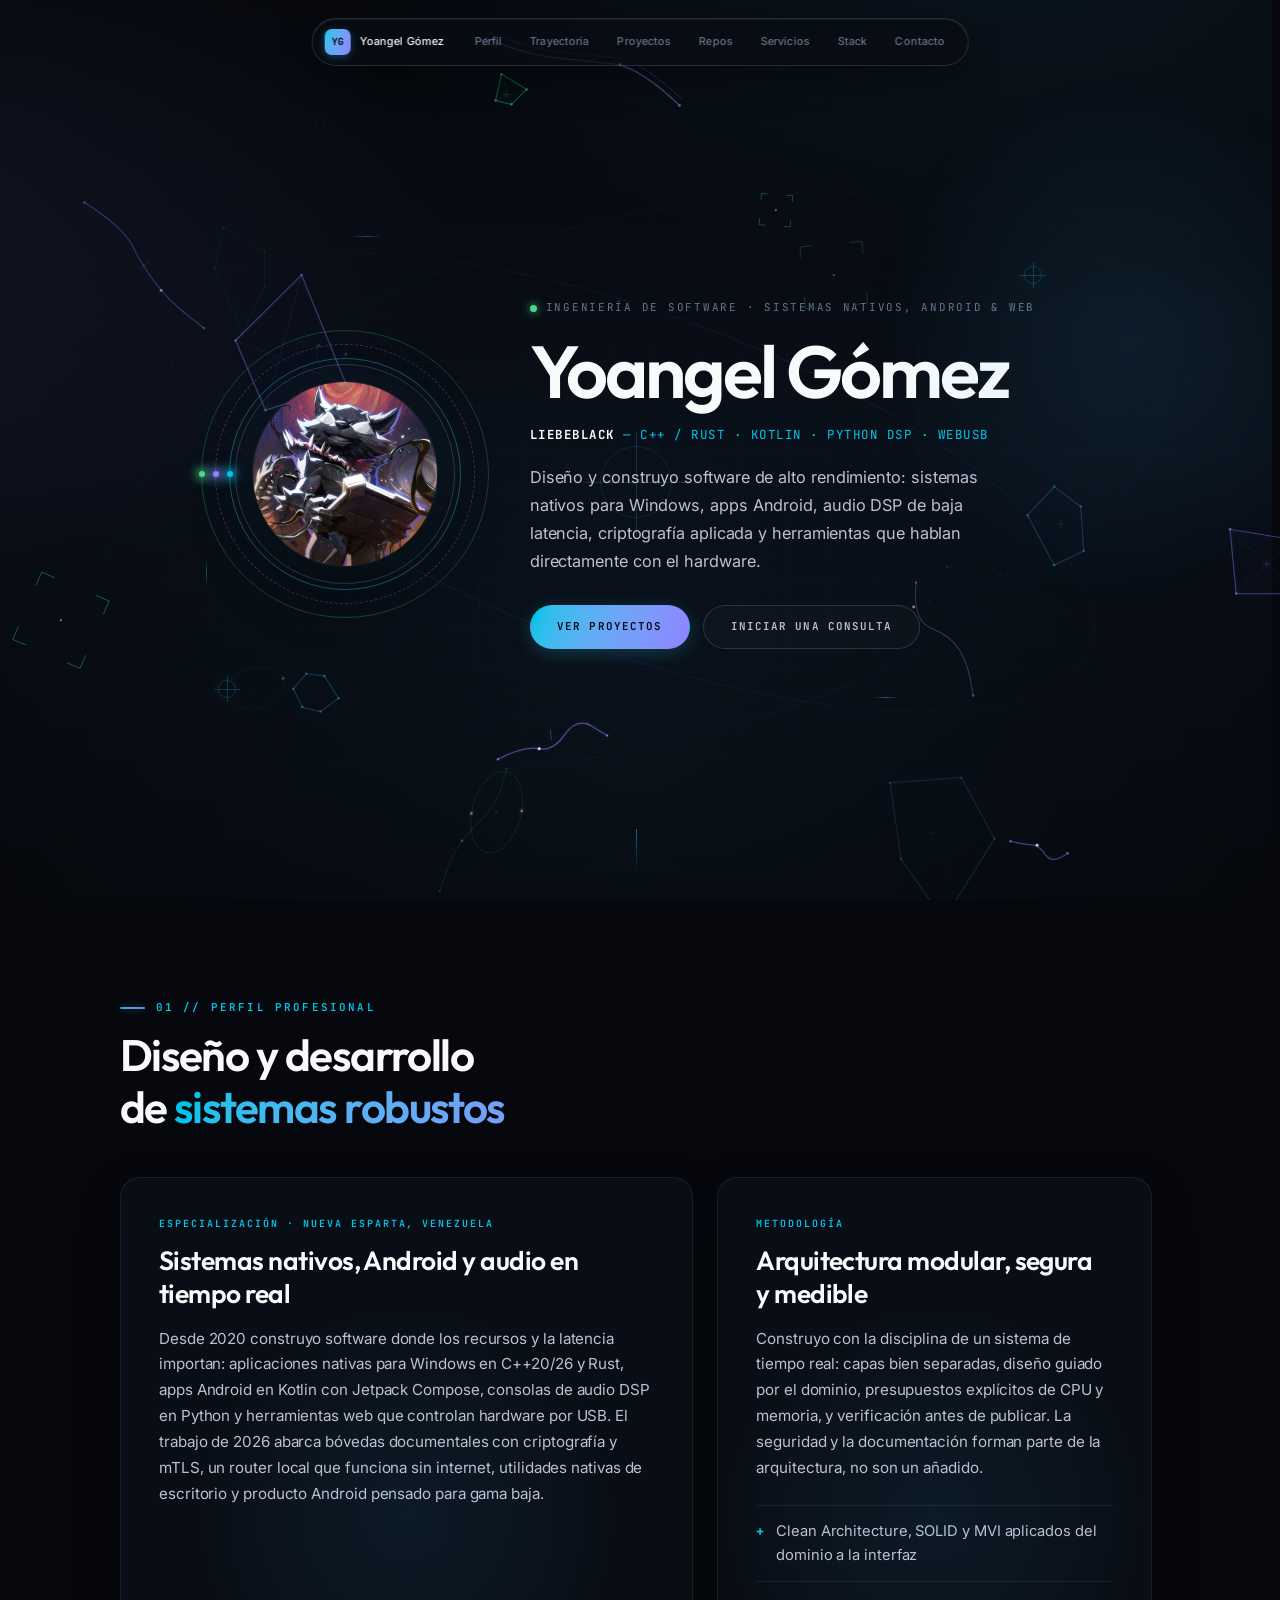
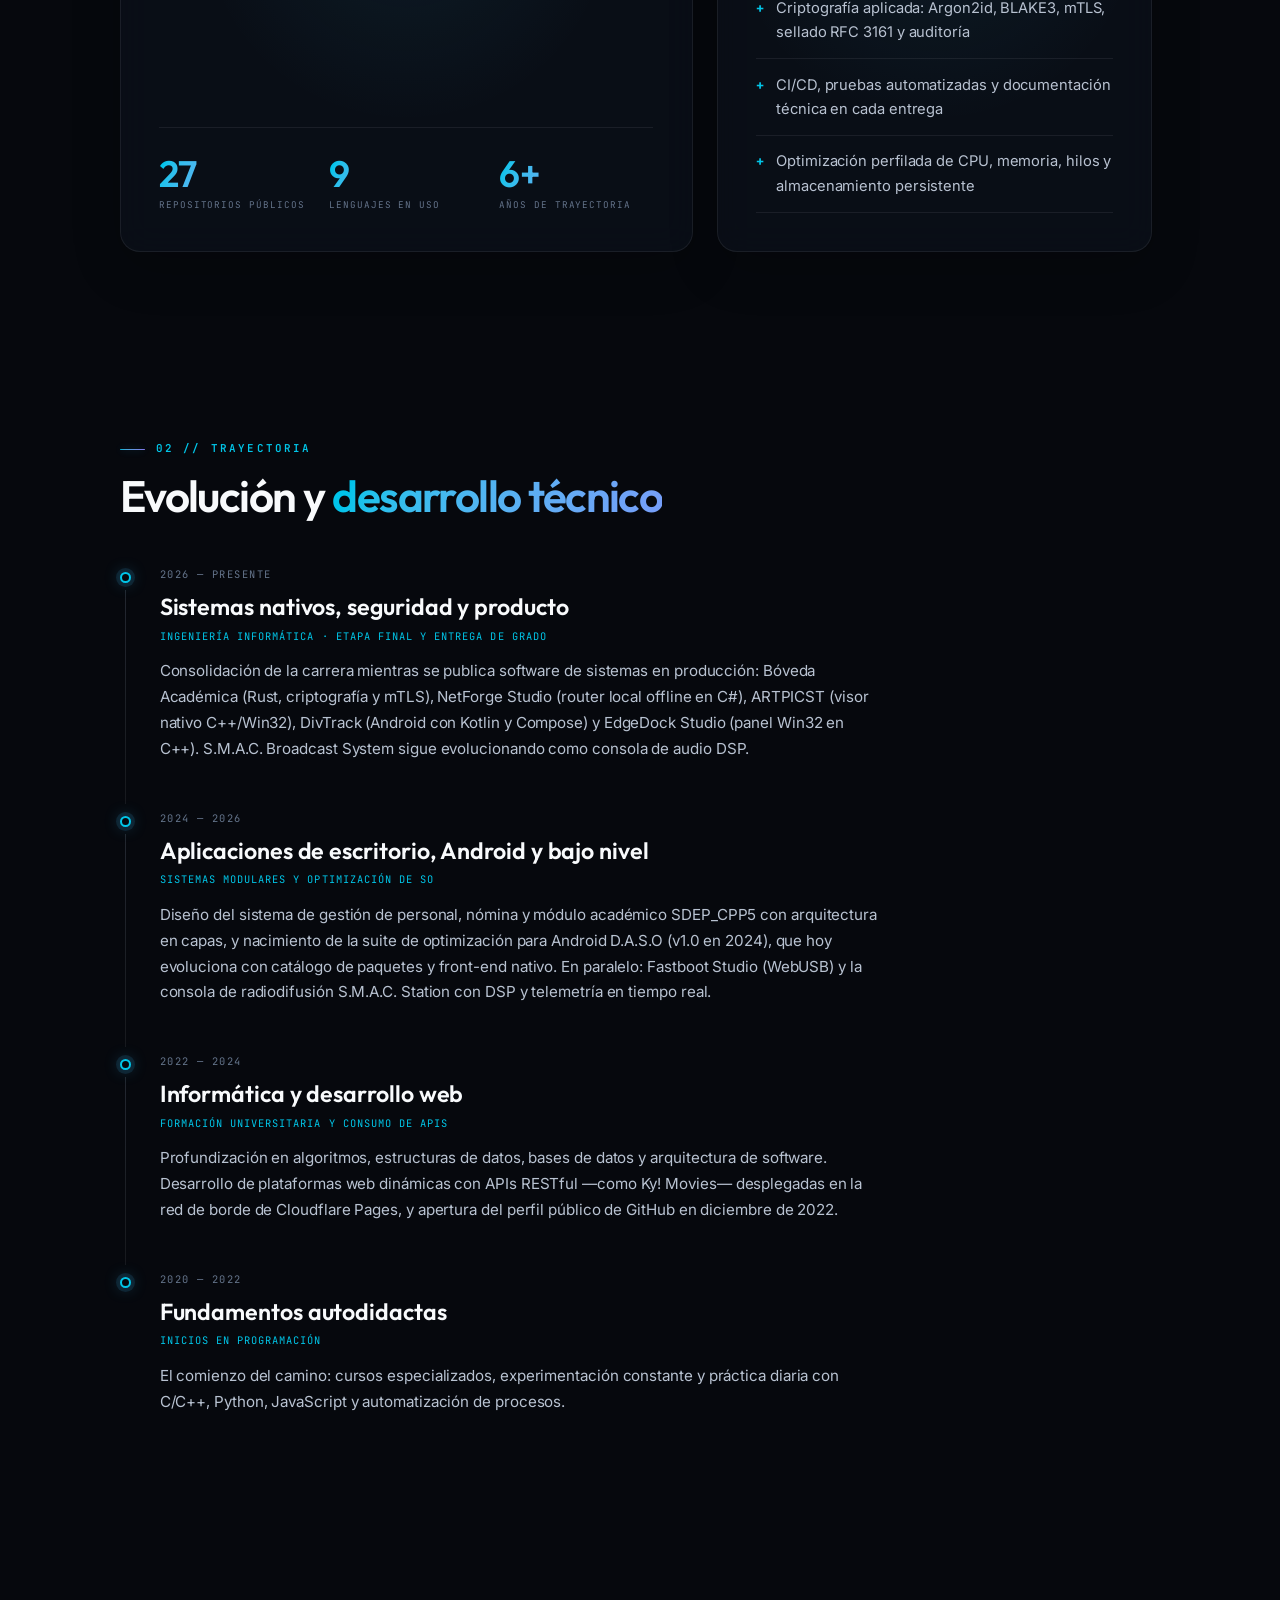
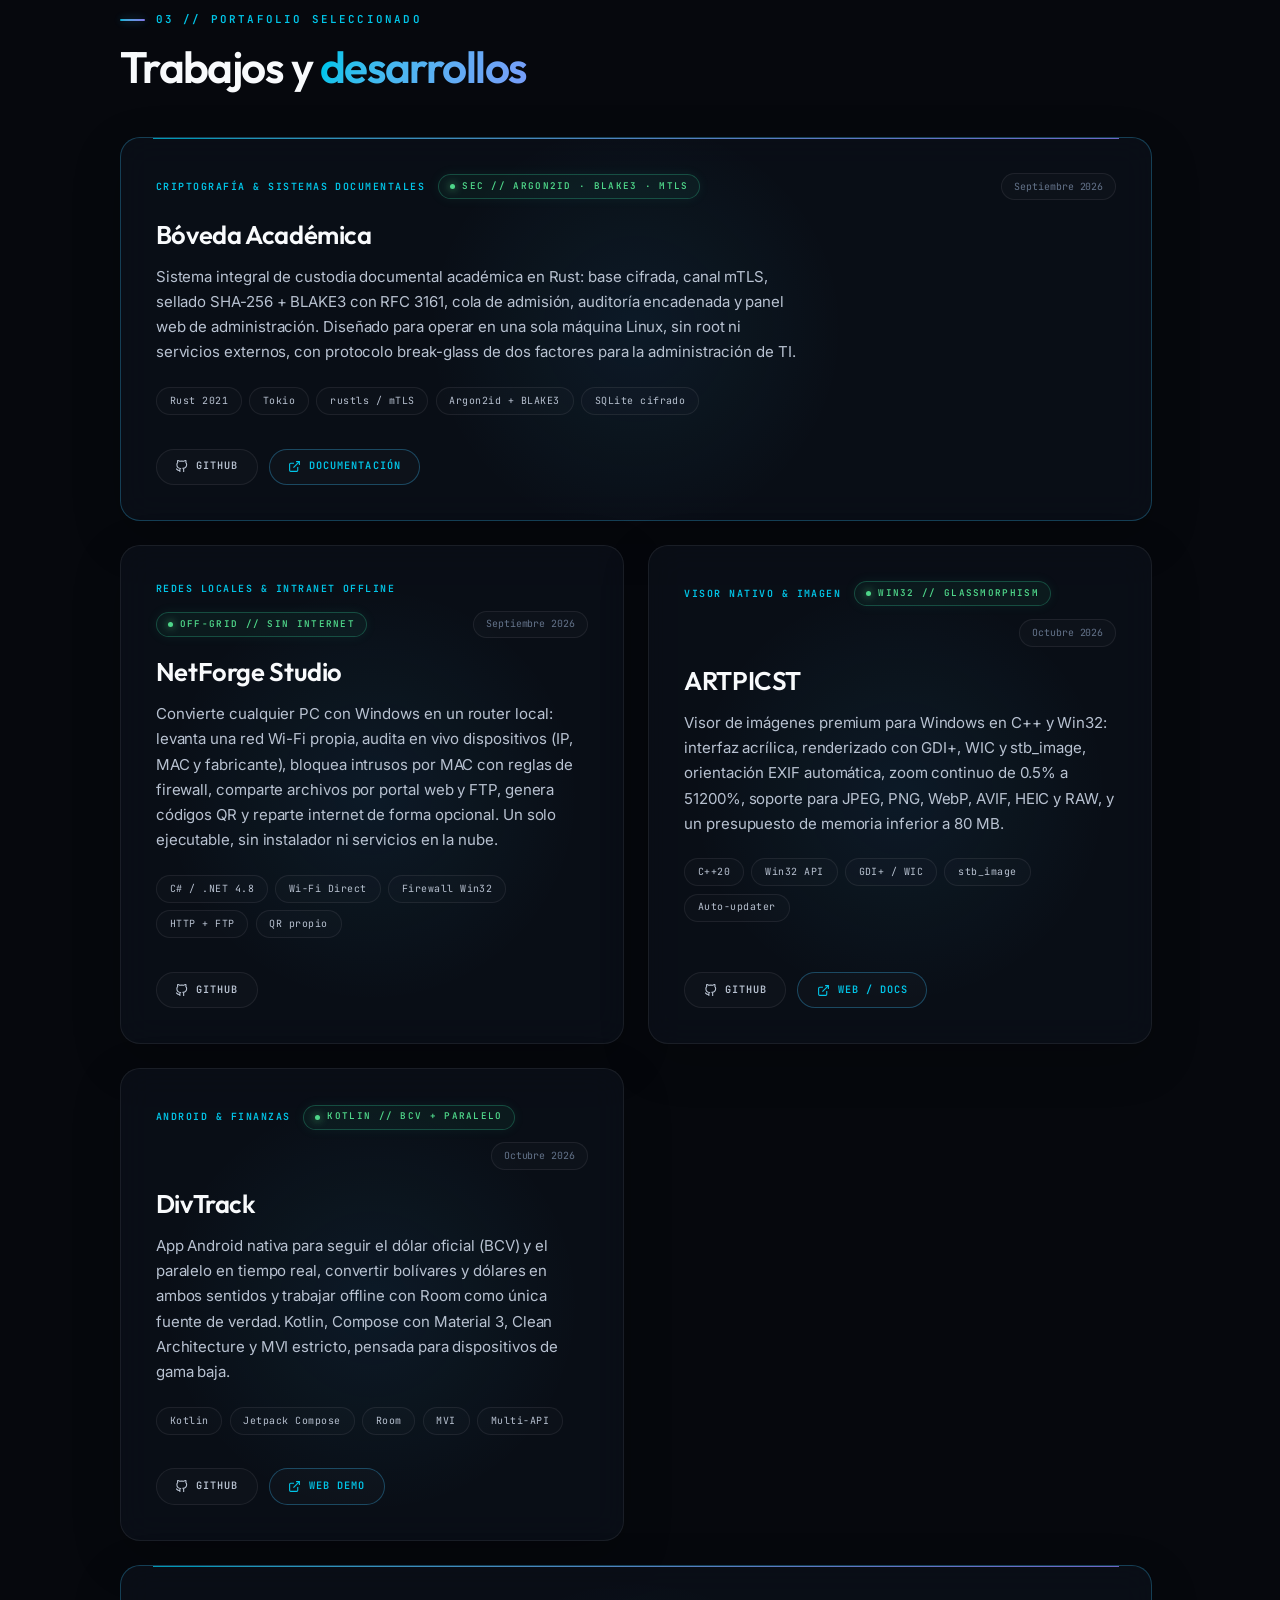
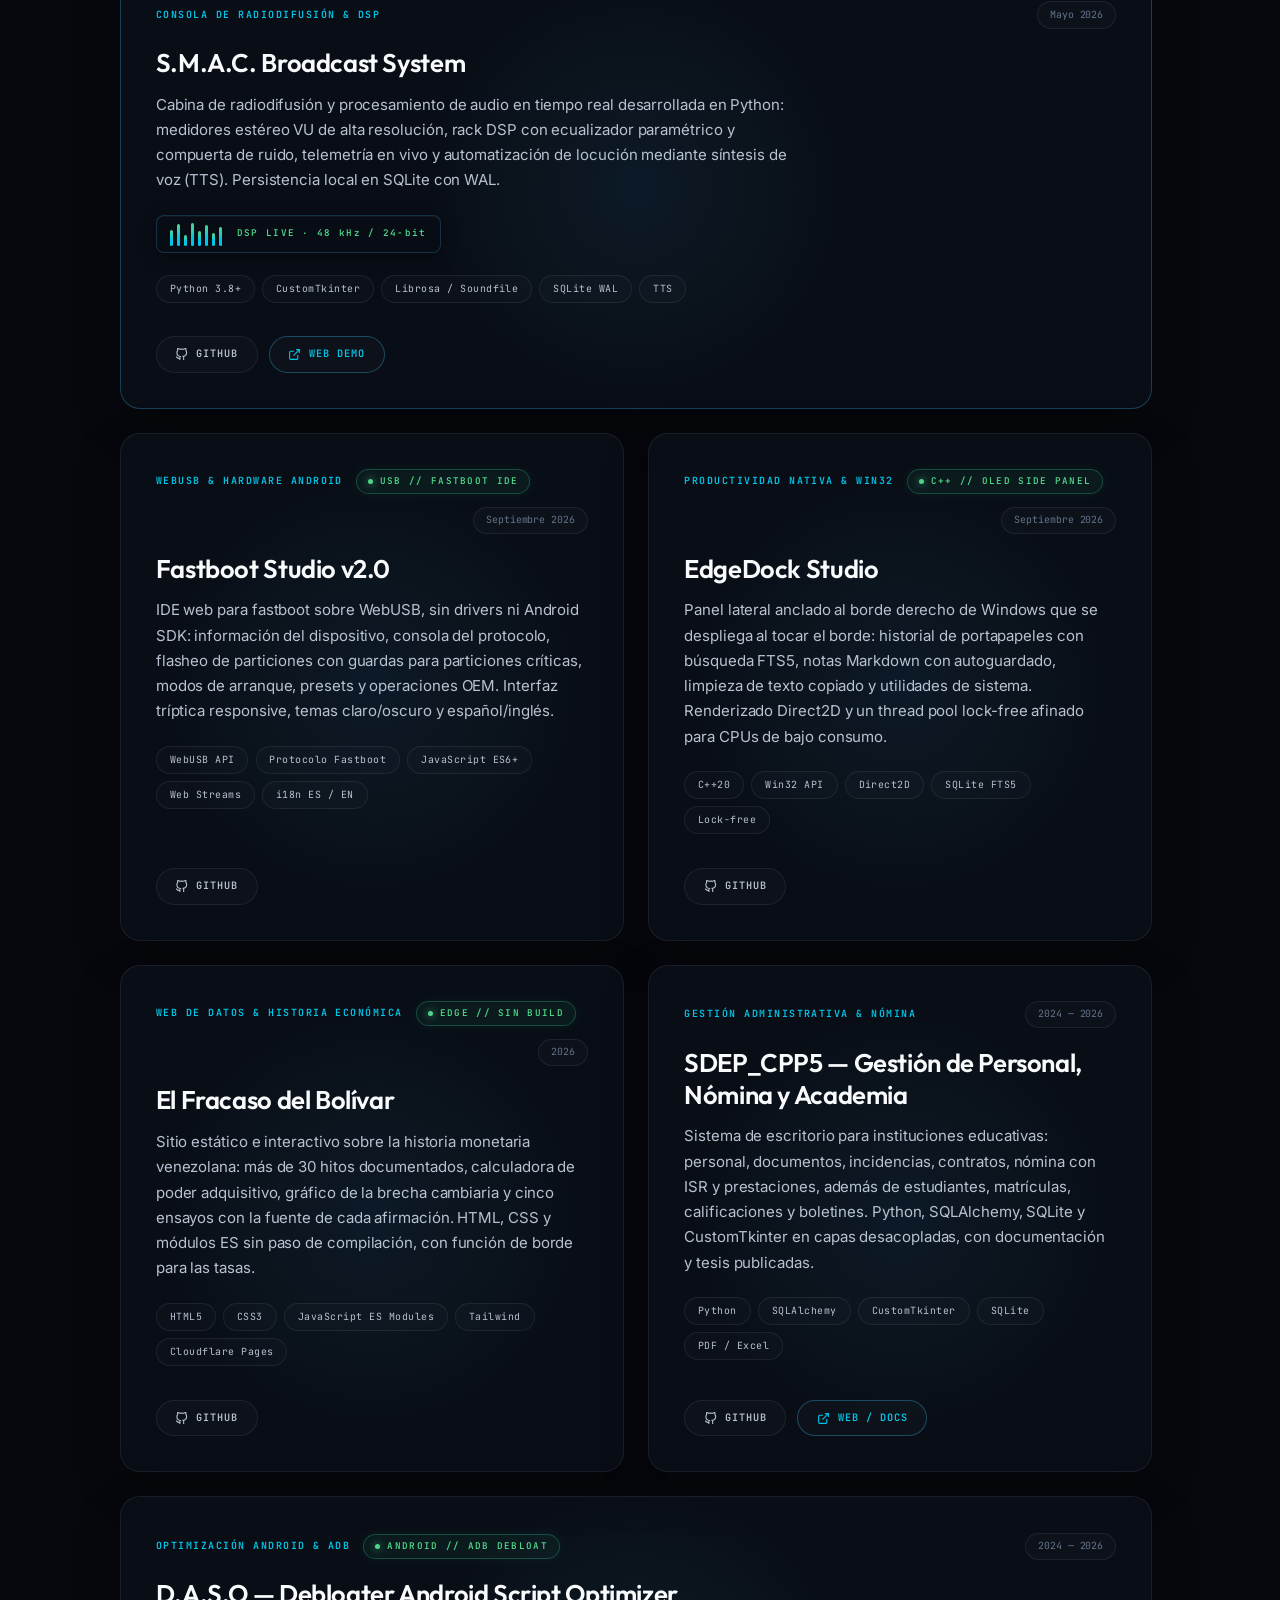
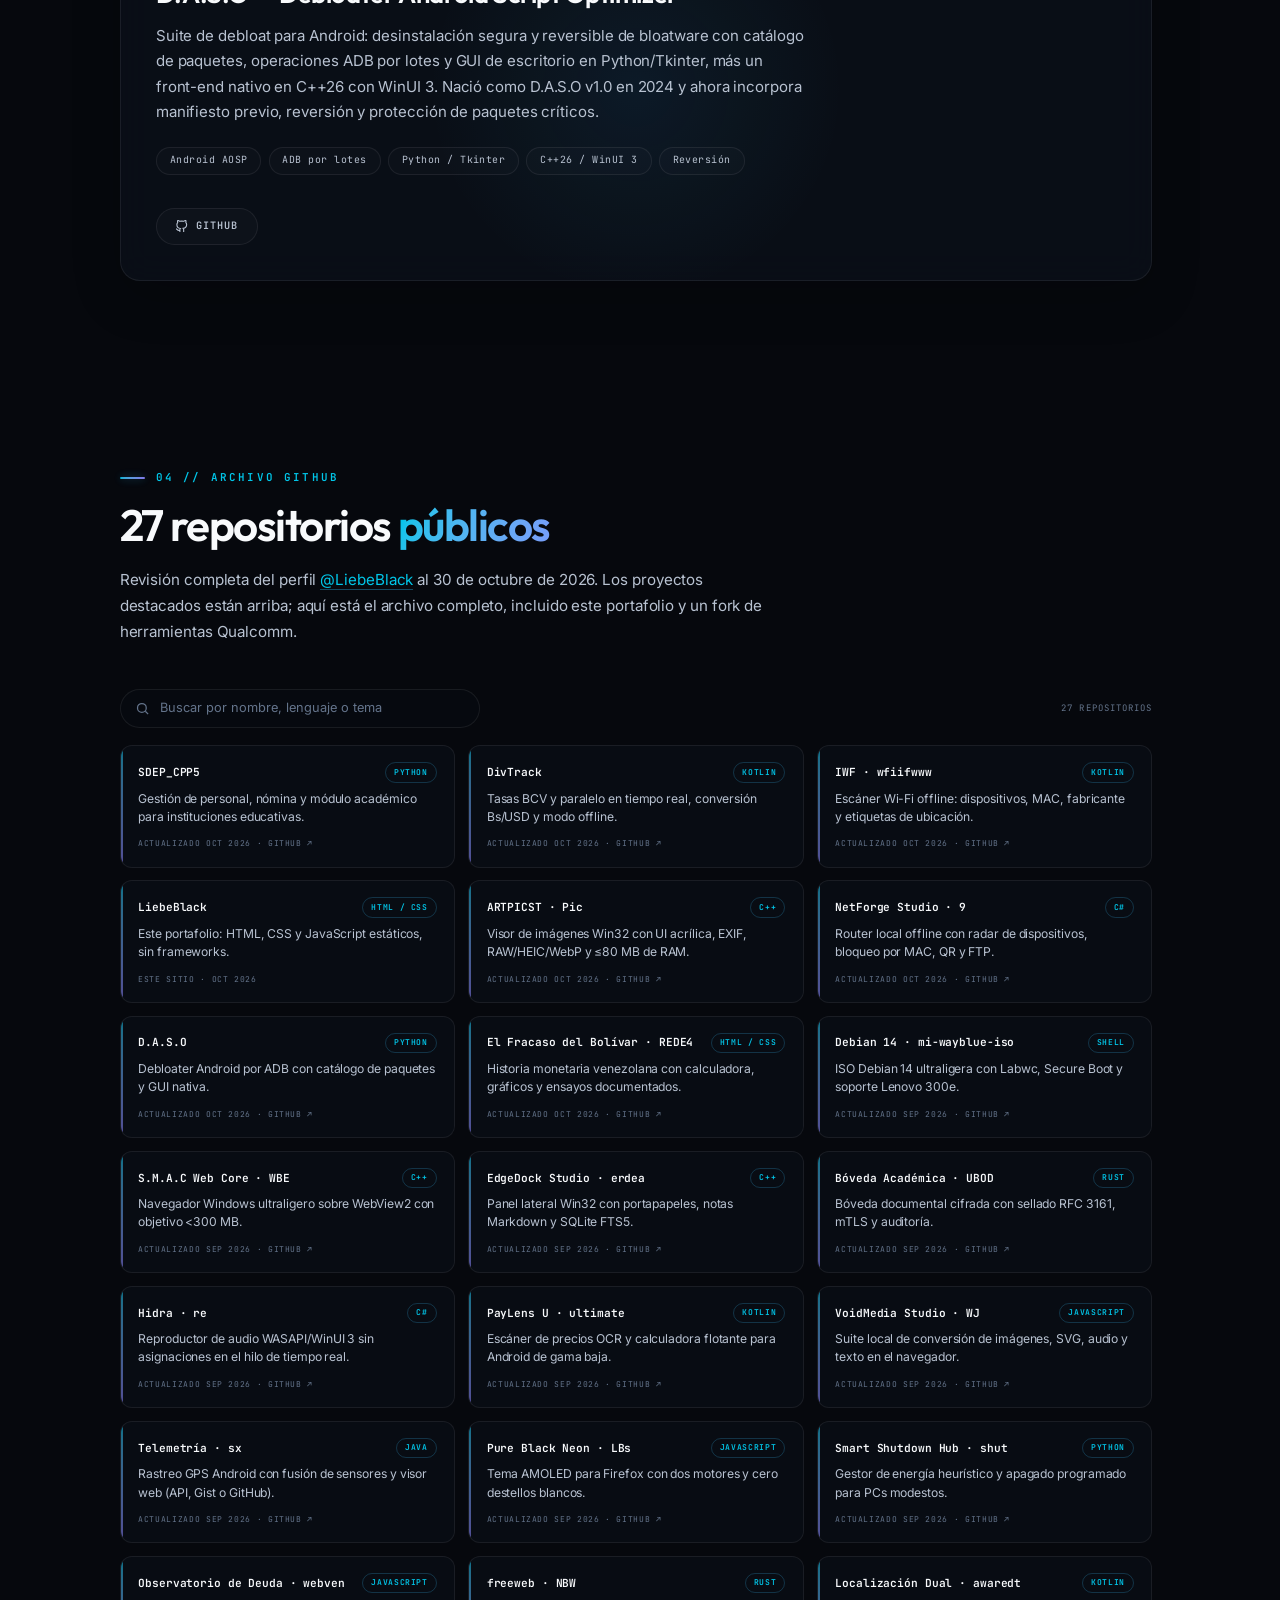
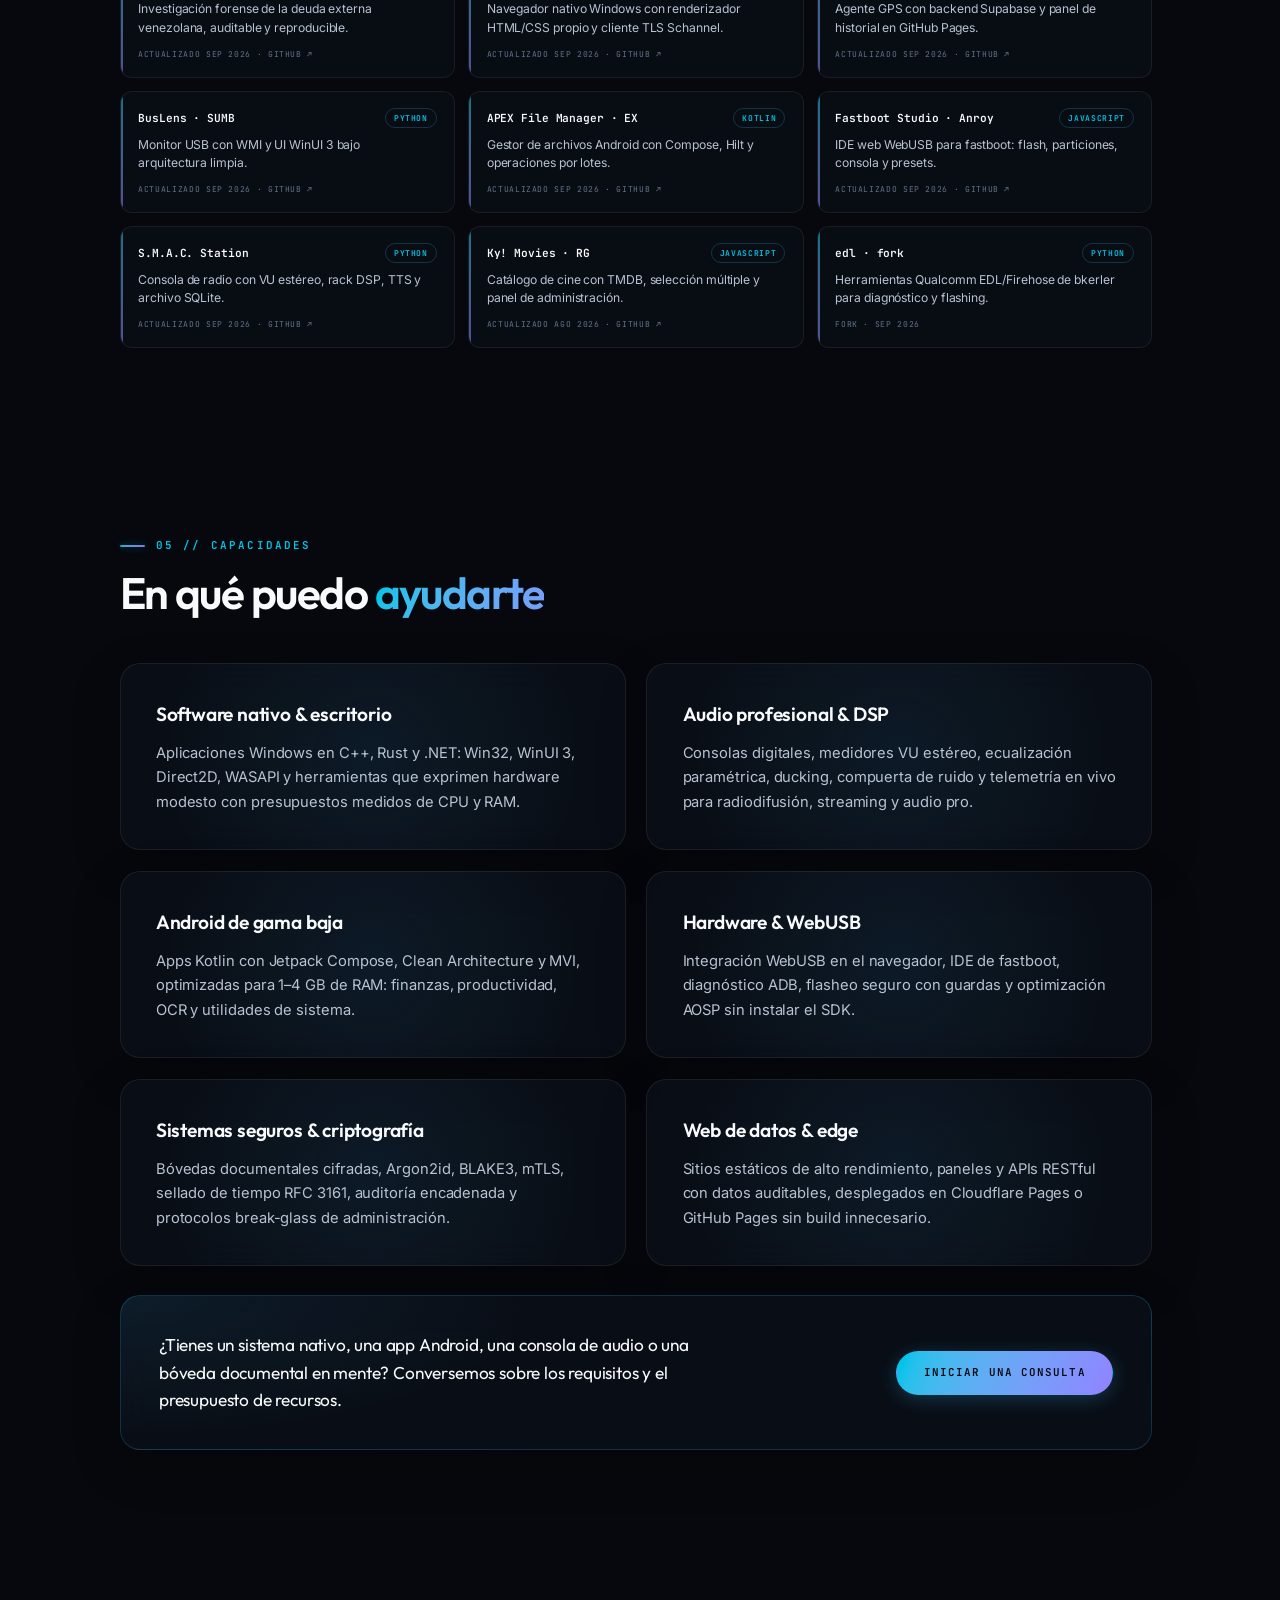
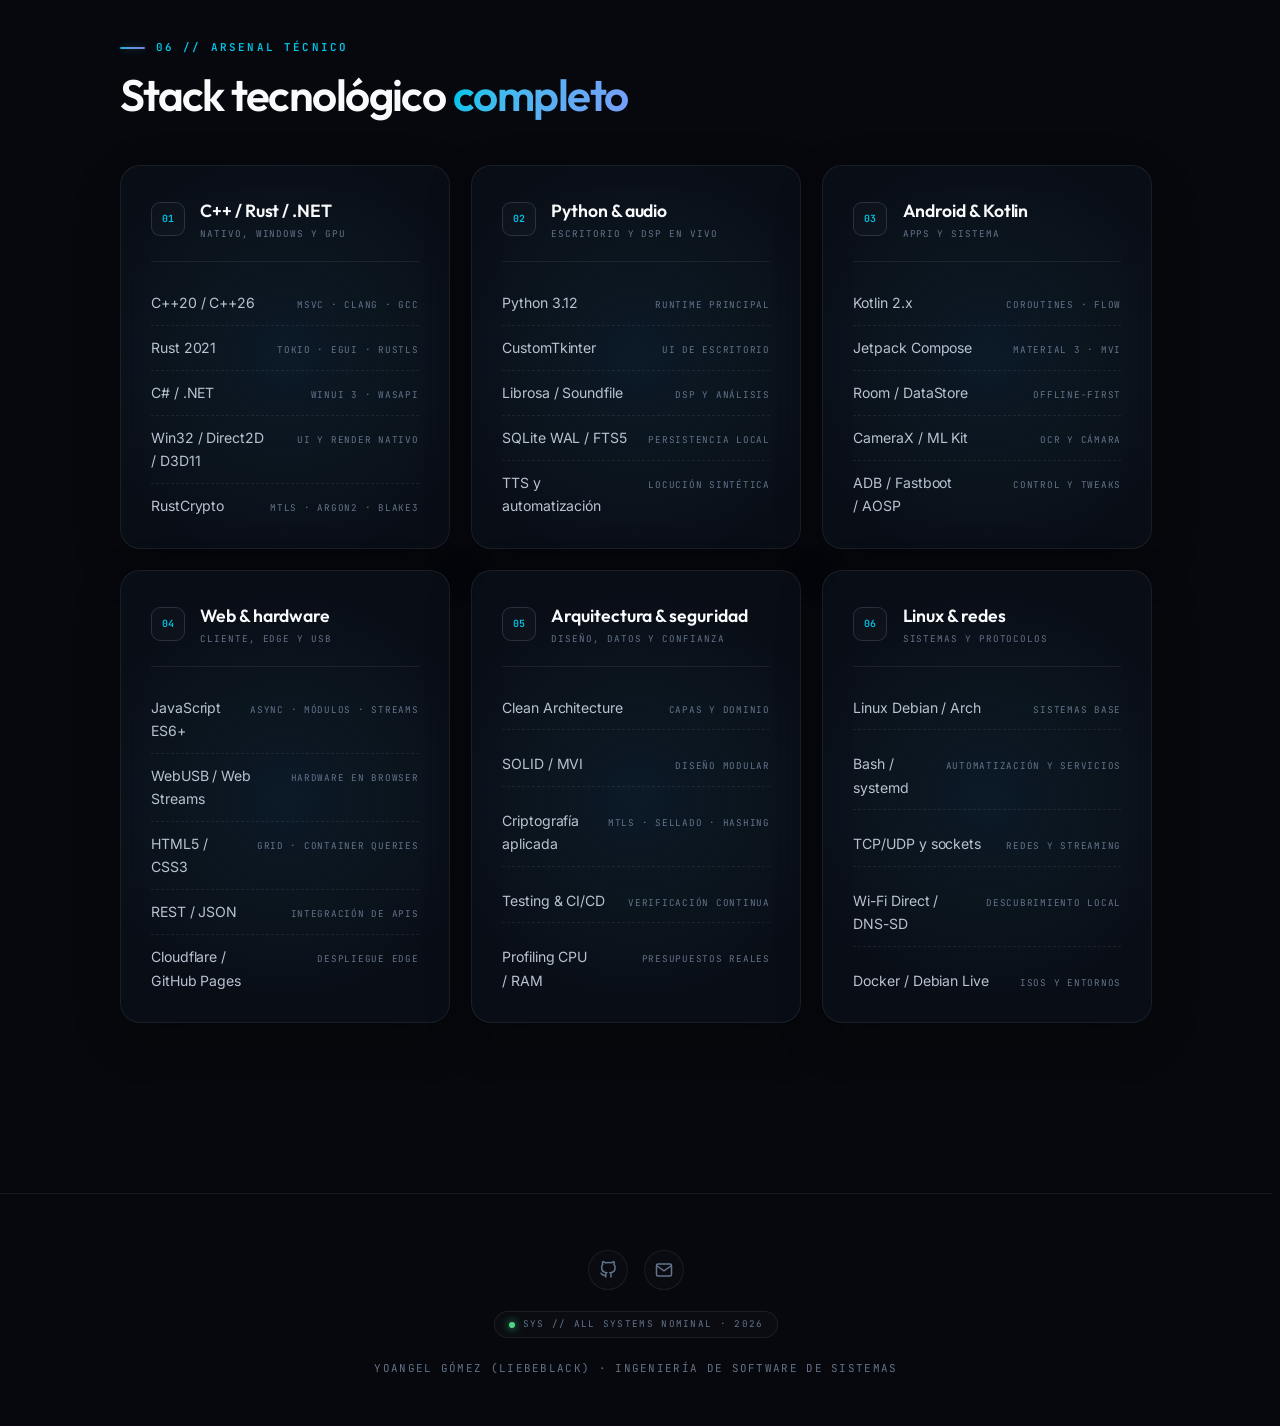
==== commit 952e78e8: "Actualiza el portafolio con los 27 repositorios públicos Revisa el perfil de GitHub y reemplaza los " ====
--- a/docs/index.html
+++ b/docs/index.html
@@ -4,11 +4,11 @@
 <head>
     <meta charset="UTF-8">
     <meta name="viewport" content="width=device-width, initial-scale=1.0, viewport-fit=cover">
-    <title>Yoangel Gómez (LiebeBlack) · Ingeniería de Software &amp; Arquitectura de Sistemas</title>
+    <title>Yoangel Gómez (LiebeBlack) · Software de Sistemas, Android &amp; Web</title>
     <meta name="color-scheme" content="dark">
     <meta name="theme-color" content="#06080d">
-    <meta name="description" content="Portafolio de Yoangel Gómez (LiebeBlack): ingeniería de software de sistemas en C++ nativo (Direct3D 11, Win32), procesamiento de audio DSP en Python, interfaces WebUSB para hardware y optimización AOSP/Android.">
-    <meta name="keywords" content="Yoangel Gómez, LiebeBlack, Ingeniero de Software, Arquitectura de Sistemas, C++, Direct3D 11, Win32, Python, CustomTkinter, Audio DSP, WebUSB, Android, AOSP, ADB, SQLite, Clean Architecture">
+    <meta name="description" content="Portafolio de Yoangel Gómez (LiebeBlack): 27 repositorios públicos de software de sistemas nativos en C++ y Rust, apps Android en Kotlin, audio DSP en Python, criptografía aplicada y herramientas WebUSB.">
+    <meta name="keywords" content="Yoangel Gómez, LiebeBlack, Matsuri Wasp Protocol, Ingeniero de Software, Arquitectura de Sistemas, C++, Rust, Win32, WinUI 3, .NET, Kotlin, Jetpack Compose, Android, Python, CustomTkinter, Audio DSP, WebUSB, AOSP, ADB, SQLite, Criptografía, Bóveda Académica, NetForge Studio, ARTPICST, DivTrack, EdgeDock Studio, Clean Architecture">
     <meta name="author" content="Yoangel Gómez">
     <link rel="canonical" href="https://liebeblack.github.io/LiebeBlack/">
     <link rel="icon" href="favicon.ico" type="image/x-icon">
@@ -16,7 +16,7 @@
     <!-- Open Graph / Facebook -->
     <meta property="og:site_name" content="Yoangel Gómez · LiebeBlack">
     <meta property="og:title" content="Yoangel Gómez — Ingeniero de Software &amp; Arquitecto de Sistemas">
-    <meta property="og:description" content="Especializado en C++ nativo (Direct3D 11), Python (CustomTkinter, DSP), WebUSB y optimización de sistemas de bajo nivel.">
+    <meta property="og:description" content="Sistemas nativos en C++ y Rust, apps Android en Kotlin, audio DSP en Python, criptografía aplicada y herramientas WebUSB. 27 repositorios públicos.">
     <meta property="og:type" content="website">
     <meta property="og:url" content="https://liebeblack.github.io/LiebeBlack/">
     <meta property="og:image" content="https://liebeblack.github.io/LiebeBlack/img/avatar_premium.png">
@@ -25,7 +25,7 @@
     <!-- Twitter -->
     <meta name="twitter:card" content="summary_large_image">
     <meta name="twitter:title" content="Yoangel Gómez — Ingeniero de Software &amp; Arquitecto de Sistemas">
-    <meta name="twitter:description" content="Software de sistemas, audio DSP en tiempo real, interfaces WebUSB y arquitectura de alto rendimiento.">
+    <meta name="twitter:description" content="Software de sistemas, apps Android, audio DSP en tiempo real, criptografía aplicada y herramientas WebUSB.">
     <meta name="twitter:image" content="https://liebeblack.github.io/LiebeBlack/img/avatar_premium.png">
 
     <!-- Speculation Rules API (Chrome 157+ / Chromium Instant Navigation) -->
@@ -50,11 +50,28 @@
           "@type": "Person",
           "@id": "https://liebeblack.github.io/LiebeBlack/#person",
           "name": "Yoangel Gómez",
-          "alternateName": "LiebeBlack",
+          "alternateName": [
+            "LiebeBlack",
+            "Matsuri_Wasp-Protocol"
+          ],
           "email": "GomezYoangel@gmail.com",
           "url": "https://liebeblack.github.io/LiebeBlack/",
           "image": "https://liebeblack.github.io/LiebeBlack/img/avatar_premium.png",
           "jobTitle": "Ingeniero de Software & Arquitecto de Sistemas",
+          "description": "Ingeniero de software especializado en sistemas nativos C++ y Rust, apps Android con Kotlin, audio DSP en Python, criptografía aplicada y herramientas WebUSB.",
+          "address": {
+            "@type": "PostalAddress",
+            "addressRegion": "Nueva Esparta",
+            "addressCountry": "VE"
+          },
+          "knowsAbout": [
+            "Desarrollo nativo en C++ y Rust",
+            "Aplicaciones Android con Kotlin y Jetpack Compose",
+            "Procesamiento de audio DSP en tiempo real",
+            "Criptografía aplicada y seguridad de sistemas",
+            "WebUSB, Fastboot y herramientas de hardware",
+            "Arquitectura de software y optimización de rendimiento"
+          ],
           "worksFor": {
             "@type": "Organization",
             "name": "Desarrollo Independiente de Software"
@@ -78,16 +95,18 @@
           "@id": "https://liebeblack.github.io/LiebeBlack/#service",
           "name": "Servicios de Ingeniería de Software por Yoangel Gómez",
           "url": "https://liebeblack.github.io/LiebeBlack/",
-          "description": "Desarrollo de sistemas nativos en C++ (Direct3D 11), aplicaciones de procesamiento de audio DSP en Python, interfaces WebUSB para hardware y arquitectura de software modular.",
+          "description": "Desarrollo de sistemas nativos en C++ y Rust, aplicaciones Android en Kotlin, procesamiento de audio DSP en Python, sistemas seguros con criptografía aplicada, interfaces WebUSB para hardware y arquitectura de software modular.",
           "provider": {
             "@id": "https://liebeblack.github.io/LiebeBlack/#person"
           },
           "serviceType": [
             "Ingeniería de Software",
-            "Desarrollo Nativo C++ y Direct3D 11",
-            "Desarrollo Python y CustomTkinter",
+            "Desarrollo nativo en C++ y Rust",
+            "Aplicaciones Android en Kotlin y Jetpack Compose",
             "Procesamiento de Señales de Audio (DSP)",
+            "Sistemas seguros y criptografía aplicada",
             "Interfaces de Hardware y WebUSB API",
+            "Sitios y plataformas web de datos",
             "Optimización y Rendimiento de Sistemas"
           ],
           "areaServed": "Global"
@@ -110,8 +129,8 @@
         </style>
     </noscript>
 
-    <link rel="stylesheet" href="css/base.css?v=21.0">
-    <link rel="stylesheet" href="css/style.css?v=21.0">
+    <link rel="stylesheet" href="css/base.css?v=23.0">
+    <link rel="stylesheet" href="css/style.css?v=23.0">
     <meta name="google-site-verification" content="sIcVnR7j8Ux5H0mz0PAwFFTlCZnvJDmp1WnddLR1kUI">
 </head>
 
@@ -142,6 +161,7 @@
                     <li><a href="#perfil">Perfil</a></li>
                     <li><a href="#experiencia">Trayectoria</a></li>
                     <li><a href="#proyectos">Proyectos</a></li>
+                    <li><a href="#repositorios">Repos</a></li>
                     <li><a href="#servicios">Servicios</a></li>
                     <li><a href="#stack">Stack</a></li>
                     <li><a href="contacto.html">Contacto</a></li>
@@ -156,8 +176,8 @@
         <section class="hero-contact" id="hero" aria-label="Introducción">
             <!-- HUD Overlay -->
             <div class="hero-hud" aria-hidden="true">
-                <span class="hud-coordinate hud-coordinate--top">04.735° N · 74.072° W</span>
-                <span class="hud-coordinate hud-coordinate--bottom">SYS // ONLINE · 2026</span>
+                <span class="hud-coordinate hud-coordinate--top">11.033° N · 63.867° W · NUEVA ESPARTA, VE</span>
+                <span class="hud-coordinate hud-coordinate--bottom">SYS // ONLINE · 27 REPOS · 2026</span>
                 <span class="hud-scanline"></span>
                 <span class="hud-target hud-target--one"></span>
                 <span class="hud-target hud-target--two"></span>
@@ -179,10 +199,10 @@
                 </div>
 
                 <div class="hero-content">
-                    <p class="hero-eyebrow">Ingeniería de Software · Sistemas, Audio &amp; Hardware</p>
+                    <p class="hero-eyebrow">Ingeniería de Software · Sistemas nativos, Android &amp; Web</p>
                     <h1 class="title-extreme">Yoangel Gómez</h1>
-                    <p class="hero-subtitle"><span class="hero-alias">LiebeBlack</span> — C++ Nativo · Python DSP · WebUSB</p>
-                    <p class="hero-intro">Diseño software de alto rendimiento para conectar audio, hardware y sistemas operativos con mínima latencia y máxima eficiencia.</p>
+                    <p class="hero-subtitle"><span class="hero-alias">LiebeBlack</span> — C++ / Rust · Kotlin · Python DSP · WebUSB</p>
+                    <p class="hero-intro">Diseño y construyo software de alto rendimiento: sistemas nativos para Windows, apps Android, audio DSP de baja latencia, criptografía aplicada y herramientas que hablan directamente con el hardware.</p>
                     <div class="hero-actions">
                         <a href="#proyectos" class="btn btn--primary">Ver proyectos</a>
                         <a href="contacto.html" class="btn btn--ghost">Iniciar una consulta</a>
@@ -200,42 +220,46 @@
 
             <div class="profile-grid">
                 <div class="profile-card profile-card--main" data-aos="fade-up" data-aos-delay="100">
-                    <span class="profile-label">Especialización</span>
-                    <h3 class="profile-title">Escritorio, audio en tiempo real y bajo nivel</h3>
+                    <span class="profile-label">Especialización · Nueva Esparta, Venezuela</span>
+                    <h3 class="profile-title">Sistemas nativos, Android y audio en tiempo real</h3>
                     <p class="profile-desc">
-                        Más de seis años construyendo software de sistemas: consolas de radiodifusión
-                        con procesamiento DSP, motores gráficos sobre Direct3D 11 y herramientas que
-                        se comunican directamente con el hardware. Cada capa —de la API gráfica al
-                        protocolo USB— se elige para resolver el problema en el punto exacto donde ocurre.
+                        Desde 2020 construyo software donde los recursos y la latencia importan:
+                        aplicaciones nativas para Windows en C++20/26 y Rust, apps Android en Kotlin
+                        con Jetpack Compose, consolas de audio DSP en Python y herramientas web que
+                        controlan hardware por USB. El trabajo de 2026 abarca bóvedas documentales con
+                        criptografía y mTLS, un router local que funciona sin internet, utilidades
+                        nativas de escritorio y producto Android pensado para gama baja.
                     </p>
                     <div class="profile-stats">
+                        <div class="profile-stat">
+                            <span class="stat-number">27</span>
+                            <span class="stat-text">Repositorios públicos</span>
+                        </div>
+                        <div class="profile-stat">
+                            <span class="stat-number">9</span>
+                            <span class="stat-text">Lenguajes en uso</span>
+                        </div>
                         <div class="profile-stat">
                             <span class="stat-number">6+</span>
                             <span class="stat-text">Años de trayectoria</span>
                         </div>
-                        <div class="profile-stat">
-                            <span class="stat-number">6+</span>
-                            <span class="stat-text">Proyectos de ingeniería</span>
-                        </div>
-                        <div class="profile-stat">
-                            <span class="stat-number">3</span>
-                            <span class="stat-text">Plataformas: escritorio · web · Android</span>
-                        </div>
                     </div>
                 </div>
 
                 <div class="profile-card profile-card--method" data-aos="fade-up" data-aos-delay="200">
                     <span class="profile-label">Metodología</span>
-                    <h3 class="profile-title">Arquitectura modular y eficiente</h3>
+                    <h3 class="profile-title">Arquitectura modular, segura y medible</h3>
                     <p class="profile-desc">
                         Construyo con la disciplina de un sistema de tiempo real: capas bien
-                        separadas, diseño guiado por el dominio y consumo de recursos medido.
-                        Menos dependencias, cero sorpresas en producción.
+                        separadas, diseño guiado por el dominio, presupuestos explícitos de CPU y
+                        memoria, y verificación antes de publicar. La seguridad y la documentación
+                        forman parte de la arquitectura, no son un añadido.
                     </p>
                     <ul class="profile-list">
-                        <li>Clean Architecture y principios SOLID aplicados a cada solución</li>
-                        <li>Concurrencia, sincronización y latencia tratadas desde el diseño</li>
-                        <li>Optimización profilada de CPU, memoria y almacenamiento persistente</li>
+                        <li>Clean Architecture, SOLID y MVI aplicados del dominio a la interfaz</li>
+                        <li>Criptografía aplicada: Argon2id, BLAKE3, mTLS, sellado RFC 3161 y auditoría</li>
+                        <li>CI/CD, pruebas automatizadas y documentación técnica en cada entrega</li>
+                        <li>Optimización perfilada de CPU, memoria, hilos y almacenamiento persistente</li>
                     </ul>
                 </div>
             </div>
@@ -251,24 +275,27 @@
             <div class="timeline-clean">
                 <div class="timeline-item" data-aos="fade-up" data-aos-delay="100">
                     <span class="timeline-period">2026 — Presente</span>
-                    <h3 class="timeline-role">Ingeniería de sistemas y entrega de grado</h3>
-                    <p class="timeline-company">Etapa final de Ingeniería Informática</p>
+                    <h3 class="timeline-role">Sistemas nativos, seguridad y producto</h3>
+                    <p class="timeline-company">Ingeniería Informática · etapa final y entrega de grado</p>
                     <p class="timeline-desc">
-                        Consolidación de la carrera mientras se desarrolla software de sistemas en
-                        producción: la consola de radiodifusión S.M.A.C. Station (DSP y telemetría en
-                        tiempo real), el motor de fondos animados Wallpaper Engine Ultra v2.0 sobre
-                        Direct3D 11 y la interfaz WebUSB Fastboot Web Tool para Android.
+                        Consolidación de la carrera mientras se publica software de sistemas en
+                        producción: Bóveda Académica (Rust, criptografía y mTLS), NetForge Studio
+                        (router local offline en C#), ARTPICST (visor nativo C++/Win32), DivTrack
+                        (Android con Kotlin y Compose) y EdgeDock Studio (panel Win32 en C++).
+                        S.M.A.C. Broadcast System sigue evolucionando como consola de audio DSP.
                     </p>
                 </div>
 
                 <div class="timeline-item" data-aos="fade-up" data-aos-delay="150">
                     <span class="timeline-period">2024 — 2026</span>
-                    <h3 class="timeline-role">Aplicaciones de escritorio y bajo nivel</h3>
+                    <h3 class="timeline-role">Aplicaciones de escritorio, Android y bajo nivel</h3>
                     <p class="timeline-company">Sistemas modulares y optimización de SO</p>
                     <p class="timeline-desc">
-                        Diseño del sistema de gestión de personal y nómina SDEP_CPP5 con arquitectura
-                        en capas, y nacimiento de la suite de optimización para Android D.A.S.O (v1.0
-                        en 2024), que hoy evoluciona en AOSP Debloat &amp; SysOptimizer.
+                        Diseño del sistema de gestión de personal, nómina y módulo académico
+                        SDEP_CPP5 con arquitectura en capas, y nacimiento de la suite de optimización
+                        para Android D.A.S.O (v1.0 en 2024), que hoy evoluciona con catálogo de
+                        paquetes y front-end nativo. En paralelo: Fastboot Studio (WebUSB) y la
+                        consola de radiodifusión S.M.A.C. Station con DSP y telemetría en tiempo real.
                     </p>
                 </div>
 
@@ -279,7 +306,8 @@
                     <p class="timeline-desc">
                         Profundización en algoritmos, estructuras de datos, bases de datos y
                         arquitectura de software. Desarrollo de plataformas web dinámicas con APIs
-                        RESTful —como Ky! Movies— desplegadas en la red de borde de Cloudflare Pages.
+                        RESTful —como Ky! Movies— desplegadas en la red de borde de Cloudflare Pages,
+                        y apertura del perfil público de GitHub en diciembre de 2022.
                     </p>
                 </div>
 
@@ -303,6 +331,136 @@
             </div>
 
             <div class="projects-grid">
+                <!-- Bóveda Académica -->
+                <article class="project-card project-card--featured" data-aos="fade-up" data-aos-delay="100">
+                    <div class="project-meta">
+                        <span class="project-category">Criptografía &amp; Sistemas Documentales</span>
+                        <span class="telemetry-badge">SEC // ARGON2ID · BLAKE3 · MTLS</span>
+                        <span class="project-year">Septiembre 2026</span>
+                    </div>
+                    <h3 class="project-title">Bóveda Académica</h3>
+                    <p class="project-desc">
+                        Sistema integral de custodia documental académica en Rust: base cifrada,
+                        canal mTLS, sellado SHA-256 + BLAKE3 con RFC 3161, cola de admisión,
+                        auditoría encadenada y panel web de administración. Diseñado para operar
+                        en una sola máquina Linux, sin root ni servicios externos, con protocolo
+                        break-glass de dos factores para la administración de TI.
+                    </p>
+                    <div class="project-tags">
+                        <span>Rust 2021</span>
+                        <span>Tokio</span>
+                        <span>rustls / mTLS</span>
+                        <span>Argon2id + BLAKE3</span>
+                        <span>SQLite cifrado</span>
+                    </div>
+                    <div class="project-actions">
+                        <a href="https://github.com/LiebeBlack/UBOD" target="_blank" rel="noopener noreferrer" class="project-link">
+                            <svg width="14" height="14" viewBox="0 0 24 24" fill="none" stroke="currentColor" stroke-width="2" aria-hidden="true"><path d="M9 19c-5 1.5-5-2.5-7-3m14 6v-3.87a3.37 3.37 0 0 0-.94-2.61c3.14-.35 6.44-1.54 6.44-7A5.44 5.44 0 0 0 20 4.77 5.07 5.07 0 0 0 19.91 1S18.73.65 16 2.48a13.38 13.38 0 0 0-7 0C6.27.65 5.09 1 5.09 1A5.07 5.07 0 0 0 5 4.77a5.44 5.44 0 0 0-1.5 3.78c0 5.42 3.3 6.61 6.44 7A3.37 3.37 0 0 0 9 18.13V22"></path></svg>
+                            GitHub
+                        </a>
+                        <a href="https://github.com/LiebeBlack/UBOD/blob/main/docs/index.html" target="_blank" rel="noopener noreferrer" class="project-link project-link--demo">
+                            <svg width="14" height="14" viewBox="0 0 24 24" fill="none" stroke="currentColor" stroke-width="2" aria-hidden="true"><path d="M18 13v6a2 2 0 0 1-2 2H5a2 2 0 0 1-2-2V8a2 2 0 0 1 2-2h6"></path><polyline points="15 3 21 3 21 9"></polyline><line x1="10" y1="14" x2="21" y2="3"></line></svg>
+                            Documentación
+                        </a>
+                    </div>
+                </article>
+
+                <!-- NetForge Studio -->
+                <article class="project-card" data-aos="fade-up" data-aos-delay="150">
+                    <div class="project-meta">
+                        <span class="project-category">Redes locales &amp; Intranet offline</span>
+                        <span class="telemetry-badge">OFF-GRID // SIN INTERNET</span>
+                        <span class="project-year">Septiembre 2026</span>
+                    </div>
+                    <h3 class="project-title">NetForge Studio</h3>
+                    <p class="project-desc">
+                        Convierte cualquier PC con Windows en un router local: levanta una red Wi-Fi
+                        propia, audita en vivo dispositivos (IP, MAC y fabricante), bloquea intrusos
+                        por MAC con reglas de firewall, comparte archivos por portal web y FTP, genera
+                        códigos QR y reparte internet de forma opcional. Un solo ejecutable, sin
+                        instalador ni servicios en la nube.
+                    </p>
+                    <div class="project-tags">
+                        <span>C# / .NET 4.8</span>
+                        <span>Wi-Fi Direct</span>
+                        <span>Firewall Win32</span>
+                        <span>HTTP + FTP</span>
+                        <span>QR propio</span>
+                    </div>
+                    <div class="project-actions">
+                        <a href="https://github.com/LiebeBlack/9" target="_blank" rel="noopener noreferrer" class="project-link">
+                            <svg width="14" height="14" viewBox="0 0 24 24" fill="none" stroke="currentColor" stroke-width="2" aria-hidden="true"><path d="M9 19c-5 1.5-5-2.5-7-3m14 6v-3.87a3.37 3.37 0 0 0-.94-2.61c3.14-.35 6.44-1.54 6.44-7A5.44 5.44 0 0 0 20 4.77 5.07 5.07 0 0 0 19.91 1S18.73.65 16 2.48a13.38 13.38 0 0 0-7 0C6.27.65 5.09 1 5.09 1A5.07 5.07 0 0 0 5 4.77a5.44 5.44 0 0 0-1.5 3.78c0 5.42 3.3 6.61 6.44 7A3.37 3.37 0 0 0 9 18.13V22"></path></svg>
+                            GitHub
+                        </a>
+                    </div>
+                </article>
+
+                <!-- ARTPICST -->
+                <article class="project-card" data-aos="fade-up" data-aos-delay="200">
+                    <div class="project-meta">
+                        <span class="project-category">Visor nativo &amp; Imagen</span>
+                        <span class="telemetry-badge">WIN32 // GLASSMORPHISM</span>
+                        <span class="project-year">Octubre 2026</span>
+                    </div>
+                    <h3 class="project-title">ARTPICST</h3>
+                    <p class="project-desc">
+                        Visor de imágenes premium para Windows en C++ y Win32: interfaz acrílica,
+                        renderizado con GDI+, WIC y stb_image, orientación EXIF automática, zoom
+                        continuo de 0.5% a 51200%, soporte para JPEG, PNG, WebP, AVIF, HEIC y RAW,
+                        y un presupuesto de memoria inferior a 80 MB.
+                    </p>
+                    <div class="project-tags">
+                        <span>C++20</span>
+                        <span>Win32 API</span>
+                        <span>GDI+ / WIC</span>
+                        <span>stb_image</span>
+                        <span>Auto-updater</span>
+                    </div>
+                    <div class="project-actions">
+                        <a href="https://github.com/LiebeBlack/Pic" target="_blank" rel="noopener noreferrer" class="project-link">
+                            <svg width="14" height="14" viewBox="0 0 24 24" fill="none" stroke="currentColor" stroke-width="2" aria-hidden="true"><path d="M9 19c-5 1.5-5-2.5-7-3m14 6v-3.87a3.37 3.37 0 0 0-.94-2.61c3.14-.35 6.44-1.54 6.44-7A5.44 5.44 0 0 0 20 4.77 5.07 5.07 0 0 0 19.91 1S18.73.65 16 2.48a13.38 13.38 0 0 0-7 0C6.27.65 5.09 1 5.09 1A5.07 5.07 0 0 0 5 4.77a5.44 5.44 0 0 0-1.5 3.78c0 5.42 3.3 6.61 6.44 7A3.37 3.37 0 0 0 9 18.13V22"></path></svg>
+                            GitHub
+                        </a>
+                        <a href="https://liebeblack.github.io/Pic/" target="_blank" rel="noopener noreferrer" class="project-link project-link--demo">
+                            <svg width="14" height="14" viewBox="0 0 24 24" fill="none" stroke="currentColor" stroke-width="2" aria-hidden="true"><path d="M18 13v6a2 2 0 0 1-2 2H5a2 2 0 0 1-2-2V8a2 2 0 0 1 2-2h6"></path><polyline points="15 3 21 3 21 9"></polyline><line x1="10" y1="14" x2="21" y2="3"></line></svg>
+                            Web / Docs
+                        </a>
+                    </div>
+                </article>
+
+                <!-- DivTrack -->
+                <article class="project-card" data-aos="fade-up" data-aos-delay="250">
+                    <div class="project-meta">
+                        <span class="project-category">Android &amp; Finanzas</span>
+                        <span class="telemetry-badge">KOTLIN // BCV + PARALELO</span>
+                        <span class="project-year">Octubre 2026</span>
+                    </div>
+                    <h3 class="project-title">DivTrack</h3>
+                    <p class="project-desc">
+                        App Android nativa para seguir el dólar oficial (BCV) y el paralelo en tiempo
+                        real, convertir bolívares y dólares en ambos sentidos y trabajar offline con
+                        Room como única fuente de verdad. Kotlin, Compose con Material 3, Clean
+                        Architecture y MVI estricto, pensada para dispositivos de gama baja.
+                    </p>
+                    <div class="project-tags">
+                        <span>Kotlin</span>
+                        <span>Jetpack Compose</span>
+                        <span>Room</span>
+                        <span>MVI</span>
+                        <span>Multi-API</span>
+                    </div>
+                    <div class="project-actions">
+                        <a href="https://github.com/LiebeBlack/DivTrack" target="_blank" rel="noopener noreferrer" class="project-link">
+                            <svg width="14" height="14" viewBox="0 0 24 24" fill="none" stroke="currentColor" stroke-width="2" aria-hidden="true"><path d="M9 19c-5 1.5-5-2.5-7-3m14 6v-3.87a3.37 3.37 0 0 0-.94-2.61c3.14-.35 6.44-1.54 6.44-7A5.44 5.44 0 0 0 20 4.77 5.07 5.07 0 0 0 19.91 1S18.73.65 16 2.48a13.38 13.38 0 0 0-7 0C6.27.65 5.09 1 5.09 1A5.07 5.07 0 0 0 5 4.77a5.44 5.44 0 0 0-1.5 3.78c0 5.42 3.3 6.61 6.44 7A3.37 3.37 0 0 0 9 18.13V22"></path></svg>
+                            GitHub
+                        </a>
+                        <a href="https://liebeblack.github.io/DivTrack/" target="_blank" rel="noopener noreferrer" class="project-link project-link--demo">
+                            <svg width="14" height="14" viewBox="0 0 24 24" fill="none" stroke="currentColor" stroke-width="2" aria-hidden="true"><path d="M18 13v6a2 2 0 0 1-2 2H5a2 2 0 0 1-2-2V8a2 2 0 0 1 2-2h6"></path><polyline points="15 3 21 3 21 9"></polyline><line x1="10" y1="14" x2="21" y2="3"></line></svg>
+                            Web Demo
+                        </a>
+                    </div>
+                </article>
+
                 <!-- S.M.A.C. Broadcast System -->
                 <article class="project-card project-card--featured" data-aos="fade-up" data-aos-delay="100">
                     <div class="project-meta">
@@ -328,10 +486,10 @@
                         <span class="dsp-label">DSP LIVE · 48 kHz / 24-bit</span>
                     </div>
                     <div class="project-tags">
-                        <span>Python 3.12</span>
+                        <span>Python 3.8+</span>
                         <span>CustomTkinter</span>
-                        <span>Audio DSP</span>
-                        <span>SQLite3</span>
+                        <span>Librosa / Soundfile</span>
+                        <span>SQLite WAL</span>
                         <span>TTS</span>
                     </div>
                     <div class="project-actions">
@@ -346,24 +504,26 @@
                     </div>
                 </article>
 
-                <!-- Fastboot Web Tool -->
+                <!-- Fastboot Studio -->
                 <article class="project-card" data-aos="fade-up" data-aos-delay="150">
                     <div class="project-meta">
                         <span class="project-category">WebUSB &amp; Hardware Android</span>
-                        <span class="telemetry-badge">USB // STREAM ACTIVE</span>
-                        <span class="project-year">Agosto 2026</span>
-                    </div>
-                    <h3 class="project-title">Fastboot Web Tool</h3>
+                        <span class="telemetry-badge">USB // FASTBOOT IDE</span>
+                        <span class="project-year">Septiembre 2026</span>
+                    </div>
+                    <h3 class="project-title">Fastboot Studio v2.0</h3>
                     <p class="project-desc">
-                        Cliente web que interactúa con dispositivos Android en modo Fastboot desde el
-                        navegador mediante la WebUSB API: diagnóstico, comandos de arranque y flasheo
-                        de particiones sin necesidad de instalar el Android SDK.
+                        IDE web para fastboot sobre WebUSB, sin drivers ni Android SDK: información
+                        del dispositivo, consola del protocolo, flasheo de particiones con guardas para
+                        particiones críticas, modos de arranque, presets y operaciones OEM. Interfaz
+                        tríptica responsive, temas claro/oscuro y español/inglés.
                     </p>
                     <div class="project-tags">
                         <span>WebUSB API</span>
-                        <span>Fastboot</span>
+                        <span>Protocolo Fastboot</span>
                         <span>JavaScript ES6+</span>
                         <span>Web Streams</span>
+                        <span>i18n ES / EN</span>
                     </div>
                     <div class="project-actions">
                         <a href="https://github.com/LiebeBlack/Anroy" target="_blank" rel="noopener noreferrer" class="project-link">
@@ -373,57 +533,58 @@
                     </div>
                 </article>
 
-                <!-- Ky! Movies -->
+                <!-- EdgeDock Studio -->
                 <article class="project-card" data-aos="fade-up" data-aos-delay="200">
                     <div class="project-meta">
-                        <span class="project-category">Plataforma Web &amp; Edge</span>
-                        <span class="telemetry-badge">EDGE // CLOUDFLARE</span>
-                        <span class="project-year">2022 — 2026</span>
-                    </div>
-                    <h3 class="project-title">Ky! Movies</h3>
+                        <span class="project-category">Productividad nativa &amp; Win32</span>
+                        <span class="telemetry-badge">C++ // OLED SIDE PANEL</span>
+                        <span class="project-year">Septiembre 2026</span>
+                    </div>
+                    <h3 class="project-title">EdgeDock Studio</h3>
                     <p class="project-desc">
-                        Catálogo de cine con exploración y filtrado dinámico, optimizado para carga
-                        rápida y servido desde la red de borde de Cloudflare Pages consumiendo APIs RESTful.
+                        Panel lateral anclado al borde derecho de Windows que se despliega al tocar el
+                        borde: historial de portapapeles con búsqueda FTS5, notas Markdown con
+                        autoguardado, limpieza de texto copiado y utilidades de sistema. Renderizado
+                        Direct2D y un thread pool lock-free afinado para CPUs de bajo consumo.
                     </p>
                     <div class="project-tags">
-                        <span>JavaScript</span>
-                        <span>REST API</span>
-                        <span>CSS Grid</span>
-                        <span>Cloudflare Pages</span>
+                        <span>C++20</span>
+                        <span>Win32 API</span>
+                        <span>Direct2D</span>
+                        <span>SQLite FTS5</span>
+                        <span>Lock-free</span>
                     </div>
                     <div class="project-actions">
-                        <a href="https://github.com/LiebeBlack/RG" target="_blank" rel="noopener noreferrer" class="project-link">
+                        <a href="https://github.com/LiebeBlack/erdea" target="_blank" rel="noopener noreferrer" class="project-link">
                             <svg width="14" height="14" viewBox="0 0 24 24" fill="none" stroke="currentColor" stroke-width="2" aria-hidden="true"><path d="M9 19c-5 1.5-5-2.5-7-3m14 6v-3.87a3.37 3.37 0 0 0-.94-2.61c3.14-.35 6.44-1.54 6.44-7A5.44 5.44 0 0 0 20 4.77 5.07 5.07 0 0 0 19.91 1S18.73.65 16 2.48a13.38 13.38 0 0 0-7 0C6.27.65 5.09 1 5.09 1A5.07 5.07 0 0 0 5 4.77a5.44 5.44 0 0 0-1.5 3.78c0 5.42 3.3 6.61 6.44 7A3.37 3.37 0 0 0 9 18.13V22"></path></svg>
                             GitHub
                         </a>
-                        <a href="https://7t2.pages.dev/" target="_blank" rel="noopener noreferrer" class="project-link project-link--demo">
-                            <svg width="14" height="14" viewBox="0 0 24 24" fill="none" stroke="currentColor" stroke-width="2" aria-hidden="true"><path d="M18 13v6a2 2 0 0 1-2 2H5a2 2 0 0 1-2-2V8a2 2 0 0 1 2-2h6"></path><polyline points="15 3 21 3 21 9"></polyline><line x1="10" y1="14" x2="21" y2="3"></line></svg>
-                            Web Demo
-                        </a>
                     </div>
                 </article>
 
-                <!-- Wallpaper Engine Ultra v2.0 -->
+                <!-- El Fracaso del Bolívar -->
                 <article class="project-card" data-aos="fade-up" data-aos-delay="250">
                     <div class="project-meta">
-                        <span class="project-category">Gráficos Nativos &amp; Direct3D 11</span>
-                        <span class="telemetry-badge">D3D11 // 120 FPS NATIVE</span>
-                        <span class="project-year">Agosto 2026</span>
-                    </div>
-                    <h3 class="project-title">Wallpaper Engine Ultra v2.0</h3>
+                        <span class="project-category">Web de datos &amp; Historia económica</span>
+                        <span class="telemetry-badge">EDGE // SIN BUILD</span>
+                        <span class="project-year">2026</span>
+                    </div>
+                    <h3 class="project-title">El Fracaso del Bolívar</h3>
                     <p class="project-desc">
-                        Motor de fondos de pantalla animados en C++20: renderizado Direct3D 11 con
-                        gestión directa de buffers de GPU y multithreading, diseñado para alta tasa de
-                        cuadros con mínimo impacto en CPU y memoria del sistema.
+                        Sitio estático e interactivo sobre la historia monetaria venezolana: más de 30 hitos
+                        documentados, calculadora de poder adquisitivo, gráfico de la brecha cambiaria
+                        y cinco ensayos con la fuente de cada afirmación. HTML, CSS y módulos ES sin
+                        paso de compilación, con función de borde para las tasas.
                     </p>
                     <div class="project-tags">
-                        <span>C++20</span>
-                        <span>Direct3D 11</span>
-                        <span>Win32 API</span>
-                        <span>Multithreading</span>
+                        <span>HTML5</span>
+                        <span>CSS3</span>
+                        <span>JavaScript ES Modules</span>
+                        <span>Tailwind</span>
+                        <span>Cloudflare Pages</span>
                     </div>
                     <div class="project-actions">
-                        <a href="https://github.com/LiebeBlack/Besto" target="_blank" rel="noopener noreferrer" class="project-link">
+                        <a href="https://github.com/LiebeBlack/REDE4" target="_blank" rel="noopener noreferrer" class="project-link">
                             <svg width="14" height="14" viewBox="0 0 24 24" fill="none" stroke="currentColor" stroke-width="2" aria-hidden="true"><path d="M9 19c-5 1.5-5-2.5-7-3m14 6v-3.87a3.37 3.37 0 0 0-.94-2.61c3.14-.35 6.44-1.54 6.44-7A5.44 5.44 0 0 0 20 4.77 5.07 5.07 0 0 0 19.91 1S18.73.65 16 2.48a13.38 13.38 0 0 0-7 0C6.27.65 5.09 1 5.09 1A5.07 5.07 0 0 0 5 4.77a5.44 5.44 0 0 0-1.5 3.78c0 5.42 3.3 6.61 6.44 7A3.37 3.37 0 0 0 9 18.13V22"></path></svg>
                             GitHub
                         </a>
@@ -436,44 +597,53 @@
                         <span class="project-category">Gestión Administrativa &amp; Nómina</span>
                         <span class="project-year">2024 — 2026</span>
                     </div>
-                    <h3 class="project-title">SDEP_CPP5 — Control de Personal y Nómina</h3>
+                    <h3 class="project-title">SDEP_CPP5 — Gestión de Personal, Nómina y Academia</h3>
                     <p class="project-desc">
-                        Sistema de escritorio para la administración de personal y cálculo automático
-                        de nóminas en instituciones educativas, construido con Python, CustomTkinter
-                        y SQLite estructurados en una arquitectura multicapa desacoplada.
+                        Sistema de escritorio para instituciones educativas: personal, documentos,
+                        incidencias, contratos, nómina con ISR y prestaciones, además de estudiantes,
+                        matrículas, calificaciones y boletines. Python, SQLAlchemy, SQLite y
+                        CustomTkinter en capas desacopladas, con documentación y tesis publicadas.
                     </p>
                     <div class="project-tags">
                         <span>Python</span>
+                        <span>SQLAlchemy</span>
                         <span>CustomTkinter</span>
-                        <span>SQLite3</span>
-                        <span>Arquitectura en capas</span>
+                        <span>SQLite</span>
+                        <span>PDF / Excel</span>
                     </div>
                     <div class="project-actions">
                         <a href="https://github.com/LiebeBlack/SDEP_CPP5" target="_blank" rel="noopener noreferrer" class="project-link">
                             <svg width="14" height="14" viewBox="0 0 24 24" fill="none" stroke="currentColor" stroke-width="2" aria-hidden="true"><path d="M9 19c-5 1.5-5-2.5-7-3m14 6v-3.87a3.37 3.37 0 0 0-.94-2.61c3.14-.35 6.44-1.54 6.44-7A5.44 5.44 0 0 0 20 4.77 5.07 5.07 0 0 0 19.91 1S18.73.65 16 2.48a13.38 13.38 0 0 0-7 0C6.27.65 5.09 1 5.09 1A5.07 5.07 0 0 0 5 4.77a5.44 5.44 0 0 0-1.5 3.78c0 5.42 3.3 6.61 6.44 7A3.37 3.37 0 0 0 9 18.13V22"></path></svg>
                             GitHub
                         </a>
+                        <a href="https://liebeblack.github.io/SDEP_CPP5/" target="_blank" rel="noopener noreferrer" class="project-link project-link--demo">
+                            <svg width="14" height="14" viewBox="0 0 24 24" fill="none" stroke="currentColor" stroke-width="2" aria-hidden="true"><path d="M18 13v6a2 2 0 0 1-2 2H5a2 2 0 0 1-2-2V8a2 2 0 0 1 2-2h6"></path><polyline points="15 3 21 3 21 9"></polyline><line x1="10" y1="14" x2="21" y2="3"></line></svg>
+                            Web / Docs
+                        </a>
                     </div>
                 </article>
 
                 <!-- D.A.S.O / AOSP Debloat -->
                 <article class="project-card project-card--wide" data-aos="fade-up" data-aos-delay="350">
                     <div class="project-meta">
-                        <span class="project-category">Optimización AOSP &amp; Android OS</span>
+                        <span class="project-category">Optimización Android &amp; ADB</span>
+                        <span class="telemetry-badge">ANDROID // ADB DEBLOAT</span>
                         <span class="project-year">2024 — 2026</span>
                     </div>
-                    <h3 class="project-title">D.A.S.O — Debloat &amp; SysOptimizer de Android</h3>
+                    <h3 class="project-title">D.A.S.O — Debloater Android Script Optimizer</h3>
                     <p class="project-desc">
-                        Suite que nació como debloater D.A.S.O v1.0 (2024) y evolucionó hasta AOSP Debloat
-                        &amp; SysOptimizer v2.7: desinstalación segura de bloatware, control de
-                        servicios y wakelocks, calibración de CPU y mitigación de telemetría mediante ADB y
-                        scripts Bash optimizados.
+                        Suite de debloat para Android: desinstalación segura y reversible de bloatware
+                        con catálogo de paquetes, operaciones ADB por lotes y GUI de escritorio en
+                        Python/Tkinter, más un front-end nativo en C++26 con WinUI 3. Nació como D.A.S.O
+                        v1.0 en 2024 y ahora incorpora manifiesto previo, reversión y protección de
+                        paquetes críticos.
                     </p>
                     <div class="project-tags">
                         <span>Android AOSP</span>
-                        <span>ADB</span>
-                        <span>Bash</span>
-                        <span>Kernel &amp; servicios</span>
+                        <span>ADB por lotes</span>
+                        <span>Python / Tkinter</span>
+                        <span>C++26 / WinUI 3</span>
+                        <span>Reversión</span>
                     </div>
                     <div class="project-actions">
                         <a href="https://github.com/LiebeBlack/D.A.S.O" target="_blank" rel="noopener noreferrer" class="project-link">
@@ -485,35 +655,203 @@
             </div>
         </section>
 
+        <!-- ARCHIVO DE REPOSITORIOS -->
+        <section class="section-repos" id="repositorios" aria-labelledby="repos-title">
+            <div class="section-header" data-aos="fade-up">
+                <span class="section-label">04 // Archivo GitHub</span>
+                <h2 class="section-title" id="repos-title">27 repositorios <span class="gradient-text">públicos</span></h2>
+                <p class="repos-intro">
+                    Revisión completa del perfil <a href="https://github.com/LiebeBlack" target="_blank" rel="noopener noreferrer">@LiebeBlack</a>
+                    al 30 de octubre de 2026. Los proyectos destacados están arriba; aquí está el archivo
+                    completo, incluido este portafolio y un fork de herramientas Qualcomm.
+                </p>
+            </div>
+
+            <div class="repo-toolbar" data-aos="fade-up" data-aos-delay="100">
+                <label class="repo-search" for="repo-search">
+                    <svg width="15" height="15" viewBox="0 0 24 24" fill="none" stroke="currentColor" stroke-width="2" aria-hidden="true" focusable="false"><circle cx="11" cy="11" r="7"></circle><line x1="16.5" y1="16.5" x2="21" y2="21"></line></svg>
+                    <input type="search" id="repo-search" placeholder="Buscar por nombre, lenguaje o tema" autocomplete="off" spellcheck="false" aria-controls="repos-archive" aria-label="Buscar repositorios por nombre, lenguaje o tema">
+                </label>
+                <p class="repo-count" id="repo-count" aria-live="polite">27 repositorios</p>
+            </div>
+
+            <div class="repo-archive" id="repos-archive" data-aos="fade-up" data-aos-delay="150">
+                <a class="repo-entry" href="https://github.com/LiebeBlack/SDEP_CPP5" target="_blank" rel="noopener noreferrer">
+                    <span class="repo-entry__top"><span class="repo-entry__name">SDEP_CPP5</span><span class="repo-entry__lang">Python</span></span>
+                    <span class="repo-entry__desc">Gestión de personal, nómina y módulo académico para instituciones educativas.</span>
+                    <span class="repo-entry__meta">Actualizado oct 2026 · GitHub ↗</span>
+                </a>
+                <a class="repo-entry" href="https://github.com/LiebeBlack/DivTrack" target="_blank" rel="noopener noreferrer">
+                    <span class="repo-entry__top"><span class="repo-entry__name">DivTrack</span><span class="repo-entry__lang">Kotlin</span></span>
+                    <span class="repo-entry__desc">Tasas BCV y paralelo en tiempo real, conversión Bs/USD y modo offline.</span>
+                    <span class="repo-entry__meta">Actualizado oct 2026 · GitHub ↗</span>
+                </a>
+                <a class="repo-entry" href="https://github.com/LiebeBlack/wfiifwww" target="_blank" rel="noopener noreferrer">
+                    <span class="repo-entry__top"><span class="repo-entry__name">IWF · wfiifwww</span><span class="repo-entry__lang">Kotlin</span></span>
+                    <span class="repo-entry__desc">Escáner Wi-Fi offline: dispositivos, MAC, fabricante y etiquetas de ubicación.</span>
+                    <span class="repo-entry__meta">Actualizado oct 2026 · GitHub ↗</span>
+                </a>
+                <a class="repo-entry" href="https://github.com/LiebeBlack/LiebeBlack" target="_blank" rel="noopener noreferrer">
+                    <span class="repo-entry__top"><span class="repo-entry__name">LiebeBlack</span><span class="repo-entry__lang">HTML / CSS</span></span>
+                    <span class="repo-entry__desc">Este portafolio: HTML, CSS y JavaScript estáticos, sin frameworks.</span>
+                    <span class="repo-entry__meta">Este sitio · oct 2026</span>
+                </a>
+                <a class="repo-entry" href="https://github.com/LiebeBlack/Pic" target="_blank" rel="noopener noreferrer">
+                    <span class="repo-entry__top"><span class="repo-entry__name">ARTPICST · Pic</span><span class="repo-entry__lang">C++</span></span>
+                    <span class="repo-entry__desc">Visor de imágenes Win32 con UI acrílica, EXIF, RAW/HEIC/WebP y ≤80 MB de RAM.</span>
+                    <span class="repo-entry__meta">Actualizado oct 2026 · GitHub ↗</span>
+                </a>
+                <a class="repo-entry" href="https://github.com/LiebeBlack/9" target="_blank" rel="noopener noreferrer">
+                    <span class="repo-entry__top"><span class="repo-entry__name">NetForge Studio · 9</span><span class="repo-entry__lang">C#</span></span>
+                    <span class="repo-entry__desc">Router local offline con radar de dispositivos, bloqueo por MAC, QR y FTP.</span>
+                    <span class="repo-entry__meta">Actualizado oct 2026 · GitHub ↗</span>
+                </a>
+                <a class="repo-entry" href="https://github.com/LiebeBlack/D.A.S.O" target="_blank" rel="noopener noreferrer">
+                    <span class="repo-entry__top"><span class="repo-entry__name">D.A.S.O</span><span class="repo-entry__lang">Python</span></span>
+                    <span class="repo-entry__desc">Debloater Android por ADB con catálogo de paquetes y GUI nativa.</span>
+                    <span class="repo-entry__meta">Actualizado oct 2026 · GitHub ↗</span>
+                </a>
+                <a class="repo-entry" href="https://github.com/LiebeBlack/REDE4" target="_blank" rel="noopener noreferrer">
+                    <span class="repo-entry__top"><span class="repo-entry__name">El Fracaso del Bolívar · REDE4</span><span class="repo-entry__lang">HTML / CSS</span></span>
+                    <span class="repo-entry__desc">Historia monetaria venezolana con calculadora, gráficos y ensayos documentados.</span>
+                    <span class="repo-entry__meta">Actualizado oct 2026 · GitHub ↗</span>
+                </a>
+                <a class="repo-entry" href="https://github.com/LiebeBlack/mi-wayblue-iso" target="_blank" rel="noopener noreferrer">
+                    <span class="repo-entry__top"><span class="repo-entry__name">Debian 14 · mi-wayblue-iso</span><span class="repo-entry__lang">Shell</span></span>
+                    <span class="repo-entry__desc">ISO Debian 14 ultraligera con Labwc, Secure Boot y soporte Lenovo 300e.</span>
+                    <span class="repo-entry__meta">Actualizado sep 2026 · GitHub ↗</span>
+                </a>
+                <a class="repo-entry" href="https://github.com/LiebeBlack/WBE" target="_blank" rel="noopener noreferrer">
+                    <span class="repo-entry__top"><span class="repo-entry__name">S.M.A.C Web Core · WBE</span><span class="repo-entry__lang">C++</span></span>
+                    <span class="repo-entry__desc">Navegador Windows ultraligero sobre WebView2 con objetivo &lt;300 MB.</span>
+                    <span class="repo-entry__meta">Actualizado sep 2026 · GitHub ↗</span>
+                </a>
+                <a class="repo-entry" href="https://github.com/LiebeBlack/erdea" target="_blank" rel="noopener noreferrer">
+                    <span class="repo-entry__top"><span class="repo-entry__name">EdgeDock Studio · erdea</span><span class="repo-entry__lang">C++</span></span>
+                    <span class="repo-entry__desc">Panel lateral Win32 con portapapeles, notas Markdown y SQLite FTS5.</span>
+                    <span class="repo-entry__meta">Actualizado sep 2026 · GitHub ↗</span>
+                </a>
+                <a class="repo-entry" href="https://github.com/LiebeBlack/UBOD" target="_blank" rel="noopener noreferrer">
+                    <span class="repo-entry__top"><span class="repo-entry__name">Bóveda Académica · UBOD</span><span class="repo-entry__lang">Rust</span></span>
+                    <span class="repo-entry__desc">Bóveda documental cifrada con sellado RFC 3161, mTLS y auditoría.</span>
+                    <span class="repo-entry__meta">Actualizado sep 2026 · GitHub ↗</span>
+                </a>
+                <a class="repo-entry" href="https://github.com/LiebeBlack/re" target="_blank" rel="noopener noreferrer">
+                    <span class="repo-entry__top"><span class="repo-entry__name">Hidra · re</span><span class="repo-entry__lang">C#</span></span>
+                    <span class="repo-entry__desc">Reproductor de audio WASAPI/WinUI 3 sin asignaciones en el hilo de tiempo real.</span>
+                    <span class="repo-entry__meta">Actualizado sep 2026 · GitHub ↗</span>
+                </a>
+                <a class="repo-entry" href="https://github.com/LiebeBlack/ultimate" target="_blank" rel="noopener noreferrer">
+                    <span class="repo-entry__top"><span class="repo-entry__name">PayLens U · ultimate</span><span class="repo-entry__lang">Kotlin</span></span>
+                    <span class="repo-entry__desc">Escáner de precios OCR y calculadora flotante para Android de gama baja.</span>
+                    <span class="repo-entry__meta">Actualizado sep 2026 · GitHub ↗</span>
+                </a>
+                <a class="repo-entry" href="https://github.com/LiebeBlack/WJ" target="_blank" rel="noopener noreferrer">
+                    <span class="repo-entry__top"><span class="repo-entry__name">VoidMedia Studio · WJ</span><span class="repo-entry__lang">JavaScript</span></span>
+                    <span class="repo-entry__desc">Suite local de conversión de imágenes, SVG, audio y texto en el navegador.</span>
+                    <span class="repo-entry__meta">Actualizado sep 2026 · GitHub ↗</span>
+                </a>
+                <a class="repo-entry" href="https://github.com/LiebeBlack/sx" target="_blank" rel="noopener noreferrer">
+                    <span class="repo-entry__top"><span class="repo-entry__name">Telemetría · sx</span><span class="repo-entry__lang">Java</span></span>
+                    <span class="repo-entry__desc">Rastreo GPS Android con fusión de sensores y visor web (API, Gist o GitHub).</span>
+                    <span class="repo-entry__meta">Actualizado sep 2026 · GitHub ↗</span>
+                </a>
+                <a class="repo-entry" href="https://github.com/LiebeBlack/LBs" target="_blank" rel="noopener noreferrer">
+                    <span class="repo-entry__top"><span class="repo-entry__name">Pure Black Neon · LBs</span><span class="repo-entry__lang">JavaScript</span></span>
+                    <span class="repo-entry__desc">Tema AMOLED para Firefox con dos motores y cero destellos blancos.</span>
+                    <span class="repo-entry__meta">Actualizado sep 2026 · GitHub ↗</span>
+                </a>
+                <a class="repo-entry" href="https://github.com/LiebeBlack/shut" target="_blank" rel="noopener noreferrer">
+                    <span class="repo-entry__top"><span class="repo-entry__name">Smart Shutdown Hub · shut</span><span class="repo-entry__lang">Python</span></span>
+                    <span class="repo-entry__desc">Gestor de energía heurístico y apagado programado para PCs modestos.</span>
+                    <span class="repo-entry__meta">Actualizado sep 2026 · GitHub ↗</span>
+                </a>
+                <a class="repo-entry" href="https://github.com/LiebeBlack/webven" target="_blank" rel="noopener noreferrer">
+                    <span class="repo-entry__top"><span class="repo-entry__name">Observatorio de Deuda · webven</span><span class="repo-entry__lang">JavaScript</span></span>
+                    <span class="repo-entry__desc">Investigación forense de la deuda externa venezolana, auditable y reproducible.</span>
+                    <span class="repo-entry__meta">Actualizado sep 2026 · GitHub ↗</span>
+                </a>
+                <a class="repo-entry" href="https://github.com/LiebeBlack/NBW" target="_blank" rel="noopener noreferrer">
+                    <span class="repo-entry__top"><span class="repo-entry__name">freeweb · NBW</span><span class="repo-entry__lang">Rust</span></span>
+                    <span class="repo-entry__desc">Navegador nativo Windows con renderizador HTML/CSS propio y cliente TLS Schannel.</span>
+                    <span class="repo-entry__meta">Actualizado sep 2026 · GitHub ↗</span>
+                </a>
+                <a class="repo-entry" href="https://github.com/LiebeBlack/awaredt" target="_blank" rel="noopener noreferrer">
+                    <span class="repo-entry__top"><span class="repo-entry__name">Localización Dual · awaredt</span><span class="repo-entry__lang">Kotlin</span></span>
+                    <span class="repo-entry__desc">Agente GPS con backend Supabase y panel de historial en GitHub Pages.</span>
+                    <span class="repo-entry__meta">Actualizado sep 2026 · GitHub ↗</span>
+                </a>
+                <a class="repo-entry" href="https://github.com/LiebeBlack/SUMB" target="_blank" rel="noopener noreferrer">
+                    <span class="repo-entry__top"><span class="repo-entry__name">BusLens · SUMB</span><span class="repo-entry__lang">Python</span></span>
+                    <span class="repo-entry__desc">Monitor USB con WMI y UI WinUI 3 bajo arquitectura limpia.</span>
+                    <span class="repo-entry__meta">Actualizado sep 2026 · GitHub ↗</span>
+                </a>
+                <a class="repo-entry" href="https://github.com/LiebeBlack/EX" target="_blank" rel="noopener noreferrer">
+                    <span class="repo-entry__top"><span class="repo-entry__name">APEX File Manager · EX</span><span class="repo-entry__lang">Kotlin</span></span>
+                    <span class="repo-entry__desc">Gestor de archivos Android con Compose, Hilt y operaciones por lotes.</span>
+                    <span class="repo-entry__meta">Actualizado sep 2026 · GitHub ↗</span>
+                </a>
+                <a class="repo-entry" href="https://github.com/LiebeBlack/Anroy" target="_blank" rel="noopener noreferrer">
+                    <span class="repo-entry__top"><span class="repo-entry__name">Fastboot Studio · Anroy</span><span class="repo-entry__lang">JavaScript</span></span>
+                    <span class="repo-entry__desc">IDE web WebUSB para fastboot: flash, particiones, consola y presets.</span>
+                    <span class="repo-entry__meta">Actualizado sep 2026 · GitHub ↗</span>
+                </a>
+                <a class="repo-entry" href="https://github.com/LiebeBlack/S.M.A.C_Station" target="_blank" rel="noopener noreferrer">
+                    <span class="repo-entry__top"><span class="repo-entry__name">S.M.A.C. Station</span><span class="repo-entry__lang">Python</span></span>
+                    <span class="repo-entry__desc">Consola de radio con VU estéreo, rack DSP, TTS y archivo SQLite.</span>
+                    <span class="repo-entry__meta">Actualizado sep 2026 · GitHub ↗</span>
+                </a>
+                <a class="repo-entry" href="https://github.com/LiebeBlack/RG" target="_blank" rel="noopener noreferrer">
+                    <span class="repo-entry__top"><span class="repo-entry__name">Ky! Movies · RG</span><span class="repo-entry__lang">JavaScript</span></span>
+                    <span class="repo-entry__desc">Catálogo de cine con TMDB, selección múltiple y panel de administración.</span>
+                    <span class="repo-entry__meta">Actualizado ago 2026 · GitHub ↗</span>
+                </a>
+                <a class="repo-entry" href="https://github.com/LiebeBlack/edl" target="_blank" rel="noopener noreferrer">
+                    <span class="repo-entry__top"><span class="repo-entry__name">edl · fork</span><span class="repo-entry__lang">Python</span></span>
+                    <span class="repo-entry__desc">Herramientas Qualcomm EDL/Firehose de bkerler para diagnóstico y flashing.</span>
+                    <span class="repo-entry__meta">Fork · sep 2026</span>
+                </a>
+            </div>
+            <p class="repo-empty" id="repo-empty" hidden>No hay repositorios que coincidan con la búsqueda.</p>
+        </section>
+
         <!-- SERVICIOS -->
         <section class="section-services" id="servicios" aria-labelledby="servicios-title">
             <div class="section-header" data-aos="fade-up">
-                <span class="section-label">04 // Capacidades</span>
+                <span class="section-label">05 // Capacidades</span>
                 <h2 class="section-title" id="servicios-title">En qué puedo <span class="gradient-text">ayudarte</span></h2>
             </div>
 
             <div class="services-grid">
                 <div class="service-item" data-aos="fade-up" data-aos-delay="100">
-                    <h3 class="service-title">Software de escritorio a medida</h3>
-                    <p class="service-desc">Sistemas de gestión, control administrativo y automatización en Python o C++ con datos relacionales y una interfaz moderna y eficiente.</p>
+                    <h3 class="service-title">Software nativo &amp; escritorio</h3>
+                    <p class="service-desc">Aplicaciones Windows en C++, Rust y .NET: Win32, WinUI 3, Direct2D, WASAPI y herramientas que exprimen hardware modesto con presupuestos medidos de CPU y RAM.</p>
                 </div>
                 <div class="service-item" data-aos="fade-up" data-aos-delay="150">
                     <h3 class="service-title">Audio profesional &amp; DSP</h3>
-                    <p class="service-desc">Consolas digitales, medidores estéreo VU, ecualización paramétrica y telemetría en tiempo real para radiodifusión, streaming y audio pro.</p>
+                    <p class="service-desc">Consolas digitales, medidores VU estéreo, ecualización paramétrica, ducking, compuerta de ruido y telemetría en vivo para radiodifusión, streaming y audio pro.</p>
                 </div>
                 <div class="service-item" data-aos="fade-up" data-aos-delay="200">
-                    <h3 class="service-title">Hardware &amp; Android</h3>
-                    <p class="service-desc">Integración WebUSB en el navegador, herramientas de diagnóstico Fastboot/ADB, flasheo seguro y optimización de rendimiento de AOSP.</p>
+                    <h3 class="service-title">Android de gama baja</h3>
+                    <p class="service-desc">Apps Kotlin con Jetpack Compose, Clean Architecture y MVI, optimizadas para 1–4 GB de RAM: finanzas, productividad, OCR y utilidades de sistema.</p>
                 </div>
                 <div class="service-item" data-aos="fade-up" data-aos-delay="250">
-                    <h3 class="service-title">Rendimiento &amp; bajo nivel</h3>
-                    <p class="service-desc">Pipelines gráficos en Direct3D 11, optimización de uso de CPU y memoria, concurrencia multihilo y arquitectura modular en C++.</p>
-                </div>
-            </div>
-
-            <div class="services-cta" data-aos="fade-up" data-aos-delay="300">
+                    <h3 class="service-title">Hardware &amp; WebUSB</h3>
+                    <p class="service-desc">Integración WebUSB en el navegador, IDE de fastboot, diagnóstico ADB, flasheo seguro con guardas y optimización AOSP sin instalar el SDK.</p>
+                </div>
+                <div class="service-item" data-aos="fade-up" data-aos-delay="300">
+                    <h3 class="service-title">Sistemas seguros &amp; criptografía</h3>
+                    <p class="service-desc">Bóvedas documentales cifradas, Argon2id, BLAKE3, mTLS, sellado de tiempo RFC 3161, auditoría encadenada y protocolos break-glass de administración.</p>
+                </div>
+                <div class="service-item" data-aos="fade-up" data-aos-delay="350">
+                    <h3 class="service-title">Web de datos &amp; edge</h3>
+                    <p class="service-desc">Sitios estáticos de alto rendimiento, paneles y APIs RESTful con datos auditables, desplegados en Cloudflare Pages o GitHub Pages sin build innecesario.</p>
+                </div>
+            </div>
+
+            <div class="services-cta" data-aos="fade-up" data-aos-delay="400">
                 <p class="services-cta__text">
-                    ¿Tienes un proyecto en mente? Conversemos sobre tu sistema, tu audio o tu hardware.
+                    ¿Tienes un sistema nativo, una app Android, una consola de audio o una bóveda documental en mente? Conversemos sobre los requisitos y el presupuesto de recursos.
                 </p>
                 <a href="contacto.html" class="btn btn--primary">Iniciar una consulta</a>
             </div>
@@ -522,26 +860,26 @@
         <!-- STACK TÉCNICO -->
         <section class="section-stack" id="stack" aria-labelledby="stack-title">
             <div class="section-header" data-aos="fade-up">
-                <span class="section-label">05 // Arsenal Técnico</span>
+                <span class="section-label">06 // Arsenal Técnico</span>
                 <h2 class="section-title" id="stack-title">Stack tecnológico <span class="gradient-text">completo</span></h2>
             </div>
 
             <div class="stack-grid">
-                <!-- C++ & bajo nivel -->
+                <!-- C++ / Rust / .NET -->
                 <div class="stack-col" data-aos="fade-up" data-aos-delay="100">
                     <div class="stack-header">
                         <span class="stack-index">01</span>
                         <div>
-                            <h3 class="stack-name">C++ &amp; bajo nivel</h3>
-                            <p class="stack-platform">Nativo, GPU y Windows</p>
+                            <h3 class="stack-name">C++ / Rust / .NET</h3>
+                            <p class="stack-platform">Nativo, Windows y GPU</p>
                         </div>
                     </div>
                     <ul class="stack-list">
-                        <li><span>C++20 / C++17</span><span>MSVC · Clang · GCC</span></li>
-                        <li><span>Direct3D 11 &amp; HLSL</span><span>Pipeline gráfico</span></li>
-                        <li><span>Win32 API</span><span>Windows nativo</span></li>
-                        <li><span>Memoria de bajo nivel</span><span>Buffers y punteros</span></li>
-                        <li><span>Ensamblador x86-64</span><span>Análisis y debug</span></li>
+                        <li><span>C++20 / C++26</span><span>MSVC · Clang · GCC</span></li>
+                        <li><span>Rust 2021</span><span>Tokio · egui · rustls</span></li>
+                        <li><span>C# / .NET</span><span>WinUI 3 · WASAPI</span></li>
+                        <li><span>Win32 / Direct2D / D3D11</span><span>UI y render nativo</span></li>
+                        <li><span>RustCrypto</span><span>mTLS · Argon2 · BLAKE3</span></li>
                     </ul>
                 </div>
 
@@ -557,81 +895,81 @@
                     <ul class="stack-list">
                         <li><span>Python 3.12</span><span>Runtime principal</span></li>
                         <li><span>CustomTkinter</span><span>UI de escritorio</span></li>
-                        <li><span>Audio DSP en tiempo real</span><span>VU · EQ · Filtros</span></li>
-                        <li><span>SQLite3 (WAL)</span><span>Persistencia local</span></li>
+                        <li><span>Librosa / Soundfile</span><span>DSP y análisis</span></li>
+                        <li><span>SQLite WAL / FTS5</span><span>Persistencia local</span></li>
                         <li><span>TTS y automatización</span><span>Locución sintética</span></li>
                     </ul>
                 </div>
 
-                <!-- Web & WebUSB -->
+                <!-- Android & Kotlin -->
                 <div class="stack-col" data-aos="fade-up" data-aos-delay="200">
                     <div class="stack-header">
                         <span class="stack-index">03</span>
                         <div>
-                            <h3 class="stack-name">Web &amp; WebUSB</h3>
-                            <p class="stack-platform">Cliente y hardware</p>
+                            <h3 class="stack-name">Android &amp; Kotlin</h3>
+                            <p class="stack-platform">Apps y sistema</p>
                         </div>
                     </div>
                     <ul class="stack-list">
-                        <li><span>JavaScript (ES6+)</span><span>Async y streams</span></li>
-                        <li><span>WebUSB API</span><span>Hardware en browser</span></li>
-                        <li><span>Protocolo Fastboot</span><span>Comunicación USB</span></li>
-                        <li><span>CSS Grid y Flexbox</span><span>Layout moderno</span></li>
-                        <li><span>Cloudflare Pages</span><span>Despliegue en edge</span></li>
+                        <li><span>Kotlin 2.x</span><span>Coroutines · Flow</span></li>
+                        <li><span>Jetpack Compose</span><span>Material 3 · MVI</span></li>
+                        <li><span>Room / DataStore</span><span>Offline-first</span></li>
+                        <li><span>CameraX / ML Kit</span><span>OCR y cámara</span></li>
+                        <li><span>ADB / Fastboot / AOSP</span><span>Control y tweaks</span></li>
                     </ul>
                 </div>
 
-                <!-- Linux & Android -->
+                <!-- Web & hardware -->
                 <div class="stack-col" data-aos="fade-up" data-aos-delay="250">
                     <div class="stack-header">
                         <span class="stack-index">04</span>
                         <div>
-                            <h3 class="stack-name">Linux &amp; Android</h3>
-                            <p class="stack-platform">Sistemas operativos</p>
+                            <h3 class="stack-name">Web &amp; hardware</h3>
+                            <p class="stack-platform">Cliente, edge y USB</p>
                         </div>
                     </div>
                     <ul class="stack-list">
-                        <li><span>Linux (Debian / Arch)</span><span>Sistemas base</span></li>
-                        <li><span>Bash y shell scripting</span><span>Automatización SO</span></li>
-                        <li><span>Android AOSP</span><span>Debloat y tweaks</span></li>
-                        <li><span>ADB &amp; Fastboot</span><span>Puente de control</span></li>
-                        <li><span>Systemd y servicios</span><span>Daemons y arranque</span></li>
+                        <li><span>JavaScript ES6+</span><span>Async · módulos · streams</span></li>
+                        <li><span>WebUSB / Web Streams</span><span>Hardware en browser</span></li>
+                        <li><span>HTML5 / CSS3</span><span>Grid · container queries</span></li>
+                        <li><span>REST / JSON</span><span>Integración de APIs</span></li>
+                        <li><span>Cloudflare / GitHub Pages</span><span>Despliegue edge</span></li>
                     </ul>
                 </div>
 
-                <!-- Arquitectura -->
+                <!-- Arquitectura & seguridad -->
                 <div class="stack-col" data-aos="fade-up" data-aos-delay="300">
                     <div class="stack-header">
                         <span class="stack-index">05</span>
                         <div>
-                            <h3 class="stack-name">Arquitectura</h3>
-                            <p class="stack-platform">Diseño y flujo de trabajo</p>
+                            <h3 class="stack-name">Arquitectura &amp; seguridad</h3>
+                            <p class="stack-platform">Diseño, datos y confianza</p>
                         </div>
                     </div>
                     <ul class="stack-list">
                         <li><span>Clean Architecture</span><span>Capas y dominio</span></li>
-                        <li><span>Principios SOLID</span><span>Diseño modular</span></li>
-                        <li><span>Concurrencia</span><span>Threads · mutex · async</span></li>
-                        <li><span>Git y GitHub</span><span>Control de versiones</span></li>
-                        <li><span>Profiling CPU / RAM</span><span>Optimización real</span></li>
+                        <li><span>SOLID / MVI</span><span>Diseño modular</span></li>
+                        <li><span>Criptografía aplicada</span><span>mTLS · sellado · hashing</span></li>
+                        <li><span>Testing &amp; CI/CD</span><span>Verificación continua</span></li>
+                        <li><span>Profiling CPU / RAM</span><span>Presupuestos reales</span></li>
                     </ul>
                 </div>
 
-                <!-- Redes y seguridad -->
+                <!-- Linux & redes -->
                 <div class="stack-col" data-aos="fade-up" data-aos-delay="350">
                     <div class="stack-header">
                         <span class="stack-index">06</span>
                         <div>
-                            <h3 class="stack-name">Redes y seguridad</h3>
-                            <p class="stack-platform">Comunicación y datos</p>
+                            <h3 class="stack-name">Linux &amp; redes</h3>
+                            <p class="stack-platform">Sistemas y protocolos</p>
                         </div>
                     </div>
                     <ul class="stack-list">
-                        <li><span>TCP/UDP y sockets</span><span>Transmisión en vivo</span></li>
-                        <li><span>REST y JSON</span><span>Integración servicios</span></li>
-                        <li><span>Cifrado y hashing</span><span>Protección de datos</span></li>
-                        <li><span>Análisis de tráfico</span><span>Diagnóstico de red</span></li>
-                        <li><span>Serialización binaria</span><span>Transporte eficiente</span></li>
+                        <li><span>Linux Debian / Arch</span><span>Sistemas base</span></li>
+                        <li><span>Bash / systemd</span><span>Automatización y servicios</span></li>
+                        <li><span>TCP/UDP y sockets</span><span>Redes y streaming</span></li>
+                        <li><span>Wi-Fi Direct / DNS-SD</span><span>Descubrimiento local</span></li>
+                        <li><span>Docker / Debian Live</span><span>ISOs y entornos</span></li>
                     </ul>
                 </div>
             </div>
@@ -664,8 +1002,8 @@
     </footer>
 
     <!-- SCRIPTS -->
-    <script src="js/common.js?v=21.0"></script>
-    <script src="js/script.js?v=21.0"></script>
+    <script src="js/common.js?v=23.0"></script>
+    <script src="js/script.js?v=23.0"></script>
 </body>
 
 </html>
--- a/docs/css/style.css
+++ b/docs/css/style.css
@@ -10,6 +10,7 @@
 
 .section-profile,
 .section-projects,
+.section-repos,
 .section-experience,
 .section-services,
 .section-stack {
@@ -956,7 +957,186 @@
     transform: translate(2px, -1px);
 }
 
-/* ── 7. Services Section ──────────────────────────────────────────────────── */
+/* ── 7. Repository Archive ───────────────────────────────────────────────── */
+.repos-intro {
+    margin: 1rem 0 0;
+    max-width: 68ch;
+    font-size: 0.95rem;
+    line-height: 1.7;
+    color: var(--tx-1);
+}
+
+.repos-intro a {
+    color: var(--accent);
+    text-decoration: none;
+    border-bottom: 1px solid rgba(56, 189, 248, 0.35);
+    transition: border-color 0.3s var(--ease);
+}
+
+.repos-intro a:hover {
+    border-color: var(--accent);
+}
+
+.repo-toolbar {
+    display: flex;
+    align-items: center;
+    justify-content: space-between;
+    flex-wrap: wrap;
+    gap: 0.9rem;
+    margin-bottom: 1.1rem;
+}
+
+.repo-search {
+    display: inline-flex;
+    align-items: center;
+    gap: 0.6rem;
+    width: min(100%, 360px);
+    padding: 0.6rem 0.9rem;
+    border: 1px solid var(--line-0);
+    border-radius: var(--r-pill);
+    background: rgba(8, 12, 19, 0.55);
+    transition: border-color 0.3s var(--ease), background 0.3s var(--ease), box-shadow 0.3s var(--ease);
+}
+
+.repo-search:focus-within {
+    border-color: var(--line-2);
+    background: var(--bg-1);
+    box-shadow: 0 0 0 3px rgba(56, 189, 248, 0.08);
+}
+
+.repo-search svg {
+    flex-shrink: 0;
+    color: var(--tx-2);
+}
+
+.repo-search input {
+    width: 100%;
+    min-width: 0;
+    background: transparent;
+    border: 0;
+    outline: none;
+    color: var(--tx-0);
+    font-family: var(--font-body);
+    font-size: 0.8rem;
+    line-height: 1.4;
+}
+
+.repo-search input::placeholder {
+    color: var(--tx-2);
+}
+
+.repo-count {
+    margin: 0;
+    font-family: var(--font-mono);
+    font-size: 0.56rem;
+    letter-spacing: 0.12em;
+    text-transform: uppercase;
+    color: var(--tx-2);
+    white-space: nowrap;
+}
+
+.repo-empty {
+    margin: 1.2rem 0 0;
+    padding: 1.2rem 1.3rem;
+    border: 1px dashed var(--line-1);
+    border-radius: var(--r-md);
+    font-family: var(--font-mono);
+    font-size: 0.65rem;
+    letter-spacing: 0.06em;
+    text-transform: uppercase;
+    color: var(--tx-2);
+    text-align: center;
+}
+
+.repo-entry[hidden] {
+    display: none;
+}
+
+.repo-archive {
+    display: grid;
+    grid-template-columns: repeat(3, minmax(0, 1fr));
+    gap: 0.8rem;
+}
+
+.repo-entry {
+    display: flex;
+    flex-direction: column;
+    gap: 0.45rem;
+    padding: 1rem 1.1rem;
+    border: 1px solid var(--line-0);
+    border-radius: var(--r-md);
+    background: rgba(12, 17, 26, 0.55);
+    text-decoration: none;
+    position: relative;
+    overflow: hidden;
+    transition: transform 0.3s var(--ease), border-color 0.3s var(--ease),
+                background 0.3s var(--ease), box-shadow 0.3s var(--ease);
+}
+
+.repo-entry::before {
+    content: '';
+    position: absolute;
+    top: 0;
+    bottom: 0;
+    left: 0;
+    width: 2px;
+    background: var(--grad);
+    opacity: 0.55;
+}
+
+.repo-entry:hover {
+    transform: translateY(-3px);
+    border-color: var(--line-2);
+    background: var(--bg-2);
+    box-shadow: 0 12px 30px rgba(0, 0, 0, 0.3);
+}
+
+.repo-entry__top {
+    display: flex;
+    align-items: center;
+    justify-content: space-between;
+    gap: 0.8rem;
+}
+
+.repo-entry__name {
+    font-family: var(--font-mono);
+    font-size: 0.7rem;
+    font-weight: 600;
+    letter-spacing: -0.01em;
+    color: var(--tx-0);
+    overflow-wrap: anywhere;
+}
+
+.repo-entry__lang {
+    flex-shrink: 0;
+    font-family: var(--font-mono);
+    font-size: 0.5rem;
+    font-weight: 600;
+    letter-spacing: 0.08em;
+    text-transform: uppercase;
+    color: var(--accent);
+    padding: 0.16rem 0.5rem;
+    border: 1px solid rgba(56, 189, 248, 0.22);
+    border-radius: var(--r-pill);
+    white-space: nowrap;
+}
+
+.repo-entry__desc {
+    font-size: 0.76rem;
+    line-height: 1.5;
+    color: var(--tx-1);
+}
+
+.repo-entry__meta {
+    margin-top: 0.25rem;
+    font-family: var(--font-mono);
+    font-size: 0.5rem;
+    letter-spacing: 0.08em;
+    text-transform: uppercase;
+    color: var(--tx-2);
+}
+
+/* ── 8. Services Section ──────────────────────────────────────────────────── */
 .services-grid {
     display: grid;
     grid-template-columns: repeat(2, 1fr);
@@ -1158,6 +1338,10 @@
     .stack-grid {
         grid-template-columns: repeat(2, 1fr);
     }
+
+    .repo-archive {
+        grid-template-columns: repeat(2, minmax(0, 1fr));
+    }
 }
 
 @media (max-width: 768px) {
@@ -1224,12 +1408,31 @@
 
     .section-profile,
     .section-projects,
+    .section-repos,
     .section-experience,
     .section-services,
     .section-stack {
         padding: 3.5rem 5%;
     }
 
+    .repo-archive {
+        grid-template-columns: 1fr;
+    }
+
+    .repo-toolbar {
+        flex-direction: column;
+        align-items: stretch;
+        gap: 0.7rem;
+    }
+
+    .repo-search {
+        width: 100%;
+    }
+
+    .repo-count {
+        padding-left: 0.2rem;
+    }
+
     .section-header {
         margin-bottom: 2rem;
     }
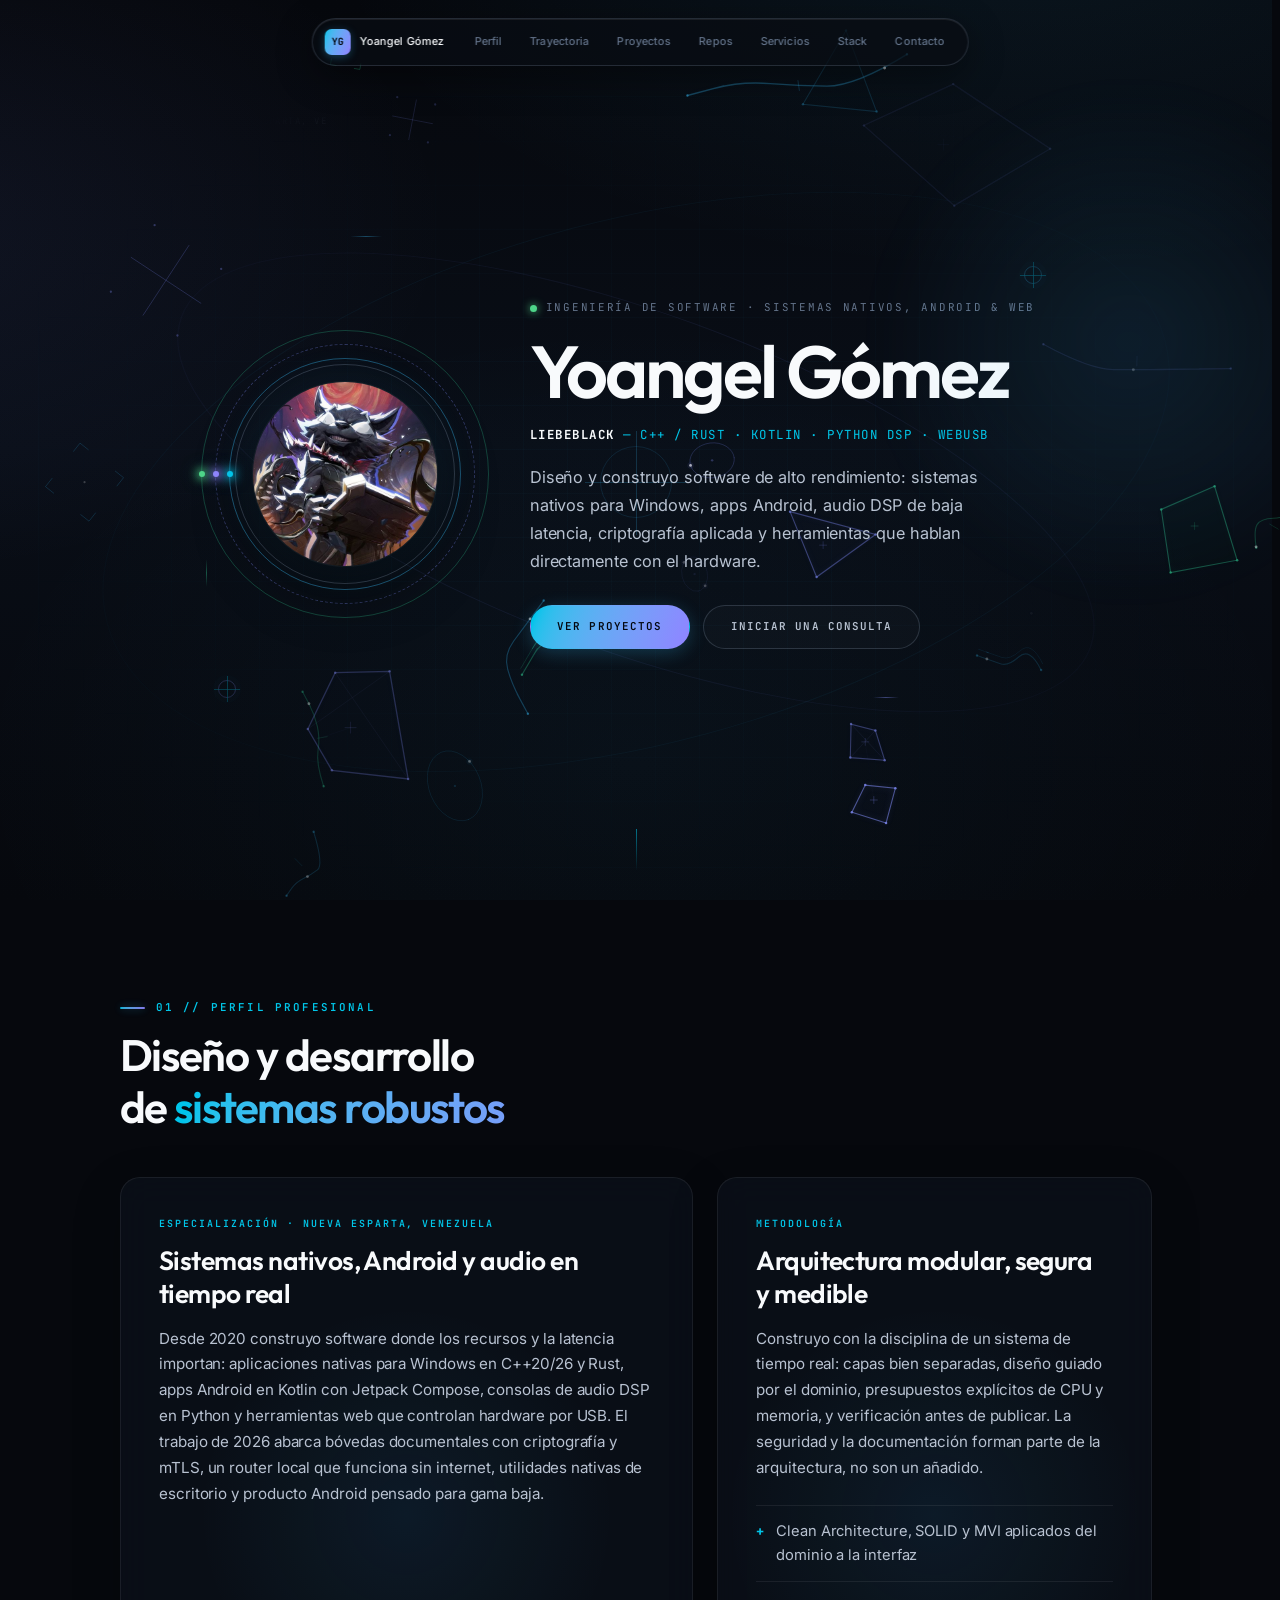
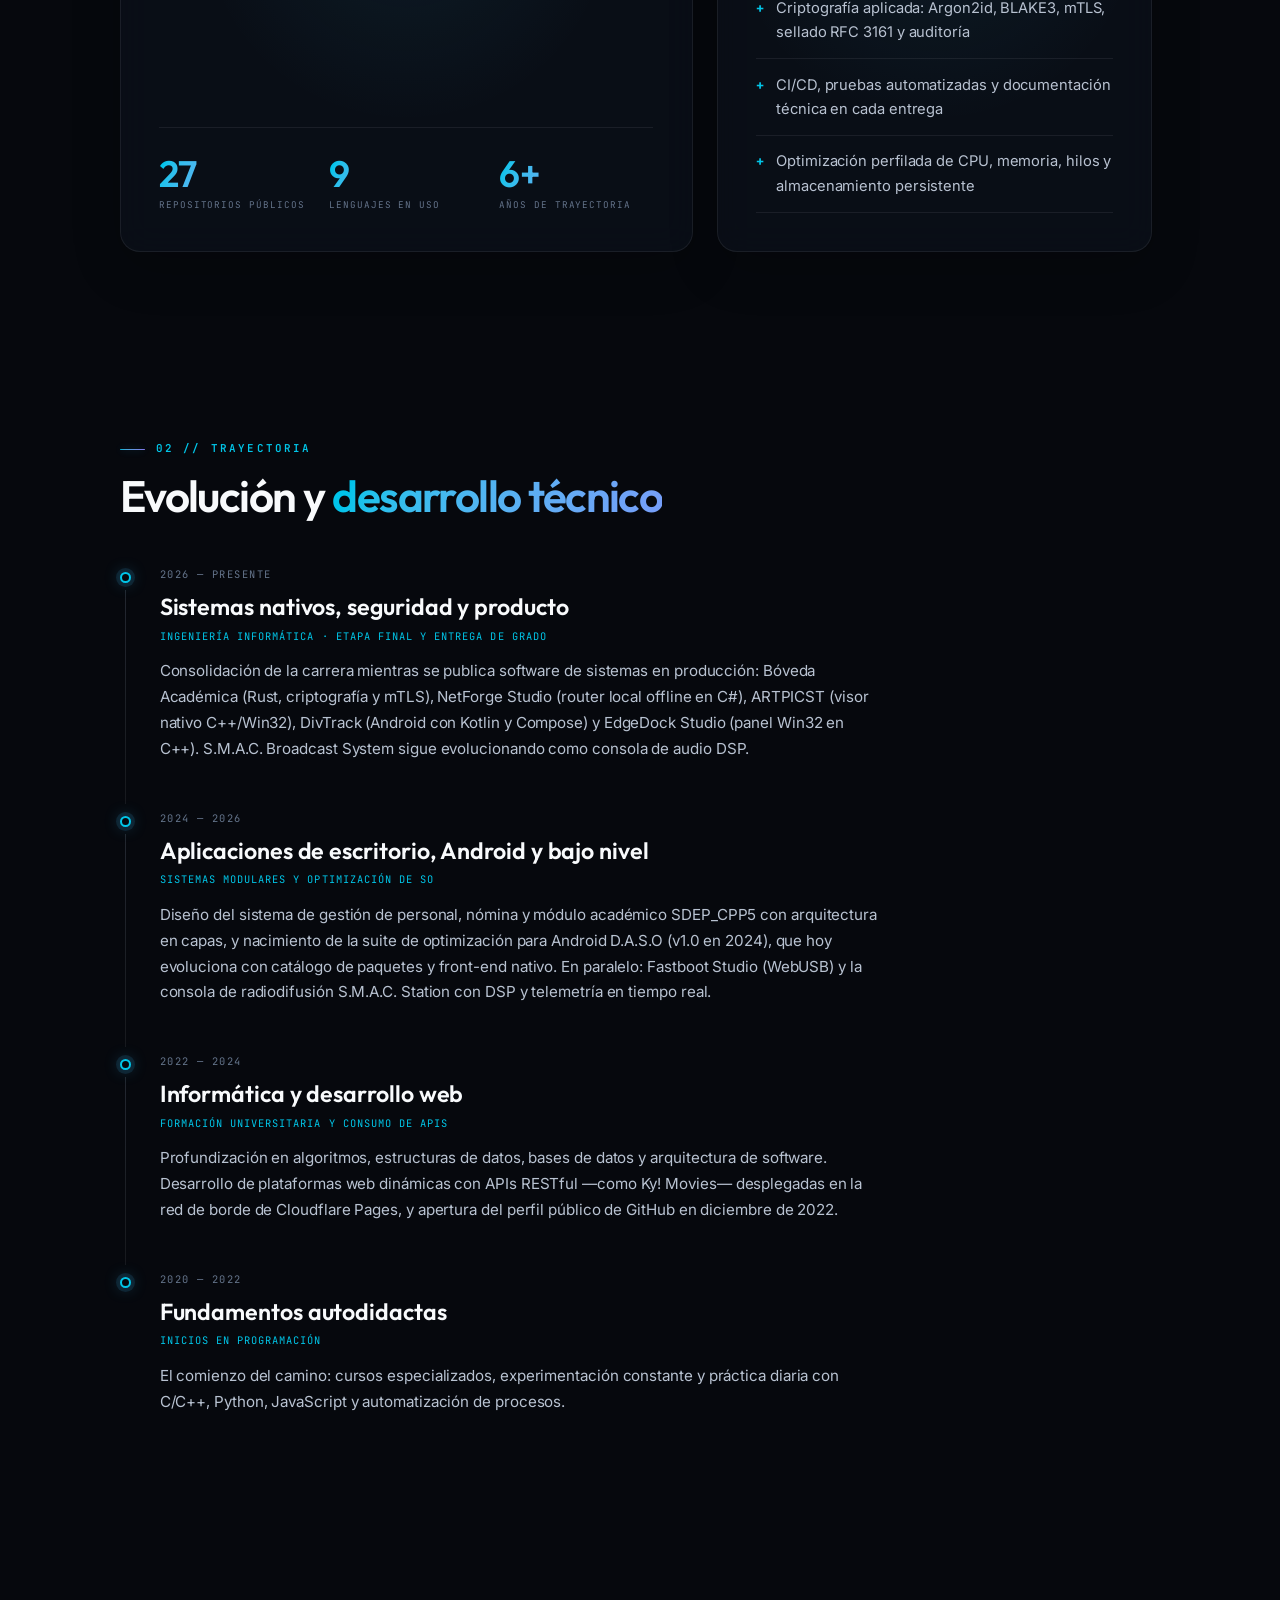
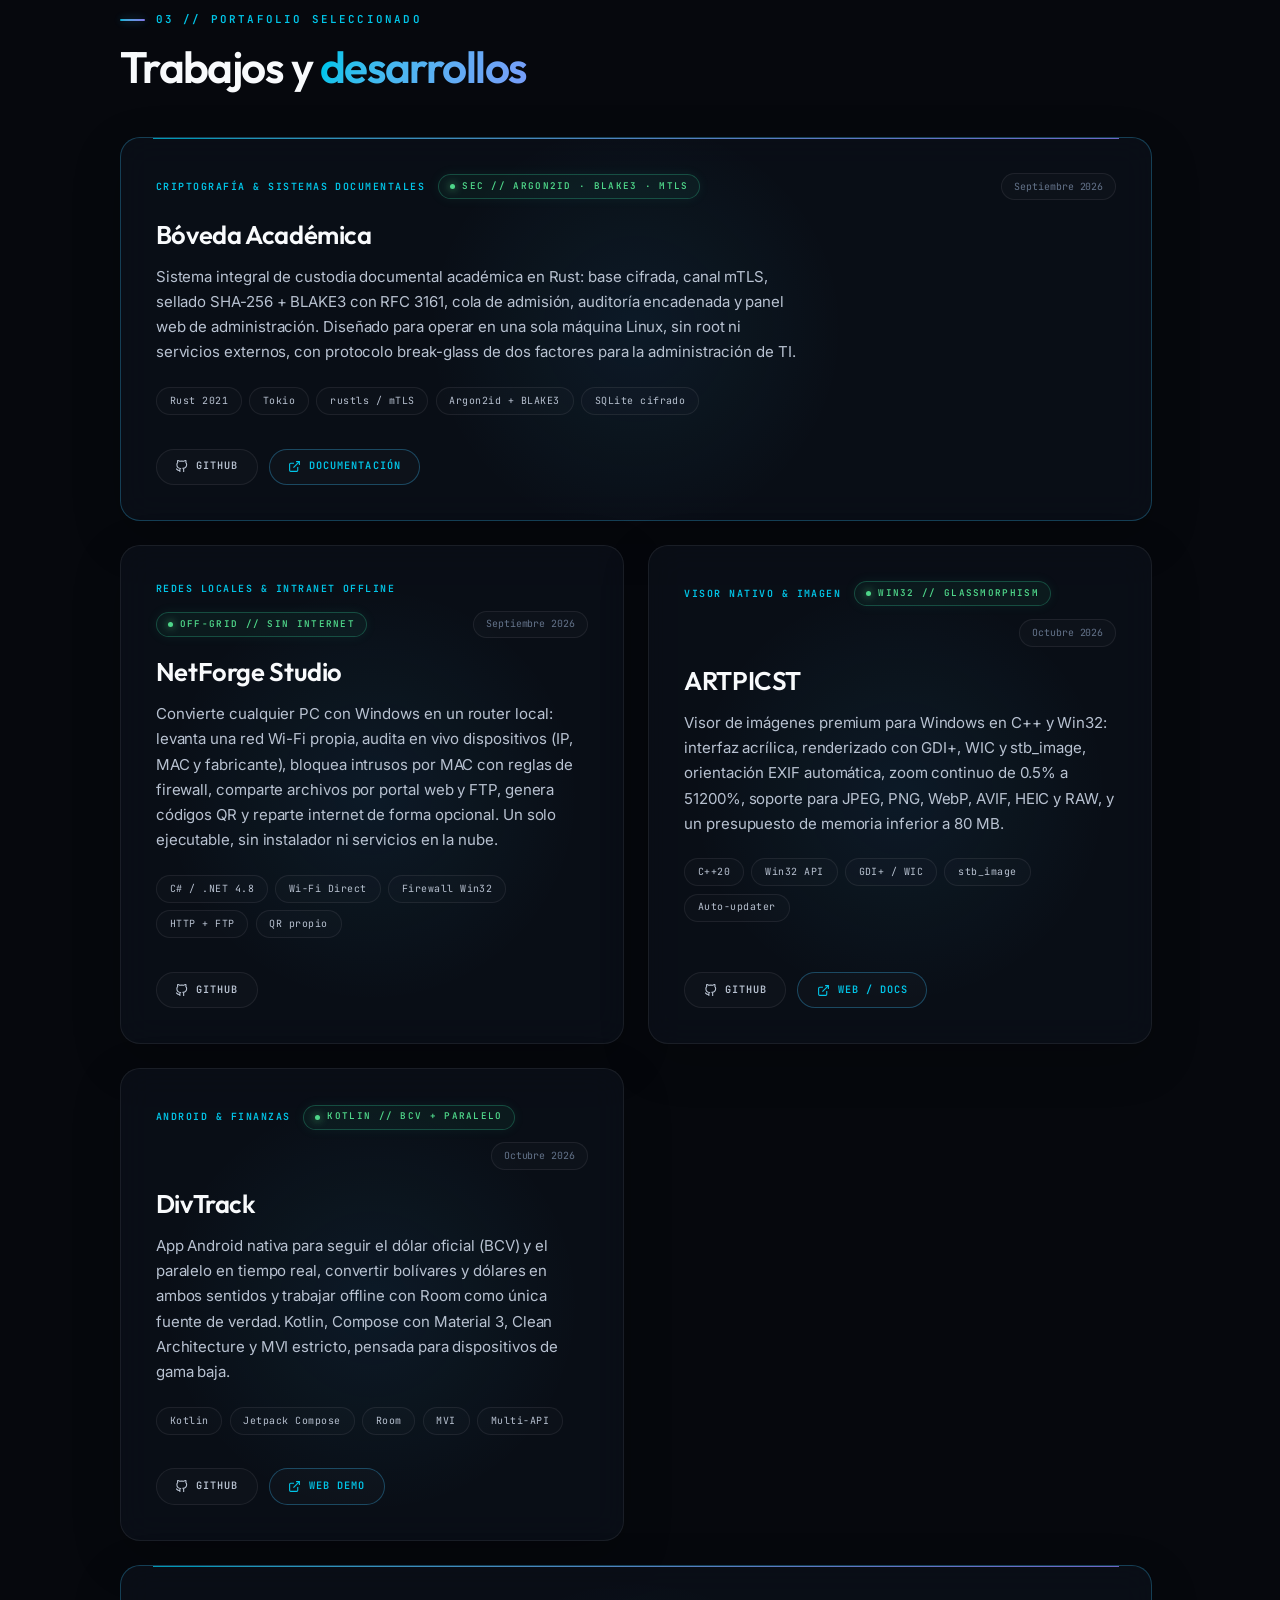
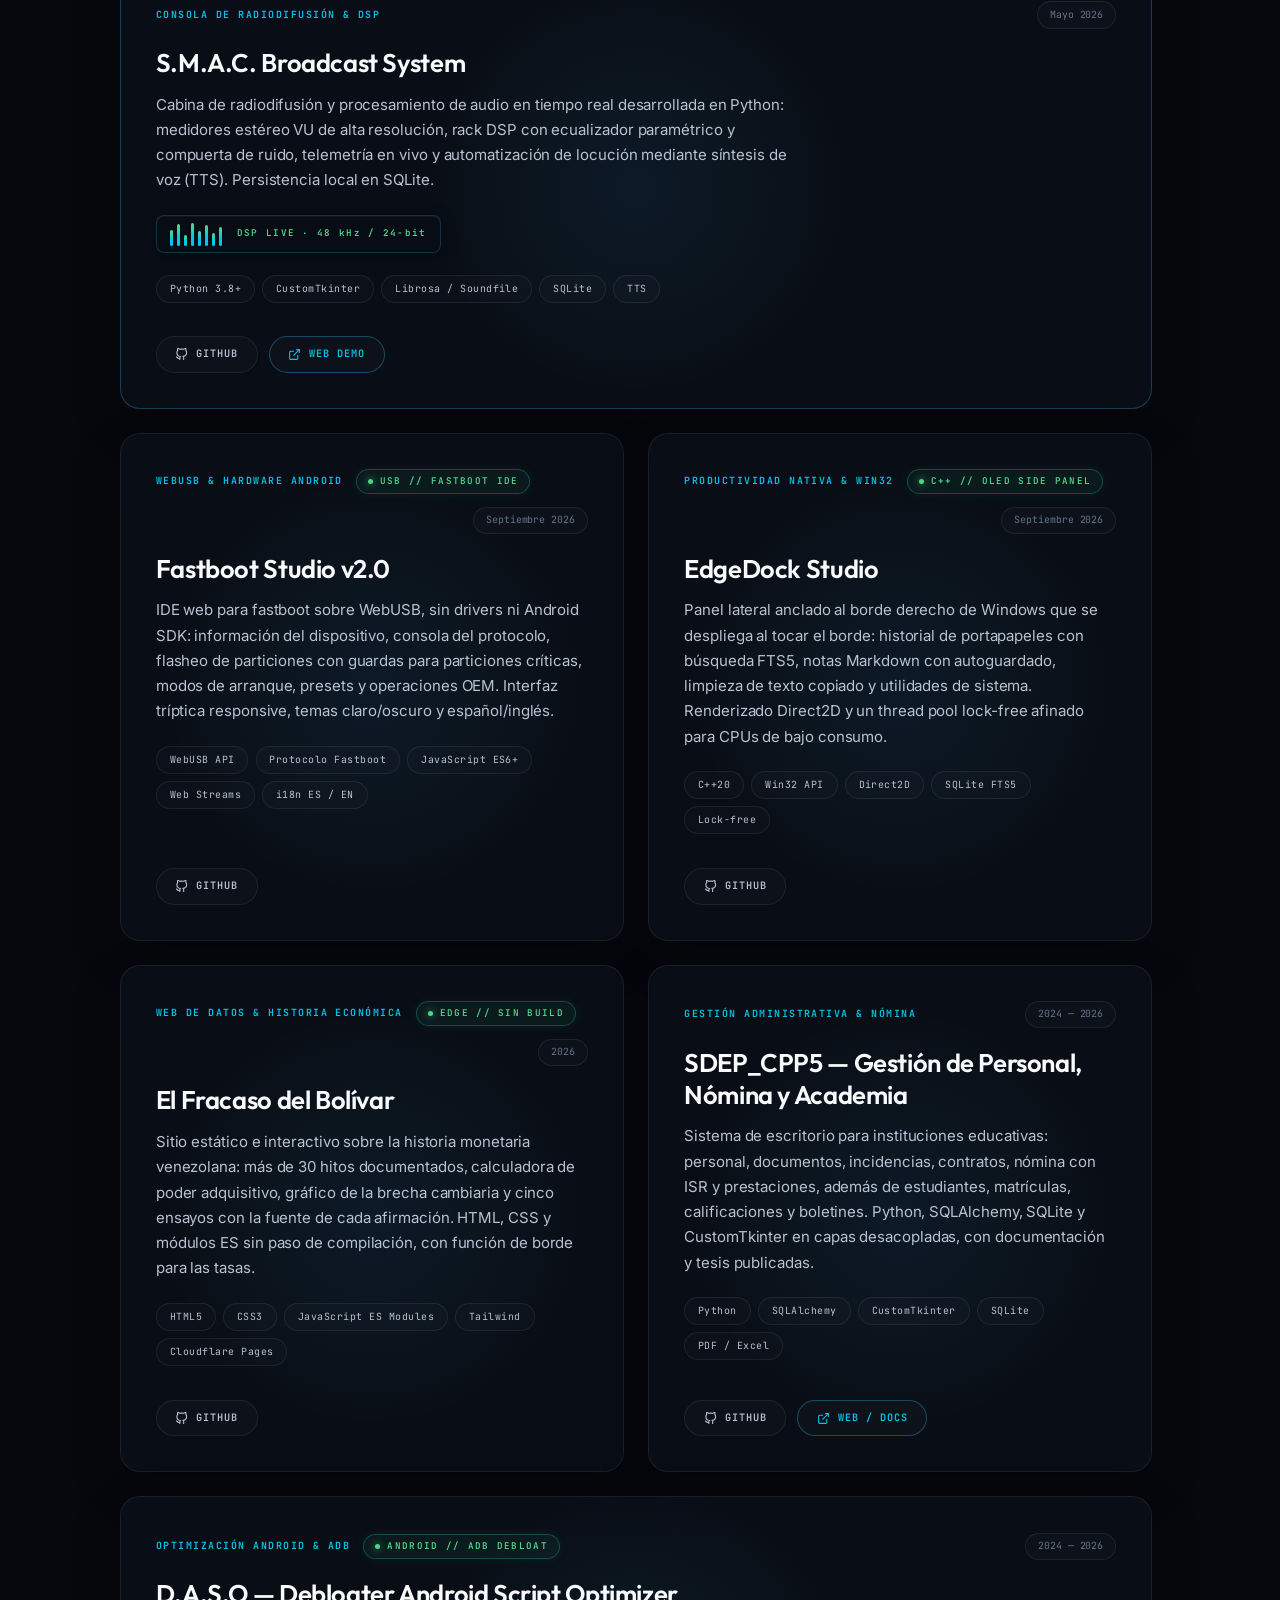
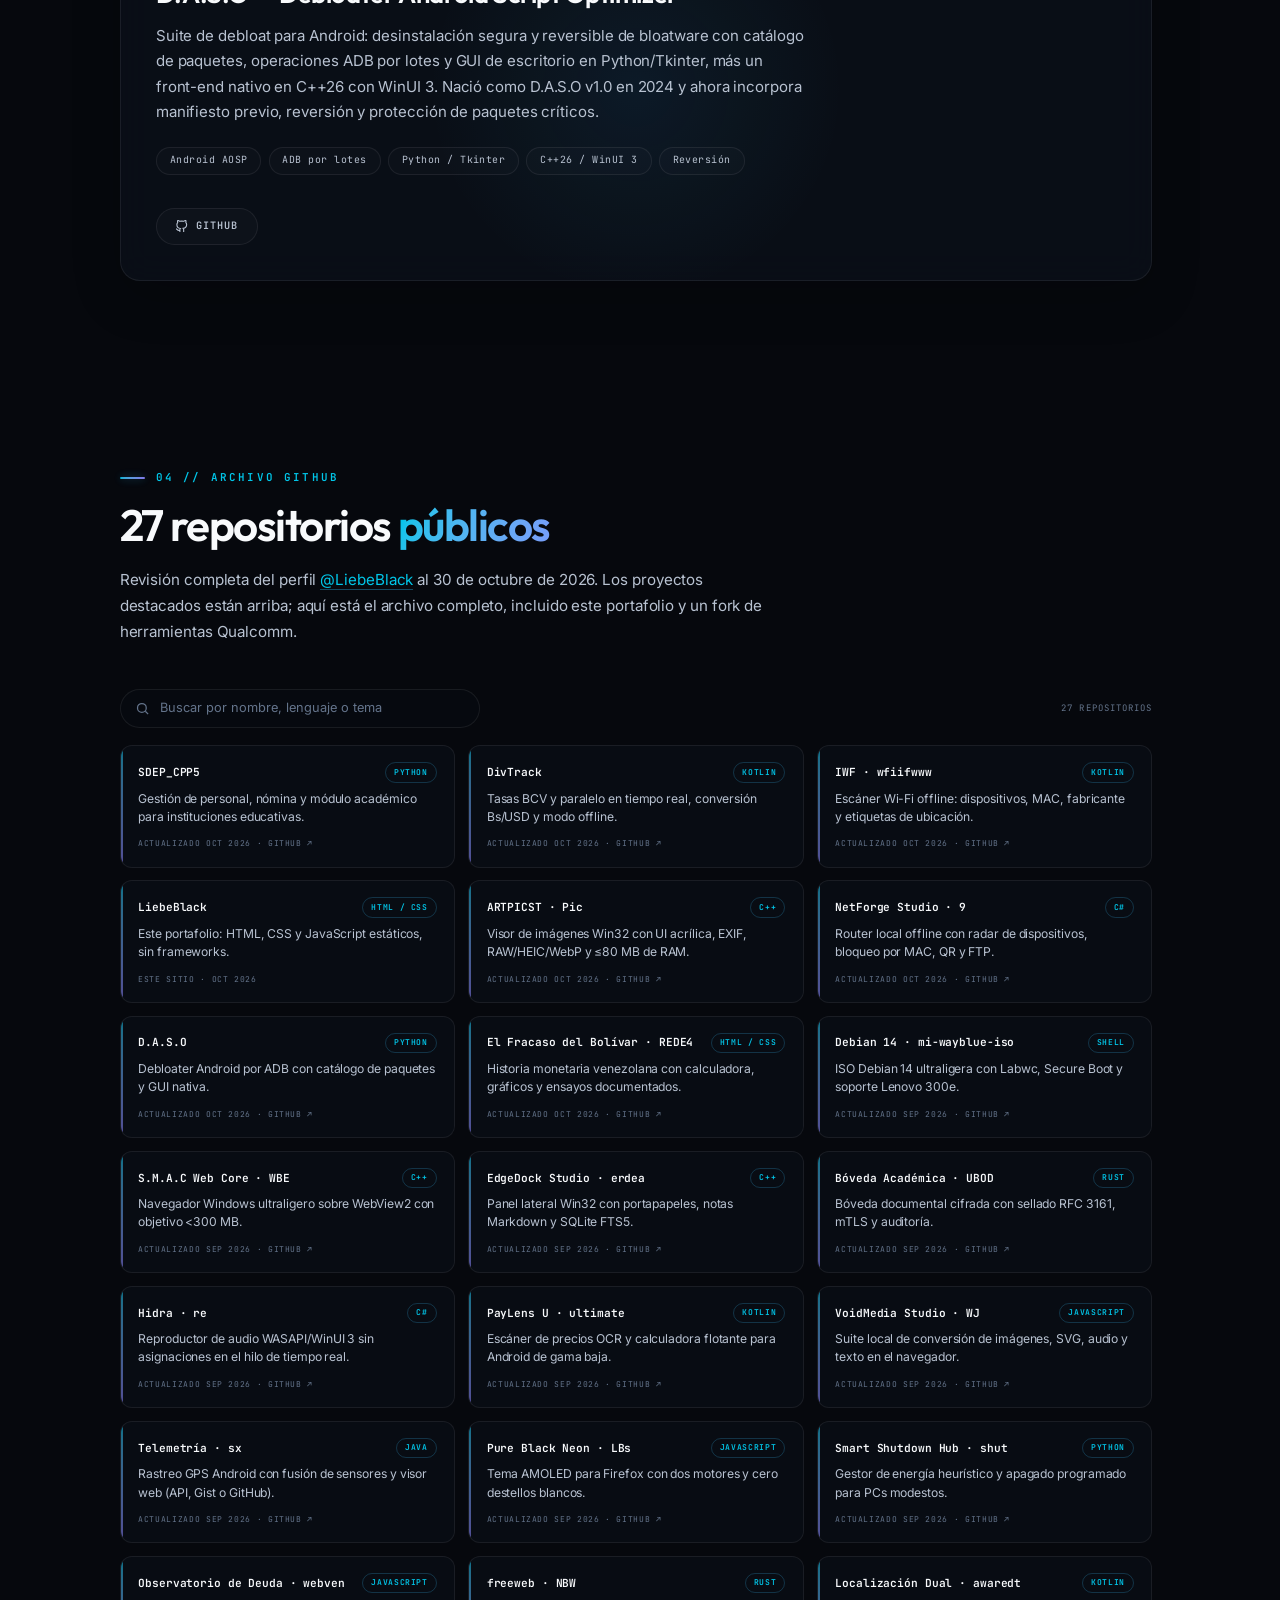
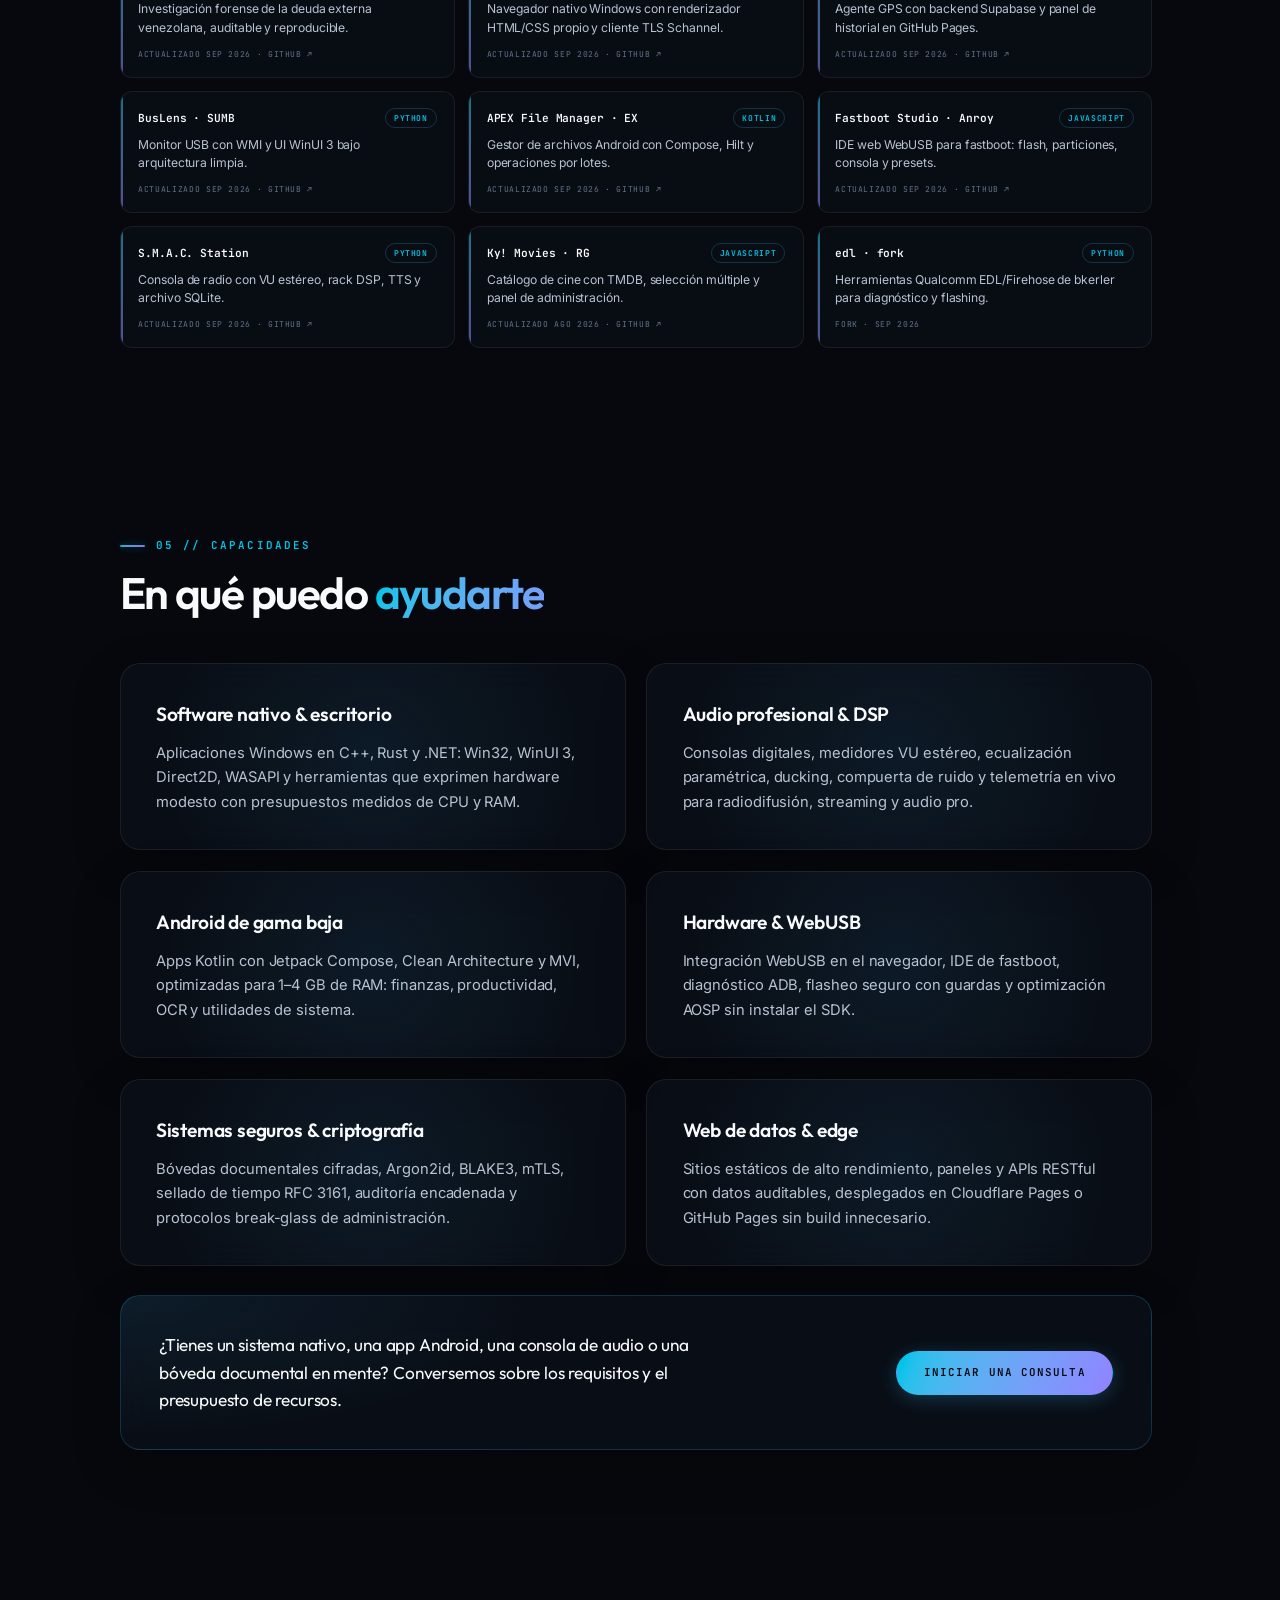
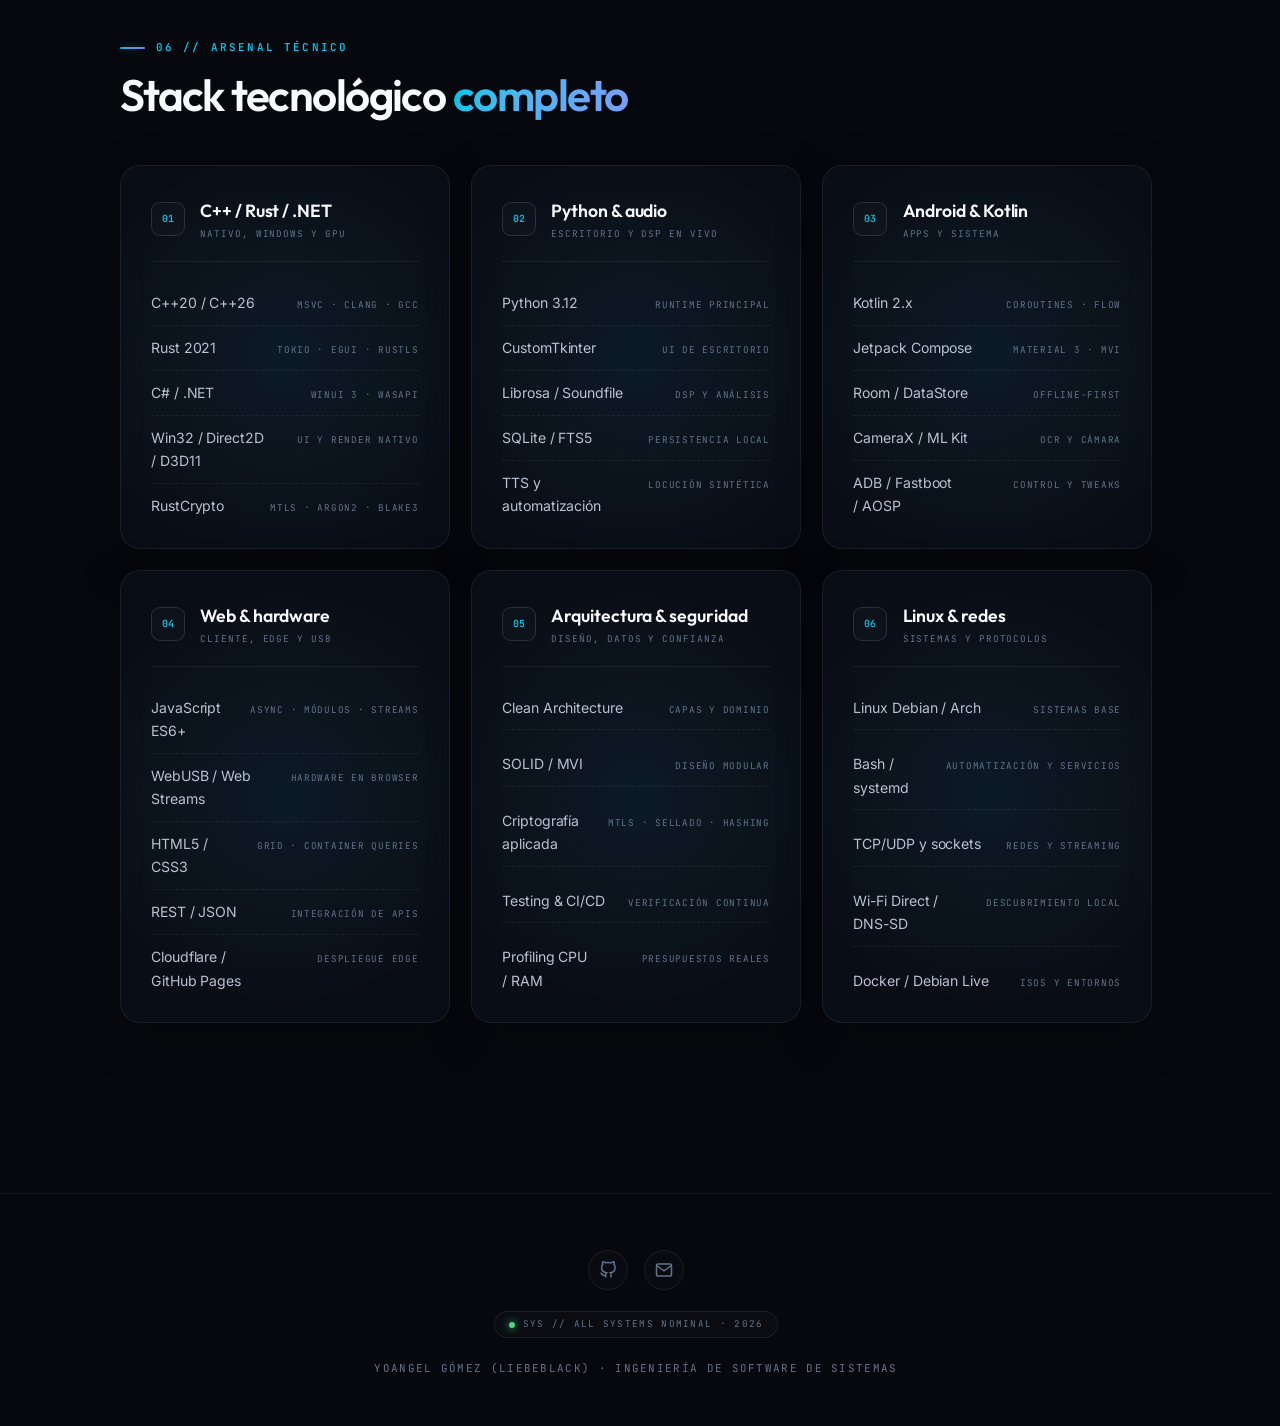
==== commit 5e424395: "Corrige detalles técnicos del portafolio Ajusta la ficha de S.M.A.C. y el stack a lo documentado en " ====
--- a/docs/index.html
+++ b/docs/index.html
@@ -472,7 +472,7 @@
                         Cabina de radiodifusión y procesamiento de audio en tiempo real desarrollada
                         en Python: medidores estéreo VU de alta resolución, rack DSP con ecualizador
                         paramétrico y compuerta de ruido, telemetría en vivo y automatización de
-                        locución mediante síntesis de voz (TTS). Persistencia local en SQLite con WAL.
+                        locución mediante síntesis de voz (TTS). Persistencia local en SQLite.
                     </p>
                     <div class="dsp-visualizer" aria-hidden="true">
                         <span class="dsp-bar" style="--d: 0.1s; --h: 70%;"></span>
@@ -489,7 +489,7 @@
                         <span>Python 3.8+</span>
                         <span>CustomTkinter</span>
                         <span>Librosa / Soundfile</span>
-                        <span>SQLite WAL</span>
+                        <span>SQLite</span>
                         <span>TTS</span>
                     </div>
                     <div class="project-actions">
@@ -896,7 +896,7 @@
                         <li><span>Python 3.12</span><span>Runtime principal</span></li>
                         <li><span>CustomTkinter</span><span>UI de escritorio</span></li>
                         <li><span>Librosa / Soundfile</span><span>DSP y análisis</span></li>
-                        <li><span>SQLite WAL / FTS5</span><span>Persistencia local</span></li>
+                        <li><span>SQLite / FTS5</span><span>Persistencia local</span></li>
                         <li><span>TTS y automatización</span><span>Locución sintética</span></li>
                     </ul>
                 </div>
